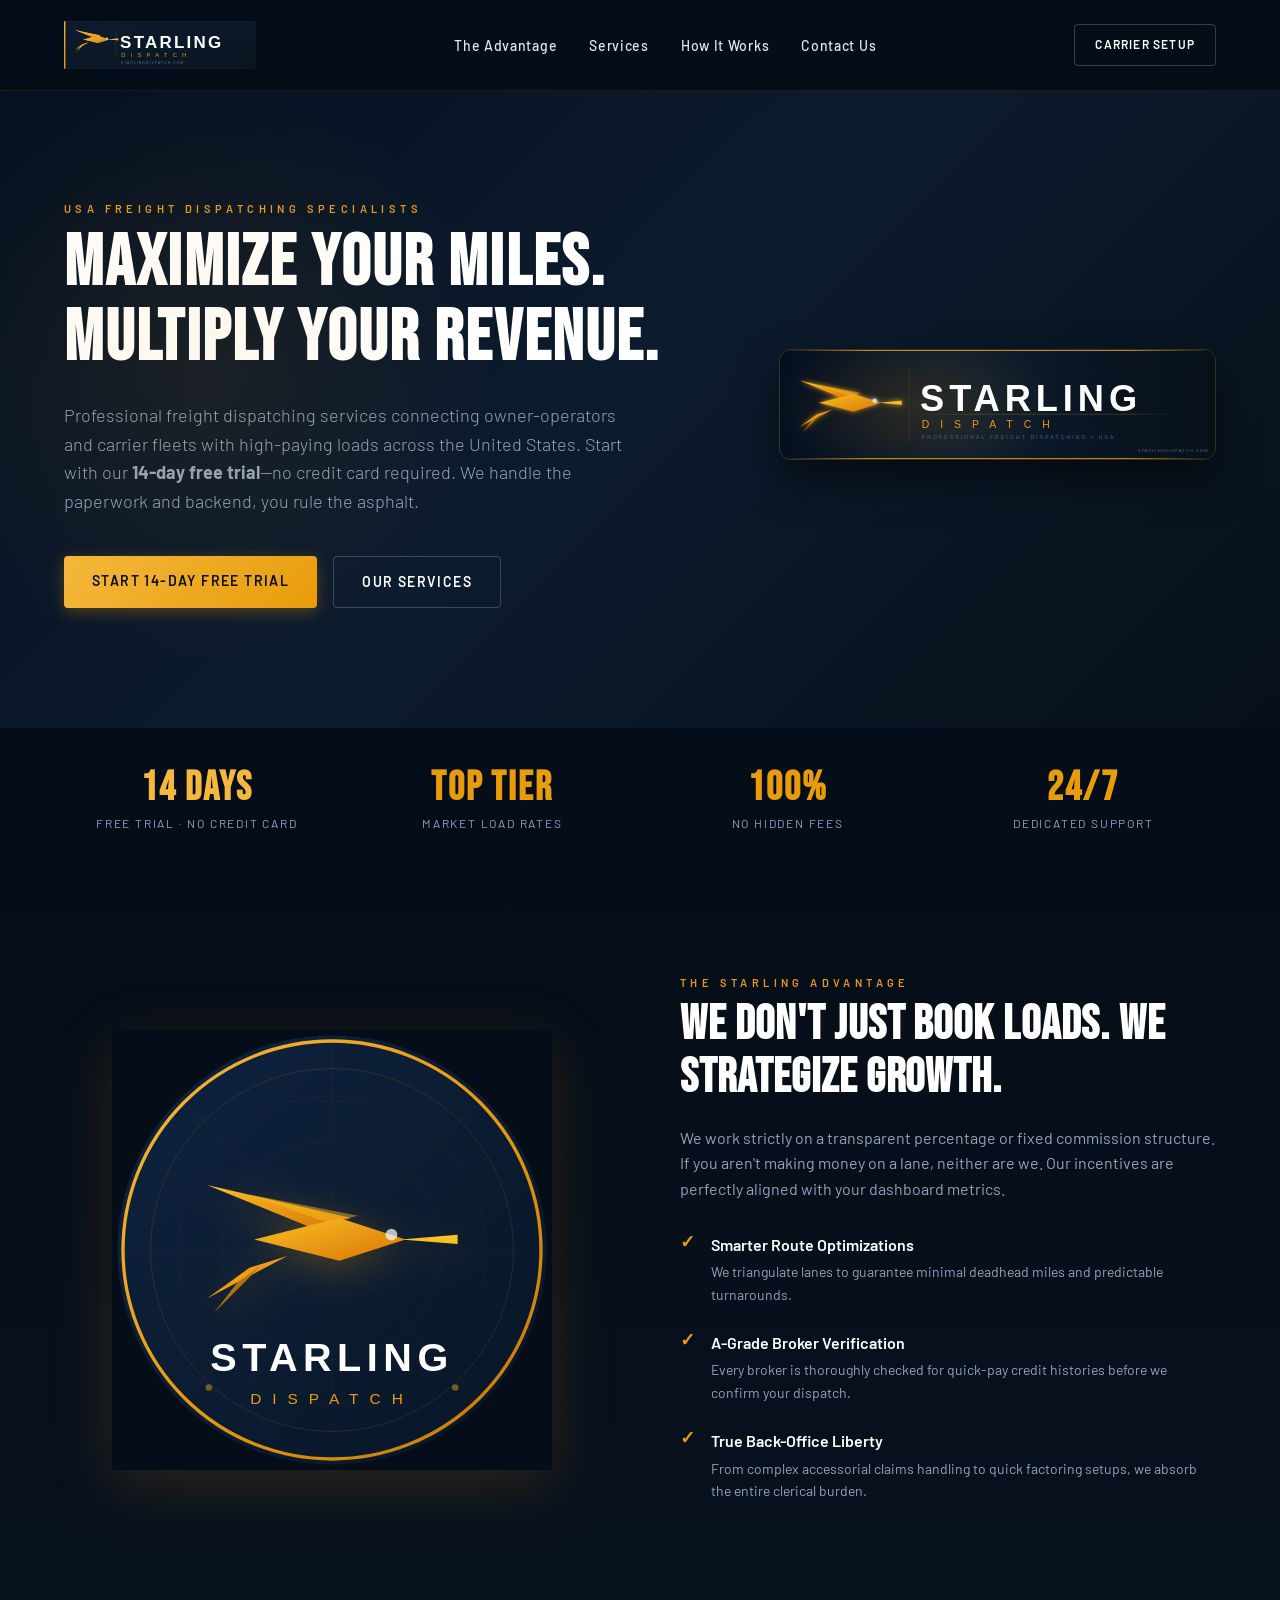
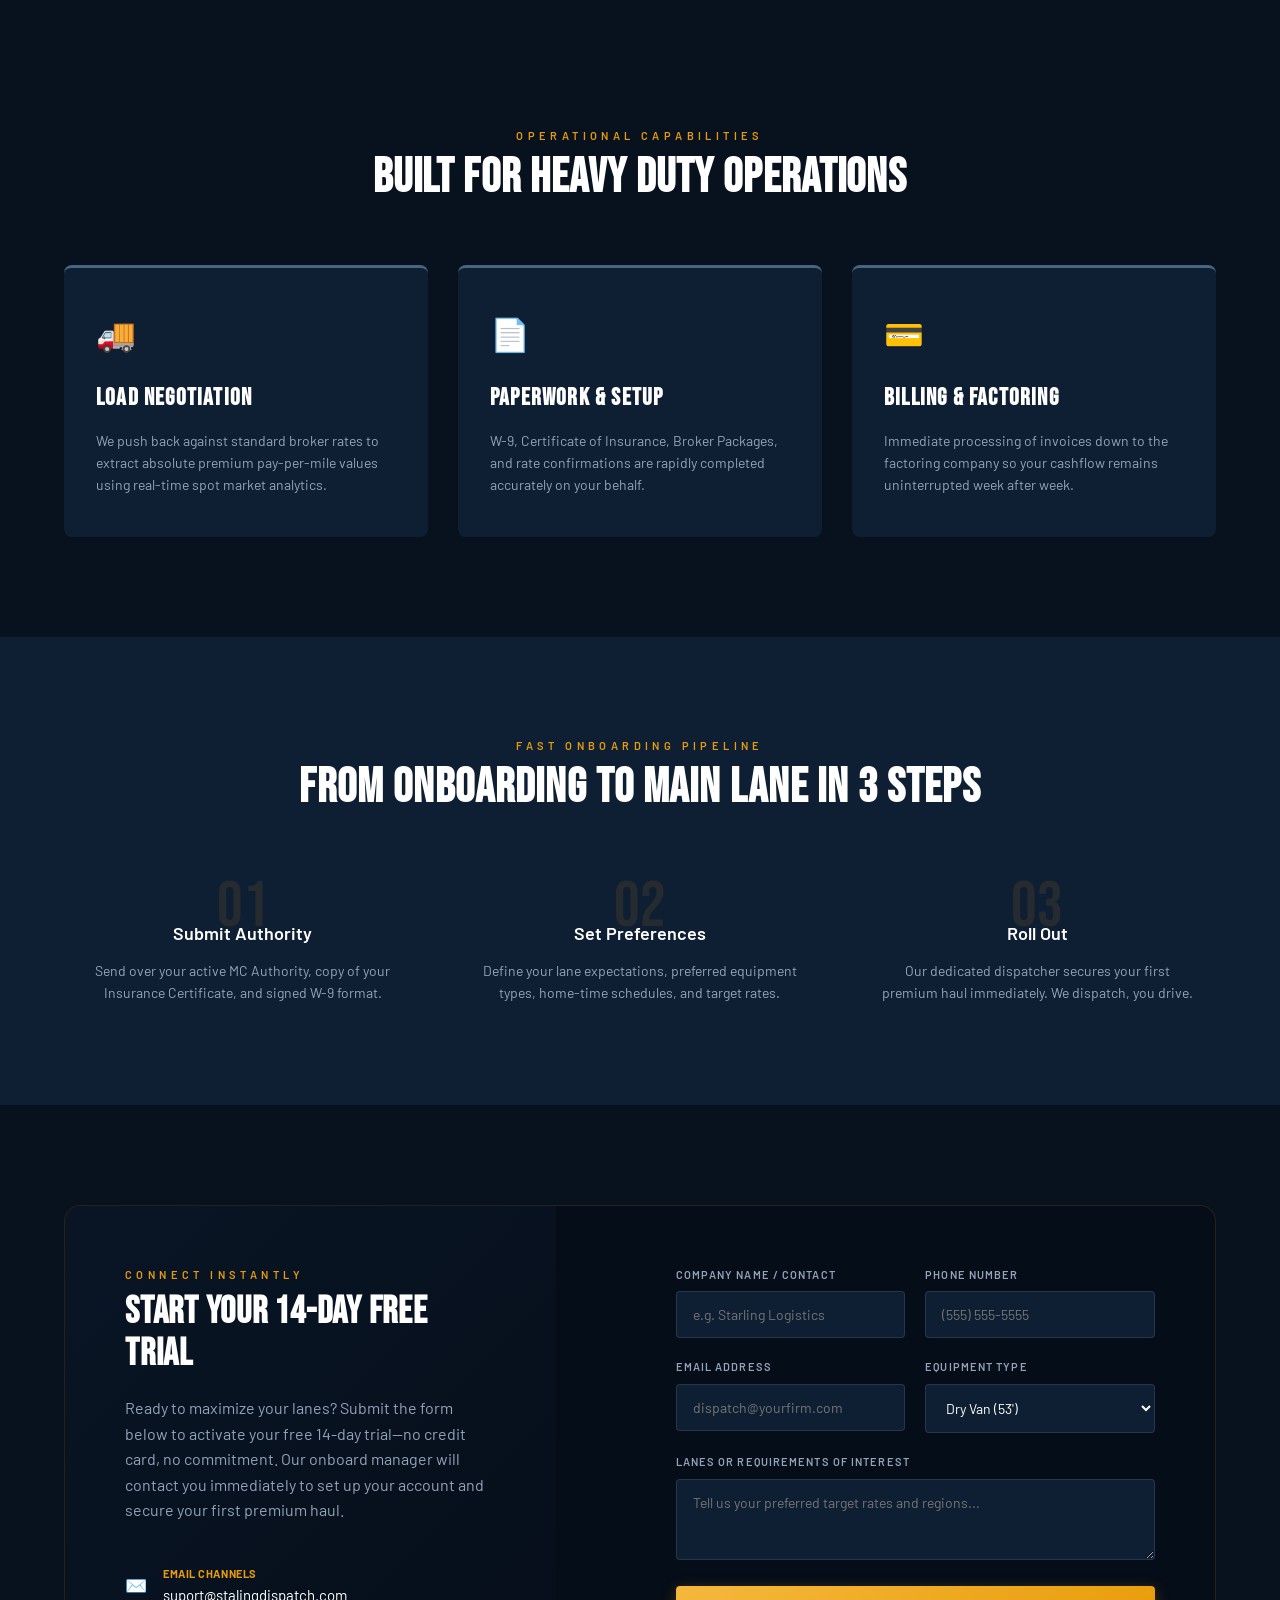
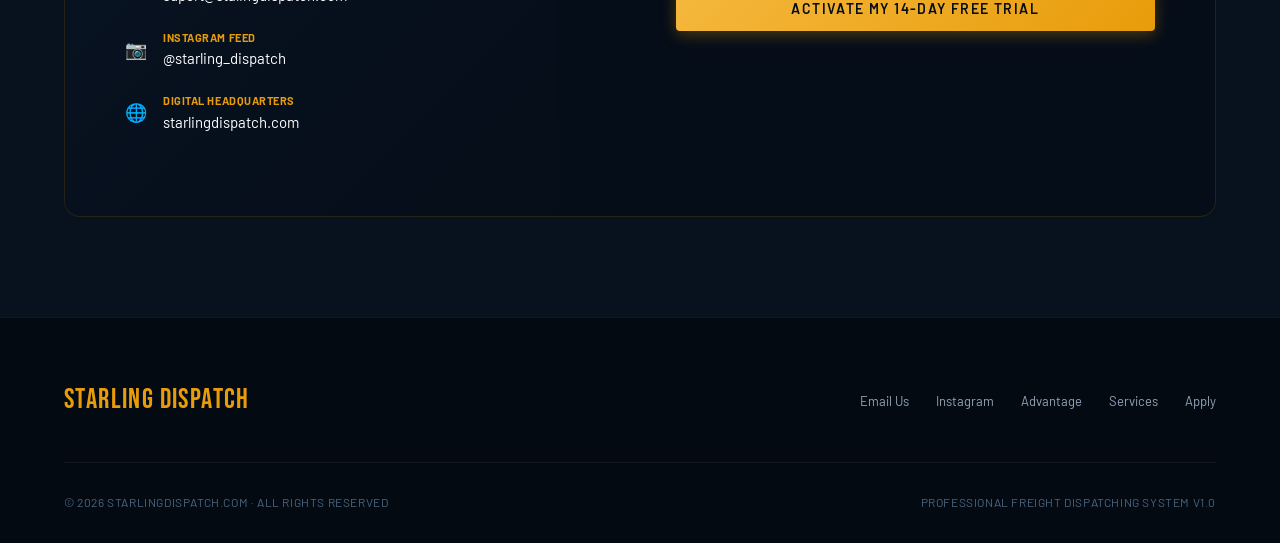
==== index.html @ 273f2523 "Add files via upload" ====
<!DOCTYPE html>
<html lang="en">
<head>
  <meta charset="UTF-8" />
  <meta name="viewport" content="width=device-width, initial-scale=1.0" />
  <title>Starling Dispatch — Premium Freight Dispatching Services</title>
  
  <link href="https://fonts.googleapis.com/css2?family=Bebas+Neue&family=Barlow:wght@300;400;500;600;700&display=swap" rel="stylesheet" />
  
  <style>
    /* ── BRAND TOKENS & RESET ── */
    :root {
      --navy: #0C1B2E;
      --navy-deep: #050D18;
      --navy-bg: #08111E;
      --navy-card: #0F1F33;
      --gold: #E89C0A;
      --gold-light: #F5B83D;
      --gold-dark: #C07808;
      --white: #FFFFFF;
      --slate: #4A6580;
      --gray-mid: #94A3B8;
      --text-on-dark: #E2E8F0;
      
      --font-display: 'Bebas Neue', cursive;
      --font-body: 'Barlow', sans-serif;
      --transition: all 0.3s cubic-bezier(0.4, 0, 0.2, 1);
    }

    * {
      box-sizing: border-box;
      margin: 0;
      padding: 0;
    }

    html {
      scroll-behavior: smooth;
    }

    body {
      font-family: var(--font-body);
      background-color: var(--navy-bg);
      color: var(--white);
      line-height: 1.6;
      overflow-x: hidden;
    }

    /* ── REUSABLE COMPONENTS ── */
    .container {
      width: 100%;
      max-width: 1200px;
      margin: 0 auto;
      padding: 0 24px;
    }

    .btn {
      display: inline-block;
      padding: 14px 28px;
      font-family: var(--font-body);
      font-size: 14px;
      font-weight: 600;
      letter-spacing: 0.1em;
      text-transform: uppercase;
      text-decoration: none;
      border-radius: 4px;
      transition: var(--transition);
      cursor: pointer;
    }

    .btn-primary {
      background: linear-gradient(135deg, var(--gold-light), var(--gold));
      color: var(--navy-deep);
      border: none;
      box-shadow: 0 4px 15px rgba(232, 156, 10, 0.3);
    }

    .btn-primary:hover {
      background: linear-gradient(135deg, var(--gold), var(--gold-dark));
      transform: translateY(-2px);
      box-shadow: 0 6px 20px rgba(232, 156, 10, 0.4);
    }

    .btn-secondary {
      background: transparent;
      color: var(--white);
      border: 1px solid rgba(255, 255, 255, 0.2);
    }

    .btn-secondary:hover {
      border-color: var(--gold);
      color: var(--gold);
      background: rgba(232, 156, 10, 0.05);
      transform: translateY(-2px);
    }

    .section-label {
      font-size: 11px;
      font-weight: 600;
      letter-spacing: 0.4em;
      color: var(--gold);
      text-transform: uppercase;
      margin-bottom: 8px;
      display: block;
    }

    .section-title {
      font-family: var(--font-display);
      font-size: 48px;
      letter-spacing: 0.02em;
      line-height: 1.1;
      margin-bottom: 20px;
    }

    /* ── HEADER / NAVIGATION ── */
    header {
      position: fixed;
      top: 0;
      left: 0;
      width: 100%;
      z-index: 1000;
      background: rgba(5, 13, 24, 0.9);
      backdrop-filter: blur(12px);
      border-bottom: 1px solid rgba(232, 156, 10, 0.1);
    }

    .nav-wrap {
      display: flex;
      align-items: center;
      justify-content: space-between;
      height: 90px;
    }

    .logo img {
      height: 48px;
      width: auto;
      display: block;
    }

    nav ul {
      display: flex;
      list-style: none;
      gap: 32px;
    }

    nav ul a {
      color: var(--text-on-dark);
      text-decoration: none;
      font-size: 14px;
      font-weight: 500;
      letter-spacing: 0.05em;
      transition: var(--transition);
    }

    nav ul a:hover {
      color: var(--gold);
    }

    /* ── HERO SECTION ── */
    .hero {
      position: relative;
      padding: 200px 0 120px;
      background: linear-gradient(135deg, #050F1E 0%, #0C1B2E 50%, #071018 100%);
      overflow: hidden;
    }

    .hero::before {
      content: '';
      position: absolute;
      width: 600px;
      height: 600px;
      background: radial-gradient(circle, rgba(232,156,10,0.08) 0%, rgba(232,156,10,0) 70%);
      top: 10%;
      left: -100px;
      pointer-events: none;
    }

    .hero-grid {
      display: grid;
      grid-template-columns: 1.2fr 0.8fr;
      gap: 60px;
      align-items: center;
    }

    .hero-content h2 {
      font-family: var(--font-display);
      font-size: 72px;
      line-height: 1.05;
      letter-spacing: 0.03em;
      color: var(--white);
      margin-bottom: 24px;
    }

    .hero-content p {
      font-size: 18px;
      font-weight: 300;
      color: var(--gray-mid);
      max-width: 580px;
      margin-bottom: 40px;
    }

    .hero-actions {
      display: flex;
      gap: 16px;
    }

    .hero-banner-wrap {
      position: relative;
      border-radius: 12px;
      overflow: hidden;
      border: 1px solid rgba(232, 156, 10, 0.2);
      box-shadow: 0 20px 40px rgba(0,0,0,0.5);
    }

    .hero-banner-wrap img {
      width: 100%;
      display: block;
    }

    /* ── TRUST METRICS ── */
    .metrics {
      background: var(--navy-deep);
      border-y: 1px solid rgba(255,255,255,0.05);
      padding: 40px 0;
    }

    .metrics-grid {
      display: grid;
      grid-template-columns: repeat(4, 1fr);
      gap: 30px;
      text-align: center;
    }

    .metric-card h3 {
      font-family: var(--font-display);
      font-size: 40px;
      color: var(--gold);
      letter-spacing: 0.05em;
      line-height: 1;
    }

    .metric-card p {
      font-size: 12px;
      color: var(--gray-mid);
      text-transform: uppercase;
      letter-spacing: 0.15em;
      margin-top: 6px;
    }

    /* ── SERVICES SECTION ── */
    .services {
      padding: 100px 0;
      background: var(--navy-bg);
    }

    .services-header {
      text-align: center;
      margin-bottom: 60px;
    }

    .services-grid {
      display: grid;
      grid-template-columns: repeat(3, 1fr);
      gap: 30px;
    }

    .service-card {
      background: var(--navy-card);
      border-top: 3px solid var(--slate);
      border-radius: 8px;
      padding: 40px 32px;
      transition: var(--transition);
    }

    .service-card:hover {
      border-top-color: var(--gold);
      transform: translateY(-5px);
      box-shadow: 0 10px 30px rgba(0,0,0,0.3);
    }

    .service-icon {
      font-size: 32px;
      margin-bottom: 20px;
      color: var(--gold-light);
    }

    .service-card h3 {
      font-family: var(--font-display);
      font-size: 24px;
      letter-spacing: 0.05em;
      margin-bottom: 12px;
    }

    .service-card p {
      font-size: 14px;
      color: var(--gray-mid);
      line-height: 1.6;
    }

    /* ── THE ADVANTAGE ── */
    .advantage {
      padding: 100px 0;
      background: linear-gradient(180deg, var(--navy-deep) 0%, var(--navy-bg) 100%);
    }

    .adv-grid {
      display: grid;
      grid-template-columns: 1fr 1fr;
      gap: 80px;
      align-items: center;
    }

    .adv-image img {
      width: 100%;
      max-width: 440px;
      margin: 0 auto;
      display: block;
      filter: drop-shadow(0 15px 30px rgba(232, 156, 10, 0.15));
    }

    .adv-list {
      list-style: none;
      margin-top: 30px;
    }

    .adv-item {
      display: flex;
      gap: 16px;
      margin-bottom: 24px;
    }

    .adv-item-check {
      color: var(--gold);
      font-weight: bold;
      font-size: 18px;
      line-height: 1;
    }

    .adv-item h4 {
      font-size: 16px;
      font-weight: 600;
      color: var(--white);
      margin-bottom: 4px;
    }

    .adv-item p {
      font-size: 14px;
      color: var(--gray-mid);
    }

    /* ── PIPELINE / WORKFLOW ── */
    .pipeline {
      padding: 100px 0;
      background: var(--navy-card);
      position: relative;
    }

    .pipe-grid {
      display: grid;
      grid-template-columns: repeat(3, 1fr);
      gap: 40px;
      margin-top: 60px;
    }

    .pipe-step {
      position: relative;
      text-align: center;
    }

    .pipe-num {
      font-family: var(--font-display);
      font-size: 64px;
      color: rgba(232, 156, 10, 0.1);
      line-height: 1;
      margin-bottom: -20px;
    }

    .pipe-step h3 {
      font-size: 18px;
      font-weight: 600;
      color: var(--white);
      margin-bottom: 12px;
    }

    .pipe-step p {
      font-size: 14px;
      color: var(--gray-mid);
      padding: 0 20px;
    }

    /* ── ONBOARDING & CONTACT FORM ── */
    .contact {
      padding: 100px 0;
      background: var(--navy-bg);
    }

    .contact-grid {
      display: grid;
      grid-template-columns: 0.9fr 1.1fr;
      gap: 60px;
      background: var(--navy-deep);
      border-radius: 16px;
      border: 1px solid rgba(232, 156, 10, 0.15);
      overflow: hidden;
    }

    .contact-info {
      padding: 60px;
      background: linear-gradient(135deg, rgba(12, 27, 46, 0.6) 0%, rgba(5, 13, 24, 0.9) 100%);
      display: flex;
      flex-direction: column;
      justify-content: center;
    }

    .contact-info p {
      color: var(--gray-mid);
      margin-bottom: 32px;
    }

    .contact-details {
      margin-top: 10px;
    }

    .cd-row {
      display: flex;
      align-items: center;
      gap: 16px;
      margin-bottom: 22px;
      font-size: 15px;
    }

    .cd-row span {
      color: var(--gold);
      font-size: 18px;
    }

    .cd-row a {
      color: var(--white);
      text-decoration: none;
      transition: var(--transition);
    }

    .cd-row a:hover {
      color: var(--gold-light);
    }

    .contact-form-wrap {
      padding: 60px;
    }

    .form-group-row {
      display: grid;
      grid-template-columns: 1fr 1fr;
      gap: 20px;
    }

    .form-group {
      margin-bottom: 20px;
    }

    .form-group label {
      display: block;
      font-size: 11px;
      font-weight: 600;
      text-transform: uppercase;
      letter-spacing: 0.1em;
      color: var(--gray-mid);
      margin-bottom: 8px;
    }

    .form-group input, 
    .form-group select, 
    .form-group textarea {
      width: 100%;
      padding: 14px 16px;
      background: var(--navy-card);
      border: 1px solid rgba(255, 255, 255, 0.1);
      border-radius: 4px;
      color: var(--white);
      font-family: var(--font-body);
      font-size: 14px;
      transition: var(--transition);
    }

    .form-group input:focus, 
    .form-group select:focus, 
    .form-group textarea:focus {
      outline: none;
      border-color: var(--gold);
      box-shadow: 0 0 8px rgba(232, 156, 10, 0.2);
    }

    /* ── FOOTER ── */
    footer {
      background: #040A12;
      padding: 60px 0 30px;
      border-top: 1px solid rgba(255, 255, 255, 0.05);
    }

    .footer-top {
      display: flex;
      justify-content: space-between;
      align-items: center;
      margin-bottom: 40px;
    }

    .footer-brand {
      font-family: var(--font-display);
      font-size: 28px;
      letter-spacing: 0.05em;
      color: var(--gold);
    }

    .footer-links a {
      color: var(--gray-mid);
      text-decoration: none;
      font-size: 13px;
      margin-left: 24px;
      transition: var(--transition);
    }

    .footer-links a:hover {
      color: var(--gold);
    }

    .footer-bottom {
      display: flex;
      justify-content: space-between;
      align-items: center;
      border-top: 1px solid rgba(255,255,255,0.05);
      padding-top: 30px;
      font-size: 12px;
      color: var(--slate);
      letter-spacing: 0.05em;
    }

    /* ── RESPONSIVE DESIGN ── */
    @media (max-width: 992px) {
      .hero-grid, .adv-grid, .contact-grid {
        grid-template-columns: 1fr;
      }
      .services-grid, .pipe-grid {
        grid-template-columns: 1fr;
      }
      .metrics-grid {
        grid-template-columns: repeat(2, 1fr);
        gap: 20px;
      }
      .hero-content h2 {
        font-size: 56px;
      }
      .contact-info, .contact-form-wrap {
        padding: 40px;
      }
      nav, .header-cta {
        display: none;
      }
    }

    @media (max-width: 480px) {
      .hero-content h2 {
        font-size: 42px;
      }
      .metrics-grid {
        grid-template-columns: 1fr;
      }
      .form-group-row {
        grid-template-columns: 1fr;
      }
      .footer-top {
        flex-direction: column;
        gap: 20px;
        text-align: center;
      }
      .footer-links a {
        margin: 0 10px;
      }
    }
  </style>
</head>
<body>

  <header>
    <div class="container nav-wrap">
      <a href="#" class="logo">
        <img src="starling-dispatch-logo-dark.svg" alt="Starling Dispatch Logo" />
      </a>
      <nav>
        <ul>
          <li><a href="#about">The Advantage</a></li>
          <li><a href="#services">Services</a></li>
          <li><a href="#workflow">How It Works</a></li>
          <li><a href="#onboard">Contact Us</a></li>
        </ul>
      </nav>
      <div class="header-cta">
        <a href="#onboard" class="btn btn-secondary" style="padding: 10px 20px; font-size: 12px;">Carrier Setup</a>
      </div>
    </div>
  </header>

  <section class="hero">
    <div class="container hero-grid">
      <div class="hero-content">
        <span class="section-label">USA Freight Dispatching Specialists</span>
        <h2>MAXIMIZE YOUR MILES.<br>MULTIPLY YOUR REVENUE.</h2>
        <p>Professional freight dispatching services connecting owner-operators and carrier fleets with high-paying loads across the United States. Start with our <strong>14-day free trial</strong>—no credit card required. We handle the paperwork and backend, you rule the asphalt.</p>
        <div class="hero-actions">
          <a href="#onboard" class="btn btn-primary">Start 14-Day Free Trial</a>
          <a href="#services" class="btn btn-secondary">Our Services</a>
        </div>
      </div>
      <div class="hero-banner-wrap">
        <img src="starling-dispatch-banner.svg" alt="Starling Dispatch Brand Banner" />
      </div>
    </div>
  </section>

  <section class="metrics">
    <div class="container metrics-grid">
      <div class="metric-card">
        <h3 style="color: var(--gold-light);">14 Days</h3>
        <p>FREE TRIAL · NO CREDIT CARD</p>
      </div>
      <div class="metric-card">
        <h3>Top Tier</h3>
        <p>Market Load Rates</p>
      </div>
      <div class="metric-card">
        <h3>100%</h3>
        <p>No Hidden Fees</p>
      </div>
      <div class="metric-card">
        <h3>24/7</h3>
        <p>Dedicated Support</p>
      </div>
    </div>
  </section>

  <section class="advantage" id="about">
    <div class="container adv-grid">
      <div class="adv-image">
        <img src="starling-dispatch-social-icon.svg" alt="Starling Emblem" />
      </div>
      <div class="adv-content">
        <span class="section-label">The Starling Advantage</span>
        <h2 class="section-title">WE DON'T JUST BOOK LOADS. WE STRATEGIZE GROWTH.</h2>
        <p style="color: var(--gray-mid);">We work strictly on a transparent percentage or fixed commission structure. If you aren't making money on a lane, neither are we. Our incentives are perfectly aligned with your dashboard metrics.</p>
        
        <ul class="adv-list">
          <li class="adv-item">
            <div class="adv-item-check">✓</div>
            <div>
              <h4>Smarter Route Optimizations</h4>
              <p>We triangulate lanes to guarantee minimal deadhead miles and predictable turnarounds.</p>
            </div>
          </li>
          <li class="adv-item">
            <div class="adv-item-check">✓</div>
            <div>
              <h4>A-Grade Broker Verification</h4>
              <p>Every broker is thoroughly checked for quick-pay credit histories before we confirm your dispatch.</p>
            </div>
          </li>
          <li class="adv-item">
            <div class="adv-item-check">✓</div>
            <div>
              <h4>True Back-Office Liberty</h4>
              <p>From complex accessorial claims handling to quick factoring setups, we absorb the entire clerical burden.</p>
            </div>
          </li>
        </ul>
      </div>
    </div>
  </section>

  <section class="services" id="services">
    <div class="container">
      <div class="services-header">
        <span class="section-label">Operational Capabilities</span>
        <h2 class="section-title">Built For Heavy Duty Operations</h2>
      </div>
      <div class="services-grid">
        <div class="service-card">
          <div class="service-icon">🚚</div>
          <h3>Load Negotiation</h3>
          <p>We push back against standard broker rates to extract absolute premium pay-per-mile values using real-time spot market analytics.</p>
        </div>
        <div class="service-card">
          <div class="service-icon">📄</div>
          <h3>Paperwork &amp; Setup</h3>
          <p>W-9, Certificate of Insurance, Broker Packages, and rate confirmations are rapidly completed accurately on your behalf.</p>
        </div>
        <div class="service-card">
          <div class="service-icon">💳</div>
          <h3>Billing &amp; Factoring</h3>
          <p>Immediate processing of invoices down to the factoring company so your cashflow remains uninterrupted week after week.</p>
        </div>
      </div>
    </div>
  </section>

  <section class="pipeline" id="workflow">
    <div class="container">
      <div class="services-header" style="margin-bottom: 20px;">
        <span class="section-label">Fast Onboarding Pipeline</span>
        <h2 class="section-title">From Onboarding To Main Lane In 3 Steps</h2>
      </div>
      <div class="pipe-grid">
        <div class="pipe-step">
          <div class="pipe-num">01</div>
          <h3>Submit Authority</h3>
          <p>Send over your active MC Authority, copy of your Insurance Certificate, and signed W-9 format.</p>
        </div>
        <div class="pipe-step">
          <div class="pipe-num">02</div>
          <h3>Set Preferences</h3>
          <p>Define your lane expectations, preferred equipment types, home-time schedules, and target rates.</p>
        </div>
        <div class="pipe-step">
          <div class="pipe-num">03</div>
          <h3>Roll Out</h3>
          <p>Our dedicated dispatcher secures your first premium haul immediately. We dispatch, you drive.</p>
        </div>
      </div>
    </div>
  </section>

  <section class="contact" id="onboard">
    <div class="container">
      <div class="contact-grid">
        <div class="contact-info">
          <span class="section-label">Connect Instantly</span>
          <h2 class="section-title" style="font-size: 38px;">Start Your 14-Day Free Trial</h2>
          <p>Ready to maximize your lanes? Submit the form below to activate your free 14-day trial—no credit card, no commitment. Our onboard manager will contact you immediately to set up your account and secure your first premium haul.</p>
          
          <div class="contact-details">
            <div class="cd-row">
              <span>✉️</span>
              <div>
                <strong style="display:block; font-size:11px; text-transform:uppercase; color:var(--gold); letter-spacing:0.05em;">Email Channels</strong>
                <a href="mailto:suport@stalingdispatch.com">suport@stalingdispatch.com</a>
              </div>
            </div>
            <div class="cd-row">
              <span>📷</span>
              <div>
                <strong style="display:block; font-size:11px; text-transform:uppercase; color:var(--gold); letter-spacing:0.05em;">Instagram Feed</strong>
                <a href="https://instagram.com/starling_dispatch" target="_blank">@starling_dispatch</a>
              </div>
            </div>
            <div class="cd-row">
              <span>🌐</span>
              <div>
                <strong style="display:block; font-size:11px; text-transform:uppercase; color:var(--gold); letter-spacing:0.05em;">Digital Headquarters</strong>
                <a href="#">starlingdispatch.com</a>
              </div>
            </div>
          </div>
        </div>
        
        <div class="contact-form-wrap">
          <form action="#" method="POST" onsubmit="alert('Thank you for connecting with Starling Dispatch! Our onboard manager will contact you immediately.'); return false;">
            <div class="form-group-row">
              <div class="form-group">
                <label for="name">Company Name / Contact</label>
                <input type="text" id="name" required placeholder="e.g. Starling Logistics" />
              </div>
              <div class="form-group">
                <label for="phone">Phone Number</label>
                <input type="tel" id="phone" required placeholder="(555) 555-5555" />
              </div>
            </div>
            
            <div class="form-group-row">
              <div class="form-group">
                <label for="email">Email Address</label>
                <input type="email" id="email" required placeholder="dispatch@yourfirm.com" />
              </div>
              <div class="form-group">
                <label for="truck">Equipment Type</label>
                <select id="truck">
                  <option value="dryvan">Dry Van (53')</option>
                  <option value="reefer">Reefer</option>
                  <option value="flatbed">Flatbed / Step Deck</option>
                  <option value="poweronly">Power Only</option>
                  <option value="box-truck">Box Truck</option>
                </select>
              </div>
            </div>
            
            <div class="form-group">
              <label for="message">Lanes or Requirements of Interest</label>
              <textarea id="message" rows="3" placeholder="Tell us your preferred target rates and regions..."></textarea>
            </div>
            
            <button type="submit" class="btn btn-primary" style="width: 100%;">Activate My 14-Day Free Trial</button>
          </form>
        </div>
      </div>
    </div>
  </section>

  <footer>
    <div class="container">
      <div class="footer-top">
        <div class="footer-brand">STARLING DISPATCH</div>
        <div class="footer-links">
          <a href="mailto:suport@stalingdispatch.com">Email Us</a>
          <a href="https://instagram.com/starling_dispatch" target="_blank">Instagram</a>
          <a href="#about">Advantage</a>
          <a href="#services">Services</a>
          <a href="#onboard">Apply</a>
        </div>
      </div>
      <div class="footer-bottom">
        <div>© 2026 STARLINGDISPATCH.COM · ALL RIGHTS RESERVED</div>
        <div>PROFESSIONAL FREIGHT DISPATCHING SYSTEM V1.0</div>
      </div>
    </div>
  </footer>

</body>
</html>
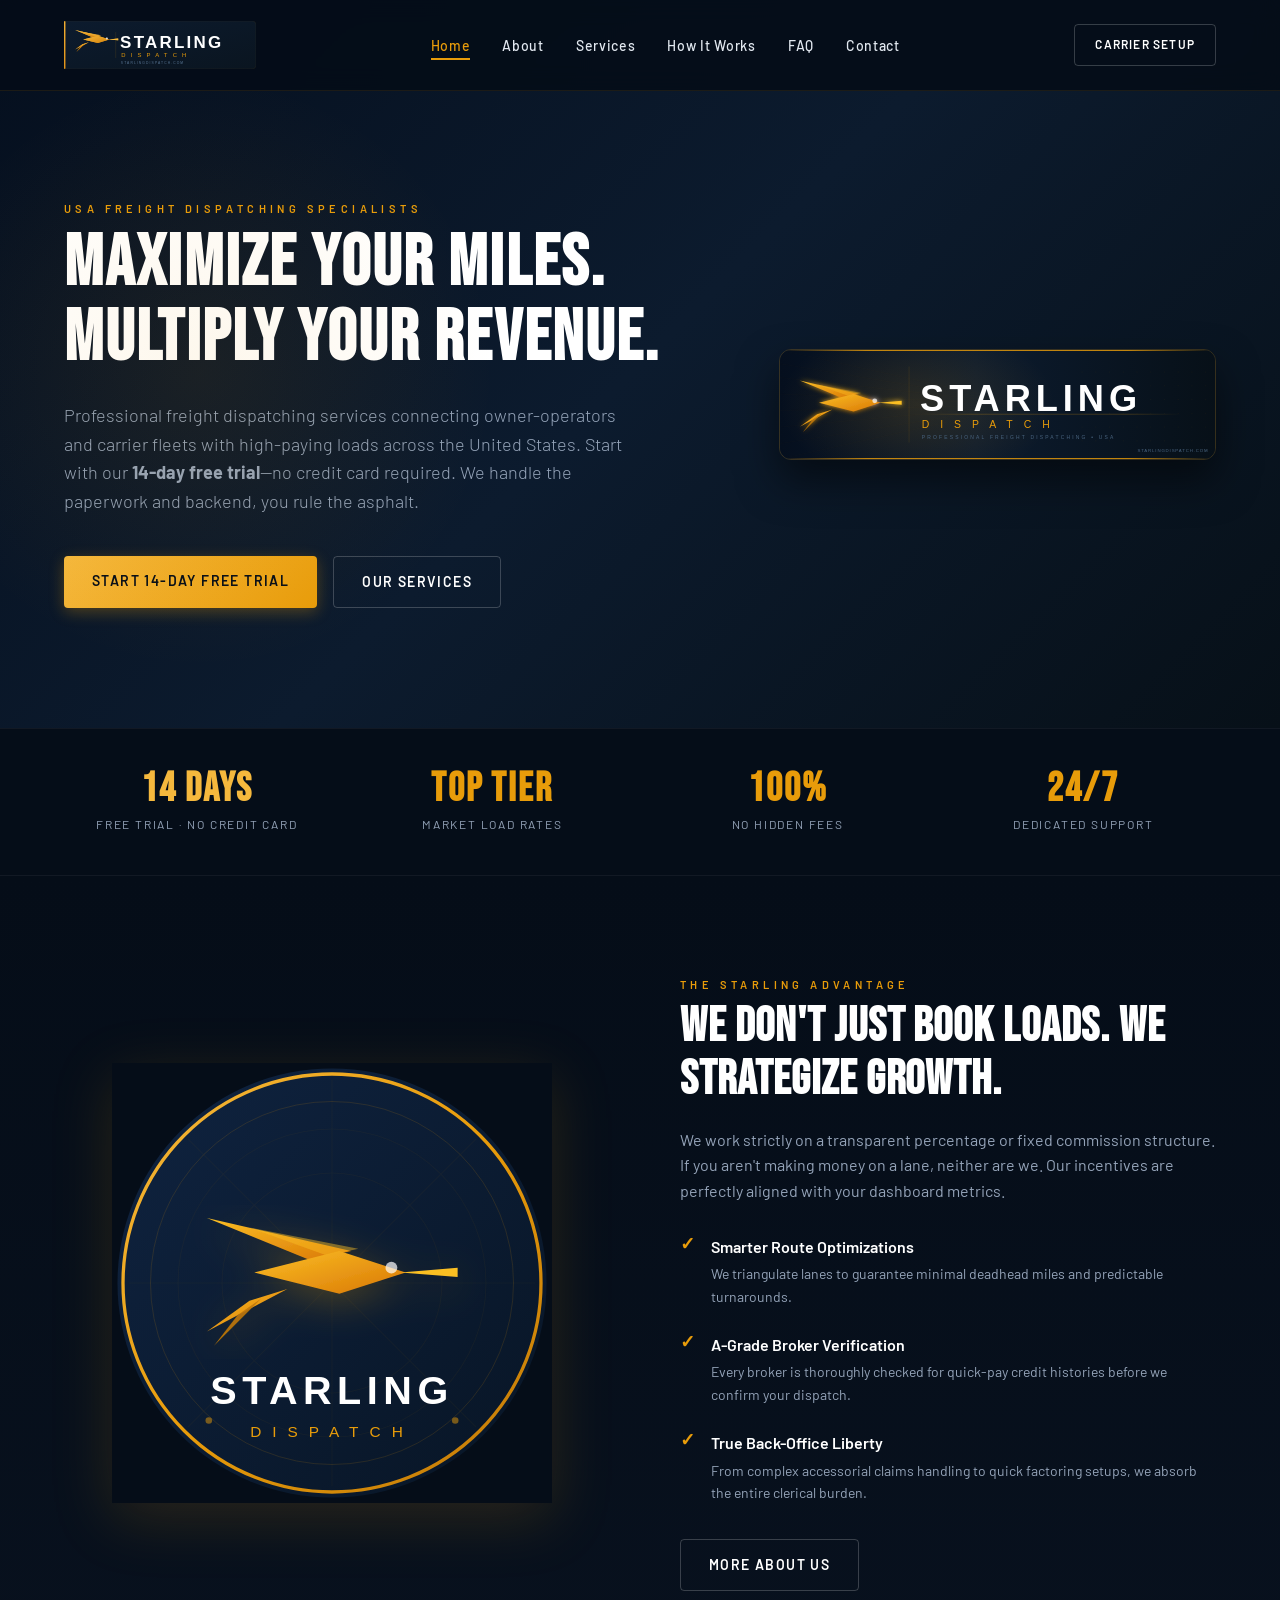
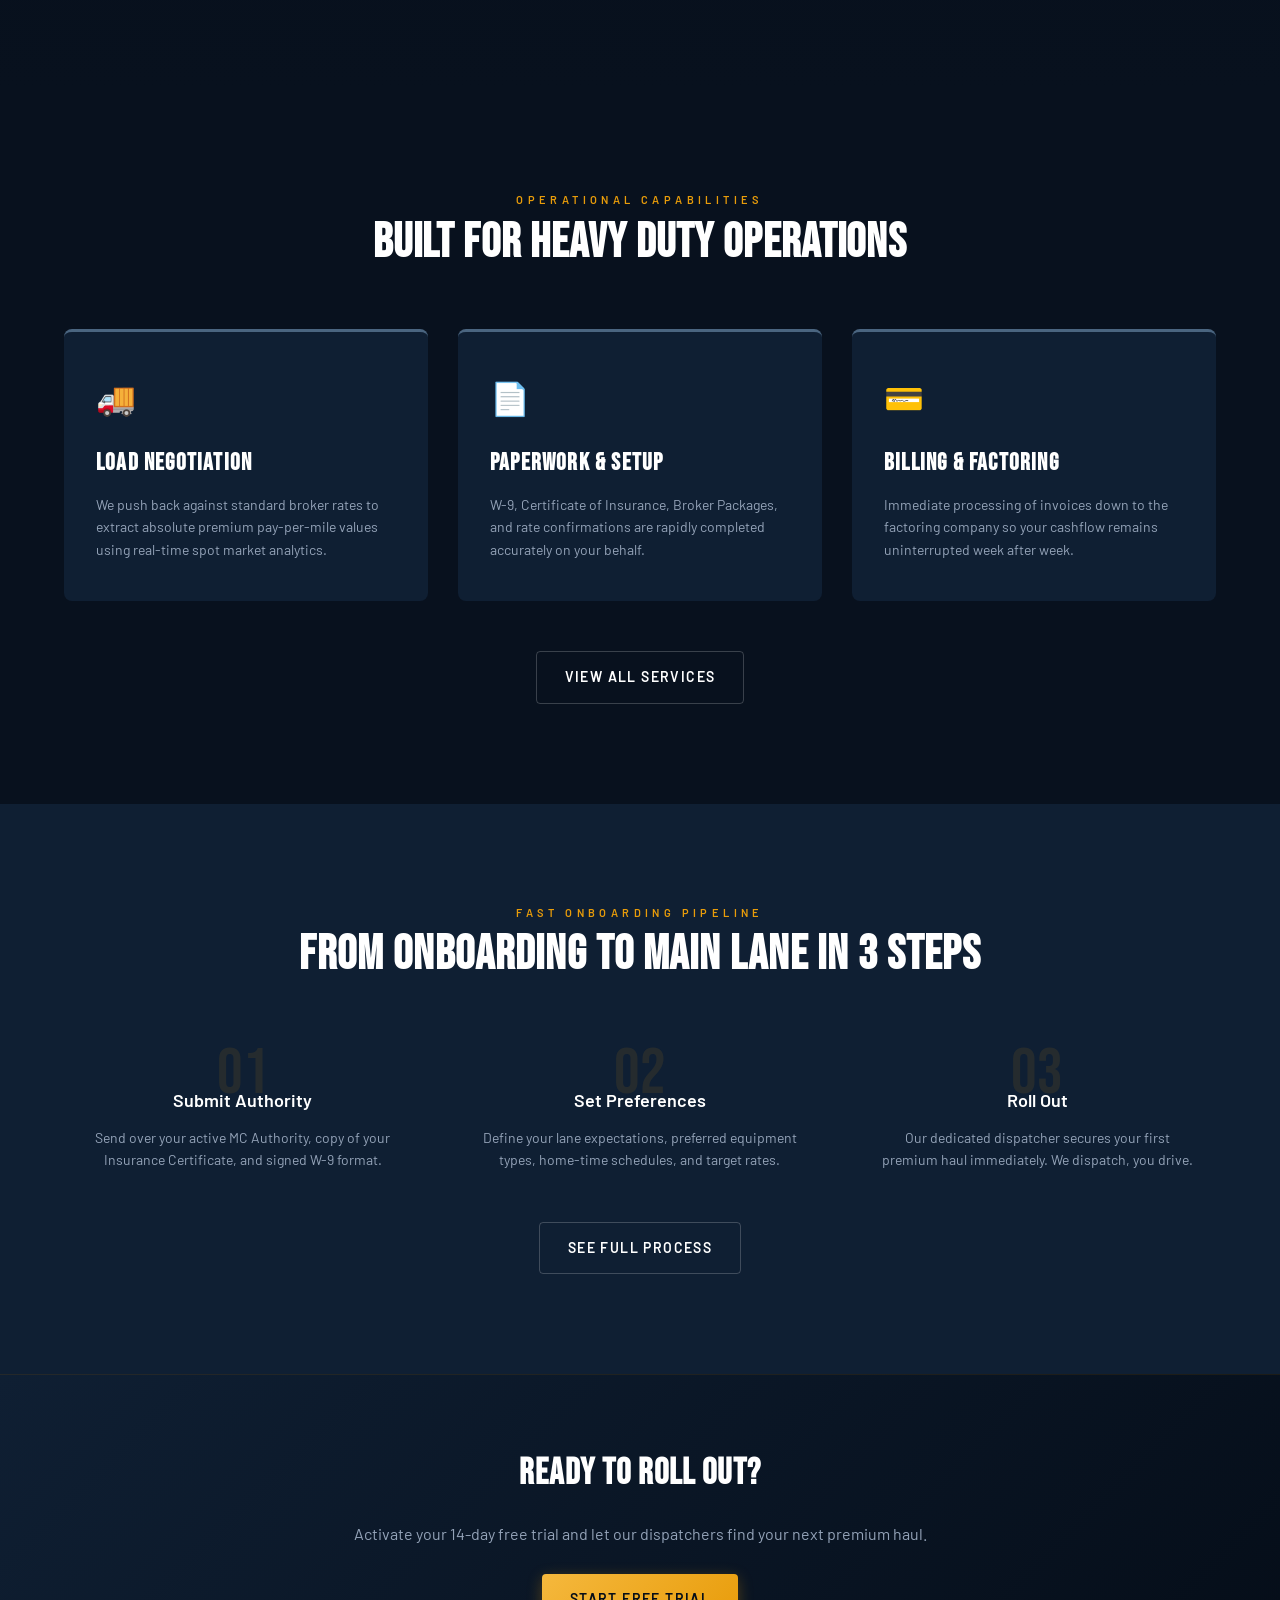
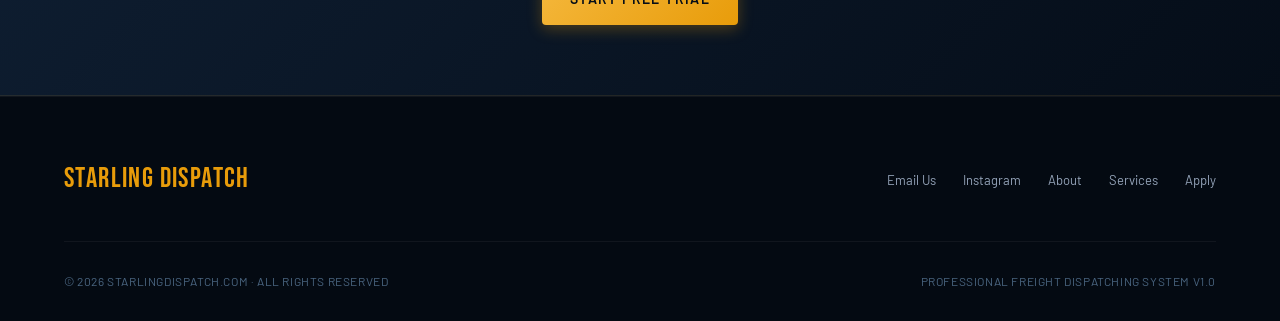
==== commit 3717f72e: "Add new page Add new pages, fix contact info, add Formspree form" ====
--- a/index.html
+++ b/index.html
@@ -1,823 +1,197 @@
-<!DOCTYPE html>
-<html lang="en">
-<head>
-  <meta charset="UTF-8" />
-  <meta name="viewport" content="width=device-width, initial-scale=1.0" />
-  <title>Starling Dispatch — Premium Freight Dispatching Services</title>
-  
-  <link href="https://fonts.googleapis.com/css2?family=Bebas+Neue&family=Barlow:wght@300;400;500;600;700&display=swap" rel="stylesheet" />
-  
-  <style>
-    /* ── BRAND TOKENS & RESET ── */
-    :root {
-      --navy: #0C1B2E;
-      --navy-deep: #050D18;
-      --navy-bg: #08111E;
-      --navy-card: #0F1F33;
-      --gold: #E89C0A;
-      --gold-light: #F5B83D;
-      --gold-dark: #C07808;
-      --white: #FFFFFF;
-      --slate: #4A6580;
-      --gray-mid: #94A3B8;
-      --text-on-dark: #E2E8F0;
-      
-      --font-display: 'Bebas Neue', cursive;
-      --font-body: 'Barlow', sans-serif;
-      --transition: all 0.3s cubic-bezier(0.4, 0, 0.2, 1);
-    }
-
-    * {
-      box-sizing: border-box;
-      margin: 0;
-      padding: 0;
-    }
-
-    html {
-      scroll-behavior: smooth;
-    }
-
-    body {
-      font-family: var(--font-body);
-      background-color: var(--navy-bg);
-      color: var(--white);
-      line-height: 1.6;
-      overflow-x: hidden;
-    }
-
-    /* ── REUSABLE COMPONENTS ── */
-    .container {
-      width: 100%;
-      max-width: 1200px;
-      margin: 0 auto;
-      padding: 0 24px;
-    }
-
-    .btn {
-      display: inline-block;
-      padding: 14px 28px;
-      font-family: var(--font-body);
-      font-size: 14px;
-      font-weight: 600;
-      letter-spacing: 0.1em;
-      text-transform: uppercase;
-      text-decoration: none;
-      border-radius: 4px;
-      transition: var(--transition);
-      cursor: pointer;
-    }
-
-    .btn-primary {
-      background: linear-gradient(135deg, var(--gold-light), var(--gold));
-      color: var(--navy-deep);
-      border: none;
-      box-shadow: 0 4px 15px rgba(232, 156, 10, 0.3);
-    }
-
-    .btn-primary:hover {
-      background: linear-gradient(135deg, var(--gold), var(--gold-dark));
-      transform: translateY(-2px);
-      box-shadow: 0 6px 20px rgba(232, 156, 10, 0.4);
-    }
-
-    .btn-secondary {
-      background: transparent;
-      color: var(--white);
-      border: 1px solid rgba(255, 255, 255, 0.2);
-    }
-
-    .btn-secondary:hover {
-      border-color: var(--gold);
-      color: var(--gold);
-      background: rgba(232, 156, 10, 0.05);
-      transform: translateY(-2px);
-    }
-
-    .section-label {
-      font-size: 11px;
-      font-weight: 600;
-      letter-spacing: 0.4em;
-      color: var(--gold);
-      text-transform: uppercase;
-      margin-bottom: 8px;
-      display: block;
-    }
-
-    .section-title {
-      font-family: var(--font-display);
-      font-size: 48px;
-      letter-spacing: 0.02em;
-      line-height: 1.1;
-      margin-bottom: 20px;
-    }
-
-    /* ── HEADER / NAVIGATION ── */
-    header {
-      position: fixed;
-      top: 0;
-      left: 0;
-      width: 100%;
-      z-index: 1000;
-      background: rgba(5, 13, 24, 0.9);
-      backdrop-filter: blur(12px);
-      border-bottom: 1px solid rgba(232, 156, 10, 0.1);
-    }
-
-    .nav-wrap {
-      display: flex;
-      align-items: center;
-      justify-content: space-between;
-      height: 90px;
-    }
-
-    .logo img {
-      height: 48px;
-      width: auto;
-      display: block;
-    }
-
-    nav ul {
-      display: flex;
-      list-style: none;
-      gap: 32px;
-    }
-
-    nav ul a {
-      color: var(--text-on-dark);
-      text-decoration: none;
-      font-size: 14px;
-      font-weight: 500;
-      letter-spacing: 0.05em;
-      transition: var(--transition);
-    }
-
-    nav ul a:hover {
-      color: var(--gold);
-    }
-
-    /* ── HERO SECTION ── */
-    .hero {
-      position: relative;
-      padding: 200px 0 120px;
-      background: linear-gradient(135deg, #050F1E 0%, #0C1B2E 50%, #071018 100%);
-      overflow: hidden;
-    }
-
-    .hero::before {
-      content: '';
-      position: absolute;
-      width: 600px;
-      height: 600px;
-      background: radial-gradient(circle, rgba(232,156,10,0.08) 0%, rgba(232,156,10,0) 70%);
-      top: 10%;
-      left: -100px;
-      pointer-events: none;
-    }
-
-    .hero-grid {
-      display: grid;
-      grid-template-columns: 1.2fr 0.8fr;
-      gap: 60px;
-      align-items: center;
-    }
-
-    .hero-content h2 {
-      font-family: var(--font-display);
-      font-size: 72px;
-      line-height: 1.05;
-      letter-spacing: 0.03em;
-      color: var(--white);
-      margin-bottom: 24px;
-    }
-
-    .hero-content p {
-      font-size: 18px;
-      font-weight: 300;
-      color: var(--gray-mid);
-      max-width: 580px;
-      margin-bottom: 40px;
-    }
-
-    .hero-actions {
-      display: flex;
-      gap: 16px;
-    }
-
-    .hero-banner-wrap {
-      position: relative;
-      border-radius: 12px;
-      overflow: hidden;
-      border: 1px solid rgba(232, 156, 10, 0.2);
-      box-shadow: 0 20px 40px rgba(0,0,0,0.5);
-    }
-
-    .hero-banner-wrap img {
-      width: 100%;
-      display: block;
-    }
-
-    /* ── TRUST METRICS ── */
-    .metrics {
-      background: var(--navy-deep);
-      border-y: 1px solid rgba(255,255,255,0.05);
-      padding: 40px 0;
-    }
-
-    .metrics-grid {
-      display: grid;
-      grid-template-columns: repeat(4, 1fr);
-      gap: 30px;
-      text-align: center;
-    }
-
-    .metric-card h3 {
-      font-family: var(--font-display);
-      font-size: 40px;
-      color: var(--gold);
-      letter-spacing: 0.05em;
-      line-height: 1;
-    }
-
-    .metric-card p {
-      font-size: 12px;
-      color: var(--gray-mid);
-      text-transform: uppercase;
-      letter-spacing: 0.15em;
-      margin-top: 6px;
-    }
-
-    /* ── SERVICES SECTION ── */
-    .services {
-      padding: 100px 0;
-      background: var(--navy-bg);
-    }
-
-    .services-header {
-      text-align: center;
-      margin-bottom: 60px;
-    }
-
-    .services-grid {
-      display: grid;
-      grid-template-columns: repeat(3, 1fr);
-      gap: 30px;
-    }
-
-    .service-card {
-      background: var(--navy-card);
-      border-top: 3px solid var(--slate);
-      border-radius: 8px;
-      padding: 40px 32px;
-      transition: var(--transition);
-    }
-
-    .service-card:hover {
-      border-top-color: var(--gold);
-      transform: translateY(-5px);
-      box-shadow: 0 10px 30px rgba(0,0,0,0.3);
-    }
-
-    .service-icon {
-      font-size: 32px;
-      margin-bottom: 20px;
-      color: var(--gold-light);
-    }
-
-    .service-card h3 {
-      font-family: var(--font-display);
-      font-size: 24px;
-      letter-spacing: 0.05em;
-      margin-bottom: 12px;
-    }
-
-    .service-card p {
-      font-size: 14px;
-      color: var(--gray-mid);
-      line-height: 1.6;
-    }
-
-    /* ── THE ADVANTAGE ── */
-    .advantage {
-      padding: 100px 0;
-      background: linear-gradient(180deg, var(--navy-deep) 0%, var(--navy-bg) 100%);
-    }
-
-    .adv-grid {
-      display: grid;
-      grid-template-columns: 1fr 1fr;
-      gap: 80px;
-      align-items: center;
-    }
-
-    .adv-image img {
-      width: 100%;
-      max-width: 440px;
-      margin: 0 auto;
-      display: block;
-      filter: drop-shadow(0 15px 30px rgba(232, 156, 10, 0.15));
-    }
-
-    .adv-list {
-      list-style: none;
-      margin-top: 30px;
-    }
-
-    .adv-item {
-      display: flex;
-      gap: 16px;
-      margin-bottom: 24px;
-    }
-
-    .adv-item-check {
-      color: var(--gold);
-      font-weight: bold;
-      font-size: 18px;
-      line-height: 1;
-    }
-
-    .adv-item h4 {
-      font-size: 16px;
-      font-weight: 600;
-      color: var(--white);
-      margin-bottom: 4px;
-    }
-
-    .adv-item p {
-      font-size: 14px;
-      color: var(--gray-mid);
-    }
-
-    /* ── PIPELINE / WORKFLOW ── */
-    .pipeline {
-      padding: 100px 0;
-      background: var(--navy-card);
-      position: relative;
-    }
-
-    .pipe-grid {
-      display: grid;
-      grid-template-columns: repeat(3, 1fr);
-      gap: 40px;
-      margin-top: 60px;
-    }
-
-    .pipe-step {
-      position: relative;
-      text-align: center;
-    }
-
-    .pipe-num {
-      font-family: var(--font-display);
-      font-size: 64px;
-      color: rgba(232, 156, 10, 0.1);
-      line-height: 1;
-      margin-bottom: -20px;
-    }
-
-    .pipe-step h3 {
-      font-size: 18px;
-      font-weight: 600;
-      color: var(--white);
-      margin-bottom: 12px;
-    }
-
-    .pipe-step p {
-      font-size: 14px;
-      color: var(--gray-mid);
-      padding: 0 20px;
-    }
-
-    /* ── ONBOARDING & CONTACT FORM ── */
-    .contact {
-      padding: 100px 0;
-      background: var(--navy-bg);
-    }
-
-    .contact-grid {
-      display: grid;
-      grid-template-columns: 0.9fr 1.1fr;
-      gap: 60px;
-      background: var(--navy-deep);
-      border-radius: 16px;
-      border: 1px solid rgba(232, 156, 10, 0.15);
-      overflow: hidden;
-    }
-
-    .contact-info {
-      padding: 60px;
-      background: linear-gradient(135deg, rgba(12, 27, 46, 0.6) 0%, rgba(5, 13, 24, 0.9) 100%);
-      display: flex;
-      flex-direction: column;
-      justify-content: center;
-    }
-
-    .contact-info p {
-      color: var(--gray-mid);
-      margin-bottom: 32px;
-    }
-
-    .contact-details {
-      margin-top: 10px;
-    }
-
-    .cd-row {
-      display: flex;
-      align-items: center;
-      gap: 16px;
-      margin-bottom: 22px;
-      font-size: 15px;
-    }
-
-    .cd-row span {
-      color: var(--gold);
-      font-size: 18px;
-    }
-
-    .cd-row a {
-      color: var(--white);
-      text-decoration: none;
-      transition: var(--transition);
-    }
-
-    .cd-row a:hover {
-      color: var(--gold-light);
-    }
-
-    .contact-form-wrap {
-      padding: 60px;
-    }
-
-    .form-group-row {
-      display: grid;
-      grid-template-columns: 1fr 1fr;
-      gap: 20px;
-    }
-
-    .form-group {
-      margin-bottom: 20px;
-    }
-
-    .form-group label {
-      display: block;
-      font-size: 11px;
-      font-weight: 600;
-      text-transform: uppercase;
-      letter-spacing: 0.1em;
-      color: var(--gray-mid);
-      margin-bottom: 8px;
-    }
-
-    .form-group input, 
-    .form-group select, 
-    .form-group textarea {
-      width: 100%;
-      padding: 14px 16px;
-      background: var(--navy-card);
-      border: 1px solid rgba(255, 255, 255, 0.1);
-      border-radius: 4px;
-      color: var(--white);
-      font-family: var(--font-body);
-      font-size: 14px;
-      transition: var(--transition);
-    }
-
-    .form-group input:focus, 
-    .form-group select:focus, 
-    .form-group textarea:focus {
-      outline: none;
-      border-color: var(--gold);
-      box-shadow: 0 0 8px rgba(232, 156, 10, 0.2);
-    }
-
-    /* ── FOOTER ── */
-    footer {
-      background: #040A12;
-      padding: 60px 0 30px;
-      border-top: 1px solid rgba(255, 255, 255, 0.05);
-    }
-
-    .footer-top {
-      display: flex;
-      justify-content: space-between;
-      align-items: center;
-      margin-bottom: 40px;
-    }
-
-    .footer-brand {
-      font-family: var(--font-display);
-      font-size: 28px;
-      letter-spacing: 0.05em;
-      color: var(--gold);
-    }
-
-    .footer-links a {
-      color: var(--gray-mid);
-      text-decoration: none;
-      font-size: 13px;
-      margin-left: 24px;
-      transition: var(--transition);
-    }
-
-    .footer-links a:hover {
-      color: var(--gold);
-    }
-
-    .footer-bottom {
-      display: flex;
-      justify-content: space-between;
-      align-items: center;
-      border-top: 1px solid rgba(255,255,255,0.05);
-      padding-top: 30px;
-      font-size: 12px;
-      color: var(--slate);
-      letter-spacing: 0.05em;
-    }
-
-    /* ── RESPONSIVE DESIGN ── */
-    @media (max-width: 992px) {
-      .hero-grid, .adv-grid, .contact-grid {
-        grid-template-columns: 1fr;
-      }
-      .services-grid, .pipe-grid {
-        grid-template-columns: 1fr;
-      }
-      .metrics-grid {
-        grid-template-columns: repeat(2, 1fr);
-        gap: 20px;
-      }
-      .hero-content h2 {
-        font-size: 56px;
-      }
-      .contact-info, .contact-form-wrap {
-        padding: 40px;
-      }
-      nav, .header-cta {
-        display: none;
-      }
-    }
-
-    @media (max-width: 480px) {
-      .hero-content h2 {
-        font-size: 42px;
-      }
-      .metrics-grid {
-        grid-template-columns: 1fr;
-      }
-      .form-group-row {
-        grid-template-columns: 1fr;
-      }
-      .footer-top {
-        flex-direction: column;
-        gap: 20px;
-        text-align: center;
-      }
-      .footer-links a {
-        margin: 0 10px;
-      }
-    }
-  </style>
-</head>
-<body>
-
-  <header>
-    <div class="container nav-wrap">
-      <a href="#" class="logo">
-        <img src="starling-dispatch-logo-dark.svg" alt="Starling Dispatch Logo" />
-      </a>
-      <nav>
-        <ul>
-          <li><a href="#about">The Advantage</a></li>
-          <li><a href="#services">Services</a></li>
-          <li><a href="#workflow">How It Works</a></li>
-          <li><a href="#onboard">Contact Us</a></li>
-        </ul>
-      </nav>
-      <div class="header-cta">
-        <a href="#onboard" class="btn btn-secondary" style="padding: 10px 20px; font-size: 12px;">Carrier Setup</a>
-      </div>
-    </div>
-  </header>
-
-  <section class="hero">
-    <div class="container hero-grid">
-      <div class="hero-content">
-        <span class="section-label">USA Freight Dispatching Specialists</span>
-        <h2>MAXIMIZE YOUR MILES.<br>MULTIPLY YOUR REVENUE.</h2>
-        <p>Professional freight dispatching services connecting owner-operators and carrier fleets with high-paying loads across the United States. Start with our <strong>14-day free trial</strong>—no credit card required. We handle the paperwork and backend, you rule the asphalt.</p>
-        <div class="hero-actions">
-          <a href="#onboard" class="btn btn-primary">Start 14-Day Free Trial</a>
-          <a href="#services" class="btn btn-secondary">Our Services</a>
-        </div>
-      </div>
-      <div class="hero-banner-wrap">
-        <img src="starling-dispatch-banner.svg" alt="Starling Dispatch Brand Banner" />
-      </div>
-    </div>
-  </section>
-
-  <section class="metrics">
-    <div class="container metrics-grid">
-      <div class="metric-card">
-        <h3 style="color: var(--gold-light);">14 Days</h3>
-        <p>FREE TRIAL · NO CREDIT CARD</p>
-      </div>
-      <div class="metric-card">
-        <h3>Top Tier</h3>
-        <p>Market Load Rates</p>
-      </div>
-      <div class="metric-card">
-        <h3>100%</h3>
-        <p>No Hidden Fees</p>
-      </div>
-      <div class="metric-card">
-        <h3>24/7</h3>
-        <p>Dedicated Support</p>
-      </div>
-    </div>
-  </section>
-
-  <section class="advantage" id="about">
-    <div class="container adv-grid">
-      <div class="adv-image">
-        <img src="starling-dispatch-social-icon.svg" alt="Starling Emblem" />
-      </div>
-      <div class="adv-content">
-        <span class="section-label">The Starling Advantage</span>
-        <h2 class="section-title">WE DON'T JUST BOOK LOADS. WE STRATEGIZE GROWTH.</h2>
-        <p style="color: var(--gray-mid);">We work strictly on a transparent percentage or fixed commission structure. If you aren't making money on a lane, neither are we. Our incentives are perfectly aligned with your dashboard metrics.</p>
-        
-        <ul class="adv-list">
-          <li class="adv-item">
-            <div class="adv-item-check">✓</div>
-            <div>
-              <h4>Smarter Route Optimizations</h4>
-              <p>We triangulate lanes to guarantee minimal deadhead miles and predictable turnarounds.</p>
-            </div>
-          </li>
-          <li class="adv-item">
-            <div class="adv-item-check">✓</div>
-            <div>
-              <h4>A-Grade Broker Verification</h4>
-              <p>Every broker is thoroughly checked for quick-pay credit histories before we confirm your dispatch.</p>
-            </div>
-          </li>
-          <li class="adv-item">
-            <div class="adv-item-check">✓</div>
-            <div>
-              <h4>True Back-Office Liberty</h4>
-              <p>From complex accessorial claims handling to quick factoring setups, we absorb the entire clerical burden.</p>
-            </div>
-          </li>
-        </ul>
-      </div>
-    </div>
-  </section>
-
-  <section class="services" id="services">
-    <div class="container">
-      <div class="services-header">
-        <span class="section-label">Operational Capabilities</span>
-        <h2 class="section-title">Built For Heavy Duty Operations</h2>
-      </div>
-      <div class="services-grid">
-        <div class="service-card">
-          <div class="service-icon">🚚</div>
-          <h3>Load Negotiation</h3>
-          <p>We push back against standard broker rates to extract absolute premium pay-per-mile values using real-time spot market analytics.</p>
-        </div>
-        <div class="service-card">
-          <div class="service-icon">📄</div>
-          <h3>Paperwork &amp; Setup</h3>
-          <p>W-9, Certificate of Insurance, Broker Packages, and rate confirmations are rapidly completed accurately on your behalf.</p>
-        </div>
-        <div class="service-card">
-          <div class="service-icon">💳</div>
-          <h3>Billing &amp; Factoring</h3>
-          <p>Immediate processing of invoices down to the factoring company so your cashflow remains uninterrupted week after week.</p>
-        </div>
-      </div>
-    </div>
-  </section>
-
-  <section class="pipeline" id="workflow">
-    <div class="container">
-      <div class="services-header" style="margin-bottom: 20px;">
-        <span class="section-label">Fast Onboarding Pipeline</span>
-        <h2 class="section-title">From Onboarding To Main Lane In 3 Steps</h2>
-      </div>
-      <div class="pipe-grid">
-        <div class="pipe-step">
-          <div class="pipe-num">01</div>
-          <h3>Submit Authority</h3>
-          <p>Send over your active MC Authority, copy of your Insurance Certificate, and signed W-9 format.</p>
-        </div>
-        <div class="pipe-step">
-          <div class="pipe-num">02</div>
-          <h3>Set Preferences</h3>
-          <p>Define your lane expectations, preferred equipment types, home-time schedules, and target rates.</p>
-        </div>
-        <div class="pipe-step">
-          <div class="pipe-num">03</div>
-          <h3>Roll Out</h3>
-          <p>Our dedicated dispatcher secures your first premium haul immediately. We dispatch, you drive.</p>
-        </div>
-      </div>
-    </div>
-  </section>
-
-  <section class="contact" id="onboard">
-    <div class="container">
-      <div class="contact-grid">
-        <div class="contact-info">
-          <span class="section-label">Connect Instantly</span>
-          <h2 class="section-title" style="font-size: 38px;">Start Your 14-Day Free Trial</h2>
-          <p>Ready to maximize your lanes? Submit the form below to activate your free 14-day trial—no credit card, no commitment. Our onboard manager will contact you immediately to set up your account and secure your first premium haul.</p>
-          
-          <div class="contact-details">
-            <div class="cd-row">
-              <span>✉️</span>
-              <div>
-                <strong style="display:block; font-size:11px; text-transform:uppercase; color:var(--gold); letter-spacing:0.05em;">Email Channels</strong>
-                <a href="mailto:suport@stalingdispatch.com">suport@stalingdispatch.com</a>
-              </div>
-            </div>
-            <div class="cd-row">
-              <span>📷</span>
-              <div>
-                <strong style="display:block; font-size:11px; text-transform:uppercase; color:var(--gold); letter-spacing:0.05em;">Instagram Feed</strong>
-                <a href="https://instagram.com/starling_dispatch" target="_blank">@starling_dispatch</a>
-              </div>
-            </div>
-            <div class="cd-row">
-              <span>🌐</span>
-              <div>
-                <strong style="display:block; font-size:11px; text-transform:uppercase; color:var(--gold); letter-spacing:0.05em;">Digital Headquarters</strong>
-                <a href="#">starlingdispatch.com</a>
-              </div>
-            </div>
-          </div>
-        </div>
-        
-        <div class="contact-form-wrap">
-          <form action="#" method="POST" onsubmit="alert('Thank you for connecting with Starling Dispatch! Our onboard manager will contact you immediately.'); return false;">
-            <div class="form-group-row">
-              <div class="form-group">
-                <label for="name">Company Name / Contact</label>
-                <input type="text" id="name" required placeholder="e.g. Starling Logistics" />
-              </div>
-              <div class="form-group">
-                <label for="phone">Phone Number</label>
-                <input type="tel" id="phone" required placeholder="(555) 555-5555" />
-              </div>
-            </div>
-            
-            <div class="form-group-row">
-              <div class="form-group">
-                <label for="email">Email Address</label>
-                <input type="email" id="email" required placeholder="dispatch@yourfirm.com" />
-              </div>
-              <div class="form-group">
-                <label for="truck">Equipment Type</label>
-                <select id="truck">
-                  <option value="dryvan">Dry Van (53')</option>
-                  <option value="reefer">Reefer</option>
-                  <option value="flatbed">Flatbed / Step Deck</option>
-                  <option value="poweronly">Power Only</option>
-                  <option value="box-truck">Box Truck</option>
-                </select>
-              </div>
-            </div>
-            
-            <div class="form-group">
-              <label for="message">Lanes or Requirements of Interest</label>
-              <textarea id="message" rows="3" placeholder="Tell us your preferred target rates and regions..."></textarea>
-            </div>
-            
-            <button type="submit" class="btn btn-primary" style="width: 100%;">Activate My 14-Day Free Trial</button>
-          </form>
-        </div>
-      </div>
-    </div>
-  </section>
-
-  <footer>
-    <div class="container">
-      <div class="footer-top">
-        <div class="footer-brand">STARLING DISPATCH</div>
-        <div class="footer-links">
-          <a href="mailto:suport@stalingdispatch.com">Email Us</a>
-          <a href="https://instagram.com/starling_dispatch" target="_blank">Instagram</a>
-          <a href="#about">Advantage</a>
-          <a href="#services">Services</a>
-          <a href="#onboard">Apply</a>
-        </div>
-      </div>
-      <div class="footer-bottom">
-        <div>© 2026 STARLINGDISPATCH.COM · ALL RIGHTS RESERVED</div>
-        <div>PROFESSIONAL FREIGHT DISPATCHING SYSTEM V1.0</div>
-      </div>
-    </div>
-  </footer>
-
-</body>
-</html>+<!DOCTYPE html>
+<html lang="en">
+<head>
+<meta charset="UTF-8" />
+<meta name="viewport" content="width=device-width, initial-scale=1.0" />
+<title>Starling Dispatch — Premium Freight Dispatching Services</title>
+<meta name="description" content="Professional freight dispatching for owner-operators and carrier fleets across the USA. Higher rates, less paperwork, 24/7 support. Start your 14-day free trial." />
+<link href="https://fonts.googleapis.com/css2?family=Bebas+Neue&family=Barlow:wght@300;400;500;600;700&display=swap" rel="stylesheet" />
+<link rel="stylesheet" href="styles.css" />
+</head>
+<body>
+
+<header>
+<div class="container nav-wrap">
+<a href="index.html" class="logo">
+<img src="starling-dispatch-logo-dark.svg" alt="Starling Dispatch Logo" />
+</a>
+<nav>
+<ul>
+<li><a href="index.html" class="active">Home</a></li>
+<li><a href="about.html">About</a></li>
+<li><a href="services.html">Services</a></li>
+<li><a href="how-it-works.html">How It Works</a></li>
+<li><a href="faq.html">FAQ</a></li>
+<li><a href="contact.html">Contact</a></li>
+</ul>
+</nav>
+<div class="header-cta">
+<a href="contact.html" class="btn btn-secondary" style="padding: 10px 20px; font-size: 12px;">Carrier Setup</a>
+</div>
+<button class="nav-toggle" aria-label="Open menu">☰</button>
+</div>
+</header>
+
+<section class="hero">
+<div class="container hero-grid">
+<div class="hero-content">
+<span class="section-label">USA Freight Dispatching Specialists</span>
+<h2>MAXIMIZE YOUR MILES.<br>MULTIPLY YOUR REVENUE.</h2>
+<p>Professional freight dispatching services connecting owner-operators and carrier fleets with high-paying loads across the United States. Start with our <strong>14-day free trial</strong>—no credit card required. We handle the paperwork and backend, you rule the asphalt.</p>
+<div class="hero-actions">
+<a href="contact.html" class="btn btn-primary">Start 14-Day Free Trial</a>
+<a href="services.html" class="btn btn-secondary">Our Services</a>
+</div>
+</div>
+<div class="hero-banner-wrap">
+<img src="starling-dispatch-banner.svg" alt="Starling Dispatch Brand Banner" />
+</div>
+</div>
+</section>
+
+<section class="metrics">
+<div class="container metrics-grid">
+<div class="metric-card">
+<h3 style="color: var(--gold-light);">14 Days</h3>
+<p>FREE TRIAL · NO CREDIT CARD</p>
+</div>
+<div class="metric-card">
+<h3>Top Tier</h3>
+<p>Market Load Rates</p>
+</div>
+<div class="metric-card">
+<h3>100%</h3>
+<p>No Hidden Fees</p>
+</div>
+<div class="metric-card">
+<h3>24/7</h3>
+<p>Dedicated Support</p>
+</div>
+</div>
+</section>
+
+<section class="advantage" id="about">
+<div class="container adv-grid">
+<div class="adv-image">
+<img src="starling-dispatch-social-icon.svg" alt="Starling Emblem" />
+</div>
+<div class="adv-content">
+<span class="section-label">The Starling Advantage</span>
+<h2 class="section-title">WE DON'T JUST BOOK LOADS. WE STRATEGIZE GROWTH.</h2>
+<p style="color: var(--gray-mid);">We work strictly on a transparent percentage or fixed commission structure. If you aren't making money on a lane, neither are we. Our incentives are perfectly aligned with your dashboard metrics.</p>
+<ul class="adv-list">
+<li class="adv-item">
+<div class="adv-item-check">✓</div>
+<div>
+<h4>Smarter Route Optimizations</h4>
+<p>We triangulate lanes to guarantee minimal deadhead miles and predictable turnarounds.</p>
+</div>
+</li>
+<li class="adv-item">
+<div class="adv-item-check">✓</div>
+<div>
+<h4>A-Grade Broker Verification</h4>
+<p>Every broker is thoroughly checked for quick-pay credit histories before we confirm your dispatch.</p>
+</div>
+</li>
+<li class="adv-item">
+<div class="adv-item-check">✓</div>
+<div>
+<h4>True Back-Office Liberty</h4>
+<p>From complex accessorial claims handling to quick factoring setups, we absorb the entire clerical burden.</p>
+</div>
+</li>
+</ul>
+<a href="about.html" class="btn btn-secondary" style="margin-top: 10px;">More About Us</a>
+</div>
+</div>
+</section>
+
+<section class="services" id="services">
+<div class="container">
+<div class="services-header">
+<span class="section-label">Operational Capabilities</span>
+<h2 class="section-title">Built For Heavy Duty Operations</h2>
+</div>
+<div class="services-grid">
+<div class="service-card">
+<div class="service-icon">🚚</div>
+<h3>Load Negotiation</h3>
+<p>We push back against standard broker rates to extract absolute premium pay-per-mile values using real-time spot market analytics.</p>
+</div>
+<div class="service-card">
+<div class="service-icon">📄</div>
+<h3>Paperwork &amp; Setup</h3>
+<p>W-9, Certificate of Insurance, Broker Packages, and rate confirmations are rapidly completed accurately on your behalf.</p>
+</div>
+<div class="service-card">
+<div class="service-icon">💳</div>
+<h3>Billing &amp; Factoring</h3>
+<p>Immediate processing of invoices down to the factoring company so your cashflow remains uninterrupted week after week.</p>
+</div>
+</div>
+<div style="text-align:center; margin-top: 50px;">
+<a href="services.html" class="btn btn-secondary">View All Services</a>
+</div>
+</div>
+</section>
+
+<section class="pipeline" id="workflow">
+<div class="container">
+<div class="services-header" style="margin-bottom: 20px;">
+<span class="section-label">Fast Onboarding Pipeline</span>
+<h2 class="section-title">From Onboarding To Main Lane In 3 Steps</h2>
+</div>
+<div class="pipe-grid">
+<div class="pipe-step">
+<div class="pipe-num">01</div>
+<h3>Submit Authority</h3>
+<p>Send over your active MC Authority, copy of your Insurance Certificate, and signed W-9 format.</p>
+</div>
+<div class="pipe-step">
+<div class="pipe-num">02</div>
+<h3>Set Preferences</h3>
+<p>Define your lane expectations, preferred equipment types, home-time schedules, and target rates.</p>
+</div>
+<div class="pipe-step">
+<div class="pipe-num">03</div>
+<h3>Roll Out</h3>
+<p>Our dedicated dispatcher secures your first premium haul immediately. We dispatch, you drive.</p>
+</div>
+</div>
+<div style="text-align:center; margin-top: 50px;">
+<a href="how-it-works.html" class="btn btn-secondary">See Full Process</a>
+</div>
+</div>
+</section>
+
+<section class="cta-band">
+<div class="container">
+<h2>Ready To Roll Out?</h2>
+<p>Activate your 14-day free trial and let our dispatchers find your next premium haul.</p>
+<a href="contact.html" class="btn btn-primary">Start Free Trial</a>
+</div>
+</section>
+
+<footer>
+<div class="container">
+<div class="footer-top">
+<div class="footer-brand">STARLING DISPATCH</div>
+<div class="footer-links">
+<a href="mailto:Support@starlingdispatch.com">Email Us</a>
+<a href="https://instagram.com/starling_dispatch" target="_blank">Instagram</a>
+<a href="about.html">About</a>
+<a href="services.html">Services</a>
+<a href="contact.html">Apply</a>
+</div>
+</div>
+<div class="footer-bottom">
+<div>© 2026 STARLINGDISPATCH.COM · ALL RIGHTS RESERVED</div>
+<div>PROFESSIONAL FREIGHT DISPATCHING SYSTEM V1.0</div>
+</div>
+</div>
+</footer>
+
+<script src="nav.js"></script>
+</body>
+</html>
--- a/styles.css
+++ b/styles.css
@@ -0,0 +1,891 @@
+/* ── BRAND TOKENS & RESET ── */
+:root {
+  --navy: #0C1B2E;
+  --navy-deep: #050D18;
+  --navy-bg: #08111E;
+  --navy-card: #0F1F33;
+  --gold: #E89C0A;
+  --gold-light: #F5B83D;
+  --gold-dark: #C07808;
+  --white: #FFFFFF;
+  --slate: #4A6580;
+  --gray-mid: #94A3B8;
+  --text-on-dark: #E2E8F0;
+  --font-display: 'Bebas Neue', cursive;
+  --font-body: 'Barlow', sans-serif;
+  --transition: all 0.3s cubic-bezier(0.4, 0, 0.2, 1);
+}
+
+* {
+  box-sizing: border-box;
+  margin: 0;
+  padding: 0;
+}
+
+html {
+  scroll-behavior: smooth;
+}
+
+body {
+  font-family: var(--font-body);
+  background-color: var(--navy-bg);
+  color: var(--white);
+  line-height: 1.6;
+  overflow-x: hidden;
+}
+
+/* ── REUSABLE COMPONENTS ── */
+.container {
+  width: 100%;
+  max-width: 1200px;
+  margin: 0 auto;
+  padding: 0 24px;
+}
+
+.btn {
+  display: inline-block;
+  padding: 14px 28px;
+  font-family: var(--font-body);
+  font-size: 14px;
+  font-weight: 600;
+  letter-spacing: 0.1em;
+  text-transform: uppercase;
+  text-decoration: none;
+  border-radius: 4px;
+  transition: var(--transition);
+  cursor: pointer;
+  border: none;
+}
+
+.btn-primary {
+  background: linear-gradient(135deg, var(--gold-light), var(--gold));
+  color: var(--navy-deep);
+  border: none;
+  box-shadow: 0 4px 15px rgba(232, 156, 10, 0.3);
+}
+
+.btn-primary:hover {
+  background: linear-gradient(135deg, var(--gold), var(--gold-dark));
+  transform: translateY(-2px);
+  box-shadow: 0 6px 20px rgba(232, 156, 10, 0.4);
+}
+
+.btn-secondary {
+  background: transparent;
+  color: var(--white);
+  border: 1px solid rgba(255, 255, 255, 0.2);
+}
+
+.btn-secondary:hover {
+  border-color: var(--gold);
+  color: var(--gold);
+  background: rgba(232, 156, 10, 0.05);
+  transform: translateY(-2px);
+}
+
+.section-label {
+  font-size: 11px;
+  font-weight: 600;
+  letter-spacing: 0.4em;
+  color: var(--gold);
+  text-transform: uppercase;
+  margin-bottom: 8px;
+  display: block;
+}
+
+.section-title {
+  font-family: var(--font-display);
+  font-size: 48px;
+  letter-spacing: 0.02em;
+  line-height: 1.1;
+  margin-bottom: 20px;
+}
+
+a:focus-visible,
+button:focus-visible,
+input:focus-visible,
+select:focus-visible,
+textarea:focus-visible,
+summary:focus-visible {
+  outline: 2px solid var(--gold);
+  outline-offset: 3px;
+}
+
+/* ── HEADER / NAVIGATION ── */
+header {
+  position: fixed;
+  top: 0;
+  left: 0;
+  width: 100%;
+  z-index: 1000;
+  background: rgba(5, 13, 24, 0.9);
+  backdrop-filter: blur(12px);
+  border-bottom: 1px solid rgba(232, 156, 10, 0.1);
+}
+
+.nav-wrap {
+  display: flex;
+  align-items: center;
+  justify-content: space-between;
+  height: 90px;
+}
+
+.logo img {
+  height: 48px;
+  width: auto;
+  display: block;
+}
+
+nav ul {
+  display: flex;
+  list-style: none;
+  gap: 32px;
+}
+
+nav ul a {
+  color: var(--text-on-dark);
+  text-decoration: none;
+  font-size: 14px;
+  font-weight: 500;
+  letter-spacing: 0.05em;
+  transition: var(--transition);
+  padding-bottom: 4px;
+  border-bottom: 2px solid transparent;
+}
+
+nav ul a:hover {
+  color: var(--gold);
+}
+
+nav ul a.active {
+  color: var(--gold);
+  border-bottom-color: var(--gold);
+}
+
+.nav-toggle {
+  display: none;
+  background: transparent;
+  border: 1px solid rgba(255,255,255,0.2);
+  border-radius: 4px;
+  color: var(--white);
+  width: 42px;
+  height: 42px;
+  font-size: 18px;
+  cursor: pointer;
+}
+
+/* ── PAGE HERO (sub-pages) ── */
+.page-hero {
+  position: relative;
+  padding: 160px 0 80px;
+  background: linear-gradient(135deg, #050F1E 0%, #0C1B2E 50%, #071018 100%);
+  overflow: hidden;
+}
+
+.page-hero::before {
+  content: '';
+  position: absolute;
+  width: 500px;
+  height: 500px;
+  background: radial-gradient(circle, rgba(232,156,10,0.08) 0%, rgba(232,156,10,0) 70%);
+  top: -10%;
+  right: -150px;
+  pointer-events: none;
+}
+
+.page-hero-content {
+  position: relative;
+  z-index: 1;
+  max-width: 720px;
+}
+
+.page-hero h1 {
+  font-family: var(--font-display);
+  font-size: 60px;
+  line-height: 1.05;
+  letter-spacing: 0.03em;
+  color: var(--white);
+  margin-bottom: 18px;
+}
+
+.page-hero p.lead {
+  font-size: 18px;
+  font-weight: 300;
+  color: var(--gray-mid);
+  max-width: 580px;
+}
+
+.breadcrumb {
+  font-size: 12px;
+  letter-spacing: 0.1em;
+  text-transform: uppercase;
+  color: var(--slate);
+  margin-bottom: 18px;
+}
+
+.breadcrumb a {
+  color: var(--slate);
+  text-decoration: none;
+}
+
+.breadcrumb a:hover {
+  color: var(--gold);
+}
+
+/* ── HERO SECTION (home) ── */
+.hero {
+  position: relative;
+  padding: 200px 0 120px;
+  background: linear-gradient(135deg, #050F1E 0%, #0C1B2E 50%, #071018 100%);
+  overflow: hidden;
+}
+
+.hero::before {
+  content: '';
+  position: absolute;
+  width: 600px;
+  height: 600px;
+  background: radial-gradient(circle, rgba(232,156,10,0.08) 0%, rgba(232,156,10,0) 70%);
+  top: 10%;
+  left: -100px;
+  pointer-events: none;
+}
+
+.hero-grid {
+  display: grid;
+  grid-template-columns: 1.2fr 0.8fr;
+  gap: 60px;
+  align-items: center;
+}
+
+.hero-content h2 {
+  font-family: var(--font-display);
+  font-size: 72px;
+  line-height: 1.05;
+  letter-spacing: 0.03em;
+  color: var(--white);
+  margin-bottom: 24px;
+}
+
+.hero-content p {
+  font-size: 18px;
+  font-weight: 300;
+  color: var(--gray-mid);
+  max-width: 580px;
+  margin-bottom: 40px;
+}
+
+.hero-actions {
+  display: flex;
+  gap: 16px;
+}
+
+.hero-banner-wrap {
+  position: relative;
+  border-radius: 12px;
+  overflow: hidden;
+  border: 1px solid rgba(232, 156, 10, 0.2);
+  box-shadow: 0 20px 40px rgba(0,0,0,0.5);
+}
+
+.hero-banner-wrap img {
+  width: 100%;
+  display: block;
+}
+
+/* ── TRUST METRICS ── */
+.metrics {
+  background: var(--navy-deep);
+  border-top: 1px solid rgba(255,255,255,0.05);
+  border-bottom: 1px solid rgba(255,255,255,0.05);
+  padding: 40px 0;
+}
+
+.metrics-grid {
+  display: grid;
+  grid-template-columns: repeat(4, 1fr);
+  gap: 30px;
+  text-align: center;
+}
+
+.metric-card h3 {
+  font-family: var(--font-display);
+  font-size: 40px;
+  color: var(--gold);
+  letter-spacing: 0.05em;
+  line-height: 1;
+}
+
+.metric-card p {
+  font-size: 12px;
+  color: var(--gray-mid);
+  text-transform: uppercase;
+  letter-spacing: 0.15em;
+  margin-top: 6px;
+}
+
+/* ── SERVICES SECTION ── */
+.services {
+  padding: 100px 0;
+  background: var(--navy-bg);
+}
+
+.services-header {
+  text-align: center;
+  margin-bottom: 60px;
+}
+
+.services-grid {
+  display: grid;
+  grid-template-columns: repeat(3, 1fr);
+  gap: 30px;
+}
+
+.service-card {
+  background: var(--navy-card);
+  border-top: 3px solid var(--slate);
+  border-radius: 8px;
+  padding: 40px 32px;
+  transition: var(--transition);
+}
+
+.service-card:hover {
+  border-top-color: var(--gold);
+  transform: translateY(-5px);
+  box-shadow: 0 10px 30px rgba(0,0,0,0.3);
+}
+
+.service-icon {
+  font-size: 32px;
+  margin-bottom: 20px;
+  color: var(--gold-light);
+}
+
+.service-card h3 {
+  font-family: var(--font-display);
+  font-size: 24px;
+  letter-spacing: 0.05em;
+  margin-bottom: 12px;
+}
+
+.service-card p {
+  font-size: 14px;
+  color: var(--gray-mid);
+  line-height: 1.6;
+}
+
+.service-card .service-detail {
+  margin-top: 16px;
+  padding-top: 16px;
+  border-top: 1px solid rgba(255,255,255,0.06);
+}
+
+.service-card .service-detail li {
+  font-size: 13px;
+  color: var(--text-on-dark);
+  margin-bottom: 8px;
+  list-style: none;
+  padding-left: 18px;
+  position: relative;
+}
+
+.service-card .service-detail li::before {
+  content: '—';
+  color: var(--gold);
+  position: absolute;
+  left: 0;
+}
+
+/* ── THE ADVANTAGE ── */
+.advantage {
+  padding: 100px 0;
+  background: linear-gradient(180deg, var(--navy-deep) 0%, var(--navy-bg) 100%);
+}
+
+.adv-grid {
+  display: grid;
+  grid-template-columns: 1fr 1fr;
+  gap: 80px;
+  align-items: center;
+}
+
+.adv-image img {
+  width: 100%;
+  max-width: 440px;
+  margin: 0 auto;
+  display: block;
+  filter: drop-shadow(0 15px 30px rgba(232, 156, 10, 0.15));
+}
+
+.adv-list {
+  list-style: none;
+  margin-top: 30px;
+}
+
+.adv-item {
+  display: flex;
+  gap: 16px;
+  margin-bottom: 24px;
+}
+
+.adv-item-check {
+  color: var(--gold);
+  font-weight: bold;
+  font-size: 18px;
+  line-height: 1;
+}
+
+.adv-item h4 {
+  font-size: 16px;
+  font-weight: 600;
+  color: var(--white);
+  margin-bottom: 4px;
+}
+
+.adv-item p {
+  font-size: 14px;
+  color: var(--gray-mid);
+}
+
+/* ── PIPELINE / WORKFLOW ── */
+.pipeline {
+  padding: 100px 0;
+  background: var(--navy-card);
+  position: relative;
+}
+
+.pipe-grid {
+  display: grid;
+  grid-template-columns: repeat(3, 1fr);
+  gap: 40px;
+  margin-top: 60px;
+}
+
+.pipe-step {
+  position: relative;
+  text-align: center;
+}
+
+.pipe-num {
+  font-family: var(--font-display);
+  font-size: 64px;
+  color: rgba(232, 156, 10, 0.1);
+  line-height: 1;
+  margin-bottom: -20px;
+}
+
+.pipe-step h3 {
+  font-size: 18px;
+  font-weight: 600;
+  color: var(--white);
+  margin-bottom: 12px;
+}
+
+.pipe-step p {
+  font-size: 14px;
+  color: var(--gray-mid);
+  padding: 0 20px;
+}
+
+/* ── EXTENDED WORKFLOW (how-it-works page) ── */
+.pipe-grid.pipe-grid-6 {
+  grid-template-columns: repeat(3, 1fr);
+}
+
+.pipe-detail {
+  margin-top: 14px;
+  font-size: 13px;
+  color: var(--slate);
+  padding: 0 20px;
+}
+
+/* ── FAQ ── */
+.faq-section {
+  padding: 100px 0;
+  background: var(--navy-bg);
+}
+
+.faq-list {
+  max-width: 820px;
+  margin: 0 auto;
+}
+
+.faq-item {
+  background: var(--navy-card);
+  border: 1px solid rgba(255,255,255,0.06);
+  border-radius: 8px;
+  margin-bottom: 16px;
+  overflow: hidden;
+}
+
+.faq-item summary {
+  list-style: none;
+  cursor: pointer;
+  padding: 22px 28px;
+  font-size: 16px;
+  font-weight: 600;
+  color: var(--white);
+  display: flex;
+  justify-content: space-between;
+  align-items: center;
+  gap: 16px;
+  transition: var(--transition);
+}
+
+.faq-item summary::-webkit-details-marker {
+  display: none;
+}
+
+.faq-item summary:hover {
+  color: var(--gold-light);
+}
+
+.faq-item summary::after {
+  content: '+';
+  font-family: var(--font-display);
+  font-size: 24px;
+  color: var(--gold);
+  flex-shrink: 0;
+  transition: var(--transition);
+}
+
+.faq-item[open] summary::after {
+  content: '–';
+}
+
+.faq-item .faq-answer {
+  padding: 0 28px 24px;
+  color: var(--gray-mid);
+  font-size: 14px;
+  line-height: 1.7;
+}
+
+.faq-cta {
+  text-align: center;
+  margin-top: 50px;
+}
+
+/* ── ABOUT PAGE EXTRAS ── */
+.story-section {
+  padding: 100px 0;
+  background: var(--navy-bg);
+}
+
+.story-grid {
+  display: grid;
+  grid-template-columns: 1.1fr 0.9fr;
+  gap: 60px;
+  align-items: start;
+}
+
+.story-grid p {
+  color: var(--gray-mid);
+  margin-bottom: 18px;
+  font-size: 16px;
+}
+
+.value-card {
+  background: var(--navy-card);
+  border-left: 3px solid var(--gold);
+  border-radius: 6px;
+  padding: 24px;
+  margin-bottom: 16px;
+}
+
+.value-card h4 {
+  font-family: var(--font-display);
+  font-size: 20px;
+  letter-spacing: 0.03em;
+  margin-bottom: 6px;
+  color: var(--gold-light);
+}
+
+.value-card p {
+  font-size: 13px;
+  color: var(--gray-mid);
+  margin-bottom: 0;
+}
+
+/* ── ONBOARDING & CONTACT FORM ── */
+.contact {
+  padding: 100px 0;
+  background: var(--navy-bg);
+}
+
+.contact-grid {
+  display: grid;
+  grid-template-columns: 0.9fr 1.1fr;
+  gap: 60px;
+  background: var(--navy-deep);
+  border-radius: 16px;
+  border: 1px solid rgba(232, 156, 10, 0.15);
+  overflow: hidden;
+}
+
+.contact-info {
+  padding: 60px;
+  background: linear-gradient(135deg, rgba(12, 27, 46, 0.6) 0%, rgba(5, 13, 24, 0.9) 100%);
+  display: flex;
+  flex-direction: column;
+  justify-content: center;
+}
+
+.contact-info p {
+  color: var(--gray-mid);
+  margin-bottom: 32px;
+}
+
+.contact-details {
+  margin-top: 10px;
+}
+
+.cd-row {
+  display: flex;
+  align-items: center;
+  gap: 16px;
+  margin-bottom: 22px;
+  font-size: 15px;
+}
+
+.cd-row span {
+  color: var(--gold);
+  font-size: 18px;
+}
+
+.cd-row a {
+  color: var(--white);
+  text-decoration: none;
+  transition: var(--transition);
+}
+
+.cd-row a:hover {
+  color: var(--gold-light);
+}
+
+.cd-label {
+  display: block;
+  font-size: 11px;
+  text-transform: uppercase;
+  color: var(--gold);
+  letter-spacing: 0.05em;
+}
+
+.contact-form-wrap {
+  padding: 60px;
+}
+
+.form-group-row {
+  display: grid;
+  grid-template-columns: 1fr 1fr;
+  gap: 20px;
+}
+
+.form-group {
+  margin-bottom: 20px;
+}
+
+.form-group label {
+  display: block;
+  font-size: 11px;
+  font-weight: 600;
+  text-transform: uppercase;
+  letter-spacing: 0.1em;
+  color: var(--gray-mid);
+  margin-bottom: 8px;
+}
+
+.form-group input,
+.form-group select,
+.form-group textarea {
+  width: 100%;
+  padding: 14px 16px;
+  background: var(--navy-card);
+  border: 1px solid rgba(255, 255, 255, 0.1);
+  border-radius: 4px;
+  color: var(--white);
+  font-family: var(--font-body);
+  font-size: 14px;
+  transition: var(--transition);
+}
+
+.form-group input:focus,
+.form-group select:focus,
+.form-group textarea:focus {
+  outline: none;
+  border-color: var(--gold);
+  box-shadow: 0 0 8px rgba(232, 156, 10, 0.2);
+}
+
+.form-status {
+  margin-top: 16px;
+  font-size: 13px;
+  display: none;
+}
+
+.form-status.success {
+  display: block;
+  color: var(--gold-light);
+}
+
+.form-status.error {
+  display: block;
+  color: #E8645C;
+}
+
+/* ── MINI CTA BAND ── */
+.cta-band {
+  padding: 70px 0;
+  background: linear-gradient(135deg, var(--navy-card) 0%, var(--navy-deep) 100%);
+  text-align: center;
+  border-top: 1px solid rgba(232,156,10,0.1);
+  border-bottom: 1px solid rgba(232,156,10,0.1);
+}
+
+.cta-band h2 {
+  font-family: var(--font-display);
+  font-size: 36px;
+  letter-spacing: 0.03em;
+  margin-bottom: 18px;
+}
+
+.cta-band p {
+  color: var(--gray-mid);
+  margin-bottom: 28px;
+}
+
+/* ── FOOTER ── */
+footer {
+  background: #040A12;
+  padding: 60px 0 30px;
+  border-top: 1px solid rgba(255, 255, 255, 0.05);
+}
+
+.footer-top {
+  display: flex;
+  justify-content: space-between;
+  align-items: center;
+  margin-bottom: 40px;
+  flex-wrap: wrap;
+  gap: 20px;
+}
+
+.footer-brand {
+  font-family: var(--font-display);
+  font-size: 28px;
+  letter-spacing: 0.05em;
+  color: var(--gold);
+}
+
+.footer-links a {
+  color: var(--gray-mid);
+  text-decoration: none;
+  font-size: 13px;
+  margin-left: 24px;
+  transition: var(--transition);
+}
+
+.footer-links a:hover {
+  color: var(--gold);
+}
+
+.footer-bottom {
+  display: flex;
+  justify-content: space-between;
+  align-items: center;
+  border-top: 1px solid rgba(255,255,255,0.05);
+  padding-top: 30px;
+  font-size: 12px;
+  color: var(--slate);
+  letter-spacing: 0.05em;
+  flex-wrap: wrap;
+  gap: 10px;
+}
+
+/* ── RESPONSIVE DESIGN ── */
+@media (max-width: 992px) {
+  .hero-grid, .adv-grid, .contact-grid, .story-grid {
+    grid-template-columns: 1fr;
+  }
+
+  .services-grid, .pipe-grid {
+    grid-template-columns: 1fr;
+  }
+
+  .metrics-grid {
+    grid-template-columns: repeat(2, 1fr);
+    gap: 20px;
+  }
+
+  .hero-content h2 {
+    font-size: 56px;
+  }
+
+  .page-hero h1 {
+    font-size: 44px;
+  }
+
+  .contact-info, .contact-form-wrap {
+    padding: 40px;
+  }
+
+  nav, .header-cta {
+    display: none;
+  }
+
+  .nav-toggle {
+    display: block;
+  }
+
+  nav.nav-open {
+    display: block;
+    position: absolute;
+    top: 90px;
+    left: 0;
+    width: 100%;
+    background: var(--navy-deep);
+    border-bottom: 1px solid rgba(232, 156, 10, 0.15);
+  }
+
+  nav.nav-open ul {
+    flex-direction: column;
+    gap: 0;
+    padding: 10px 24px 20px;
+  }
+
+  nav.nav-open ul li {
+    border-bottom: 1px solid rgba(255,255,255,0.05);
+  }
+
+  nav.nav-open ul a {
+    display: block;
+    padding: 16px 0;
+  }
+
+  .header-cta.nav-open {
+    display: none;
+  }
+}
+
+@media (max-width: 480px) {
+  .hero-content h2 {
+    font-size: 42px;
+  }
+
+  .metrics-grid {
+    grid-template-columns: 1fr;
+  }
+
+  .form-group-row {
+    grid-template-columns: 1fr;
+  }
+
+  .footer-top {
+    flex-direction: column;
+    gap: 20px;
+    text-align: center;
+  }
+
+  .footer-links a {
+    margin: 0 10px;
+  }
+}
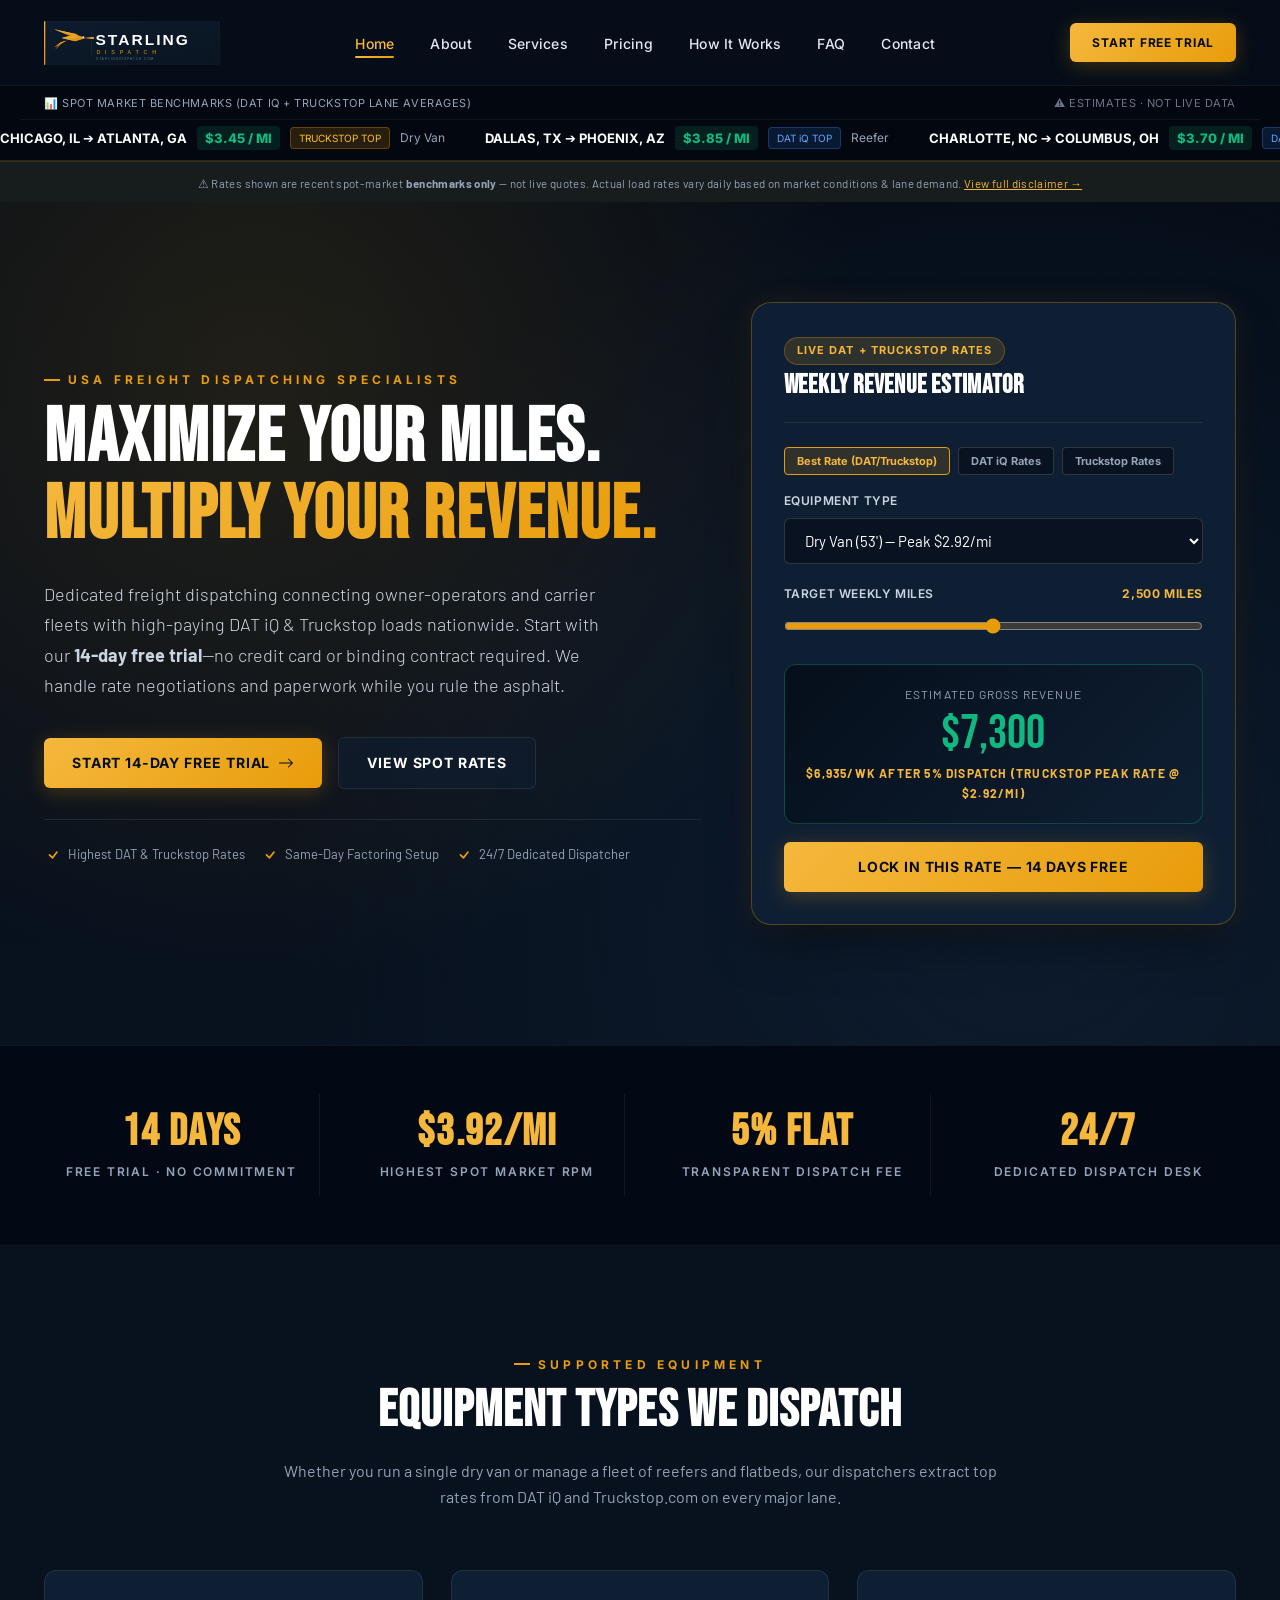
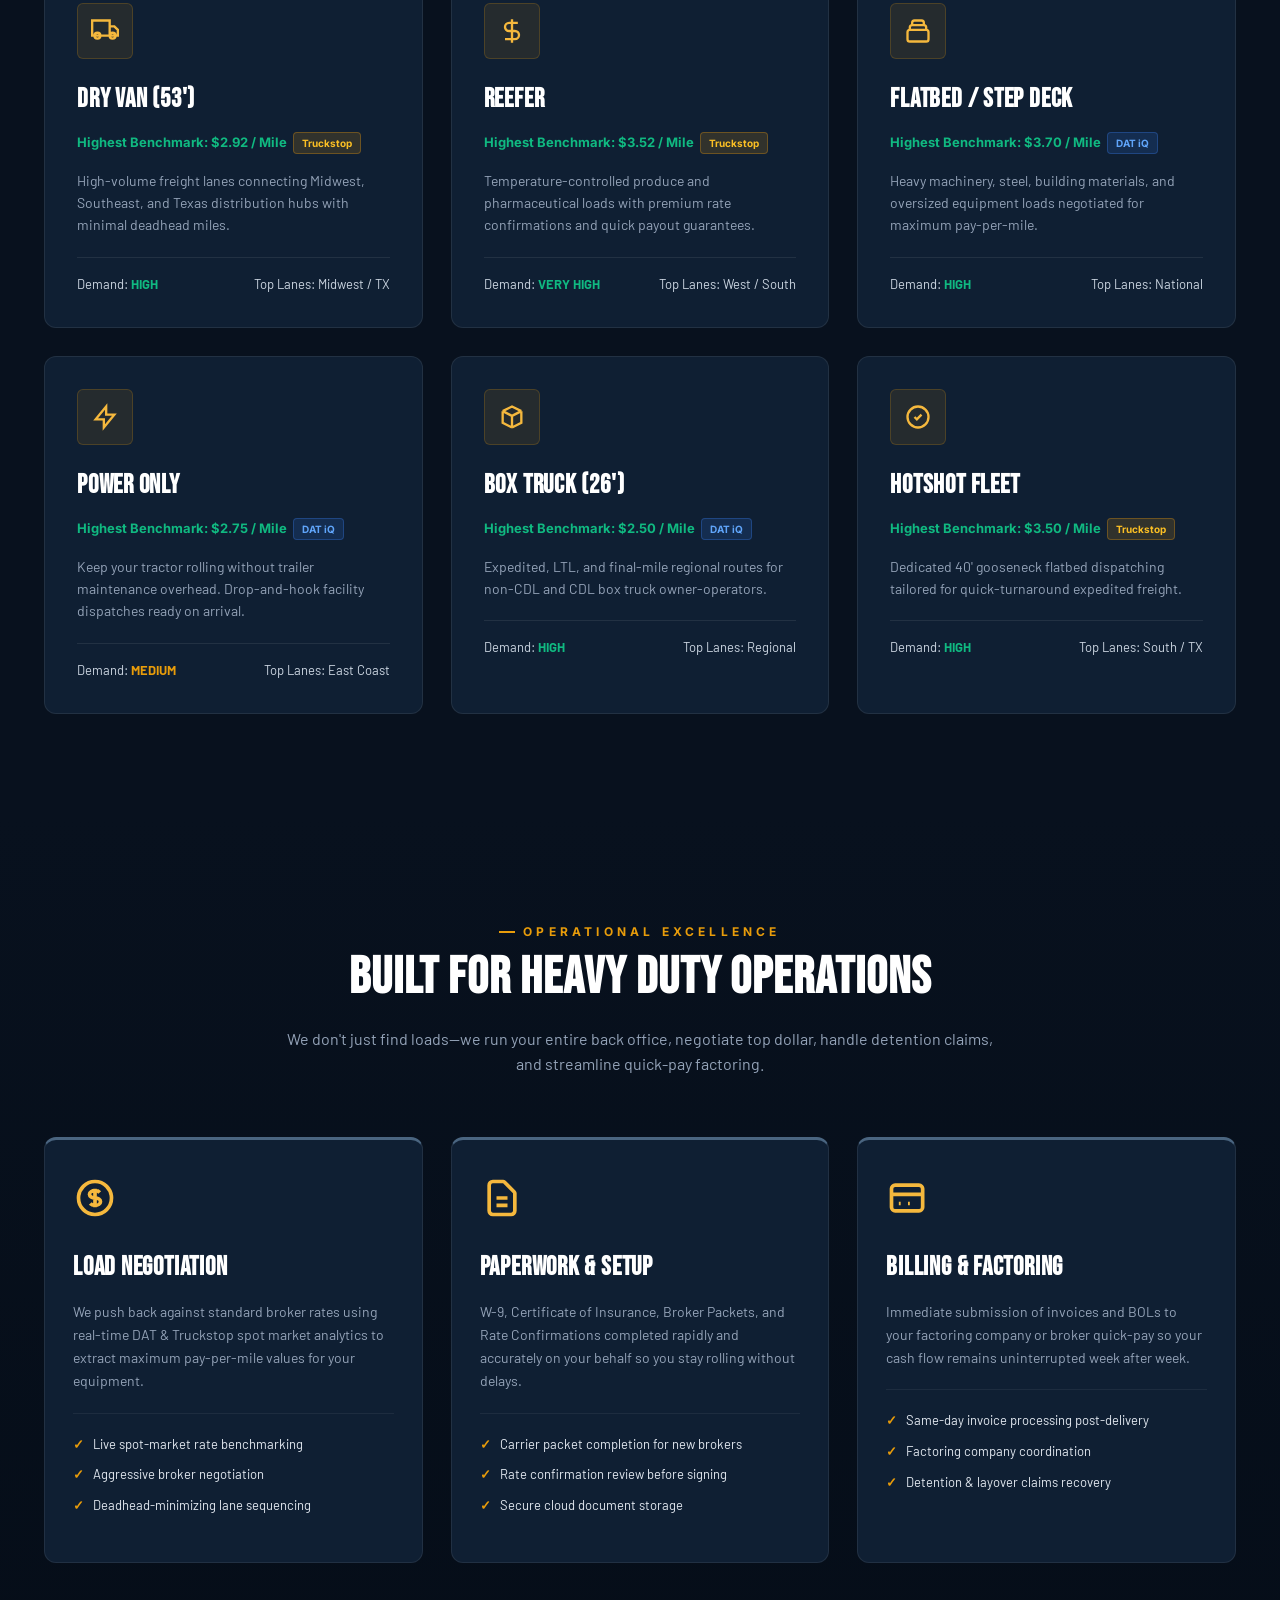
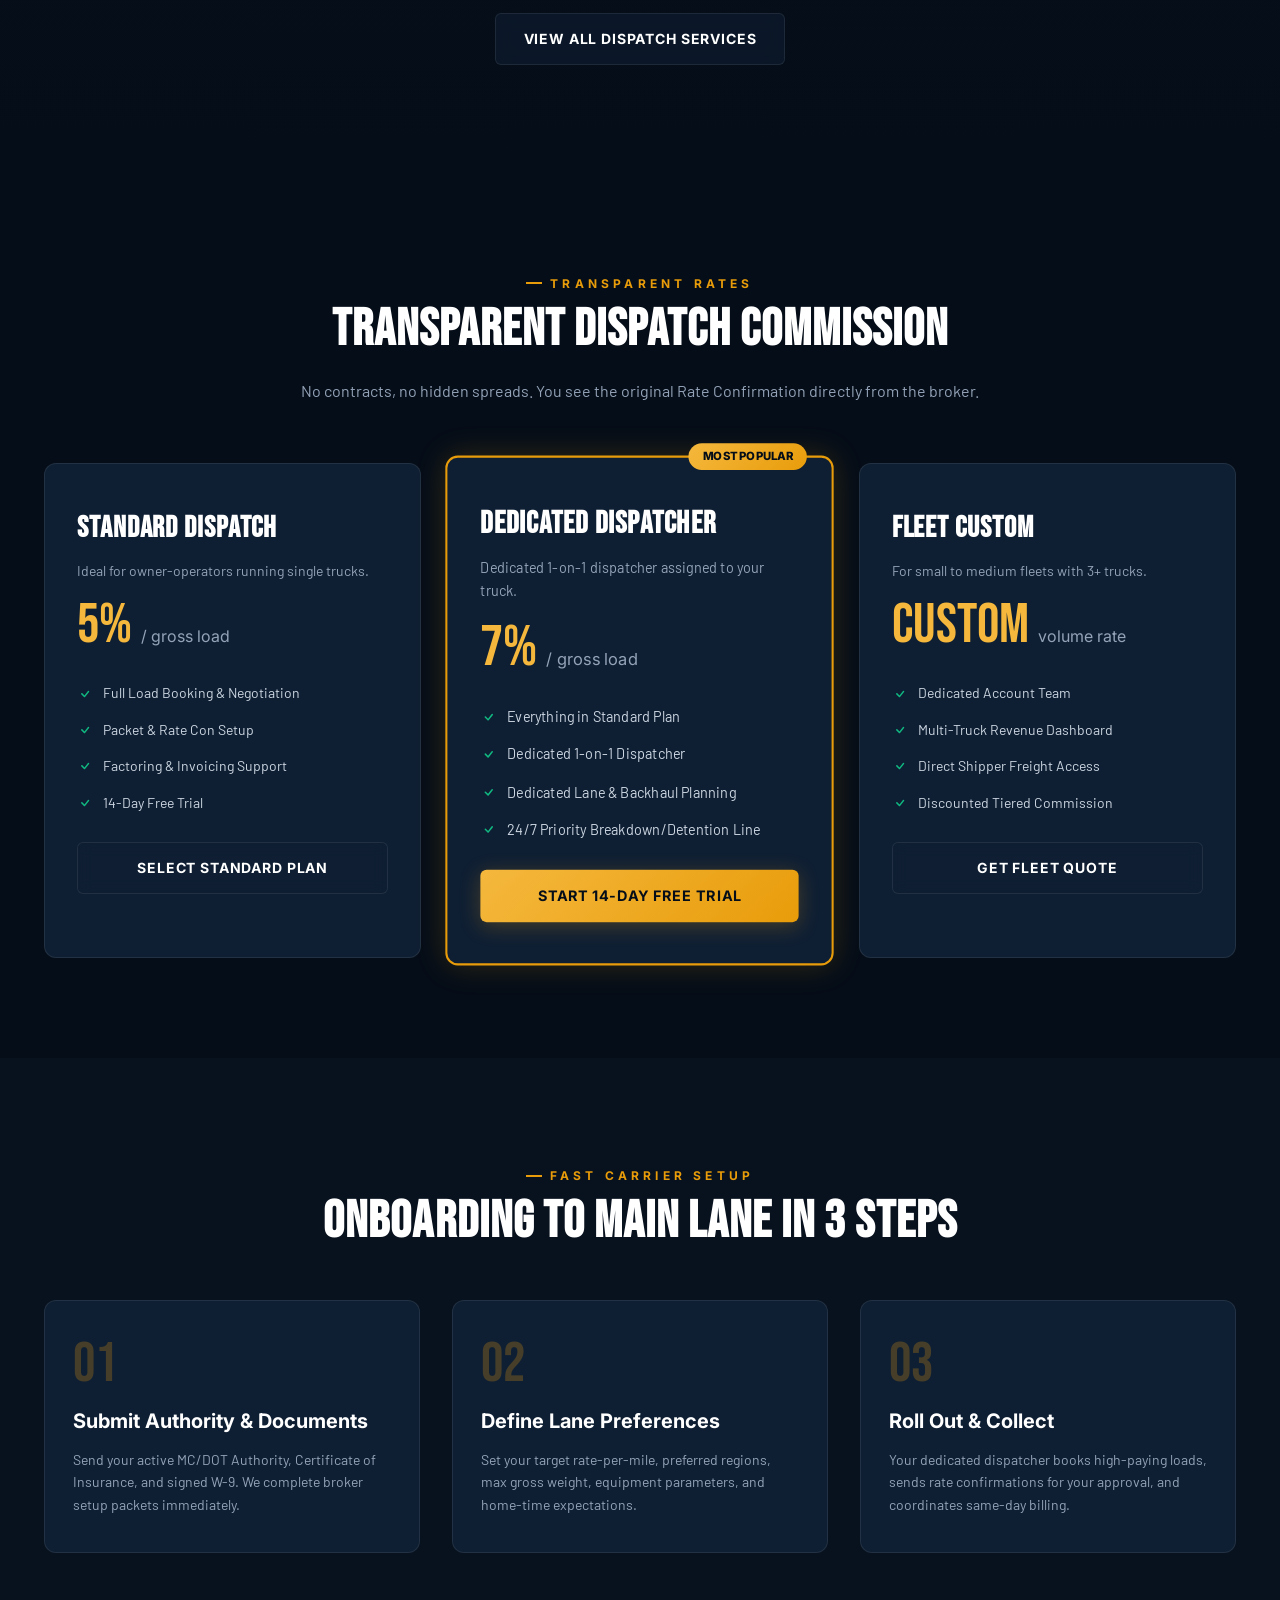
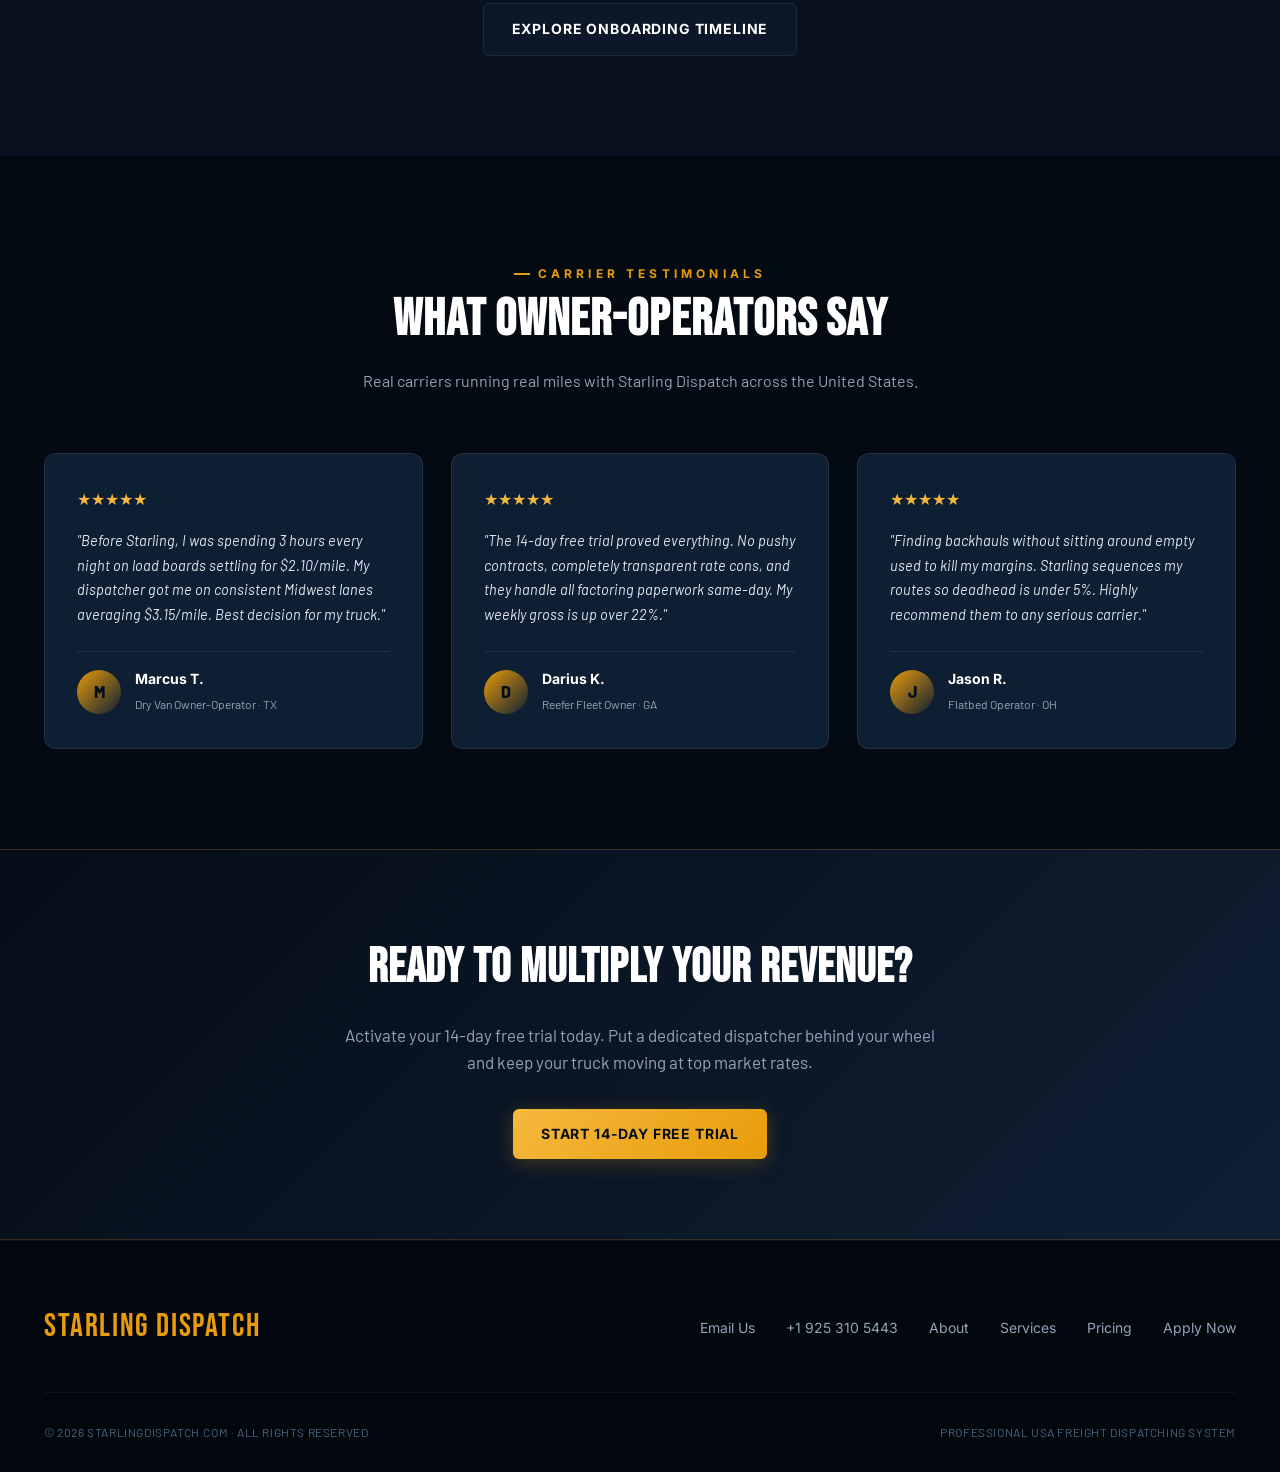
==== commit 4c6b0b75: "Add files via upload" ====
--- a/index.html
+++ b/index.html
@@ -3,9 +3,11 @@
 <head>
 <meta charset="UTF-8" />
 <meta name="viewport" content="width=device-width, initial-scale=1.0" />
-<title>Starling Dispatch — Premium Freight Dispatching Services</title>
-<meta name="description" content="Professional freight dispatching for owner-operators and carrier fleets across the USA. Higher rates, less paperwork, 24/7 support. Start your 14-day free trial." />
-<link href="https://fonts.googleapis.com/css2?family=Bebas+Neue&family=Barlow:wght@300;400;500;600;700&display=swap" rel="stylesheet" />
+<title>Starling Dispatch — Premium USA Freight & Truck Dispatching Services</title>
+<meta name="description" content="Professional truck dispatching for owner-operators and carrier fleets across the USA. High-paying loads, DAT & Truckstop top spot rates, 5% transparent commission." />
+<link rel="preconnect" href="https://fonts.googleapis.com" />
+<link rel="preconnect" href="https://fonts.gstatic.com" crossorigin />
+<link href="https://fonts.googleapis.com/css2?family=Barlow:wght@300;400;500;600;700&family=Bebas+Neue&family=Inter:wght@300;400;500;600;700;800&display=swap" rel="stylesheet" />
 <link rel="stylesheet" href="styles.css" />
 </head>
 <body>
@@ -20,156 +22,450 @@
 <li><a href="index.html" class="active">Home</a></li>
 <li><a href="about.html">About</a></li>
 <li><a href="services.html">Services</a></li>
+<li><a href="pricing.html">Pricing</a></li>
 <li><a href="how-it-works.html">How It Works</a></li>
 <li><a href="faq.html">FAQ</a></li>
 <li><a href="contact.html">Contact</a></li>
 </ul>
 </nav>
 <div class="header-cta">
-<a href="contact.html" class="btn btn-secondary" style="padding: 10px 20px; font-size: 12px;">Carrier Setup</a>
+<a href="contact.html" class="btn btn-primary" style="padding: 10px 22px; font-size: 12px;">Start Free Trial</a>
 </div>
 <button class="nav-toggle" aria-label="Open menu">☰</button>
 </div>
 </header>
 
+<!-- LIVE FREIGHT MARKET TICKER -->
+<div class="ticker-wrap">
+  <div class="ticker-header-bar container">
+    <span>📊 SPOT MARKET BENCHMARKS (DAT iQ + TRUCKSTOP LANE AVERAGES)</span>
+    <span style="font-size:11px; opacity:.7;">⚠ ESTIMATES · NOT LIVE DATA</span>
+  </div>
+  <div class="ticker-content">
+    <div class="ticker-item">
+      <span class="ticker-lane">CHICAGO, IL ➔ ATLANTA, GA</span>
+      <span class="ticker-rate">$3.45 / MI</span>
+      <span class="badge-truckstop">TRUCKSTOP TOP</span>
+      <span class="ticker-equip">Dry Van</span>
+    </div>
+    <div class="ticker-item">
+      <span class="ticker-lane">DALLAS, TX ➔ PHOENIX, AZ</span>
+      <span class="ticker-rate">$3.85 / MI</span>
+      <span class="badge-dat">DAT iQ TOP</span>
+      <span class="ticker-equip">Reefer</span>
+    </div>
+    <div class="ticker-item">
+      <span class="ticker-lane">CHARLOTTE, NC ➔ COLUMBUS, OH</span>
+      <span class="ticker-rate">$3.70 / MI</span>
+      <span class="badge-dat">DAT iQ TOP</span>
+      <span class="ticker-equip">Flatbed</span>
+    </div>
+    <div class="ticker-item">
+      <span class="ticker-lane">HARRISBURG, PA ➔ CHICAGO, IL</span>
+      <span class="ticker-rate">$3.92 / MI</span>
+      <span class="badge-truckstop">TRUCKSTOP TOP</span>
+      <span class="ticker-equip">Step Deck</span>
+    </div>
+    <div class="ticker-item">
+      <span class="ticker-lane">LOS ANGELES, CA ➔ DENVER, CO</span>
+      <span class="ticker-rate">$3.35 / MI</span>
+      <span class="badge-dat">DAT iQ TOP</span>
+      <span class="ticker-equip">Power Only</span>
+    </div>
+    <div class="ticker-item">
+      <span class="ticker-lane">KANSAS CITY, MO ➔ MEMPHIS, TN</span>
+      <span class="ticker-rate">$2.80 / MI</span>
+      <span class="badge-truckstop">TRUCKSTOP TOP</span>
+      <span class="ticker-equip">Box Truck</span>
+    </div>
+  </div>
+</div>
+<div style="background:rgba(255,193,7,0.06); border-top:1px solid rgba(255,193,7,0.15); padding:7px 0; text-align:center;">
+  <span style="color:var(--gray-mid); font-size:11.5px; letter-spacing:.03em;">⚠ Rates shown are recent spot-market <strong style="color:var(--off-white);">benchmarks only</strong> — not live quotes. Actual load rates vary daily based on market conditions &amp; lane demand. <a href="pricing.html" style="color:var(--gold-light);">View full disclaimer →</a></span>
+</div>
+
+<!-- HERO SECTION -->
 <section class="hero">
 <div class="container hero-grid">
 <div class="hero-content">
 <span class="section-label">USA Freight Dispatching Specialists</span>
-<h2>MAXIMIZE YOUR MILES.<br>MULTIPLY YOUR REVENUE.</h2>
-<p>Professional freight dispatching services connecting owner-operators and carrier fleets with high-paying loads across the United States. Start with our <strong>14-day free trial</strong>—no credit card required. We handle the paperwork and backend, you rule the asphalt.</p>
+<h1>MAXIMIZE YOUR MILES.<br><span>MULTIPLY YOUR REVENUE.</span></h1>
+<p class="lead">Dedicated freight dispatching connecting owner-operators and carrier fleets with high-paying DAT iQ & Truckstop loads nationwide. Start with our <strong>14-day free trial</strong>—no credit card or binding contract required. We handle rate negotiations and paperwork while you rule the asphalt.</p>
 <div class="hero-actions">
-<a href="contact.html" class="btn btn-primary">Start 14-Day Free Trial</a>
-<a href="services.html" class="btn btn-secondary">Our Services</a>
-</div>
-</div>
-<div class="hero-banner-wrap">
-<img src="starling-dispatch-banner.svg" alt="Starling Dispatch Brand Banner" />
-</div>
-</div>
-</section>
-
+<a href="contact.html" class="btn btn-primary">
+  Start 14-Day Free Trial
+  <svg width="16" height="16" fill="currentColor" viewBox="0 0 16 16"><path fill-rule="evenodd" d="M1 8a.5.5 0 0 1 .5-.5h11.793l-3.147-3.146a.5.5 0 0 1 .708-.708l4 4a.5.5 0 0 1 0 .708l-4 4a.5.5 0 0 1-.708-.708L13.293 8.5H1.5A.5.5 0 0 1 1 8z"/></svg>
+</a>
+<a href="pricing.html" class="btn btn-secondary">View Spot Rates</a>
+</div>
+
+<div class="hero-guarantee">
+  <div class="hero-guarantee-item">
+    <svg width="18" height="18" fill="currentColor" viewBox="0 0 16 16"><path d="M10.97 4.97a.75.75 0 0 1 1.07 1.05l-3.99 4.99a.75.75 0 0 1-1.08.02L4.324 8.384a.75.75 0 1 1 1.06-1.06l2.094 2.093 3.473-4.425a.267.267 0 0 1 .02-.022z"/></svg>
+    <span>Highest DAT & Truckstop Rates</span>
+  </div>
+  <div class="hero-guarantee-item">
+    <svg width="18" height="18" fill="currentColor" viewBox="0 0 16 16"><path d="M10.97 4.97a.75.75 0 0 1 1.07 1.05l-3.99 4.99a.75.75 0 0 1-1.08.02L4.324 8.384a.75.75 0 1 1 1.06-1.06l2.094 2.093 3.473-4.425a.267.267 0 0 1 .02-.022z"/></svg>
+    <span>Same-Day Factoring Setup</span>
+  </div>
+  <div class="hero-guarantee-item">
+    <svg width="18" height="18" fill="currentColor" viewBox="0 0 16 16"><path d="M10.97 4.97a.75.75 0 0 1 1.07 1.05l-3.99 4.99a.75.75 0 0 1-1.08.02L4.324 8.384a.75.75 0 1 1 1.06-1.06l2.094 2.093 3.473-4.425a.267.267 0 0 1 .02-.022z"/></svg>
+    <span>24/7 Dedicated Dispatcher</span>
+  </div>
+</div>
+</div>
+
+<!-- INTERACTIVE ESTIMATOR CALCULATOR -->
+<div class="hero-calculator">
+  <div class="calc-card">
+    <div class="calc-card-header">
+      <div>
+        <span class="badge">Live DAT + Truckstop Rates</span>
+        <h3>Weekly Revenue Estimator</h3>
+      </div>
+    </div>
+
+    <!-- DAT VS TRUCKSTOP COMPARISON TOGGLE -->
+    <div class="calc-source-toggle">
+      <button class="calc-source-btn active" data-source="highest">Best Rate (DAT/Truckstop)</button>
+      <button class="calc-source-btn" data-source="dat">DAT iQ Rates</button>
+      <button class="calc-source-btn" data-source="truckstop">Truckstop Rates</button>
+    </div>
+    
+    <div class="calc-field">
+      <label for="calc-truck">Equipment Type</label>
+      <select id="calc-truck">
+        <option value="dry-van">Dry Van (53') — Peak $2.92/mi</option>
+        <option value="reefer">Reefer — Peak $3.52/mi</option>
+        <option value="flatbed">Flatbed / Step Deck — Peak $3.70/mi</option>
+        <option value="power-only">Power Only — Peak $2.75/mi</option>
+        <option value="box-truck">Box Truck — Peak $2.50/mi</option>
+      </select>
+    </div>
+
+    <div class="calc-field">
+      <label for="calc-miles">
+        <span>Target Weekly Miles</span>
+        <span id="calc-miles-val" style="color: var(--gold-light); font-weight:700;">2,500 miles</span>
+      </label>
+      <input type="range" id="calc-miles" class="calc-range" min="1000" max="4000" step="100" value="2500" />
+    </div>
+
+    <div class="calc-output-box">
+      <div class="calc-output-sub">Estimated Gross Revenue</div>
+      <div class="calc-output-val" id="calc-gross">$7,300</div>
+      <div class="calc-output-sub" id="calc-net" style="color: var(--gold-light); font-weight:700;">$6,935/wk after 5% dispatch (Truckstop Peak Rate @ $2.92/mi)</div>
+    </div>
+
+    <div style="margin-top: 18px; text-align: center;">
+      <a href="contact.html" class="btn btn-primary" style="width: 100%;">Lock In This Rate — 14 Days Free</a>
+    </div>
+  </div>
+</div>
+</div>
+</section>
+
+<!-- TRUST METRICS -->
 <section class="metrics">
 <div class="container metrics-grid">
 <div class="metric-card">
-<h3 style="color: var(--gold-light);">14 Days</h3>
-<p>FREE TRIAL · NO CREDIT CARD</p>
+<h3>14 DAYS</h3>
+<p>FREE TRIAL · NO COMMITMENT</p>
 </div>
 <div class="metric-card">
-<h3>Top Tier</h3>
-<p>Market Load Rates</p>
+<h3>$3.92/MI</h3>
+<p>HIGHEST SPOT MARKET RPM</p>
 </div>
 <div class="metric-card">
-<h3>100%</h3>
-<p>No Hidden Fees</p>
+<h3>5% FLAT</h3>
+<p>TRANSPARENT DISPATCH FEE</p>
 </div>
 <div class="metric-card">
 <h3>24/7</h3>
-<p>Dedicated Support</p>
-</div>
-</div>
-</section>
-
-<section class="advantage" id="about">
-<div class="container adv-grid">
-<div class="adv-image">
-<img src="starling-dispatch-social-icon.svg" alt="Starling Emblem" />
-</div>
-<div class="adv-content">
-<span class="section-label">The Starling Advantage</span>
-<h2 class="section-title">WE DON'T JUST BOOK LOADS. WE STRATEGIZE GROWTH.</h2>
-<p style="color: var(--gray-mid);">We work strictly on a transparent percentage or fixed commission structure. If you aren't making money on a lane, neither are we. Our incentives are perfectly aligned with your dashboard metrics.</p>
-<ul class="adv-list">
-<li class="adv-item">
-<div class="adv-item-check">✓</div>
-<div>
-<h4>Smarter Route Optimizations</h4>
-<p>We triangulate lanes to guarantee minimal deadhead miles and predictable turnarounds.</p>
-</div>
-</li>
-<li class="adv-item">
-<div class="adv-item-check">✓</div>
-<div>
-<h4>A-Grade Broker Verification</h4>
-<p>Every broker is thoroughly checked for quick-pay credit histories before we confirm your dispatch.</p>
-</div>
-</li>
-<li class="adv-item">
-<div class="adv-item-check">✓</div>
-<div>
-<h4>True Back-Office Liberty</h4>
-<p>From complex accessorial claims handling to quick factoring setups, we absorb the entire clerical burden.</p>
-</div>
-</li>
-</ul>
-<a href="about.html" class="btn btn-secondary" style="margin-top: 10px;">More About Us</a>
-</div>
-</div>
-</section>
-
+<p>DEDICATED DISPATCH DESK</p>
+</div>
+</div>
+</section>
+
+<!-- EQUIPMENT FLEET COVERAGE SHOWCASE -->
+<section class="fleet-section">
+<div class="container">
+<div class="services-header">
+<span class="section-label">Supported Equipment</span>
+<h2 class="section-title">EQUIPMENT TYPES WE DISPATCH</h2>
+<p style="color: var(--gray-mid);">Whether you run a single dry van or manage a fleet of reefers and flatbeds, our dispatchers extract top rates from DAT iQ and Truckstop.com on every major lane.</p>
+</div>
+
+<div class="fleet-grid">
+  <div class="fleet-card">
+    <div class="fleet-icon-wrap">
+      <svg width="28" height="28" fill="none" stroke="currentColor" stroke-width="2" viewBox="0 0 24 24"><path d="M1 3h15v13H1zM16 8h4l3 3v5h-7V8zM5.5 18.5a2.5 2.5 0 100-5 2.5 2.5 0 000 5zM18.5 18.5a2.5 2.5 0 100-5 2.5 2.5 0 000 5z"/></svg>
+    </div>
+    <h3>Dry Van (53')</h3>
+    <div class="fleet-rpm-badge">Highest Benchmark: $2.92 / Mile <span class="badge-truckstop">Truckstop</span></div>
+    <p>High-volume freight lanes connecting Midwest, Southeast, and Texas distribution hubs with minimal deadhead miles.</p>
+    <div class="fleet-meta">
+      <span>Demand: <strong style="color:var(--emerald);">HIGH</strong></span>
+      <span>Top Lanes: Midwest / TX</span>
+    </div>
+  </div>
+
+  <div class="fleet-card">
+    <div class="fleet-icon-wrap">
+      <svg width="28" height="28" fill="none" stroke="currentColor" stroke-width="2" viewBox="0 0 24 24"><path d="M12 2v20M17 5H9.5a3.5 3.5 0 000 7h5a3.5 3.5 0 010 7H6"/></svg>
+    </div>
+    <h3>Reefer</h3>
+    <div class="fleet-rpm-badge">Highest Benchmark: $3.52 / Mile <span class="badge-truckstop">Truckstop</span></div>
+    <p>Temperature-controlled produce and pharmaceutical loads with premium rate confirmations and quick payout guarantees.</p>
+    <div class="fleet-meta">
+      <span>Demand: <strong style="color:var(--emerald);">VERY HIGH</strong></span>
+      <span>Top Lanes: West / South</span>
+    </div>
+  </div>
+
+  <div class="fleet-card">
+    <div class="fleet-icon-wrap">
+      <svg width="28" height="28" fill="none" stroke="currentColor" stroke-width="2" viewBox="0 0 24 24"><path d="M19 11H5m14 0a2 2 0 012 2v6a2 2 0 01-2 2H5a2 2 0 01-2-2v-6a2 2 0 012-2m14 0V9a2 2 0 00-2-2M5 11V9a2 2 0 012-2m0 0V5a2 2 0 012-2h6a2 2 0 012 2v2M7 7h10"/></svg>
+    </div>
+    <h3>Flatbed / Step Deck</h3>
+    <div class="fleet-rpm-badge">Highest Benchmark: $3.70 / Mile <span class="badge-dat">DAT iQ</span></div>
+    <p>Heavy machinery, steel, building materials, and oversized equipment loads negotiated for maximum pay-per-mile.</p>
+    <div class="fleet-meta">
+      <span>Demand: <strong style="color:var(--emerald);">HIGH</strong></span>
+      <span>Top Lanes: National</span>
+    </div>
+  </div>
+
+  <div class="fleet-card">
+    <div class="fleet-icon-wrap">
+      <svg width="28" height="28" fill="none" stroke="currentColor" stroke-width="2" viewBox="0 0 24 24"><path d="M13 10V3L4 14h7v7l9-11h-7z"/></svg>
+    </div>
+    <h3>Power Only</h3>
+    <div class="fleet-rpm-badge">Highest Benchmark: $2.75 / Mile <span class="badge-dat">DAT iQ</span></div>
+    <p>Keep your tractor rolling without trailer maintenance overhead. Drop-and-hook facility dispatches ready on arrival.</p>
+    <div class="fleet-meta">
+      <span>Demand: <strong style="color:var(--gold);">MEDIUM</strong></span>
+      <span>Top Lanes: East Coast</span>
+    </div>
+  </div>
+
+  <div class="fleet-card">
+    <div class="fleet-icon-wrap">
+      <svg width="28" height="28" fill="none" stroke="currentColor" stroke-width="2" viewBox="0 0 24 24"><path d="M20 7l-8-4-8 4m16 0l-8 4m8-4v10l-8 4m0-10L4 7m8 4v10M4 7v10l8 4"/></svg>
+    </div>
+    <h3>Box Truck (26')</h3>
+    <div class="fleet-rpm-badge">Highest Benchmark: $2.50 / Mile <span class="badge-dat">DAT iQ</span></div>
+    <p>Expedited, LTL, and final-mile regional routes for non-CDL and CDL box truck owner-operators.</p>
+    <div class="fleet-meta">
+      <span>Demand: <strong style="color:var(--emerald);">HIGH</strong></span>
+      <span>Top Lanes: Regional</span>
+    </div>
+  </div>
+
+  <div class="fleet-card">
+    <div class="fleet-icon-wrap">
+      <svg width="28" height="28" fill="none" stroke="currentColor" stroke-width="2" viewBox="0 0 24 24"><path d="M9 12l2 2 4-4m6 2a9 9 0 11-18 0 9 9 0 0118 0z"/></svg>
+    </div>
+    <h3>Hotshot Fleet</h3>
+    <div class="fleet-rpm-badge">Highest Benchmark: $3.50 / Mile <span class="badge-truckstop">Truckstop</span></div>
+    <p>Dedicated 40' gooseneck flatbed dispatching tailored for quick-turnaround expedited freight.</p>
+    <div class="fleet-meta">
+      <span>Demand: <strong style="color:var(--emerald);">HIGH</strong></span>
+      <span>Top Lanes: South / TX</span>
+    </div>
+  </div>
+</div>
+</div>
+</section>
+
+<!-- SERVICES HIGHLIGHT -->
 <section class="services" id="services">
 <div class="container">
 <div class="services-header">
-<span class="section-label">Operational Capabilities</span>
-<h2 class="section-title">Built For Heavy Duty Operations</h2>
-</div>
+<span class="section-label">Operational Excellence</span>
+<h2 class="section-title">BUILT FOR HEAVY DUTY OPERATIONS</h2>
+<p style="color: var(--gray-mid);">We don't just find loads—we run your entire back office, negotiate top dollar, handle detention claims, and streamline quick-pay factoring.</p>
+</div>
+
 <div class="services-grid">
 <div class="service-card">
-<div class="service-icon">🚚</div>
+<svg class="service-icon-svg" fill="none" stroke="currentColor" stroke-width="2" viewBox="0 0 24 24"><path d="M12 8c-1.657 0-3 .895-3 2s1.343 2 3 2 3 .895 3 2-1.343 2-3 2m0-8c1.11 0 2.08.402 2.599 1M12 8V7m0 1v8m0 0v1m0-1c-1.11 0-2.08-.402-2.599-1M21 12a9 9 0 11-18 0 9 9 0 0118 0z"/></svg>
 <h3>Load Negotiation</h3>
-<p>We push back against standard broker rates to extract absolute premium pay-per-mile values using real-time spot market analytics.</p>
-</div>
+<p>We push back against standard broker rates using real-time DAT & Truckstop spot market analytics to extract maximum pay-per-mile values for your equipment.</p>
+<ul class="service-detail">
+<li>Live spot-market rate benchmarking</li>
+<li>Aggressive broker negotiation</li>
+<li>Deadhead-minimizing lane sequencing</li>
+</ul>
+</div>
+
 <div class="service-card">
-<div class="service-icon">📄</div>
+<svg class="service-icon-svg" fill="none" stroke="currentColor" stroke-width="2" viewBox="0 0 24 24"><path d="M9 12h6m-6 4h6m2 5H7a2 2 0 01-2-2V5a2 2 0 012-2h5.586a1 1 0 01.707.293l5.414 5.414a1 1 0 01.293.707V19a2 2 0 01-2 2z"/></svg>
 <h3>Paperwork &amp; Setup</h3>
-<p>W-9, Certificate of Insurance, Broker Packages, and rate confirmations are rapidly completed accurately on your behalf.</p>
-</div>
+<p>W-9, Certificate of Insurance, Broker Packets, and Rate Confirmations completed rapidly and accurately on your behalf so you stay rolling without delays.</p>
+<ul class="service-detail">
+<li>Carrier packet completion for new brokers</li>
+<li>Rate confirmation review before signing</li>
+<li>Secure cloud document storage</li>
+</ul>
+</div>
+
 <div class="service-card">
-<div class="service-icon">💳</div>
+<svg class="service-icon-svg" fill="none" stroke="currentColor" stroke-width="2" viewBox="0 0 24 24"><path d="M3 10h18M7 15h1m4 0h1m-7 4h12a2 2 0 002-2V7a2 2 0 00-2-2H5a2 2 0 00-2 2v10a2 2 0 002 2z"/></svg>
 <h3>Billing &amp; Factoring</h3>
-<p>Immediate processing of invoices down to the factoring company so your cashflow remains uninterrupted week after week.</p>
-</div>
-</div>
+<p>Immediate submission of invoices and BOLs to your factoring company or broker quick-pay so your cash flow remains uninterrupted week after week.</p>
+<ul class="service-detail">
+<li>Same-day invoice processing post-delivery</li>
+<li>Factoring company coordination</li>
+<li>Detention & layover claims recovery</li>
+</ul>
+</div>
+</div>
+
 <div style="text-align:center; margin-top: 50px;">
-<a href="services.html" class="btn btn-secondary">View All Services</a>
-</div>
-</div>
-</section>
-
+<a href="services.html" class="btn btn-secondary">View All Dispatch Services</a>
+</div>
+</div>
+</section>
+
+<!-- PRICING & COMMISSION COMPARISON -->
+<section class="pricing-section">
+<div class="container">
+<div class="services-header">
+<span class="section-label">Transparent Rates</span>
+<h2 class="section-title">TRANSPARENT DISPATCH COMMISSION</h2>
+<p style="color: var(--gray-mid);">No contracts, no hidden spreads. You see the original Rate Confirmation directly from the broker.</p>
+</div>
+
+<div class="pricing-grid">
+  <div class="pricing-card">
+    <h3>Standard Dispatch</h3>
+    <p style="color: var(--gray-mid); font-size:14px;">Ideal for owner-operators running single trucks.</p>
+    <div class="pricing-rate">5% <span>/ gross load</span></div>
+    <ul class="pricing-features">
+      <li><svg width="16" height="16" fill="currentColor" viewBox="0 0 16 16"><path d="M10.97 4.97a.75.75 0 0 1 1.07 1.05l-3.99 4.99a.75.75 0 0 1-1.08.02L4.324 8.384a.75.75 0 1 1 1.06-1.06l2.094 2.093 3.473-4.425a.267.267 0 0 1 .02-.022z"/></svg> Full Load Booking &amp; Negotiation</li>
+      <li><svg width="16" height="16" fill="currentColor" viewBox="0 0 16 16"><path d="M10.97 4.97a.75.75 0 0 1 1.07 1.05l-3.99 4.99a.75.75 0 0 1-1.08.02L4.324 8.384a.75.75 0 1 1 1.06-1.06l2.094 2.093 3.473-4.425a.267.267 0 0 1 .02-.022z"/></svg> Packet &amp; Rate Con Setup</li>
+      <li><svg width="16" height="16" fill="currentColor" viewBox="0 0 16 16"><path d="M10.97 4.97a.75.75 0 0 1 1.07 1.05l-3.99 4.99a.75.75 0 0 1-1.08.02L4.324 8.384a.75.75 0 1 1 1.06-1.06l2.094 2.093 3.473-4.425a.267.267 0 0 1 .02-.022z"/></svg> Factoring &amp; Invoicing Support</li>
+      <li><svg width="16" height="16" fill="currentColor" viewBox="0 0 16 16"><path d="M10.97 4.97a.75.75 0 0 1 1.07 1.05l-3.99 4.99a.75.75 0 0 1-1.08.02L4.324 8.384a.75.75 0 1 1 1.06-1.06l2.094 2.093 3.473-4.425a.267.267 0 0 1 .02-.022z"/></svg> 14-Day Free Trial</li>
+    </ul>
+    <a href="contact.html" class="btn btn-secondary" style="width:100%;">Select Standard Plan</a>
+  </div>
+
+  <div class="pricing-card popular">
+    <div class="pricing-popular-tag">MOST POPULAR</div>
+    <h3>Dedicated Dispatcher</h3>
+    <p style="color: var(--gray-mid); font-size:14px;">Dedicated 1-on-1 dispatcher assigned to your truck.</p>
+    <div class="pricing-rate">7% <span>/ gross load</span></div>
+    <ul class="pricing-features">
+      <li><svg width="16" height="16" fill="currentColor" viewBox="0 0 16 16"><path d="M10.97 4.97a.75.75 0 0 1 1.07 1.05l-3.99 4.99a.75.75 0 0 1-1.08.02L4.324 8.384a.75.75 0 1 1 1.06-1.06l2.094 2.093 3.473-4.425a.267.267 0 0 1 .02-.022z"/></svg> Everything in Standard Plan</li>
+      <li><svg width="16" height="16" fill="currentColor" viewBox="0 0 16 16"><path d="M10.97 4.97a.75.75 0 0 1 1.07 1.05l-3.99 4.99a.75.75 0 0 1-1.08.02L4.324 8.384a.75.75 0 1 1 1.06-1.06l2.094 2.093 3.473-4.425a.267.267 0 0 1 .02-.022z"/></svg> Dedicated 1-on-1 Dispatcher</li>
+      <li><svg width="16" height="16" fill="currentColor" viewBox="0 0 16 16"><path d="M10.97 4.97a.75.75 0 0 1 1.07 1.05l-3.99 4.99a.75.75 0 0 1-1.08.02L4.324 8.384a.75.75 0 1 1 1.06-1.06l2.094 2.093 3.473-4.425a.267.267 0 0 1 .02-.022z"/></svg> Dedicated Lane &amp; Backhaul Planning</li>
+      <li><svg width="16" height="16" fill="currentColor" viewBox="0 0 16 16"><path d="M10.97 4.97a.75.75 0 0 1 1.07 1.05l-3.99 4.99a.75.75 0 0 1-1.08.02L4.324 8.384a.75.75 0 1 1 1.06-1.06l2.094 2.093 3.473-4.425a.267.267 0 0 1 .02-.022z"/></svg> 24/7 Priority Breakdown/Detention Line</li>
+    </ul>
+    <a href="contact.html" class="btn btn-primary" style="width:100%;">Start 14-Day Free Trial</a>
+  </div>
+
+  <div class="pricing-card">
+    <h3>Fleet Custom</h3>
+    <p style="color: var(--gray-mid); font-size:14px;">For small to medium fleets with 3+ trucks.</p>
+    <div class="pricing-rate">Custom <span>volume rate</span></div>
+    <ul class="pricing-features">
+      <li><svg width="16" height="16" fill="currentColor" viewBox="0 0 16 16"><path d="M10.97 4.97a.75.75 0 0 1 1.07 1.05l-3.99 4.99a.75.75 0 0 1-1.08.02L4.324 8.384a.75.75 0 1 1 1.06-1.06l2.094 2.093 3.473-4.425a.267.267 0 0 1 .02-.022z"/></svg> Dedicated Account Team</li>
+      <li><svg width="16" height="16" fill="currentColor" viewBox="0 0 16 16"><path d="M10.97 4.97a.75.75 0 0 1 1.07 1.05l-3.99 4.99a.75.75 0 0 1-1.08.02L4.324 8.384a.75.75 0 1 1 1.06-1.06l2.094 2.093 3.473-4.425a.267.267 0 0 1 .02-.022z"/></svg> Multi-Truck Revenue Dashboard</li>
+      <li><svg width="16" height="16" fill="currentColor" viewBox="0 0 16 16"><path d="M10.97 4.97a.75.75 0 0 1 1.07 1.05l-3.99 4.99a.75.75 0 0 1-1.08.02L4.324 8.384a.75.75 0 1 1 1.06-1.06l2.094 2.093 3.473-4.425a.267.267 0 0 1 .02-.022z"/></svg> Direct Shipper Freight Access</li>
+      <li><svg width="16" height="16" fill="currentColor" viewBox="0 0 16 16"><path d="M10.97 4.97a.75.75 0 0 1 1.07 1.05l-3.99 4.99a.75.75 0 0 1-1.08.02L4.324 8.384a.75.75 0 1 1 1.06-1.06l2.094 2.093 3.473-4.425a.267.267 0 0 1 .02-.022z"/></svg> Discounted Tiered Commission</li>
+    </ul>
+    <a href="contact.html" class="btn btn-secondary" style="width:100%;">Get Fleet Quote</a>
+  </div>
+</div>
+</div>
+</section>
+
+<!-- PIPELINE / WORKFLOW -->
 <section class="pipeline" id="workflow">
 <div class="container">
 <div class="services-header" style="margin-bottom: 20px;">
-<span class="section-label">Fast Onboarding Pipeline</span>
-<h2 class="section-title">From Onboarding To Main Lane In 3 Steps</h2>
+<span class="section-label">Fast Carrier Setup</span>
+<h2 class="section-title">ONBOARDING TO MAIN LANE IN 3 STEPS</h2>
 </div>
 <div class="pipe-grid">
 <div class="pipe-step">
 <div class="pipe-num">01</div>
-<h3>Submit Authority</h3>
-<p>Send over your active MC Authority, copy of your Insurance Certificate, and signed W-9 format.</p>
+<h3>Submit Authority & Documents</h3>
+<p>Send your active MC/DOT Authority, Certificate of Insurance, and signed W-9. We complete broker setup packets immediately.</p>
 </div>
 <div class="pipe-step">
 <div class="pipe-num">02</div>
-<h3>Set Preferences</h3>
-<p>Define your lane expectations, preferred equipment types, home-time schedules, and target rates.</p>
+<h3>Define Lane Preferences</h3>
+<p>Set your target rate-per-mile, preferred regions, max gross weight, equipment parameters, and home-time expectations.</p>
 </div>
 <div class="pipe-step">
 <div class="pipe-num">03</div>
-<h3>Roll Out</h3>
-<p>Our dedicated dispatcher secures your first premium haul immediately. We dispatch, you drive.</p>
+<h3>Roll Out & Collect</h3>
+<p>Your dedicated dispatcher books high-paying loads, sends rate confirmations for your approval, and coordinates same-day billing.</p>
 </div>
 </div>
 <div style="text-align:center; margin-top: 50px;">
-<a href="how-it-works.html" class="btn btn-secondary">See Full Process</a>
-</div>
-</div>
-</section>
-
+<a href="how-it-works.html" class="btn btn-secondary">Explore Onboarding Timeline</a>
+</div>
+</div>
+</section>
+
+<!-- REVIEWS & TESTIMONIALS -->
+<section class="reviews-section">
+<div class="container">
+<div class="services-header">
+<span class="section-label">Carrier Testimonials</span>
+<h2 class="section-title">WHAT OWNER-OPERATORS SAY</h2>
+<p style="color: var(--gray-mid);">Real carriers running real miles with Starling Dispatch across the United States.</p>
+</div>
+
+<div class="reviews-grid">
+  <div class="review-card">
+    <div class="review-stars">★★★★★</div>
+    <p>"Before Starling, I was spending 3 hours every night on load boards settling for $2.10/mile. My dispatcher got me on consistent Midwest lanes averaging $3.15/mile. Best decision for my truck."</p>
+    <div class="review-author">
+      <div class="review-avatar">M</div>
+      <div>
+        <h4>Marcus T.</h4>
+        <span>Dry Van Owner-Operator · TX</span>
+      </div>
+    </div>
+  </div>
+
+  <div class="review-card">
+    <div class="review-stars">★★★★★</div>
+    <p>"The 14-day free trial proved everything. No pushy contracts, completely transparent rate cons, and they handle all factoring paperwork same-day. My weekly gross is up over 22%."</p>
+    <div class="review-author">
+      <div class="review-avatar">D</div>
+      <div>
+        <h4>Darius K.</h4>
+        <span>Reefer Fleet Owner · GA</span>
+      </div>
+    </div>
+  </div>
+
+  <div class="review-card">
+    <div class="review-stars">★★★★★</div>
+    <p>"Finding backhauls without sitting around empty used to kill my margins. Starling sequences my routes so deadhead is under 5%. Highly recommend them to any serious carrier."</p>
+    <div class="review-author">
+      <div class="review-avatar">J</div>
+      <div>
+        <h4>Jason R.</h4>
+        <span>Flatbed Operator · OH</span>
+      </div>
+    </div>
+  </div>
+</div>
+</div>
+</section>
+
+<!-- CTA BAND -->
 <section class="cta-band">
 <div class="container">
-<h2>Ready To Roll Out?</h2>
-<p>Activate your 14-day free trial and let our dispatchers find your next premium haul.</p>
-<a href="contact.html" class="btn btn-primary">Start Free Trial</a>
+<h2>READY TO MULTIPLY YOUR REVENUE?</h2>
+<p>Activate your 14-day free trial today. Put a dedicated dispatcher behind your wheel and keep your truck moving at top market rates.</p>
+<a href="contact.html" class="btn btn-primary">Start 14-Day Free Trial</a>
 </div>
 </section>
 
@@ -179,15 +475,16 @@
 <div class="footer-brand">STARLING DISPATCH</div>
 <div class="footer-links">
 <a href="mailto:Support@starlingdispatch.com">Email Us</a>
-<a href="https://instagram.com/starling_dispatch" target="_blank">Instagram</a>
+<a href="tel:+19253105443">+1 925 310 5443</a>
 <a href="about.html">About</a>
 <a href="services.html">Services</a>
-<a href="contact.html">Apply</a>
+<a href="pricing.html">Pricing</a>
+<a href="contact.html">Apply Now</a>
 </div>
 </div>
 <div class="footer-bottom">
 <div>© 2026 STARLINGDISPATCH.COM · ALL RIGHTS RESERVED</div>
-<div>PROFESSIONAL FREIGHT DISPATCHING SYSTEM V1.0</div>
+<div>PROFESSIONAL USA FREIGHT DISPATCHING SYSTEM</div>
 </div>
 </div>
 </footer>
--- a/styles.css
+++ b/styles.css
@@ -1,19 +1,29 @@
-/* ── BRAND TOKENS & RESET ── */
+/* ── STARLING DISPATCH DESIGN SYSTEM & STYLES ── */
 :root {
-  --navy: #0C1B2E;
   --navy-deep: #050D18;
   --navy-bg: #08111E;
   --navy-card: #0F1F33;
+  --navy-hover: #152942;
   --gold: #E89C0A;
   --gold-light: #F5B83D;
   --gold-dark: #C07808;
+  --gold-glow: rgba(232, 156, 10, 0.25);
+  --emerald: #10B981;
+  --emerald-glow: rgba(16, 185, 129, 0.2);
   --white: #FFFFFF;
   --slate: #4A6580;
+  --gray-light: #CBD5E1;
   --gray-mid: #94A3B8;
   --text-on-dark: #E2E8F0;
-  --font-display: 'Bebas Neue', cursive;
-  --font-body: 'Barlow', sans-serif;
+  --font-display: 'Bebas Neue', 'Impact', 'Arial Black', sans-serif;
+  --font-heading: 'Inter', system-ui, -apple-system, BlinkMacSystemFont, 'Segoe UI', Roboto, sans-serif;
+  --font-body: 'Barlow', 'Segoe UI', Roboto, Helvetica, Arial, sans-serif;
   --transition: all 0.3s cubic-bezier(0.4, 0, 0.2, 1);
+  --radius-sm: 6px;
+  --radius-md: 12px;
+  --radius-lg: 20px;
+  --border-glass: 1px solid rgba(255, 255, 255, 0.08);
+  --border-gold: 1px solid rgba(232, 156, 10, 0.3);
 }
 
 * {
@@ -34,24 +44,27 @@
   overflow-x: hidden;
 }
 
-/* ── REUSABLE COMPONENTS ── */
+/* ── REUSABLE UTILITIES & LAYOUT ── */
 .container {
   width: 100%;
-  max-width: 1200px;
+  max-width: 1240px;
   margin: 0 auto;
   padding: 0 24px;
 }
 
 .btn {
-  display: inline-block;
+  display: inline-flex;
+  align-items: center;
+  justify-content: center;
+  gap: 8px;
   padding: 14px 28px;
-  font-family: var(--font-body);
+  font-family: var(--font-heading);
   font-size: 14px;
-  font-weight: 600;
-  letter-spacing: 0.1em;
+  font-weight: 700;
+  letter-spacing: 0.06em;
   text-transform: uppercase;
   text-decoration: none;
-  border-radius: 4px;
+  border-radius: var(--radius-sm);
   transition: var(--transition);
   cursor: pointer;
   border: none;
@@ -60,78 +73,118 @@
 .btn-primary {
   background: linear-gradient(135deg, var(--gold-light), var(--gold));
   color: var(--navy-deep);
-  border: none;
-  box-shadow: 0 4px 15px rgba(232, 156, 10, 0.3);
+  box-shadow: 0 4px 20px var(--gold-glow);
 }
 
 .btn-primary:hover {
   background: linear-gradient(135deg, var(--gold), var(--gold-dark));
   transform: translateY(-2px);
-  box-shadow: 0 6px 20px rgba(232, 156, 10, 0.4);
+  box-shadow: 0 8px 25px rgba(232, 156, 10, 0.45);
 }
 
 .btn-secondary {
-  background: transparent;
+  background: rgba(15, 31, 51, 0.6);
   color: var(--white);
-  border: 1px solid rgba(255, 255, 255, 0.2);
+  border: var(--border-glass);
+  backdrop-filter: blur(8px);
 }
 
 .btn-secondary:hover {
   border-color: var(--gold);
-  color: var(--gold);
-  background: rgba(232, 156, 10, 0.05);
+  color: var(--gold-light);
+  background: rgba(232, 156, 10, 0.1);
   transform: translateY(-2px);
 }
 
 .section-label {
-  font-size: 11px;
-  font-weight: 600;
-  letter-spacing: 0.4em;
+  font-family: var(--font-heading);
+  font-size: 12px;
+  font-weight: 700;
+  letter-spacing: 0.35em;
   color: var(--gold);
   text-transform: uppercase;
-  margin-bottom: 8px;
-  display: block;
+  margin-bottom: 10px;
+  display: inline-flex;
+  align-items: center;
+  gap: 8px;
+}
+
+.section-label::before {
+  content: '';
+  display: inline-block;
+  width: 16px;
+  height: 2px;
+  background: var(--gold);
 }
 
 .section-title {
   font-family: var(--font-display);
-  font-size: 48px;
+  font-size: 52px;
   letter-spacing: 0.02em;
-  line-height: 1.1;
+  line-height: 1.05;
   margin-bottom: 20px;
 }
 
-a:focus-visible,
-button:focus-visible,
-input:focus-visible,
-select:focus-visible,
-textarea:focus-visible,
-summary:focus-visible {
-  outline: 2px solid var(--gold);
-  outline-offset: 3px;
-}
-
-/* ── HEADER / NAVIGATION ── */
+.badge {
+  display: inline-block;
+  padding: 4px 12px;
+  font-family: var(--font-heading);
+  font-size: 11px;
+  font-weight: 700;
+  text-transform: uppercase;
+  letter-spacing: 0.1em;
+  border-radius: 50px;
+  background: rgba(232, 156, 10, 0.15);
+  color: var(--gold-light);
+  border: 1px solid rgba(232, 156, 10, 0.3);
+}
+
+.badge-emerald {
+  background: rgba(16, 185, 129, 0.15);
+  color: var(--emerald);
+  border-color: rgba(16, 185, 129, 0.3);
+}
+
+.badge-dat {
+  background: rgba(59, 130, 246, 0.15);
+  color: #60A5FA;
+  border: 1px solid rgba(59, 130, 246, 0.3);
+  font-size: 10px;
+  padding: 2px 8px;
+  border-radius: 4px;
+}
+
+.badge-truckstop {
+  background: rgba(245, 158, 11, 0.15);
+  color: #FBBF24;
+  border: 1px solid rgba(245, 158, 11, 0.3);
+  font-size: 10px;
+  padding: 2px 8px;
+  border-radius: 4px;
+}
+
+/* ── HEADER & NAV ── */
 header {
   position: fixed;
   top: 0;
   left: 0;
   width: 100%;
   z-index: 1000;
-  background: rgba(5, 13, 24, 0.9);
-  backdrop-filter: blur(12px);
-  border-bottom: 1px solid rgba(232, 156, 10, 0.1);
+  background: rgba(5, 13, 24, 0.85);
+  backdrop-filter: blur(16px);
+  -webkit-backdrop-filter: blur(16px);
+  border-bottom: 1px solid rgba(255, 255, 255, 0.06);
 }
 
 .nav-wrap {
   display: flex;
   align-items: center;
   justify-content: space-between;
-  height: 90px;
+  height: 85px;
 }
 
 .logo img {
-  height: 48px;
+  height: 44px;
   width: auto;
   display: block;
 }
@@ -139,166 +192,301 @@
 nav ul {
   display: flex;
   list-style: none;
-  gap: 32px;
+  gap: 36px;
 }
 
 nav ul a {
   color: var(--text-on-dark);
   text-decoration: none;
+  font-family: var(--font-heading);
   font-size: 14px;
   font-weight: 500;
-  letter-spacing: 0.05em;
-  transition: var(--transition);
-  padding-bottom: 4px;
-  border-bottom: 2px solid transparent;
-}
-
-nav ul a:hover {
-  color: var(--gold);
-}
-
-nav ul a.active {
-  color: var(--gold);
-  border-bottom-color: var(--gold);
+  letter-spacing: 0.02em;
+  transition: var(--transition);
+  padding: 6px 0;
+  position: relative;
+}
+
+nav ul a:hover, nav ul a.active {
+  color: var(--gold-light);
+}
+
+nav ul a.active::after {
+  content: '';
+  position: absolute;
+  bottom: 0;
+  left: 0;
+  width: 100%;
+  height: 2px;
+  background: linear-gradient(90deg, var(--gold-light), var(--gold));
+  border-radius: 2px;
 }
 
 .nav-toggle {
   display: none;
   background: transparent;
-  border: 1px solid rgba(255,255,255,0.2);
-  border-radius: 4px;
+  border: var(--border-glass);
+  border-radius: var(--radius-sm);
   color: var(--white);
   width: 42px;
   height: 42px;
-  font-size: 18px;
+  font-size: 20px;
   cursor: pointer;
 }
 
-/* ── PAGE HERO (sub-pages) ── */
-.page-hero {
+/* ── LIVE FREIGHT MARKET TICKER ── */
+.ticker-wrap {
+  width: 100%;
+  background: #030810;
+  border-bottom: 1px solid rgba(232, 156, 10, 0.2);
+  overflow: hidden;
   position: relative;
-  padding: 160px 0 80px;
-  background: linear-gradient(135deg, #050F1E 0%, #0C1B2E 50%, #071018 100%);
+  z-index: 999;
+  margin-top: 85px;
+  padding: 10px 0;
+}
+
+.ticker-header-bar {
+  display: flex;
+  justify-content: space-between;
+  align-items: center;
+  padding: 0 24px 6px;
+  border-bottom: 1px solid rgba(255, 255, 255, 0.05);
+  font-size: 11px;
+  color: var(--gray-mid);
+  font-family: var(--font-heading);
+  letter-spacing: 0.05em;
+  text-transform: uppercase;
+}
+
+.ticker-content {
+  display: flex;
+  gap: 40px;
+  white-space: nowrap;
+  animation: ticker 38s linear infinite;
+  padding-top: 6px;
+}
+
+.ticker-content:hover {
+  animation-play-state: paused;
+}
+
+@keyframes ticker {
+  0% { transform: translateX(0); }
+  100% { transform: translateX(-50%); }
+}
+
+.ticker-item {
+  display: inline-flex;
+  align-items: center;
+  gap: 10px;
+  font-size: 13px;
+  font-family: var(--font-heading);
+}
+
+.ticker-lane {
+  font-weight: 700;
+  color: var(--white);
+}
+
+.ticker-rate {
+  color: var(--emerald);
+  font-weight: 800;
+  background: rgba(16, 185, 129, 0.12);
+  padding: 2px 8px;
+  border-radius: 4px;
+}
+
+.ticker-equip {
+  color: var(--gray-mid);
+  font-size: 12px;
+}
+
+/* ── HERO SECTION ── */
+.hero {
+  position: relative;
+  padding: 100px 0 120px;
+  background: radial-gradient(circle at 20% 20%, rgba(232, 156, 10, 0.12) 0%, transparent 50%),
+              radial-gradient(circle at 80% 80%, rgba(15, 31, 51, 0.8) 0%, transparent 60%),
+              linear-gradient(180deg, var(--navy-deep) 0%, var(--navy-bg) 100%);
   overflow: hidden;
 }
 
-.page-hero::before {
-  content: '';
-  position: absolute;
-  width: 500px;
-  height: 500px;
-  background: radial-gradient(circle, rgba(232,156,10,0.08) 0%, rgba(232,156,10,0) 70%);
-  top: -10%;
-  right: -150px;
-  pointer-events: none;
-}
-
-.page-hero-content {
-  position: relative;
-  z-index: 1;
-  max-width: 720px;
-}
-
-.page-hero h1 {
-  font-family: var(--font-display);
-  font-size: 60px;
-  line-height: 1.05;
-  letter-spacing: 0.03em;
+.hero-grid {
+  display: grid;
+  grid-template-columns: 1.15fr 0.85fr;
+  gap: 50px;
+  align-items: center;
+}
+
+.hero-content h1 {
+  font-family: var(--font-display);
+  font-size: 76px;
+  line-height: 1.02;
+  letter-spacing: 0.02em;
   color: var(--white);
-  margin-bottom: 18px;
-}
-
-.page-hero p.lead {
+  margin-bottom: 24px;
+}
+
+.hero-content h1 span {
+  background: linear-gradient(135deg, var(--gold-light), var(--gold));
+  -webkit-background-clip: text;
+  -webkit-text-fill-color: transparent;
+}
+
+.hero-content p.lead {
   font-size: 18px;
   font-weight: 300;
-  color: var(--gray-mid);
+  color: var(--gray-light);
   max-width: 580px;
-}
-
-.breadcrumb {
+  margin-bottom: 36px;
+  line-height: 1.7;
+}
+
+.hero-actions {
+  display: flex;
+  gap: 16px;
+  align-items: center;
+  flex-wrap: wrap;
+}
+
+.hero-guarantee {
+  display: flex;
+  align-items: center;
+  gap: 16px;
+  margin-top: 30px;
+  padding-top: 24px;
+  border-top: 1px solid rgba(255, 255, 255, 0.08);
+  font-size: 13px;
+  color: var(--gray-mid);
+}
+
+.hero-guarantee-item {
+  display: flex;
+  align-items: center;
+  gap: 6px;
+}
+
+.hero-guarantee-item svg {
+  color: var(--gold);
+}
+
+/* ── HERO CALCULATOR WIDGET ── */
+.calc-card {
+  background: var(--navy-card);
+  border: var(--border-gold);
+  border-radius: var(--radius-lg);
+  padding: 32px;
+  box-shadow: 0 25px 50px -12px rgba(0, 0, 0, 0.5), 0 0 30px rgba(232, 156, 10, 0.1);
+  position: relative;
+  backdrop-filter: blur(12px);
+}
+
+.calc-card-header {
+  display: flex;
+  justify-content: space-between;
+  align-items: center;
+  margin-bottom: 24px;
+  padding-bottom: 16px;
+  border-bottom: 1px solid rgba(255, 255, 255, 0.08);
+}
+
+.calc-card-header h3 {
+  font-family: var(--font-display);
+  font-size: 26px;
+  letter-spacing: 0.03em;
+}
+
+.calc-source-toggle {
+  display: flex;
+  gap: 8px;
+  margin-bottom: 16px;
+}
+
+.calc-source-btn {
+  padding: 6px 12px;
+  font-family: var(--font-heading);
+  font-size: 11px;
+  font-weight: 700;
+  border-radius: 4px;
+  border: 1px solid rgba(255, 255, 255, 0.15);
+  background: #081220;
+  color: var(--gray-mid);
+  cursor: pointer;
+  transition: var(--transition);
+}
+
+.calc-source-btn.active {
+  background: rgba(232, 156, 10, 0.15);
+  border-color: var(--gold);
+  color: var(--gold-light);
+}
+
+.calc-field {
+  margin-bottom: 20px;
+}
+
+.calc-field label {
+  display: flex;
+  justify-content: space-between;
+  font-family: var(--font-heading);
   font-size: 12px;
+  font-weight: 600;
+  color: var(--gray-light);
+  margin-bottom: 8px;
+  text-transform: uppercase;
+  letter-spacing: 0.05em;
+}
+
+.calc-field select {
+  width: 100%;
+  padding: 12px 16px;
+  background: #081220;
+  border: 1px solid rgba(255, 255, 255, 0.15);
+  border-radius: var(--radius-sm);
+  color: var(--white);
+  font-family: var(--font-body);
+  font-size: 15px;
+  outline: none;
+}
+
+.calc-range {
+  width: 100%;
+  accent-color: var(--gold);
+  cursor: pointer;
+  margin-top: 6px;
+}
+
+.calc-output-box {
+  background: linear-gradient(135deg, rgba(5, 13, 24, 0.9), rgba(15, 31, 51, 0.9));
+  border: 1px solid rgba(16, 185, 129, 0.3);
+  border-radius: var(--radius-md);
+  padding: 20px;
+  text-align: center;
+  margin-top: 24px;
+}
+
+.calc-output-val {
+  font-family: var(--font-display);
+  font-size: 48px;
+  color: var(--emerald);
+  line-height: 1;
+  margin: 6px 0;
+}
+
+.calc-output-sub {
+  font-size: 12px;
+  color: var(--gray-mid);
+  text-transform: uppercase;
   letter-spacing: 0.1em;
-  text-transform: uppercase;
-  color: var(--slate);
-  margin-bottom: 18px;
-}
-
-.breadcrumb a {
-  color: var(--slate);
-  text-decoration: none;
-}
-
-.breadcrumb a:hover {
-  color: var(--gold);
-}
-
-/* ── HERO SECTION (home) ── */
-.hero {
-  position: relative;
-  padding: 200px 0 120px;
-  background: linear-gradient(135deg, #050F1E 0%, #0C1B2E 50%, #071018 100%);
-  overflow: hidden;
-}
-
-.hero::before {
-  content: '';
-  position: absolute;
-  width: 600px;
-  height: 600px;
-  background: radial-gradient(circle, rgba(232,156,10,0.08) 0%, rgba(232,156,10,0) 70%);
-  top: 10%;
-  left: -100px;
-  pointer-events: none;
-}
-
-.hero-grid {
-  display: grid;
-  grid-template-columns: 1.2fr 0.8fr;
-  gap: 60px;
-  align-items: center;
-}
-
-.hero-content h2 {
-  font-family: var(--font-display);
-  font-size: 72px;
-  line-height: 1.05;
-  letter-spacing: 0.03em;
-  color: var(--white);
-  margin-bottom: 24px;
-}
-
-.hero-content p {
-  font-size: 18px;
-  font-weight: 300;
-  color: var(--gray-mid);
-  max-width: 580px;
-  margin-bottom: 40px;
-}
-
-.hero-actions {
-  display: flex;
-  gap: 16px;
-}
-
-.hero-banner-wrap {
-  position: relative;
-  border-radius: 12px;
-  overflow: hidden;
-  border: 1px solid rgba(232, 156, 10, 0.2);
-  box-shadow: 0 20px 40px rgba(0,0,0,0.5);
-}
-
-.hero-banner-wrap img {
-  width: 100%;
-  display: block;
 }
 
 /* ── TRUST METRICS ── */
 .metrics {
-  background: var(--navy-deep);
-  border-top: 1px solid rgba(255,255,255,0.05);
-  border-bottom: 1px solid rgba(255,255,255,0.05);
-  padding: 40px 0;
+  background: #030914;
+  border-top: 1px solid rgba(255, 255, 255, 0.05);
+  border-bottom: 1px solid rgba(255, 255, 255, 0.05);
+  padding: 48px 0;
 }
 
 .metrics-grid {
@@ -308,175 +496,308 @@
   text-align: center;
 }
 
+.metric-card {
+  padding: 16px;
+  border-right: 1px solid rgba(255, 255, 255, 0.06);
+}
+
+.metric-card:last-child {
+  border-right: none;
+}
+
 .metric-card h3 {
   font-family: var(--font-display);
-  font-size: 40px;
-  color: var(--gold);
-  letter-spacing: 0.05em;
+  font-size: 44px;
+  color: var(--gold-light);
+  letter-spacing: 0.03em;
   line-height: 1;
 }
 
 .metric-card p {
+  font-family: var(--font-heading);
   font-size: 12px;
+  font-weight: 600;
   color: var(--gray-mid);
   text-transform: uppercase;
   letter-spacing: 0.15em;
-  margin-top: 6px;
+  margin-top: 8px;
+}
+
+/* ── EQUIPMENT FLEET SHOWCASE ── */
+.fleet-section {
+  padding: 100px 0;
+  background: var(--navy-bg);
+}
+
+.fleet-grid {
+  display: grid;
+  grid-template-columns: repeat(3, 1fr);
+  gap: 28px;
+  margin-top: 48px;
+}
+
+.fleet-card {
+  background: var(--navy-card);
+  border: var(--border-glass);
+  border-radius: var(--radius-md);
+  padding: 32px;
+  transition: var(--transition);
+  position: relative;
+  overflow: hidden;
+}
+
+.fleet-card:hover {
+  transform: translateY(-6px);
+  border-color: rgba(232, 156, 10, 0.4);
+  box-shadow: 0 15px 35px rgba(0, 0, 0, 0.4), 0 0 20px rgba(232, 156, 10, 0.1);
+}
+
+.fleet-icon-wrap {
+  width: 56px;
+  height: 56px;
+  border-radius: var(--radius-sm);
+  background: rgba(232, 156, 10, 0.1);
+  border: 1px solid rgba(232, 156, 10, 0.2);
+  display: flex;
+  align-items: center;
+  justify-content: center;
+  margin-bottom: 20px;
+  color: var(--gold-light);
+}
+
+.fleet-card h3 {
+  font-family: var(--font-display);
+  font-size: 26px;
+  letter-spacing: 0.03em;
+  margin-bottom: 8px;
+}
+
+.fleet-rpm-badge {
+  display: inline-flex;
+  align-items: center;
+  gap: 6px;
+  font-family: var(--font-heading);
+  font-size: 13px;
+  font-weight: 700;
+  color: var(--emerald);
+  margin-bottom: 16px;
+}
+
+.fleet-card p {
+  font-size: 14px;
+  color: var(--gray-mid);
+  line-height: 1.6;
+  margin-bottom: 20px;
+}
+
+.fleet-meta {
+  border-top: 1px solid rgba(255, 255, 255, 0.08);
+  padding-top: 16px;
+  display: flex;
+  justify-content: space-between;
+  font-size: 13px;
+  color: var(--gray-light);
 }
 
 /* ── SERVICES SECTION ── */
 .services {
   padding: 100px 0;
-  background: var(--navy-bg);
+  background: linear-gradient(180deg, var(--navy-bg) 0%, var(--navy-deep) 100%);
 }
 
 .services-header {
   text-align: center;
-  margin-bottom: 60px;
+  max-width: 720px;
+  margin: 0 auto 60px;
 }
 
 .services-grid {
   display: grid;
   grid-template-columns: repeat(3, 1fr);
-  gap: 30px;
+  gap: 28px;
 }
 
 .service-card {
   background: var(--navy-card);
+  border: var(--border-glass);
   border-top: 3px solid var(--slate);
-  border-radius: 8px;
-  padding: 40px 32px;
+  border-radius: var(--radius-md);
+  padding: 36px 28px;
   transition: var(--transition);
 }
 
 .service-card:hover {
   border-top-color: var(--gold);
   transform: translateY(-5px);
-  box-shadow: 0 10px 30px rgba(0,0,0,0.3);
-}
-
-.service-icon {
-  font-size: 32px;
+  box-shadow: 0 15px 35px rgba(0, 0, 0, 0.4);
+}
+
+.service-icon-svg {
+  width: 44px;
+  height: 44px;
+  color: var(--gold-light);
   margin-bottom: 20px;
-  color: var(--gold-light);
 }
 
 .service-card h3 {
   font-family: var(--font-display);
-  font-size: 24px;
-  letter-spacing: 0.05em;
+  font-size: 26px;
+  letter-spacing: 0.03em;
   margin-bottom: 12px;
 }
 
 .service-card p {
   font-size: 14px;
   color: var(--gray-mid);
-  line-height: 1.6;
-}
-
-.service-card .service-detail {
-  margin-top: 16px;
-  padding-top: 16px;
-  border-top: 1px solid rgba(255,255,255,0.06);
-}
-
-.service-card .service-detail li {
+  line-height: 1.65;
+}
+
+.service-detail {
+  margin-top: 20px;
+  padding-top: 20px;
+  border-top: 1px solid rgba(255, 255, 255, 0.06);
+  list-style: none;
+}
+
+.service-detail li {
   font-size: 13px;
   color: var(--text-on-dark);
-  margin-bottom: 8px;
-  list-style: none;
-  padding-left: 18px;
+  margin-bottom: 10px;
+  padding-left: 20px;
   position: relative;
 }
 
-.service-card .service-detail li::before {
-  content: '—';
+.service-detail li::before {
+  content: '✓';
   color: var(--gold);
+  font-weight: 700;
   position: absolute;
   left: 0;
 }
 
-/* ── THE ADVANTAGE ── */
-.advantage {
+/* ── PRICING & COMMISSION COMPARISON ── */
+.pricing-section {
   padding: 100px 0;
-  background: linear-gradient(180deg, var(--navy-deep) 0%, var(--navy-bg) 100%);
-}
-
-.adv-grid {
+  background: var(--navy-deep);
+}
+
+.pricing-grid {
   display: grid;
-  grid-template-columns: 1fr 1fr;
-  gap: 80px;
-  align-items: center;
-}
-
-.adv-image img {
-  width: 100%;
-  max-width: 440px;
-  margin: 0 auto;
-  display: block;
-  filter: drop-shadow(0 15px 30px rgba(232, 156, 10, 0.15));
-}
-
-.adv-list {
+  grid-template-columns: repeat(3, 1fr);
+  gap: 30px;
+  margin-top: 50px;
+}
+
+.pricing-card {
+  background: var(--navy-card);
+  border: var(--border-glass);
+  border-radius: var(--radius-md);
+  padding: 40px 32px;
+  position: relative;
+  transition: var(--transition);
+}
+
+.pricing-card.popular {
+  border: 2px solid var(--gold);
+  box-shadow: 0 0 30px rgba(232, 156, 10, 0.2);
+  transform: scale(1.03);
+}
+
+.pricing-popular-tag {
+  position: absolute;
+  top: -14px;
+  right: 24px;
+  background: linear-gradient(135deg, var(--gold-light), var(--gold));
+  color: var(--navy-deep);
+  font-family: var(--font-heading);
+  font-size: 11px;
+  font-weight: 800;
+  text-transform: uppercase;
+  padding: 4px 14px;
+  border-radius: 50px;
+}
+
+.pricing-card h3 {
+  font-family: var(--font-display);
+  font-size: 30px;
+  letter-spacing: 0.03em;
+  margin-bottom: 8px;
+}
+
+.pricing-rate {
+  font-family: var(--font-display);
+  font-size: 56px;
+  color: var(--gold-light);
+  line-height: 1;
+  margin: 16px 0;
+}
+
+.pricing-rate span {
+  font-family: var(--font-heading);
+  font-size: 16px;
+  color: var(--gray-mid);
+  font-weight: 400;
+}
+
+.pricing-features {
   list-style: none;
-  margin-top: 30px;
-}
-
-.adv-item {
-  display: flex;
-  gap: 16px;
-  margin-bottom: 24px;
-}
-
-.adv-item-check {
-  color: var(--gold);
-  font-weight: bold;
-  font-size: 18px;
-  line-height: 1;
-}
-
-.adv-item h4 {
-  font-size: 16px;
-  font-weight: 600;
-  color: var(--white);
-  margin-bottom: 4px;
-}
-
-.adv-item p {
+  margin: 28px 0;
+}
+
+.pricing-features li {
   font-size: 14px;
-  color: var(--gray-mid);
+  color: var(--gray-light);
+  margin-bottom: 14px;
+  display: flex;
+  align-items: center;
+  gap: 10px;
+}
+
+.pricing-features li svg {
+  color: var(--emerald);
+  flex-shrink: 0;
 }
 
 /* ── PIPELINE / WORKFLOW ── */
 .pipeline {
   padding: 100px 0;
-  background: var(--navy-card);
-  position: relative;
+  background: var(--navy-bg);
 }
 
 .pipe-grid {
   display: grid;
   grid-template-columns: repeat(3, 1fr);
-  gap: 40px;
-  margin-top: 60px;
+  gap: 32px;
+  margin-top: 50px;
 }
 
 .pipe-step {
+  background: var(--navy-card);
+  border: var(--border-glass);
+  border-radius: var(--radius-md);
+  padding: 36px 28px;
   position: relative;
-  text-align: center;
+  transition: var(--transition);
+}
+
+.pipe-step:hover {
+  border-color: rgba(232, 156, 10, 0.3);
+  transform: translateY(-4px);
 }
 
 .pipe-num {
   font-family: var(--font-display);
-  font-size: 64px;
-  color: rgba(232, 156, 10, 0.1);
+  font-size: 56px;
+  color: var(--gold);
+  opacity: 0.25;
   line-height: 1;
-  margin-bottom: -20px;
+  margin-bottom: 12px;
 }
 
 .pipe-step h3 {
-  font-size: 18px;
-  font-weight: 600;
+  font-family: var(--font-heading);
+  font-size: 20px;
+  font-weight: 700;
   color: var(--white);
   margin-bottom: 12px;
 }
@@ -484,19 +805,73 @@
 .pipe-step p {
   font-size: 14px;
   color: var(--gray-mid);
-  padding: 0 20px;
-}
-
-/* ── EXTENDED WORKFLOW (how-it-works page) ── */
-.pipe-grid.pipe-grid-6 {
+  line-height: 1.6;
+}
+
+/* ── CARRIER REVIEWS / TESTIMONIALS ── */
+.reviews-section {
+  padding: 100px 0;
+  background: #040A12;
+}
+
+.reviews-grid {
+  display: grid;
   grid-template-columns: repeat(3, 1fr);
-}
-
-.pipe-detail {
-  margin-top: 14px;
-  font-size: 13px;
-  color: var(--slate);
-  padding: 0 20px;
+  gap: 28px;
+  margin-top: 48px;
+}
+
+.review-card {
+  background: var(--navy-card);
+  border: var(--border-glass);
+  border-radius: var(--radius-md);
+  padding: 32px;
+  position: relative;
+}
+
+.review-stars {
+  color: var(--gold-light);
+  font-size: 16px;
+  margin-bottom: 16px;
+}
+
+.review-card p {
+  font-size: 14.5px;
+  color: var(--text-on-dark);
+  line-height: 1.7;
+  font-style: italic;
+  margin-bottom: 24px;
+}
+
+.review-author {
+  display: flex;
+  align-items: center;
+  gap: 14px;
+  border-top: 1px solid rgba(255, 255, 255, 0.08);
+  padding-top: 16px;
+}
+
+.review-avatar {
+  width: 44px;
+  height: 44px;
+  border-radius: 50%;
+  background: linear-gradient(135deg, var(--gold), var(--navy-card));
+  display: flex;
+  align-items: center;
+  justify-content: center;
+  font-weight: 800;
+  color: var(--navy-deep);
+}
+
+.review-author h4 {
+  font-family: var(--font-heading);
+  font-size: 14px;
+  font-weight: 700;
+}
+
+.review-author span {
+  font-size: 12px;
+  color: var(--gray-mid);
 }
 
 /* ── FAQ ── */
@@ -505,24 +880,50 @@
   background: var(--navy-bg);
 }
 
+.faq-search-box {
+  max-width: 580px;
+  margin: 0 auto 40px;
+  position: relative;
+}
+
+.faq-search-box input {
+  width: 100%;
+  padding: 16px 20px;
+  background: var(--navy-card);
+  border: var(--border-glass);
+  border-radius: 50px;
+  color: var(--white);
+  font-family: var(--font-body);
+  font-size: 15px;
+  outline: none;
+  transition: var(--transition);
+}
+
+.faq-search-box input:focus {
+  border-color: var(--gold);
+  box-shadow: 0 0 15px var(--gold-glow);
+}
+
 .faq-list {
-  max-width: 820px;
+  max-width: 860px;
   margin: 0 auto;
 }
 
 .faq-item {
   background: var(--navy-card);
-  border: 1px solid rgba(255,255,255,0.06);
-  border-radius: 8px;
+  border: var(--border-glass);
+  border-radius: var(--radius-md);
   margin-bottom: 16px;
   overflow: hidden;
+  transition: var(--transition);
 }
 
 .faq-item summary {
   list-style: none;
   cursor: pointer;
-  padding: 22px 28px;
-  font-size: 16px;
+  padding: 24px 30px;
+  font-family: var(--font-heading);
+  font-size: 17px;
   font-weight: 600;
   color: var(--white);
   display: flex;
@@ -543,7 +944,7 @@
 .faq-item summary::after {
   content: '+';
   font-family: var(--font-display);
-  font-size: 24px;
+  font-size: 26px;
   color: var(--gold);
   flex-shrink: 0;
   transition: var(--transition);
@@ -554,59 +955,58 @@
 }
 
 .faq-item .faq-answer {
-  padding: 0 28px 24px;
-  color: var(--gray-mid);
-  font-size: 14px;
+  padding: 0 30px 24px;
+  color: var(--gray-mid);
+  font-size: 15px;
   line-height: 1.7;
 }
 
-.faq-cta {
-  text-align: center;
-  margin-top: 50px;
-}
-
-/* ── ABOUT PAGE EXTRAS ── */
-.story-section {
-  padding: 100px 0;
-  background: var(--navy-bg);
-}
-
-.story-grid {
-  display: grid;
-  grid-template-columns: 1.1fr 0.9fr;
-  gap: 60px;
-  align-items: start;
-}
-
-.story-grid p {
-  color: var(--gray-mid);
-  margin-bottom: 18px;
-  font-size: 16px;
-}
-
-.value-card {
-  background: var(--navy-card);
-  border-left: 3px solid var(--gold);
-  border-radius: 6px;
-  padding: 24px;
+/* ── PAGE HERO (Sub-pages) ── */
+.page-hero {
+  position: relative;
+  padding: 150px 0 70px;
+  background: linear-gradient(180deg, #030810 0%, var(--navy-bg) 100%);
+  border-bottom: 1px solid rgba(255, 255, 255, 0.05);
+}
+
+.page-hero-content {
+  max-width: 760px;
+}
+
+.page-hero h1 {
+  font-family: var(--font-display);
+  font-size: 64px;
+  line-height: 1.05;
+  letter-spacing: 0.02em;
+  color: var(--white);
   margin-bottom: 16px;
 }
 
-.value-card h4 {
-  font-family: var(--font-display);
-  font-size: 20px;
-  letter-spacing: 0.03em;
-  margin-bottom: 6px;
-  color: var(--gold-light);
-}
-
-.value-card p {
-  font-size: 13px;
-  color: var(--gray-mid);
-  margin-bottom: 0;
-}
-
-/* ── ONBOARDING & CONTACT FORM ── */
+.page-hero p.lead {
+  font-size: 18px;
+  font-weight: 300;
+  color: var(--gray-mid);
+}
+
+.breadcrumb {
+  font-size: 12px;
+  font-family: var(--font-heading);
+  letter-spacing: 0.1em;
+  text-transform: uppercase;
+  color: var(--slate);
+  margin-bottom: 16px;
+}
+
+.breadcrumb a {
+  color: var(--slate);
+  text-decoration: none;
+}
+
+.breadcrumb a:hover {
+  color: var(--gold);
+}
+
+/* ── CONTACT & ONBOARDING FORM ── */
 .contact {
   padding: 100px 0;
   background: var(--navy-bg);
@@ -614,17 +1014,18 @@
 
 .contact-grid {
   display: grid;
-  grid-template-columns: 0.9fr 1.1fr;
-  gap: 60px;
-  background: var(--navy-deep);
-  border-radius: 16px;
-  border: 1px solid rgba(232, 156, 10, 0.15);
+  grid-template-columns: 0.85fr 1.15fr;
+  gap: 50px;
+  background: var(--navy-card);
+  border-radius: var(--radius-lg);
+  border: var(--border-gold);
   overflow: hidden;
+  box-shadow: 0 25px 50px rgba(0, 0, 0, 0.5);
 }
 
 .contact-info {
-  padding: 60px;
-  background: linear-gradient(135deg, rgba(12, 27, 46, 0.6) 0%, rgba(5, 13, 24, 0.9) 100%);
+  padding: 60px 48px;
+  background: linear-gradient(135deg, rgba(5, 13, 24, 0.95), rgba(15, 31, 51, 0.95));
   display: flex;
   flex-direction: column;
   justify-content: center;
@@ -633,28 +1034,32 @@
 .contact-info p {
   color: var(--gray-mid);
   margin-bottom: 32px;
-}
-
-.contact-details {
-  margin-top: 10px;
+  font-size: 15px;
 }
 
 .cd-row {
   display: flex;
   align-items: center;
   gap: 16px;
-  margin-bottom: 22px;
+  margin-bottom: 24px;
   font-size: 15px;
 }
 
-.cd-row span {
+.cd-icon {
+  width: 42px;
+  height: 42px;
+  border-radius: var(--radius-sm);
+  background: rgba(232, 156, 10, 0.12);
+  display: flex;
+  align-items: center;
+  justify-content: center;
   color: var(--gold);
-  font-size: 18px;
 }
 
 .cd-row a {
   color: var(--white);
   text-decoration: none;
+  font-weight: 600;
   transition: var(--transition);
 }
 
@@ -664,14 +1069,15 @@
 
 .cd-label {
   display: block;
+  font-family: var(--font-heading);
   font-size: 11px;
   text-transform: uppercase;
   color: var(--gold);
-  letter-spacing: 0.05em;
+  letter-spacing: 0.08em;
 }
 
 .contact-form-wrap {
-  padding: 60px;
+  padding: 60px 48px;
 }
 
 .form-group-row {
@@ -681,16 +1087,17 @@
 }
 
 .form-group {
-  margin-bottom: 20px;
+  margin-bottom: 22px;
 }
 
 .form-group label {
   display: block;
-  font-size: 11px;
+  font-family: var(--font-heading);
+  font-size: 12px;
   font-weight: 600;
   text-transform: uppercase;
-  letter-spacing: 0.1em;
-  color: var(--gray-mid);
+  letter-spacing: 0.08em;
+  color: var(--gray-light);
   margin-bottom: 8px;
 }
 
@@ -698,13 +1105,13 @@
 .form-group select,
 .form-group textarea {
   width: 100%;
-  padding: 14px 16px;
-  background: var(--navy-card);
-  border: 1px solid rgba(255, 255, 255, 0.1);
-  border-radius: 4px;
+  padding: 14px 18px;
+  background: #081220;
+  border: 1px solid rgba(255, 255, 255, 0.12);
+  border-radius: var(--radius-sm);
   color: var(--white);
   font-family: var(--font-body);
-  font-size: 14px;
+  font-size: 15px;
   transition: var(--transition);
 }
 
@@ -713,49 +1120,52 @@
 .form-group textarea:focus {
   outline: none;
   border-color: var(--gold);
-  box-shadow: 0 0 8px rgba(232, 156, 10, 0.2);
+  box-shadow: 0 0 12px var(--gold-glow);
 }
 
 .form-status {
-  margin-top: 16px;
-  font-size: 13px;
+  margin-top: 18px;
+  padding: 14px;
+  border-radius: var(--radius-sm);
+  font-size: 14px;
   display: none;
 }
 
 .form-status.success {
   display: block;
-  color: var(--gold-light);
-}
-
-.form-status.error {
-  display: block;
-  color: #E8645C;
-}
-
-/* ── MINI CTA BAND ── */
+  background: rgba(16, 185, 129, 0.15);
+  color: var(--emerald);
+  border: 1px solid rgba(16, 185, 129, 0.3);
+}
+
+/* ── CTA BAND ── */
 .cta-band {
-  padding: 70px 0;
-  background: linear-gradient(135deg, var(--navy-card) 0%, var(--navy-deep) 100%);
+  padding: 80px 0;
+  background: linear-gradient(135deg, #050D18 0%, #0F1F33 100%);
   text-align: center;
-  border-top: 1px solid rgba(232,156,10,0.1);
-  border-bottom: 1px solid rgba(232,156,10,0.1);
+  border-top: 1px solid rgba(232, 156, 10, 0.2);
+  border-bottom: 1px solid rgba(232, 156, 10, 0.2);
 }
 
 .cta-band h2 {
   font-family: var(--font-display);
-  font-size: 36px;
-  letter-spacing: 0.03em;
-  margin-bottom: 18px;
+  font-size: 48px;
+  letter-spacing: 0.02em;
+  margin-bottom: 16px;
 }
 
 .cta-band p {
   color: var(--gray-mid);
-  margin-bottom: 28px;
+  font-size: 17px;
+  margin-bottom: 32px;
+  max-width: 600px;
+  margin-left: auto;
+  margin-right: auto;
 }
 
 /* ── FOOTER ── */
 footer {
-  background: #040A12;
+  background: #02060D;
   padding: 60px 0 30px;
   border-top: 1px solid rgba(255, 255, 255, 0.05);
 }
@@ -771,7 +1181,7 @@
 
 .footer-brand {
   font-family: var(--font-display);
-  font-size: 28px;
+  font-size: 32px;
   letter-spacing: 0.05em;
   color: var(--gold);
 }
@@ -779,113 +1189,74 @@
 .footer-links a {
   color: var(--gray-mid);
   text-decoration: none;
-  font-size: 13px;
-  margin-left: 24px;
+  font-family: var(--font-heading);
+  font-size: 14px;
+  margin-left: 28px;
   transition: var(--transition);
 }
 
 .footer-links a:hover {
-  color: var(--gold);
+  color: var(--gold-light);
 }
 
 .footer-bottom {
   display: flex;
   justify-content: space-between;
   align-items: center;
-  border-top: 1px solid rgba(255,255,255,0.05);
+  border-top: 1px solid rgba(255, 255, 255, 0.05);
   padding-top: 30px;
   font-size: 12px;
   color: var(--slate);
   letter-spacing: 0.05em;
   flex-wrap: wrap;
-  gap: 10px;
-}
-
-/* ── RESPONSIVE DESIGN ── */
-@media (max-width: 992px) {
-  .hero-grid, .adv-grid, .contact-grid, .story-grid {
+  gap: 16px;
+}
+
+/* ── RESPONSIVE STYLES ── */
+@media (max-width: 1024px) {
+  .hero-grid, .adv-grid, .story-grid, .contact-grid {
     grid-template-columns: 1fr;
+    gap: 40px;
   }
-
-  .services-grid, .pipe-grid {
-    grid-template-columns: 1fr;
+  .services-grid, .fleet-grid, .pricing-grid, .pipe-grid, .reviews-grid {
+    grid-template-columns: repeat(2, 1fr);
   }
-
-  .metrics-grid {
-    grid-template-columns: repeat(2, 1fr);
-    gap: 20px;
-  }
-
-  .hero-content h2 {
+  .hero-content h1 {
     font-size: 56px;
   }
-
-  .page-hero h1 {
-    font-size: 44px;
-  }
-
-  .contact-info, .contact-form-wrap {
-    padding: 40px;
-  }
-
-  nav, .header-cta {
-    display: none;
-  }
-
+}
+
+@media (max-width: 768px) {
   .nav-toggle {
     display: block;
   }
-
+  nav {
+    display: none;
+    position: absolute;
+    top: 85px;
+    left: 0;
+    width: 100%;
+    background: #050D18;
+    padding: 24px;
+    border-bottom: 1px solid rgba(232, 156, 10, 0.2);
+  }
   nav.nav-open {
     display: block;
-    position: absolute;
-    top: 90px;
-    left: 0;
-    width: 100%;
-    background: var(--navy-deep);
-    border-bottom: 1px solid rgba(232, 156, 10, 0.15);
   }
-
-  nav.nav-open ul {
+  nav ul {
     flex-direction: column;
-    gap: 0;
-    padding: 10px 24px 20px;
+    gap: 18px;
   }
-
-  nav.nav-open ul li {
-    border-bottom: 1px solid rgba(255,255,255,0.05);
-  }
-
-  nav.nav-open ul a {
-    display: block;
-    padding: 16px 0;
-  }
-
-  .header-cta.nav-open {
+  .header-cta {
     display: none;
   }
-}
-
-@media (max-width: 480px) {
-  .hero-content h2 {
-    font-size: 42px;
+  .metrics-grid {
+    grid-template-columns: repeat(2, 1fr);
   }
-
-  .metrics-grid {
+  .services-grid, .fleet-grid, .pricing-grid, .pipe-grid, .reviews-grid, .form-group-row {
     grid-template-columns: 1fr;
   }
-
-  .form-group-row {
-    grid-template-columns: 1fr;
+  .pricing-card.popular {
+    transform: none;
   }
-
-  .footer-top {
-    flex-direction: column;
-    gap: 20px;
-    text-align: center;
-  }
-
-  .footer-links a {
-    margin: 0 10px;
-  }
-}
+}
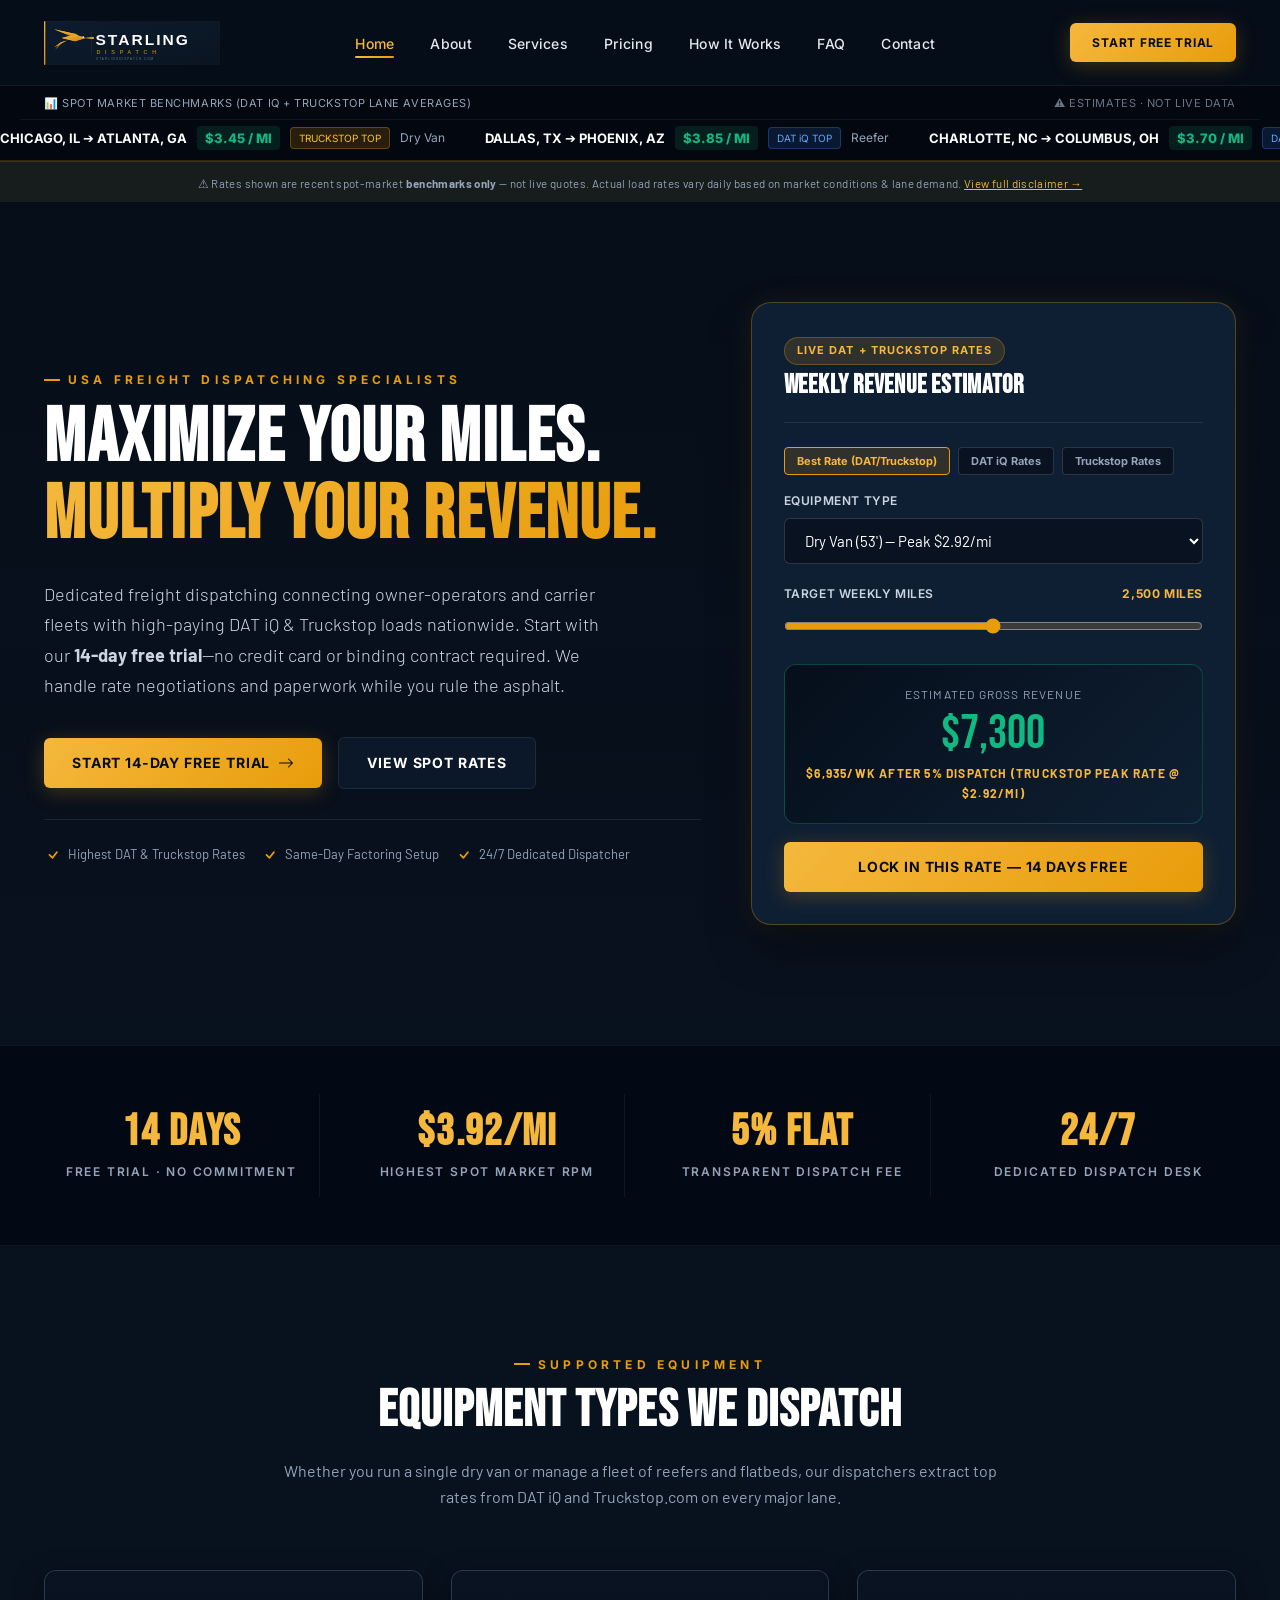
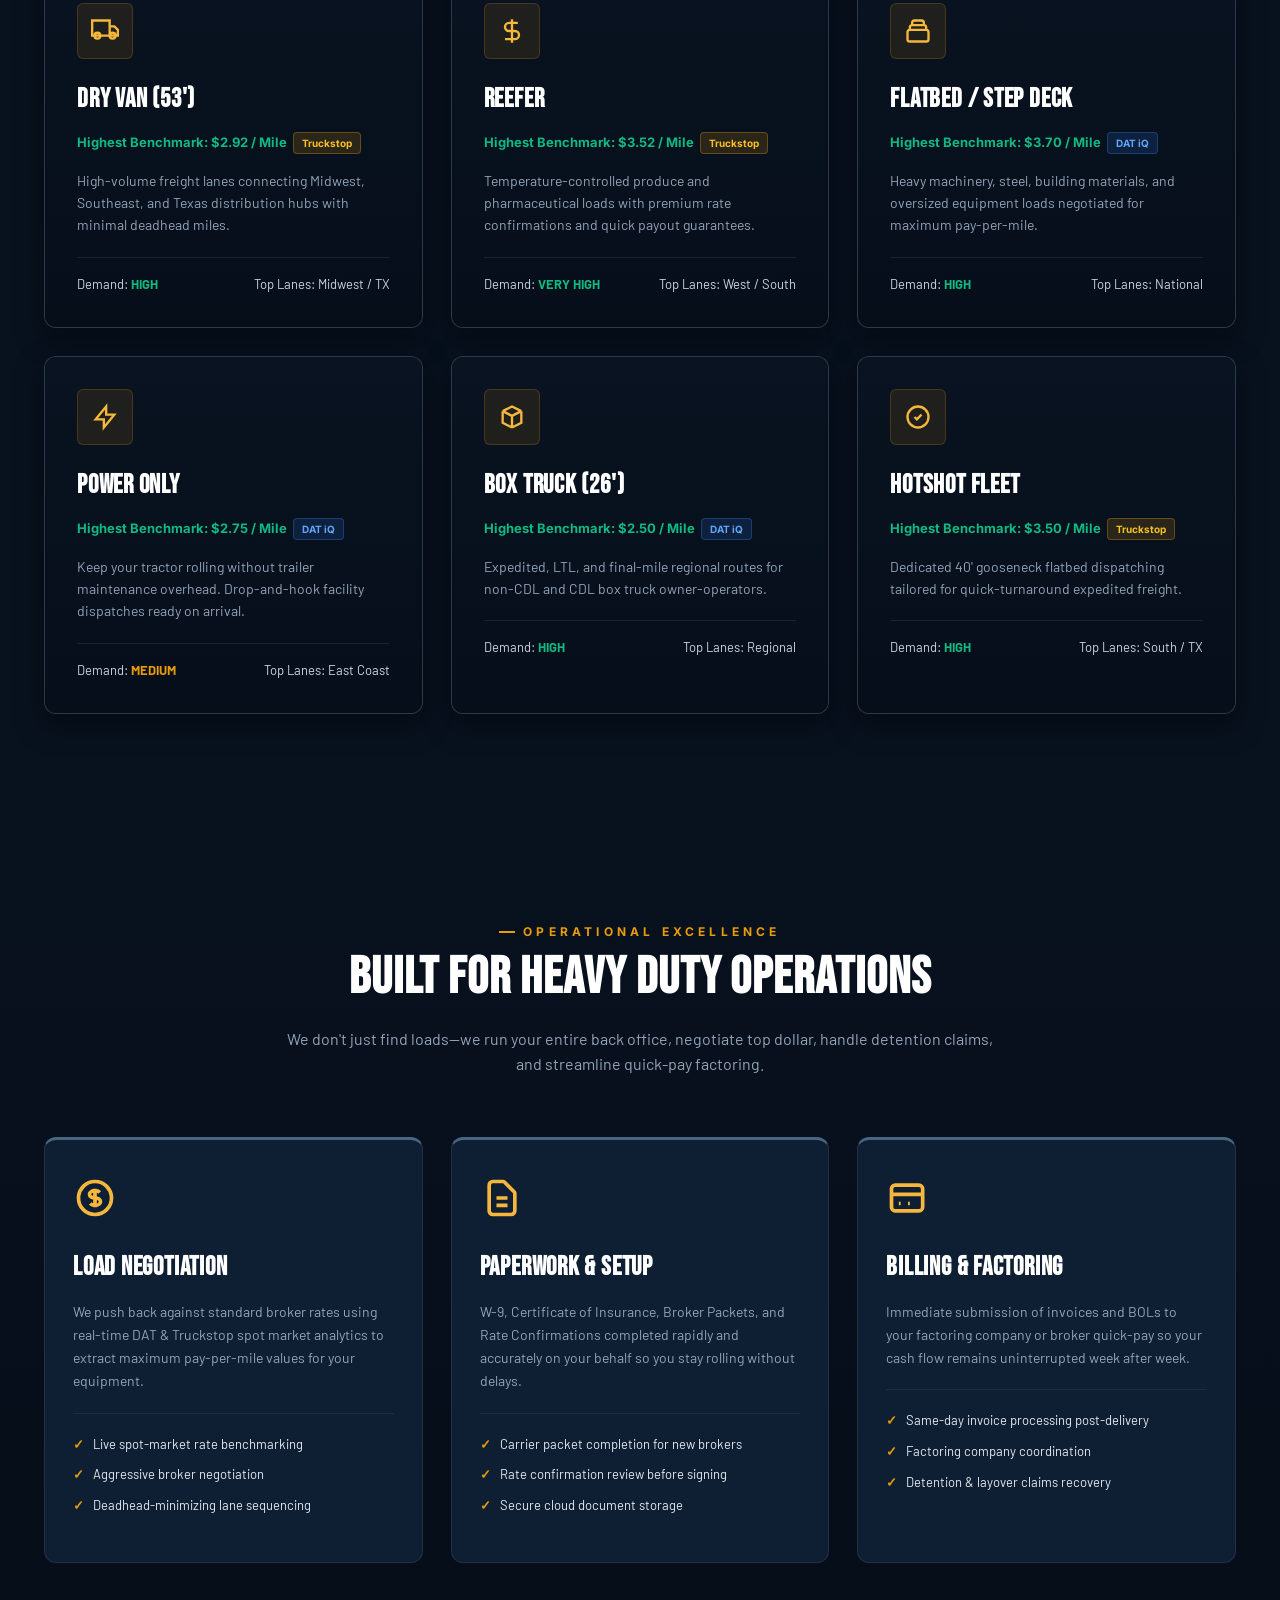
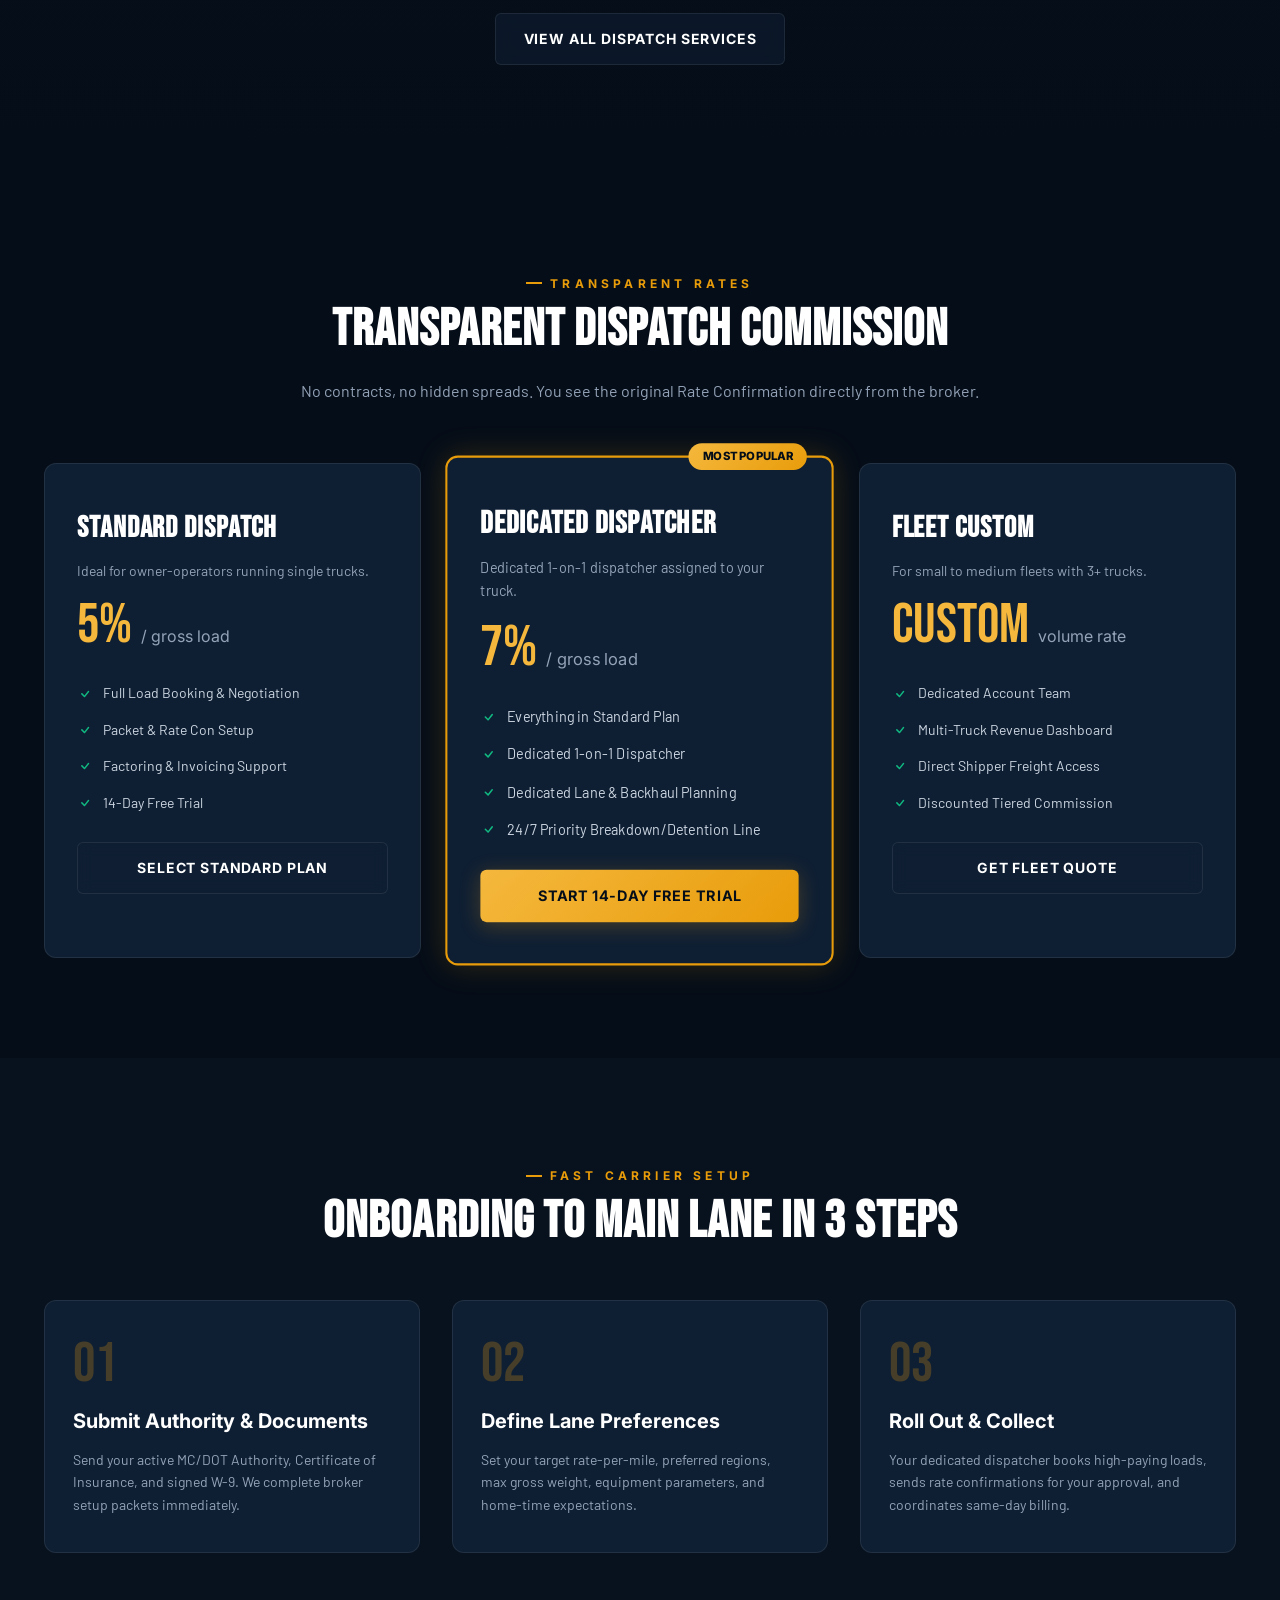
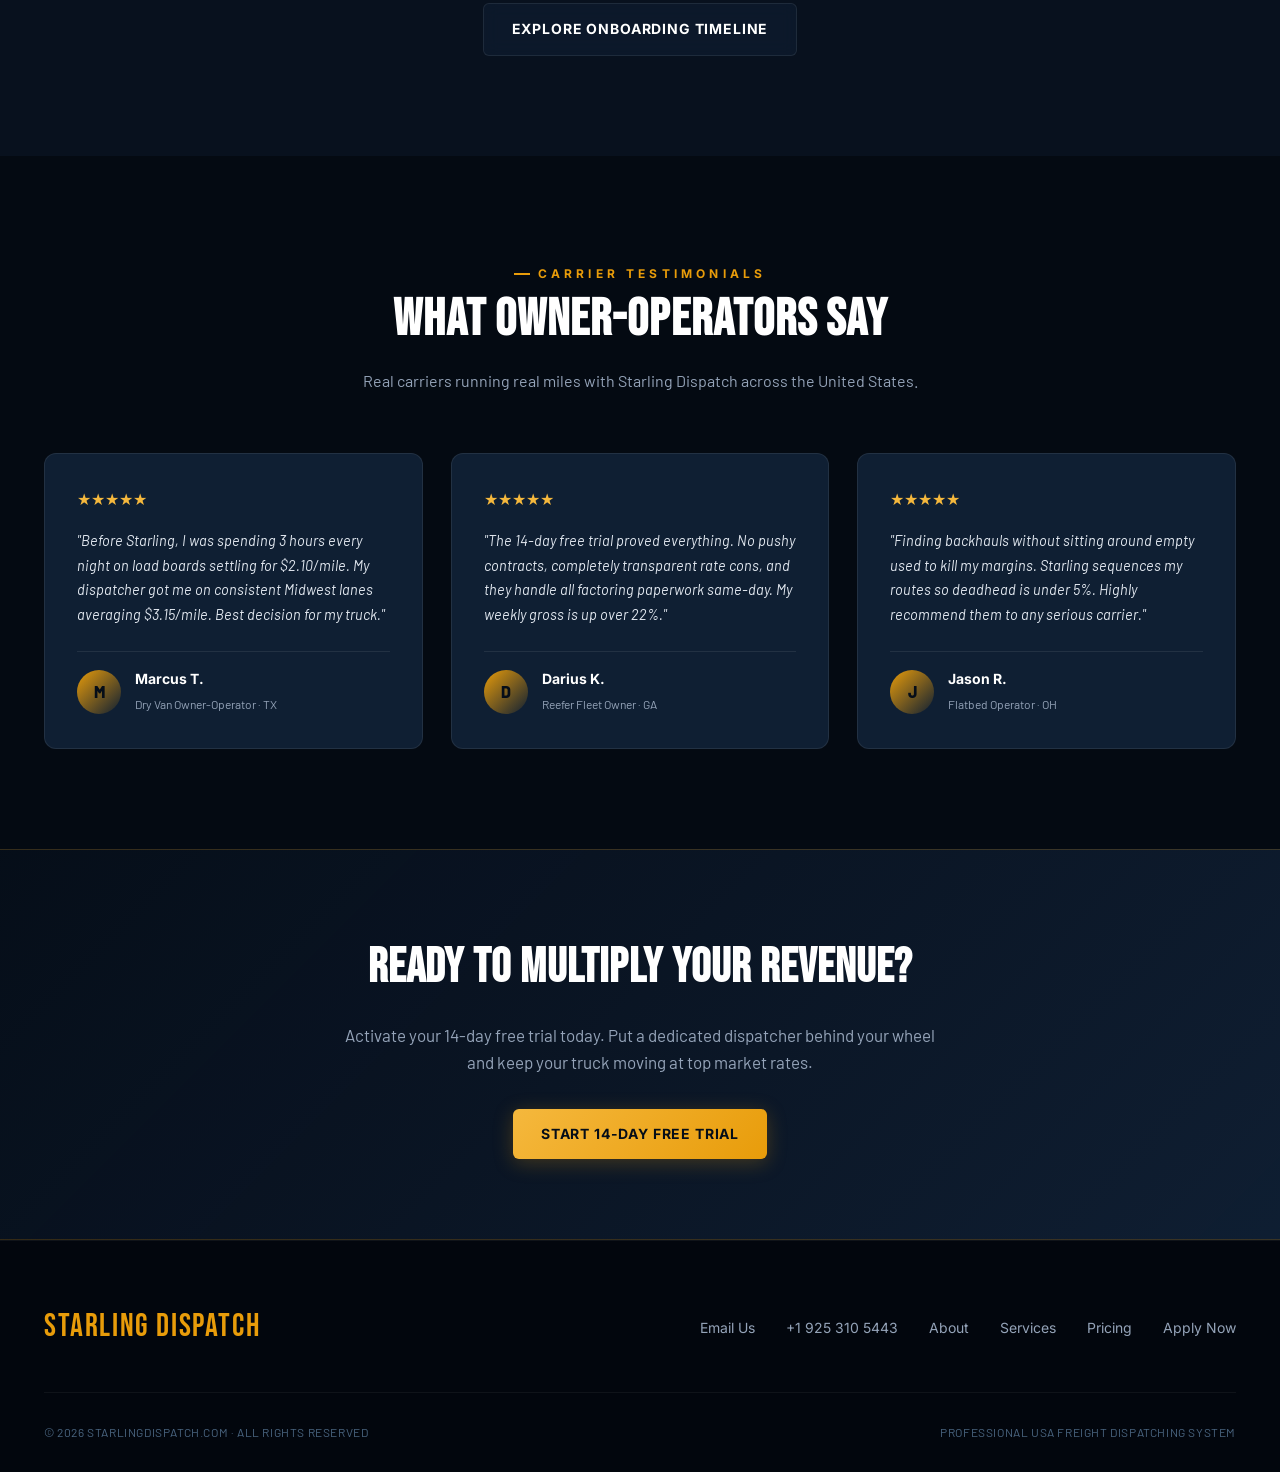
==== commit 5be62f37: "upadted on3rd aug" ====
--- a/index.html
+++ b/index.html
@@ -197,7 +197,7 @@
 </div>
 
 <div class="fleet-grid">
-  <div class="fleet-card">
+  <div class="fleet-card fleet-dry-van">
     <div class="fleet-icon-wrap">
       <svg width="28" height="28" fill="none" stroke="currentColor" stroke-width="2" viewBox="0 0 24 24"><path d="M1 3h15v13H1zM16 8h4l3 3v5h-7V8zM5.5 18.5a2.5 2.5 0 100-5 2.5 2.5 0 000 5zM18.5 18.5a2.5 2.5 0 100-5 2.5 2.5 0 000 5z"/></svg>
     </div>
@@ -210,7 +210,7 @@
     </div>
   </div>
 
-  <div class="fleet-card">
+  <div class="fleet-card fleet-reefer">
     <div class="fleet-icon-wrap">
       <svg width="28" height="28" fill="none" stroke="currentColor" stroke-width="2" viewBox="0 0 24 24"><path d="M12 2v20M17 5H9.5a3.5 3.5 0 000 7h5a3.5 3.5 0 010 7H6"/></svg>
     </div>
@@ -223,7 +223,7 @@
     </div>
   </div>
 
-  <div class="fleet-card">
+  <div class="fleet-card fleet-flatbed">
     <div class="fleet-icon-wrap">
       <svg width="28" height="28" fill="none" stroke="currentColor" stroke-width="2" viewBox="0 0 24 24"><path d="M19 11H5m14 0a2 2 0 012 2v6a2 2 0 01-2 2H5a2 2 0 01-2-2v-6a2 2 0 012-2m14 0V9a2 2 0 00-2-2M5 11V9a2 2 0 012-2m0 0V5a2 2 0 012-2h6a2 2 0 012 2v2M7 7h10"/></svg>
     </div>
@@ -236,7 +236,7 @@
     </div>
   </div>
 
-  <div class="fleet-card">
+  <div class="fleet-card fleet-power-only">
     <div class="fleet-icon-wrap">
       <svg width="28" height="28" fill="none" stroke="currentColor" stroke-width="2" viewBox="0 0 24 24"><path d="M13 10V3L4 14h7v7l9-11h-7z"/></svg>
     </div>
@@ -249,7 +249,7 @@
     </div>
   </div>
 
-  <div class="fleet-card">
+  <div class="fleet-card fleet-box-truck">
     <div class="fleet-icon-wrap">
       <svg width="28" height="28" fill="none" stroke="currentColor" stroke-width="2" viewBox="0 0 24 24"><path d="M20 7l-8-4-8 4m16 0l-8 4m8-4v10l-8 4m0-10L4 7m8 4v10M4 7v10l8 4"/></svg>
     </div>
@@ -262,7 +262,7 @@
     </div>
   </div>
 
-  <div class="fleet-card">
+  <div class="fleet-card fleet-hotshot">
     <div class="fleet-icon-wrap">
       <svg width="28" height="28" fill="none" stroke="currentColor" stroke-width="2" viewBox="0 0 24 24"><path d="M9 12l2 2 4-4m6 2a9 9 0 11-18 0 9 9 0 0118 0z"/></svg>
     </div>
--- a/styles.css
+++ b/styles.css
@@ -306,9 +306,8 @@
 .hero {
   position: relative;
   padding: 100px 0 120px;
-  background: radial-gradient(circle at 20% 20%, rgba(232, 156, 10, 0.12) 0%, transparent 50%),
-              radial-gradient(circle at 80% 80%, rgba(15, 31, 51, 0.8) 0%, transparent 60%),
-              linear-gradient(180deg, var(--navy-deep) 0%, var(--navy-bg) 100%);
+  background: linear-gradient(180deg, rgba(5, 13, 24, 0.88) 0%, rgba(8, 17, 30, 0.94) 100%),
+              url('images/hero-bg.png') center/cover no-repeat;
   overflow: hidden;
 }
 
@@ -537,19 +536,64 @@
 }
 
 .fleet-card {
-  background: var(--navy-card);
-  border: var(--border-glass);
+  background-color: var(--navy-card);
+  background-size: cover;
+  background-position: center;
+  background-repeat: no-repeat;
+  border: 1px solid rgba(255, 255, 255, 0.12);
   border-radius: var(--radius-md);
   padding: 32px;
   transition: var(--transition);
   position: relative;
   overflow: hidden;
+  box-shadow: 0 10px 30px rgba(0, 0, 0, 0.4);
+  z-index: 1;
+}
+
+.fleet-card::before {
+  content: '';
+  position: absolute;
+  top: 0;
+  left: 0;
+  right: 0;
+  bottom: 0;
+  background: linear-gradient(180deg, rgba(8, 17, 30, 0.86) 0%, rgba(5, 13, 24, 0.95) 100%);
+  transition: var(--transition);
+  z-index: -1;
+}
+
+.fleet-card:hover::before {
+  background: linear-gradient(180deg, rgba(8, 17, 30, 0.72) 0%, rgba(5, 13, 24, 0.90) 100%);
 }
 
 .fleet-card:hover {
-  transform: translateY(-6px);
-  border-color: rgba(232, 156, 10, 0.4);
-  box-shadow: 0 15px 35px rgba(0, 0, 0, 0.4), 0 0 20px rgba(232, 156, 10, 0.1);
+  transform: translateY(-8px);
+  border-color: rgba(232, 156, 10, 0.6);
+  box-shadow: 0 20px 45px rgba(0, 0, 0, 0.6), 0 0 25px rgba(232, 156, 10, 0.25);
+}
+
+.fleet-dry-van {
+  background-image: url('images/dry-van.png');
+}
+
+.fleet-reefer {
+  background-image: url('images/reefer.png');
+}
+
+.fleet-flatbed {
+  background-image: url('images/flatbed.png');
+}
+
+.fleet-power-only {
+  background-image: url('images/power-only.png');
+}
+
+.fleet-box-truck {
+  background-image: url('images/box-truck.png');
+}
+
+.fleet-hotshot {
+  background-image: url('images/hotshot.png');
 }
 
 .fleet-icon-wrap {
@@ -965,7 +1009,8 @@
 .page-hero {
   position: relative;
   padding: 150px 0 70px;
-  background: linear-gradient(180deg, #030810 0%, var(--navy-bg) 100%);
+  background: linear-gradient(180deg, rgba(3, 8, 16, 0.88) 0%, rgba(8, 17, 30, 0.95) 100%),
+              url('images/hero-bg.png') center/cover no-repeat;
   border-bottom: 1px solid rgba(255, 255, 255, 0.05);
 }
 
@@ -1141,7 +1186,8 @@
 /* ── CTA BAND ── */
 .cta-band {
   padding: 80px 0;
-  background: linear-gradient(135deg, #050D18 0%, #0F1F33 100%);
+  background: linear-gradient(135deg, rgba(5, 13, 24, 0.90) 0%, rgba(15, 31, 51, 0.94) 100%),
+              url('images/hero-bg.png') center/cover no-repeat;
   text-align: center;
   border-top: 1px solid rgba(232, 156, 10, 0.2);
   border-bottom: 1px solid rgba(232, 156, 10, 0.2);
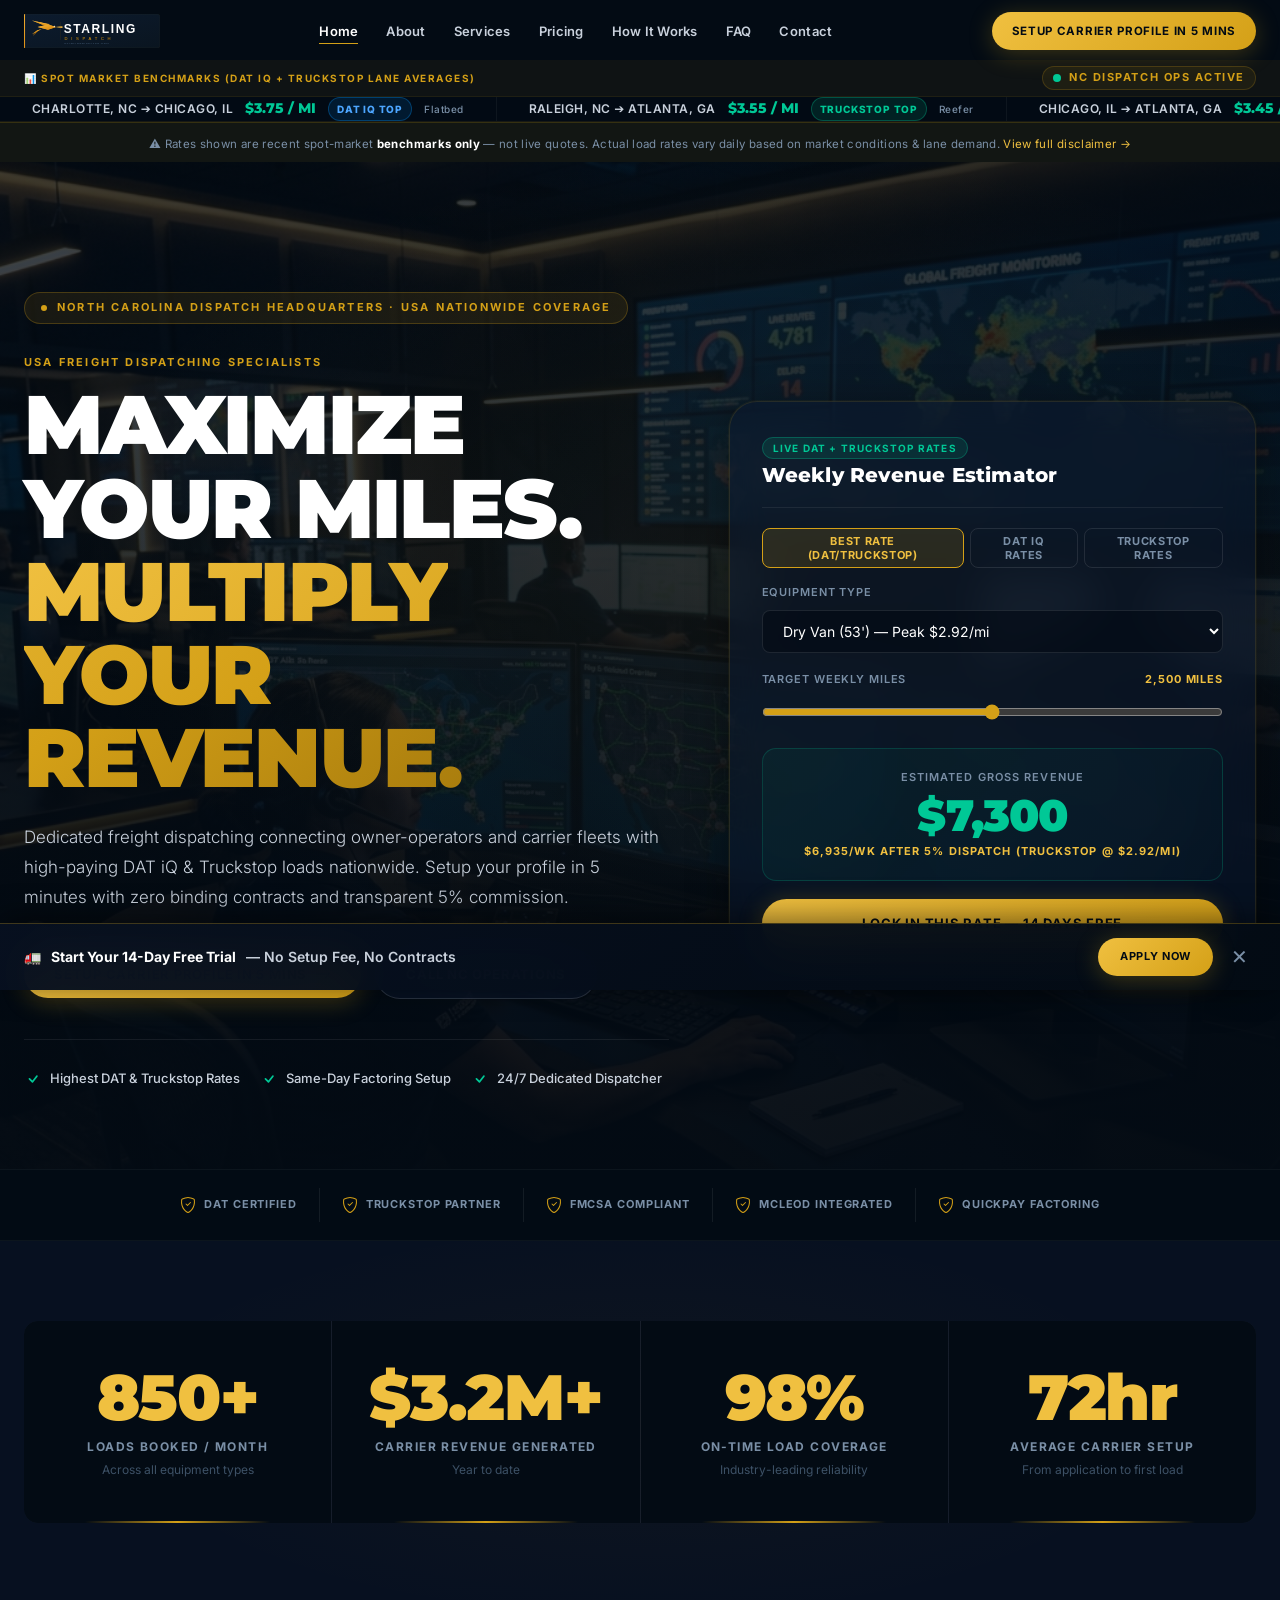
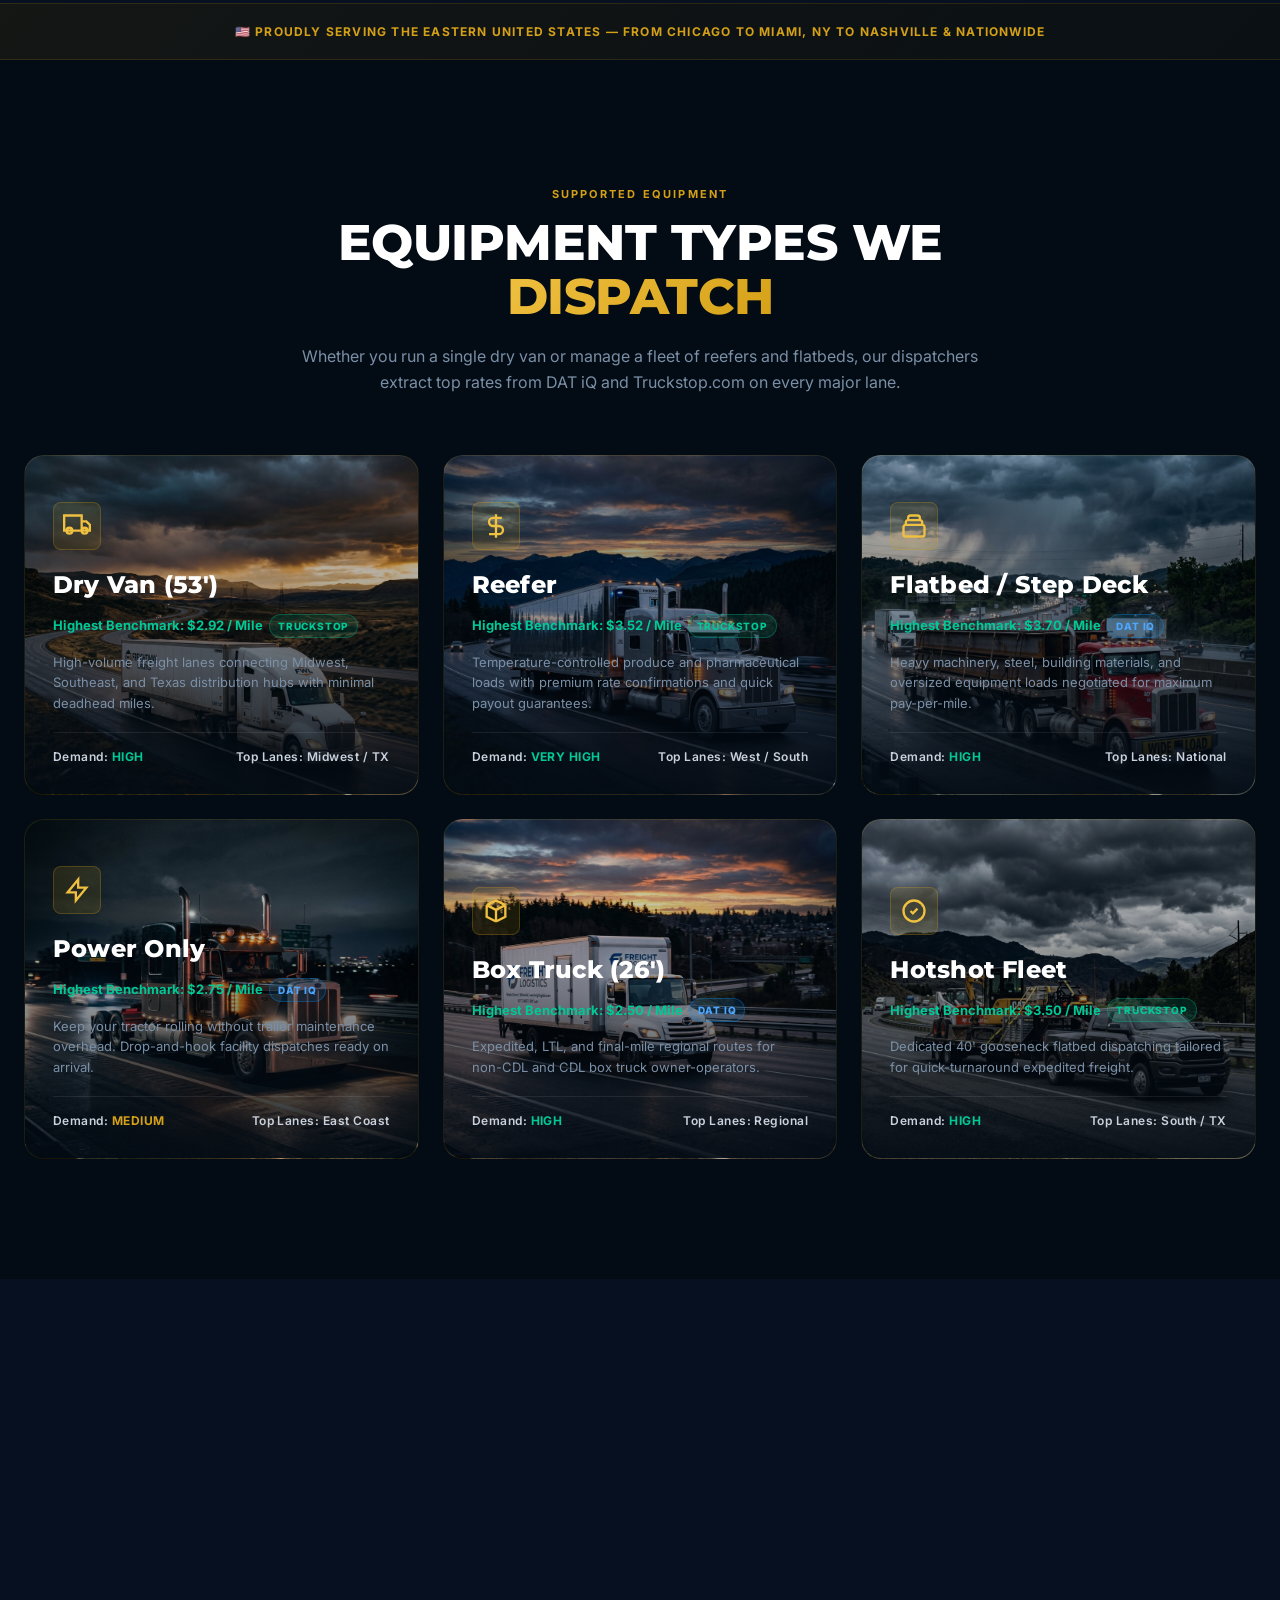
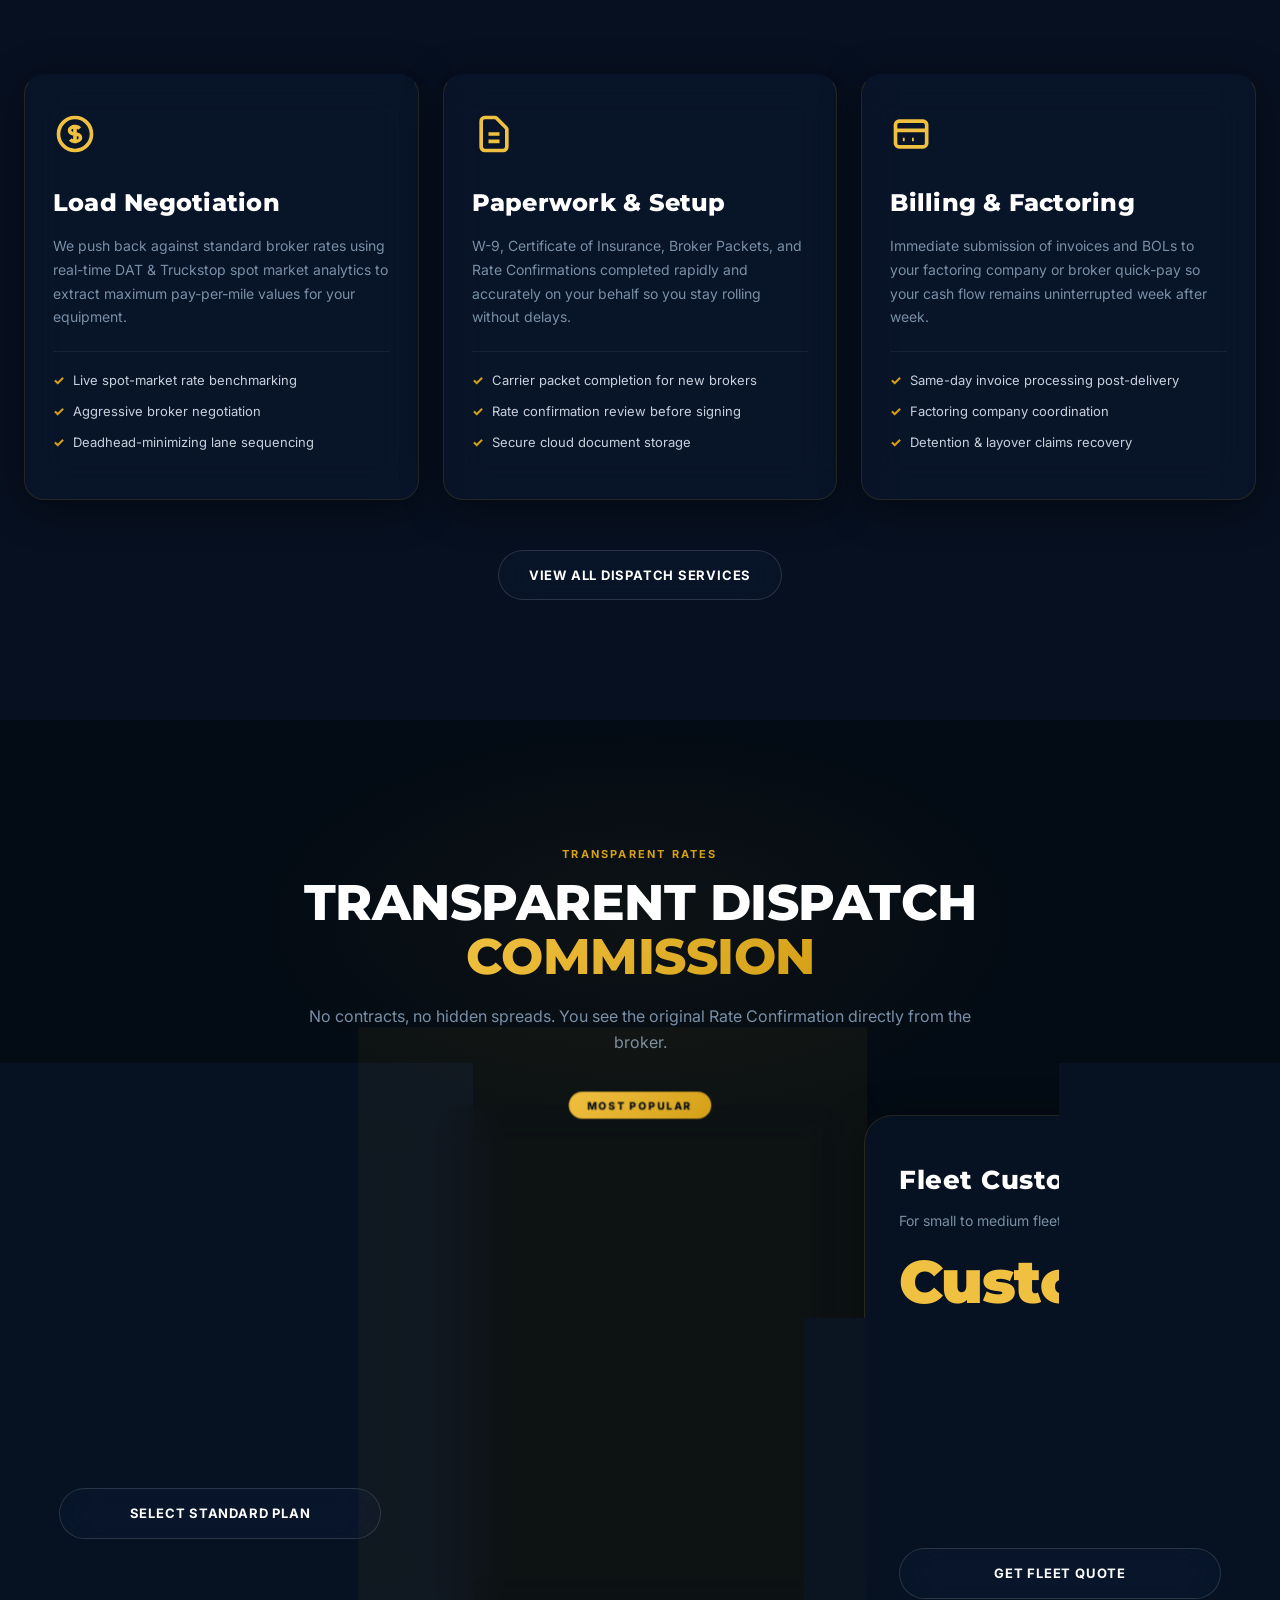
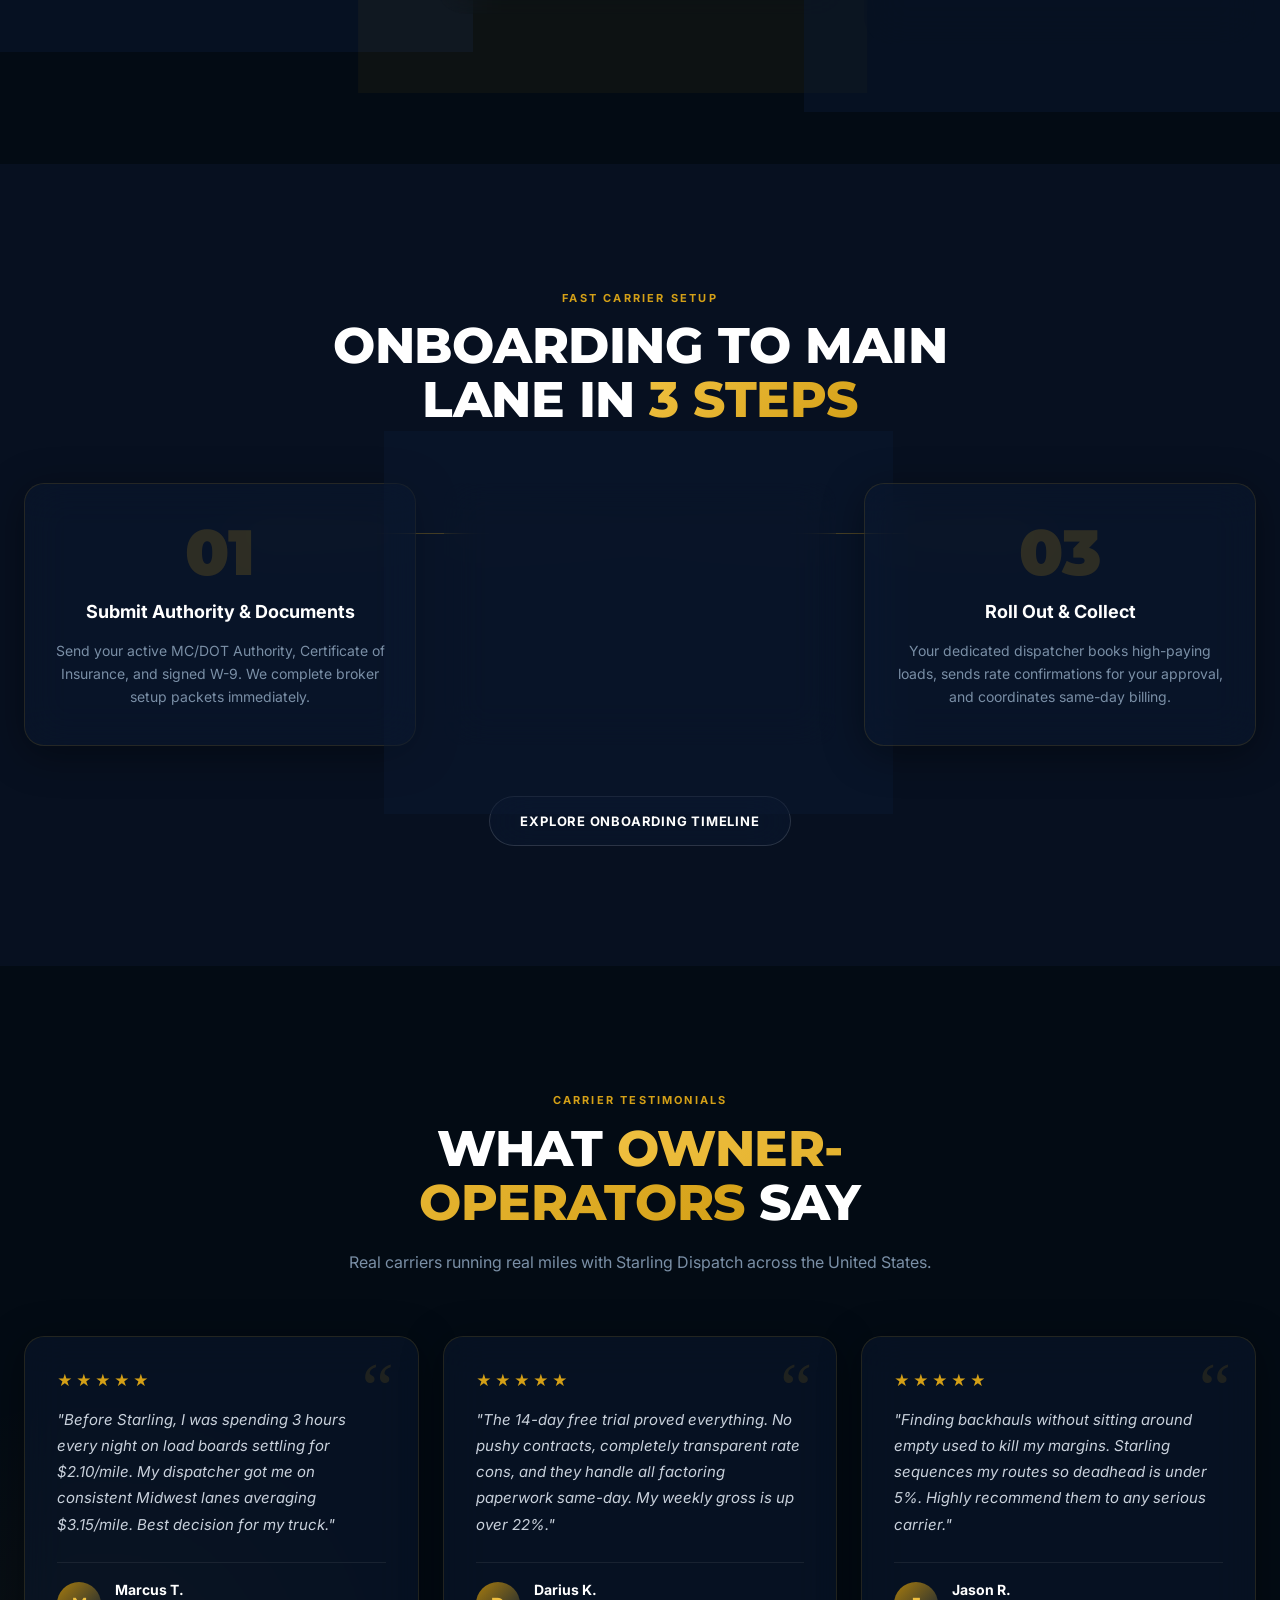
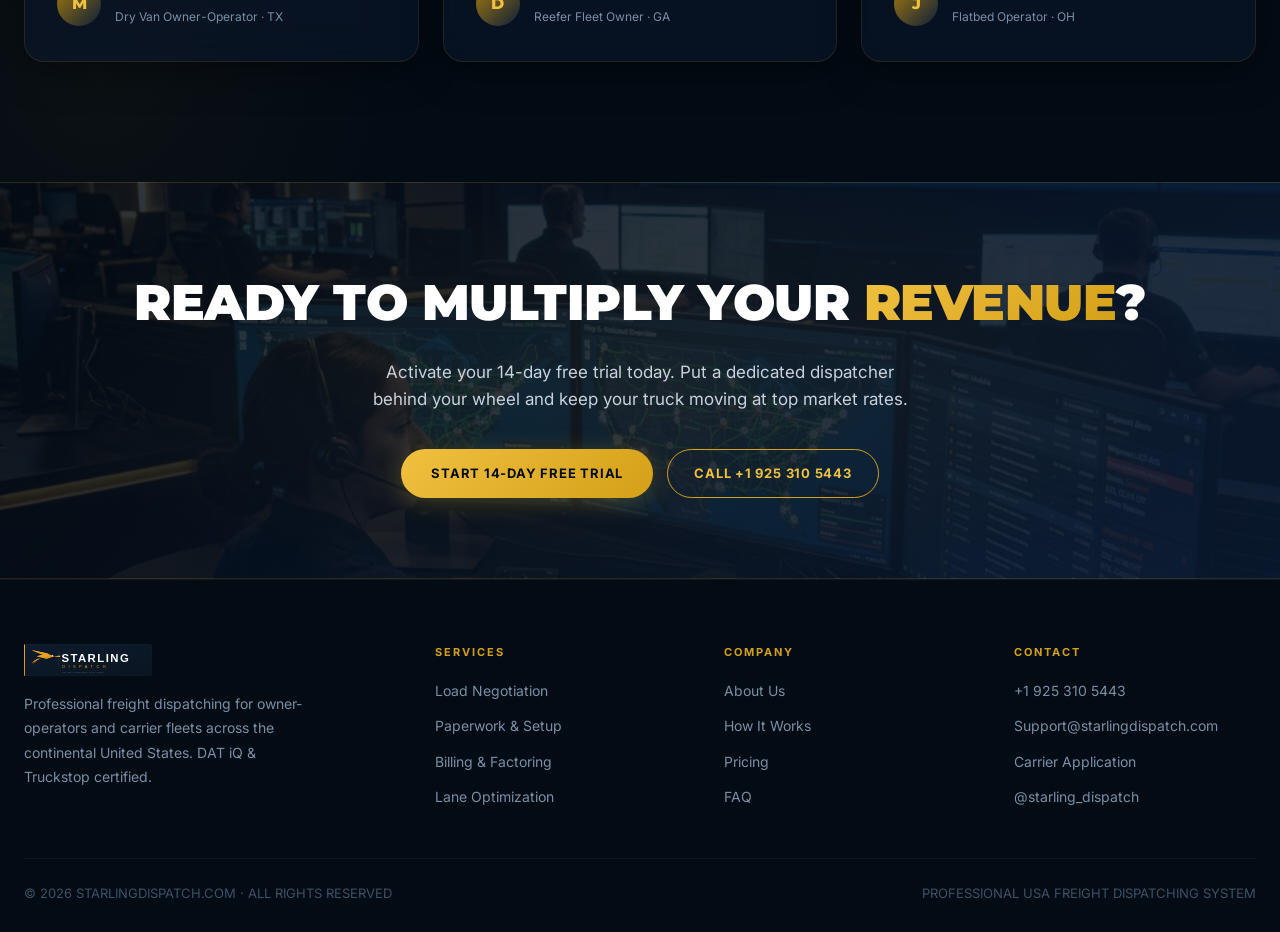
==== commit 14f49794: "final update" ====
--- a/index.html
+++ b/index.html
@@ -7,7 +7,7 @@
 <meta name="description" content="Professional truck dispatching for owner-operators and carrier fleets across the USA. High-paying loads, DAT & Truckstop top spot rates, 5% transparent commission." />
 <link rel="preconnect" href="https://fonts.googleapis.com" />
 <link rel="preconnect" href="https://fonts.gstatic.com" crossorigin />
-<link href="https://fonts.googleapis.com/css2?family=Barlow:wght@300;400;500;600;700&family=Bebas+Neue&family=Inter:wght@300;400;500;600;700;800&display=swap" rel="stylesheet" />
+<link href="https://fonts.googleapis.com/css2?family=Montserrat:wght@300;400;500;600;700;800;900&family=Inter:wght@300;400;500;600;700;800&display=swap" rel="stylesheet" />
 <link rel="stylesheet" href="styles.css" />
 </head>
 <body>
@@ -29,7 +29,7 @@
 </ul>
 </nav>
 <div class="header-cta">
-<a href="contact.html" class="btn btn-primary" style="padding: 10px 22px; font-size: 12px;">Start Free Trial</a>
+<a href="contact.html" class="btn btn-primary" style="padding: 10px 20px; font-size: 11.5px; text-transform: uppercase;">Setup Carrier Profile in 5 Mins</a>
 </div>
 <button class="nav-toggle" aria-label="Open menu">☰</button>
 </div>
@@ -39,9 +39,21 @@
 <div class="ticker-wrap">
   <div class="ticker-header-bar container">
     <span>📊 SPOT MARKET BENCHMARKS (DAT iQ + TRUCKSTOP LANE AVERAGES)</span>
-    <span style="font-size:11px; opacity:.7;">⚠ ESTIMATES · NOT LIVE DATA</span>
+    <span class="pulse-pill" style="padding:2px 10px; font-size:11px;"><span class="pulse-dot"></span> NC DISPATCH OPS ACTIVE</span>
   </div>
   <div class="ticker-content">
+    <div class="ticker-item">
+      <span class="ticker-lane">CHARLOTTE, NC ➔ CHICAGO, IL</span>
+      <span class="ticker-rate">$3.75 / MI</span>
+      <span class="badge-dat">DAT iQ TOP</span>
+      <span class="ticker-equip">Flatbed</span>
+    </div>
+    <div class="ticker-item">
+      <span class="ticker-lane">RALEIGH, NC ➔ ATLANTA, GA</span>
+      <span class="ticker-rate">$3.55 / MI</span>
+      <span class="badge-truckstop">TRUCKSTOP TOP</span>
+      <span class="ticker-equip">Reefer</span>
+    </div>
     <div class="ticker-item">
       <span class="ticker-lane">CHICAGO, IL ➔ ATLANTA, GA</span>
       <span class="ticker-rate">$3.45 / MI</span>
@@ -55,60 +67,50 @@
       <span class="ticker-equip">Reefer</span>
     </div>
     <div class="ticker-item">
-      <span class="ticker-lane">CHARLOTTE, NC ➔ COLUMBUS, OH</span>
-      <span class="ticker-rate">$3.70 / MI</span>
-      <span class="badge-dat">DAT iQ TOP</span>
-      <span class="ticker-equip">Flatbed</span>
-    </div>
-    <div class="ticker-item">
       <span class="ticker-lane">HARRISBURG, PA ➔ CHICAGO, IL</span>
       <span class="ticker-rate">$3.92 / MI</span>
       <span class="badge-truckstop">TRUCKSTOP TOP</span>
       <span class="ticker-equip">Step Deck</span>
     </div>
     <div class="ticker-item">
-      <span class="ticker-lane">LOS ANGELES, CA ➔ DENVER, CO</span>
-      <span class="ticker-rate">$3.35 / MI</span>
+      <span class="ticker-lane">GREENSBORO, NC ➔ MEMPHIS, TN</span>
+      <span class="ticker-rate">$3.10 / MI</span>
       <span class="badge-dat">DAT iQ TOP</span>
-      <span class="ticker-equip">Power Only</span>
-    </div>
-    <div class="ticker-item">
-      <span class="ticker-lane">KANSAS CITY, MO ➔ MEMPHIS, TN</span>
-      <span class="ticker-rate">$2.80 / MI</span>
-      <span class="badge-truckstop">TRUCKSTOP TOP</span>
       <span class="ticker-equip">Box Truck</span>
     </div>
   </div>
 </div>
 <div style="background:rgba(255,193,7,0.06); border-top:1px solid rgba(255,193,7,0.15); padding:7px 0; text-align:center;">
-  <span style="color:var(--gray-mid); font-size:11.5px; letter-spacing:.03em;">⚠ Rates shown are recent spot-market <strong style="color:var(--off-white);">benchmarks only</strong> — not live quotes. Actual load rates vary daily based on market conditions &amp; lane demand. <a href="pricing.html" style="color:var(--gold-light);">View full disclaimer →</a></span>
+  <span style="color:var(--gray-mid); font-size:11.5px; letter-spacing:.03em;">⚠ Rates shown are recent spot-market <strong style="color:var(--white);">benchmarks only</strong> — not live quotes. Actual load rates vary daily based on market conditions &amp; lane demand. <a href="pricing.html" style="color:var(--gold-light);">View full disclaimer →</a></span>
 </div>
 
 <!-- HERO SECTION -->
 <section class="hero">
+<div class="hero-bg"></div>
 <div class="container hero-grid">
-<div class="hero-content">
+<div class="hero-content reveal">
+<div class="hero-eyebrow">NORTH CAROLINA DISPATCH HEADQUARTERS · USA NATIONWIDE COVERAGE</div>
 <span class="section-label">USA Freight Dispatching Specialists</span>
-<h1>MAXIMIZE YOUR MILES.<br><span>MULTIPLY YOUR REVENUE.</span></h1>
-<p class="lead">Dedicated freight dispatching connecting owner-operators and carrier fleets with high-paying DAT iQ & Truckstop loads nationwide. Start with our <strong>14-day free trial</strong>—no credit card or binding contract required. We handle rate negotiations and paperwork while you rule the asphalt.</p>
+<h1>MAXIMIZE YOUR MILES.<br><span class="gold">MULTIPLY YOUR REVENUE.</span></h1>
+<p class="lead">Dedicated freight dispatching connecting owner-operators and carrier fleets with high-paying DAT iQ & Truckstop loads nationwide. Setup your profile in 5 minutes with zero binding contracts and transparent 5% commission.</p>
 <div class="hero-actions">
 <a href="contact.html" class="btn btn-primary">
-  Start 14-Day Free Trial
+  Setup Carrier Profile in 5 Mins
   <svg width="16" height="16" fill="currentColor" viewBox="0 0 16 16"><path fill-rule="evenodd" d="M1 8a.5.5 0 0 1 .5-.5h11.793l-3.147-3.146a.5.5 0 0 1 .708-.708l4 4a.5.5 0 0 1 0 .708l-4 4a.5.5 0 0 1-.708-.708L13.293 8.5H1.5A.5.5 0 0 1 1 8z"/></svg>
 </a>
-<a href="pricing.html" class="btn btn-secondary">View Spot Rates</a>
+<a href="tel:+19253105443" class="btn btn-secondary">Call NC Operations</a>
 </div>
 
 <div class="hero-guarantee">
-  <div class="hero-guarantee-item">
+  <div class="guarantee-item">
     <svg width="18" height="18" fill="currentColor" viewBox="0 0 16 16"><path d="M10.97 4.97a.75.75 0 0 1 1.07 1.05l-3.99 4.99a.75.75 0 0 1-1.08.02L4.324 8.384a.75.75 0 1 1 1.06-1.06l2.094 2.093 3.473-4.425a.267.267 0 0 1 .02-.022z"/></svg>
     <span>Highest DAT & Truckstop Rates</span>
   </div>
-  <div class="hero-guarantee-item">
+  <div class="guarantee-item">
     <svg width="18" height="18" fill="currentColor" viewBox="0 0 16 16"><path d="M10.97 4.97a.75.75 0 0 1 1.07 1.05l-3.99 4.99a.75.75 0 0 1-1.08.02L4.324 8.384a.75.75 0 1 1 1.06-1.06l2.094 2.093 3.473-4.425a.267.267 0 0 1 .02-.022z"/></svg>
     <span>Same-Day Factoring Setup</span>
   </div>
-  <div class="hero-guarantee-item">
+  <div class="guarantee-item">
     <svg width="18" height="18" fill="currentColor" viewBox="0 0 16 16"><path d="M10.97 4.97a.75.75 0 0 1 1.07 1.05l-3.99 4.99a.75.75 0 0 1-1.08.02L4.324 8.384a.75.75 0 1 1 1.06-1.06l2.094 2.093 3.473-4.425a.267.267 0 0 1 .02-.022z"/></svg>
     <span>24/7 Dedicated Dispatcher</span>
   </div>
@@ -117,10 +119,10 @@
 
 <!-- INTERACTIVE ESTIMATOR CALCULATOR -->
 <div class="hero-calculator">
-  <div class="calc-card">
+  <div class="calc-card reveal-scale">
     <div class="calc-card-header">
       <div>
-        <span class="badge">Live DAT + Truckstop Rates</span>
+        <span class="calc-badge">Live DAT + Truckstop Rates</span>
         <h3>Weekly Revenue Estimator</h3>
       </div>
     </div>
@@ -165,39 +167,79 @@
 </div>
 </section>
 
-<!-- TRUST METRICS -->
-<section class="metrics">
-<div class="container metrics-grid">
-<div class="metric-card">
-<h3>14 DAYS</h3>
-<p>FREE TRIAL · NO COMMITMENT</p>
-</div>
-<div class="metric-card">
-<h3>$3.92/MI</h3>
-<p>HIGHEST SPOT MARKET RPM</p>
-</div>
-<div class="metric-card">
-<h3>5% FLAT</h3>
-<p>TRANSPARENT DISPATCH FEE</p>
-</div>
-<div class="metric-card">
-<h3>24/7</h3>
-<p>DEDICATED DISPATCH DESK</p>
-</div>
-</div>
-</section>
+<!-- TRUST SIGNALS STRIP -->
+<div class="trust-strip reveal">
+  <div class="container trust-strip-inner">
+    <div class="trust-item">
+      <svg width="16" height="16" fill="currentColor" viewBox="0 0 16 16"><path d="M5.338 1.59a61.44 61.44 0 0 0-2.837.856.481.481 0 0 0-.328.39c-.554 4.157.726 7.19 2.253 9.188a10.725 10.725 0 0 0 2.287 2.233c.346.244.652.42.893.533.12.057.218.095.293.118a.55.55 0 0 0 .101.025.615.615 0 0 0 .1-.025c.076-.023.174-.061.294-.118.24-.113.547-.29.893-.533a10.726 10.726 0 0 0 2.287-2.233c1.527-1.997 2.807-5.031 2.253-9.188a.48.48 0 0 0-.328-.39c-.651-.213-1.75-.56-2.837-.855C9.552 1.29 8.531 1.067 8 1.067c-.53 0-1.552.223-2.662.524zM5.072.56C6.157.265 7.31 0 8 0s1.843.265 2.928.56c1.11.3 2.229.655 2.887.87a1.54 1.54 0 0 1 1.044 1.262c.596 4.477-.787 7.795-2.465 9.99a11.775 11.775 0 0 1-2.517 2.453 7.159 7.159 0 0 1-1.048.625c-.28.132-.581.24-.829.24s-.548-.108-.829-.24a7.158 7.158 0 0 1-1.048-.625 11.777 11.777 0 0 1-2.517-2.453C1.928 10.487.545 7.169 1.141 2.692A1.54 1.54 0 0 1 2.185 1.43 62.456 62.456 0 0 1 5.072.56z"/><path d="M10.854 5.146a.5.5 0 0 1 0 .708l-3 3a.5.5 0 0 1-.708 0l-1.5-1.5a.5.5 0 1 1 .708-.708L7.5 7.793l2.646-2.647a.5.5 0 0 1 .708 0z"/></svg>
+      DAT Certified
+    </div>
+    <div class="trust-item">
+      <svg width="16" height="16" fill="currentColor" viewBox="0 0 16 16"><path d="M5.338 1.59a61.44 61.44 0 0 0-2.837.856.481.481 0 0 0-.328.39c-.554 4.157.726 7.19 2.253 9.188a10.725 10.725 0 0 0 2.287 2.233c.346.244.652.42.893.533.12.057.218.095.293.118a.55.55 0 0 0 .101.025.615.615 0 0 0 .1-.025c.076-.023.174-.061.294-.118.24-.113.547-.29.893-.533a10.726 10.726 0 0 0 2.287-2.233c1.527-1.997 2.807-5.031 2.253-9.188a.48.48 0 0 0-.328-.39c-.651-.213-1.75-.56-2.837-.855C9.552 1.29 8.531 1.067 8 1.067c-.53 0-1.552.223-2.662.524zM5.072.56C6.157.265 7.31 0 8 0s1.843.265 2.928.56c1.11.3 2.229.655 2.887.87a1.54 1.54 0 0 1 1.044 1.262c.596 4.477-.787 7.795-2.465 9.99a11.775 11.775 0 0 1-2.517 2.453 7.159 7.159 0 0 1-1.048.625c-.28.132-.581.24-.829.24s-.548-.108-.829-.24a7.158 7.158 0 0 1-1.048-.625 11.777 11.777 0 0 1-2.517-2.453C1.928 10.487.545 7.169 1.141 2.692A1.54 1.54 0 0 1 2.185 1.43 62.456 62.456 0 0 1 5.072.56z"/><path d="M10.854 5.146a.5.5 0 0 1 0 .708l-3 3a.5.5 0 0 1-.708 0l-1.5-1.5a.5.5 0 1 1 .708-.708L7.5 7.793l2.646-2.647a.5.5 0 0 1 .708 0z"/></svg>
+      Truckstop Partner
+    </div>
+    <div class="trust-item">
+      <svg width="16" height="16" fill="currentColor" viewBox="0 0 16 16"><path d="M5.338 1.59a61.44 61.44 0 0 0-2.837.856.481.481 0 0 0-.328.39c-.554 4.157.726 7.19 2.253 9.188a10.725 10.725 0 0 0 2.287 2.233c.346.244.652.42.893.533.12.057.218.095.293.118a.55.55 0 0 0 .101.025.615.615 0 0 0 .1-.025c.076-.023.174-.061.294-.118.24-.113.547-.29.893-.533a10.726 10.726 0 0 0 2.287-2.233c1.527-1.997 2.807-5.031 2.253-9.188a.48.48 0 0 0-.328-.39c-.651-.213-1.75-.56-2.837-.855C9.552 1.29 8.531 1.067 8 1.067c-.53 0-1.552.223-2.662.524zM5.072.56C6.157.265 7.31 0 8 0s1.843.265 2.928.56c1.11.3 2.229.655 2.887.87a1.54 1.54 0 0 1 1.044 1.262c.596 4.477-.787 7.795-2.465 9.99a11.775 11.775 0 0 1-2.517 2.453 7.159 7.159 0 0 1-1.048.625c-.28.132-.581.24-.829.24s-.548-.108-.829-.24a7.158 7.158 0 0 1-1.048-.625 11.777 11.777 0 0 1-2.517-2.453C1.928 10.487.545 7.169 1.141 2.692A1.54 1.54 0 0 1 2.185 1.43 62.456 62.456 0 0 1 5.072.56z"/><path d="M10.854 5.146a.5.5 0 0 1 0 .708l-3 3a.5.5 0 0 1-.708 0l-1.5-1.5a.5.5 0 1 1 .708-.708L7.5 7.793l2.646-2.647a.5.5 0 0 1 .708 0z"/></svg>
+      FMCSA Compliant
+    </div>
+    <div class="trust-item">
+      <svg width="16" height="16" fill="currentColor" viewBox="0 0 16 16"><path d="M5.338 1.59a61.44 61.44 0 0 0-2.837.856.481.481 0 0 0-.328.39c-.554 4.157.726 7.19 2.253 9.188a10.725 10.725 0 0 0 2.287 2.233c.346.244.652.42.893.533.12.057.218.095.293.118a.55.55 0 0 0 .101.025.615.615 0 0 0 .1-.025c.076-.023.174-.061.294-.118.24-.113.547-.29.893-.533a10.726 10.726 0 0 0 2.287-2.233c1.527-1.997 2.807-5.031 2.253-9.188a.48.48 0 0 0-.328-.39c-.651-.213-1.75-.56-2.837-.855C9.552 1.29 8.531 1.067 8 1.067c-.53 0-1.552.223-2.662.524zM5.072.56C6.157.265 7.31 0 8 0s1.843.265 2.928.56c1.11.3 2.229.655 2.887.87a1.54 1.54 0 0 1 1.044 1.262c.596 4.477-.787 7.795-2.465 9.99a11.775 11.775 0 0 1-2.517 2.453 7.159 7.159 0 0 1-1.048.625c-.28.132-.581.24-.829.24s-.548-.108-.829-.24a7.158 7.158 0 0 1-1.048-.625 11.777 11.777 0 0 1-2.517-2.453C1.928 10.487.545 7.169 1.141 2.692A1.54 1.54 0 0 1 2.185 1.43 62.456 62.456 0 0 1 5.072.56z"/><path d="M10.854 5.146a.5.5 0 0 1 0 .708l-3 3a.5.5 0 0 1-.708 0l-1.5-1.5a.5.5 0 1 1 .708-.708L7.5 7.793l2.646-2.647a.5.5 0 0 1 .708 0z"/></svg>
+      McLeod Integrated
+    </div>
+    <div class="trust-item">
+      <svg width="16" height="16" fill="currentColor" viewBox="0 0 16 16"><path d="M5.338 1.59a61.44 61.44 0 0 0-2.837.856.481.481 0 0 0-.328.39c-.554 4.157.726 7.19 2.253 9.188a10.725 10.725 0 0 0 2.287 2.233c.346.244.652.42.893.533.12.057.218.095.293.118a.55.55 0 0 0 .101.025.615.615 0 0 0 .1-.025c.076-.023.174-.061.294-.118.24-.113.547-.29.893-.533a10.726 10.726 0 0 0 2.287-2.233c1.527-1.997 2.807-5.031 2.253-9.188a.48.48 0 0 0-.328-.39c-.651-.213-1.75-.56-2.837-.855C9.552 1.29 8.531 1.067 8 1.067c-.53 0-1.552.223-2.662.524zM5.072.56C6.157.265 7.31 0 8 0s1.843.265 2.928.56c1.11.3 2.229.655 2.887.87a1.54 1.54 0 0 1 1.044 1.262c.596 4.477-.787 7.795-2.465 9.99a11.775 11.775 0 0 1-2.517 2.453 7.159 7.159 0 0 1-1.048.625c-.28.132-.581.24-.829.24s-.548-.108-.829-.24a7.158 7.158 0 0 1-1.048-.625 11.777 11.777 0 0 1-2.517-2.453C1.928 10.487.545 7.169 1.141 2.692A1.54 1.54 0 0 1 2.185 1.43 62.456 62.456 0 0 1 5.072.56z"/><path d="M10.854 5.146a.5.5 0 0 1 0 .708l-3 3a.5.5 0 0 1-.708 0l-1.5-1.5a.5.5 0 1 1 .708-.708L7.5 7.793l2.646-2.647a.5.5 0 0 1 .708 0z"/></svg>
+      QuickPay Factoring
+    </div>
+  </div>
+</div>
+
+<!-- ANIMATED STATS COUNTER SECTION -->
+<section class="stats-section">
+  <div class="container">
+    <div class="stats-grid stagger">
+      <div class="stat-card reveal">
+        <div class="stat-number" data-target="850" data-suffix="+">0</div>
+        <div class="stat-label">Loads Booked / Month</div>
+        <div class="stat-sub">Across all equipment types</div>
+      </div>
+      <div class="stat-card reveal">
+        <div class="stat-number" data-target="3.2" data-prefix="$" data-suffix="M+" data-decimals="1">0</div>
+        <div class="stat-label">Carrier Revenue Generated</div>
+        <div class="stat-sub">Year to date</div>
+      </div>
+      <div class="stat-card reveal">
+        <div class="stat-number" data-target="98" data-suffix="%">0</div>
+        <div class="stat-label">On-Time Load Coverage</div>
+        <div class="stat-sub">Industry-leading reliability</div>
+      </div>
+      <div class="stat-card reveal">
+        <div class="stat-number" data-target="72" data-suffix="hr">0</div>
+        <div class="stat-label">Average Carrier Setup</div>
+        <div class="stat-sub">From application to first load</div>
+      </div>
+    </div>
+  </div>
+</section>
+
+<!-- EASTERN USA REGION BANNER -->
+<div class="region-banner reveal">
+  <div class="container">
+    <p>🇺🇸 Proudly Serving the Eastern United States — From Chicago to Miami, NY to Nashville & Nationwide</p>
+  </div>
+</div>
 
 <!-- EQUIPMENT FLEET COVERAGE SHOWCASE -->
 <section class="fleet-section">
 <div class="container">
-<div class="services-header">
+<div class="services-header reveal">
 <span class="section-label">Supported Equipment</span>
-<h2 class="section-title">EQUIPMENT TYPES WE DISPATCH</h2>
-<p style="color: var(--gray-mid);">Whether you run a single dry van or manage a fleet of reefers and flatbeds, our dispatchers extract top rates from DAT iQ and Truckstop.com on every major lane.</p>
-</div>
-
-<div class="fleet-grid">
-  <div class="fleet-card fleet-dry-van">
+<h2 class="section-title">EQUIPMENT TYPES WE <span>DISPATCH</span></h2>
+<p>Whether you run a single dry van or manage a fleet of reefers and flatbeds, our dispatchers extract top rates from DAT iQ and Truckstop.com on every major lane.</p>
+</div>
+
+<div class="fleet-grid stagger">
+  <div class="fleet-card fleet-dry-van reveal">
+    <div class="fleet-card-body">
     <div class="fleet-icon-wrap">
       <svg width="28" height="28" fill="none" stroke="currentColor" stroke-width="2" viewBox="0 0 24 24"><path d="M1 3h15v13H1zM16 8h4l3 3v5h-7V8zM5.5 18.5a2.5 2.5 0 100-5 2.5 2.5 0 000 5zM18.5 18.5a2.5 2.5 0 100-5 2.5 2.5 0 000 5z"/></svg>
     </div>
@@ -208,9 +250,11 @@
       <span>Demand: <strong style="color:var(--emerald);">HIGH</strong></span>
       <span>Top Lanes: Midwest / TX</span>
     </div>
-  </div>
-
-  <div class="fleet-card fleet-reefer">
+    </div>
+  </div>
+
+  <div class="fleet-card fleet-reefer reveal">
+    <div class="fleet-card-body">
     <div class="fleet-icon-wrap">
       <svg width="28" height="28" fill="none" stroke="currentColor" stroke-width="2" viewBox="0 0 24 24"><path d="M12 2v20M17 5H9.5a3.5 3.5 0 000 7h5a3.5 3.5 0 010 7H6"/></svg>
     </div>
@@ -221,9 +265,11 @@
       <span>Demand: <strong style="color:var(--emerald);">VERY HIGH</strong></span>
       <span>Top Lanes: West / South</span>
     </div>
-  </div>
-
-  <div class="fleet-card fleet-flatbed">
+    </div>
+  </div>
+
+  <div class="fleet-card fleet-flatbed reveal">
+    <div class="fleet-card-body">
     <div class="fleet-icon-wrap">
       <svg width="28" height="28" fill="none" stroke="currentColor" stroke-width="2" viewBox="0 0 24 24"><path d="M19 11H5m14 0a2 2 0 012 2v6a2 2 0 01-2 2H5a2 2 0 01-2-2v-6a2 2 0 012-2m14 0V9a2 2 0 00-2-2M5 11V9a2 2 0 012-2m0 0V5a2 2 0 012-2h6a2 2 0 012 2v2M7 7h10"/></svg>
     </div>
@@ -234,9 +280,11 @@
       <span>Demand: <strong style="color:var(--emerald);">HIGH</strong></span>
       <span>Top Lanes: National</span>
     </div>
-  </div>
-
-  <div class="fleet-card fleet-power-only">
+    </div>
+  </div>
+
+  <div class="fleet-card fleet-power-only reveal">
+    <div class="fleet-card-body">
     <div class="fleet-icon-wrap">
       <svg width="28" height="28" fill="none" stroke="currentColor" stroke-width="2" viewBox="0 0 24 24"><path d="M13 10V3L4 14h7v7l9-11h-7z"/></svg>
     </div>
@@ -247,9 +295,11 @@
       <span>Demand: <strong style="color:var(--gold);">MEDIUM</strong></span>
       <span>Top Lanes: East Coast</span>
     </div>
-  </div>
-
-  <div class="fleet-card fleet-box-truck">
+    </div>
+  </div>
+
+  <div class="fleet-card fleet-box-truck reveal">
+    <div class="fleet-card-body">
     <div class="fleet-icon-wrap">
       <svg width="28" height="28" fill="none" stroke="currentColor" stroke-width="2" viewBox="0 0 24 24"><path d="M20 7l-8-4-8 4m16 0l-8 4m8-4v10l-8 4m0-10L4 7m8 4v10M4 7v10l8 4"/></svg>
     </div>
@@ -260,9 +310,11 @@
       <span>Demand: <strong style="color:var(--emerald);">HIGH</strong></span>
       <span>Top Lanes: Regional</span>
     </div>
-  </div>
-
-  <div class="fleet-card fleet-hotshot">
+    </div>
+  </div>
+
+  <div class="fleet-card fleet-hotshot reveal">
+    <div class="fleet-card-body">
     <div class="fleet-icon-wrap">
       <svg width="28" height="28" fill="none" stroke="currentColor" stroke-width="2" viewBox="0 0 24 24"><path d="M9 12l2 2 4-4m6 2a9 9 0 11-18 0 9 9 0 0118 0z"/></svg>
     </div>
@@ -273,6 +325,7 @@
       <span>Demand: <strong style="color:var(--emerald);">HIGH</strong></span>
       <span>Top Lanes: South / TX</span>
     </div>
+    </div>
   </div>
 </div>
 </div>
@@ -281,14 +334,14 @@
 <!-- SERVICES HIGHLIGHT -->
 <section class="services" id="services">
 <div class="container">
-<div class="services-header">
+<div class="services-header reveal">
 <span class="section-label">Operational Excellence</span>
-<h2 class="section-title">BUILT FOR HEAVY DUTY OPERATIONS</h2>
-<p style="color: var(--gray-mid);">We don't just find loads—we run your entire back office, negotiate top dollar, handle detention claims, and streamline quick-pay factoring.</p>
-</div>
-
-<div class="services-grid">
-<div class="service-card">
+<h2 class="section-title">BUILT FOR <span>HEAVY DUTY</span> OPERATIONS</h2>
+<p>We don't just find loads—we run your entire back office, negotiate top dollar, handle detention claims, and streamline quick-pay factoring.</p>
+</div>
+
+<div class="services-grid stagger">
+<div class="service-card reveal">
 <svg class="service-icon-svg" fill="none" stroke="currentColor" stroke-width="2" viewBox="0 0 24 24"><path d="M12 8c-1.657 0-3 .895-3 2s1.343 2 3 2 3 .895 3 2-1.343 2-3 2m0-8c1.11 0 2.08.402 2.599 1M12 8V7m0 1v8m0 0v1m0-1c-1.11 0-2.08-.402-2.599-1M21 12a9 9 0 11-18 0 9 9 0 0118 0z"/></svg>
 <h3>Load Negotiation</h3>
 <p>We push back against standard broker rates using real-time DAT & Truckstop spot market analytics to extract maximum pay-per-mile values for your equipment.</p>
@@ -299,7 +352,7 @@
 </ul>
 </div>
 
-<div class="service-card">
+<div class="service-card reveal">
 <svg class="service-icon-svg" fill="none" stroke="currentColor" stroke-width="2" viewBox="0 0 24 24"><path d="M9 12h6m-6 4h6m2 5H7a2 2 0 01-2-2V5a2 2 0 012-2h5.586a1 1 0 01.707.293l5.414 5.414a1 1 0 01.293.707V19a2 2 0 01-2 2z"/></svg>
 <h3>Paperwork &amp; Setup</h3>
 <p>W-9, Certificate of Insurance, Broker Packets, and Rate Confirmations completed rapidly and accurately on your behalf so you stay rolling without delays.</p>
@@ -310,7 +363,7 @@
 </ul>
 </div>
 
-<div class="service-card">
+<div class="service-card reveal">
 <svg class="service-icon-svg" fill="none" stroke="currentColor" stroke-width="2" viewBox="0 0 24 24"><path d="M3 10h18M7 15h1m4 0h1m-7 4h12a2 2 0 002-2V7a2 2 0 00-2-2H5a2 2 0 00-2 2v10a2 2 0 002 2z"/></svg>
 <h3>Billing &amp; Factoring</h3>
 <p>Immediate submission of invoices and BOLs to your factoring company or broker quick-pay so your cash flow remains uninterrupted week after week.</p>
@@ -322,7 +375,7 @@
 </div>
 </div>
 
-<div style="text-align:center; margin-top: 50px;">
+<div style="text-align:center; margin-top: 50px;" class="reveal">
 <a href="services.html" class="btn btn-secondary">View All Dispatch Services</a>
 </div>
 </div>
@@ -331,14 +384,14 @@
 <!-- PRICING & COMMISSION COMPARISON -->
 <section class="pricing-section">
 <div class="container">
-<div class="services-header">
+<div class="services-header reveal">
 <span class="section-label">Transparent Rates</span>
-<h2 class="section-title">TRANSPARENT DISPATCH COMMISSION</h2>
-<p style="color: var(--gray-mid);">No contracts, no hidden spreads. You see the original Rate Confirmation directly from the broker.</p>
-</div>
-
-<div class="pricing-grid">
-  <div class="pricing-card">
+<h2 class="section-title">TRANSPARENT DISPATCH <span>COMMISSION</span></h2>
+<p>No contracts, no hidden spreads. You see the original Rate Confirmation directly from the broker.</p>
+</div>
+
+<div class="pricing-grid stagger">
+  <div class="pricing-card reveal">
     <h3>Standard Dispatch</h3>
     <p style="color: var(--gray-mid); font-size:14px;">Ideal for owner-operators running single trucks.</p>
     <div class="pricing-rate">5% <span>/ gross load</span></div>
@@ -351,11 +404,11 @@
     <a href="contact.html" class="btn btn-secondary" style="width:100%;">Select Standard Plan</a>
   </div>
 
-  <div class="pricing-card popular">
+  <div class="pricing-card popular reveal">
     <div class="pricing-popular-tag">MOST POPULAR</div>
     <h3>Dedicated Dispatcher</h3>
     <p style="color: var(--gray-mid); font-size:14px;">Dedicated 1-on-1 dispatcher assigned to your truck.</p>
-    <div class="pricing-rate">7% <span>/ gross load</span></div>
+    <div class="pricing-rate">8% <span>/ gross load</span></div>
     <ul class="pricing-features">
       <li><svg width="16" height="16" fill="currentColor" viewBox="0 0 16 16"><path d="M10.97 4.97a.75.75 0 0 1 1.07 1.05l-3.99 4.99a.75.75 0 0 1-1.08.02L4.324 8.384a.75.75 0 1 1 1.06-1.06l2.094 2.093 3.473-4.425a.267.267 0 0 1 .02-.022z"/></svg> Everything in Standard Plan</li>
       <li><svg width="16" height="16" fill="currentColor" viewBox="0 0 16 16"><path d="M10.97 4.97a.75.75 0 0 1 1.07 1.05l-3.99 4.99a.75.75 0 0 1-1.08.02L4.324 8.384a.75.75 0 1 1 1.06-1.06l2.094 2.093 3.473-4.425a.267.267 0 0 1 .02-.022z"/></svg> Dedicated 1-on-1 Dispatcher</li>
@@ -365,7 +418,7 @@
     <a href="contact.html" class="btn btn-primary" style="width:100%;">Start 14-Day Free Trial</a>
   </div>
 
-  <div class="pricing-card">
+  <div class="pricing-card reveal">
     <h3>Fleet Custom</h3>
     <p style="color: var(--gray-mid); font-size:14px;">For small to medium fleets with 3+ trucks.</p>
     <div class="pricing-rate">Custom <span>volume rate</span></div>
@@ -384,28 +437,28 @@
 <!-- PIPELINE / WORKFLOW -->
 <section class="pipeline" id="workflow">
 <div class="container">
-<div class="services-header" style="margin-bottom: 20px;">
+<div class="services-header reveal" style="margin-bottom: 20px;">
 <span class="section-label">Fast Carrier Setup</span>
-<h2 class="section-title">ONBOARDING TO MAIN LANE IN 3 STEPS</h2>
-</div>
-<div class="pipe-grid">
-<div class="pipe-step">
+<h2 class="section-title">ONBOARDING TO MAIN LANE IN <span>3 STEPS</span></h2>
+</div>
+<div class="pipe-grid stagger">
+<div class="pipe-step reveal">
 <div class="pipe-num">01</div>
 <h3>Submit Authority & Documents</h3>
 <p>Send your active MC/DOT Authority, Certificate of Insurance, and signed W-9. We complete broker setup packets immediately.</p>
 </div>
-<div class="pipe-step">
+<div class="pipe-step reveal">
 <div class="pipe-num">02</div>
 <h3>Define Lane Preferences</h3>
 <p>Set your target rate-per-mile, preferred regions, max gross weight, equipment parameters, and home-time expectations.</p>
 </div>
-<div class="pipe-step">
+<div class="pipe-step reveal">
 <div class="pipe-num">03</div>
 <h3>Roll Out & Collect</h3>
 <p>Your dedicated dispatcher books high-paying loads, sends rate confirmations for your approval, and coordinates same-day billing.</p>
 </div>
 </div>
-<div style="text-align:center; margin-top: 50px;">
+<div style="text-align:center; margin-top: 50px;" class="reveal">
 <a href="how-it-works.html" class="btn btn-secondary">Explore Onboarding Timeline</a>
 </div>
 </div>
@@ -414,15 +467,15 @@
 <!-- REVIEWS & TESTIMONIALS -->
 <section class="reviews-section">
 <div class="container">
-<div class="services-header">
+<div class="services-header reveal">
 <span class="section-label">Carrier Testimonials</span>
-<h2 class="section-title">WHAT OWNER-OPERATORS SAY</h2>
-<p style="color: var(--gray-mid);">Real carriers running real miles with Starling Dispatch across the United States.</p>
-</div>
-
-<div class="reviews-grid">
-  <div class="review-card">
-    <div class="review-stars">★★★★★</div>
+<h2 class="section-title">WHAT <span>OWNER-OPERATORS</span> SAY</h2>
+<p>Real carriers running real miles with Starling Dispatch across the United States.</p>
+</div>
+
+<div class="reviews-grid stagger">
+  <div class="review-card reveal">
+    <div class="review-stars"><span>★</span><span>★</span><span>★</span><span>★</span><span>★</span></div>
     <p>"Before Starling, I was spending 3 hours every night on load boards settling for $2.10/mile. My dispatcher got me on consistent Midwest lanes averaging $3.15/mile. Best decision for my truck."</p>
     <div class="review-author">
       <div class="review-avatar">M</div>
@@ -433,8 +486,8 @@
     </div>
   </div>
 
-  <div class="review-card">
-    <div class="review-stars">★★★★★</div>
+  <div class="review-card reveal">
+    <div class="review-stars"><span>★</span><span>★</span><span>★</span><span>★</span><span>★</span></div>
     <p>"The 14-day free trial proved everything. No pushy contracts, completely transparent rate cons, and they handle all factoring paperwork same-day. My weekly gross is up over 22%."</p>
     <div class="review-author">
       <div class="review-avatar">D</div>
@@ -445,8 +498,8 @@
     </div>
   </div>
 
-  <div class="review-card">
-    <div class="review-stars">★★★★★</div>
+  <div class="review-card reveal">
+    <div class="review-stars"><span>★</span><span>★</span><span>★</span><span>★</span><span>★</span></div>
     <p>"Finding backhauls without sitting around empty used to kill my margins. Starling sequences my routes so deadhead is under 5%. Highly recommend them to any serious carrier."</p>
     <div class="review-author">
       <div class="review-avatar">J</div>
@@ -462,32 +515,69 @@
 
 <!-- CTA BAND -->
 <section class="cta-band">
-<div class="container">
-<h2>READY TO MULTIPLY YOUR REVENUE?</h2>
+<div class="cta-band-inner container">
+<h2>READY TO MULTIPLY YOUR <span style="background:linear-gradient(135deg,var(--gold-light),var(--gold));-webkit-background-clip:text;-webkit-text-fill-color:transparent;background-clip:text;">REVENUE</span>?</h2>
 <p>Activate your 14-day free trial today. Put a dedicated dispatcher behind your wheel and keep your truck moving at top market rates.</p>
+<div class="cta-band-actions">
 <a href="contact.html" class="btn btn-primary">Start 14-Day Free Trial</a>
-</div>
-</section>
-
+<a href="tel:+19253105443" class="btn btn-ghost">Call +1 925 310 5443</a>
+</div>
+</div>
+</section>
+
+<!-- PREMIUM FOOTER -->
 <footer>
 <div class="container">
-<div class="footer-top">
-<div class="footer-brand">STARLING DISPATCH</div>
-<div class="footer-links">
-<a href="mailto:Support@starlingdispatch.com">Email Us</a>
-<a href="tel:+19253105443">+1 925 310 5443</a>
-<a href="about.html">About</a>
-<a href="services.html">Services</a>
-<a href="pricing.html">Pricing</a>
-<a href="contact.html">Apply Now</a>
+<div class="footer-grid">
+<div>
+  <div class="footer-logo"><img src="starling-dispatch-logo-dark.svg" alt="Starling Dispatch" /></div>
+  <p class="footer-brand-desc">Professional freight dispatching for owner-operators and carrier fleets across the continental United States. DAT iQ & Truckstop certified.</p>
+</div>
+<div class="footer-col">
+  <h4>Services</h4>
+  <ul>
+    <li><a href="services.html">Load Negotiation</a></li>
+    <li><a href="services.html">Paperwork & Setup</a></li>
+    <li><a href="services.html">Billing & Factoring</a></li>
+    <li><a href="services.html">Lane Optimization</a></li>
+  </ul>
+</div>
+<div class="footer-col">
+  <h4>Company</h4>
+  <ul>
+    <li><a href="about.html">About Us</a></li>
+    <li><a href="how-it-works.html">How It Works</a></li>
+    <li><a href="pricing.html">Pricing</a></li>
+    <li><a href="faq.html">FAQ</a></li>
+  </ul>
+</div>
+<div class="footer-col">
+  <h4>Contact</h4>
+  <ul>
+    <li><a href="tel:+19253105443">+1 925 310 5443</a></li>
+    <li><a href="mailto:Support@starlingdispatch.com">Support@starlingdispatch.com</a></li>
+    <li><a href="contact.html">Carrier Application</a></li>
+    <li><a href="https://instagram.com/starling_dispatch" target="_blank">@starling_dispatch</a></li>
+  </ul>
 </div>
 </div>
 <div class="footer-bottom">
-<div>© 2026 STARLINGDISPATCH.COM · ALL RIGHTS RESERVED</div>
-<div>PROFESSIONAL USA FREIGHT DISPATCHING SYSTEM</div>
+<p>© 2026 STARLINGDISPATCH.COM · ALL RIGHTS RESERVED</p>
+<p>PROFESSIONAL USA FREIGHT DISPATCHING SYSTEM</p>
 </div>
 </div>
 </footer>
+
+<!-- STICKY CTA BAR -->
+<div class="sticky-cta">
+  <div class="sticky-cta-text">
+    🚛 <strong>Start Your 14-Day Free Trial</strong> <span class="hide-mobile">— No Setup Fee, No Contracts</span>
+  </div>
+  <div class="sticky-cta-actions">
+    <a href="contact.html" class="btn btn-primary" style="padding:10px 22px; font-size:11px;">Apply Now</a>
+    <button class="sticky-cta-close" aria-label="Dismiss">✕</button>
+  </div>
+</div>
 
 <script src="nav.js"></script>
 </body>
--- a/styles.css
+++ b/styles.css
@@ -1,1308 +1,428 @@
-/* ── STARLING DISPATCH DESIGN SYSTEM & STYLES ── */
-:root {
-  --navy-deep: #050D18;
-  --navy-bg: #08111E;
-  --navy-card: #0F1F33;
-  --navy-hover: #152942;
-  --gold: #E89C0A;
-  --gold-light: #F5B83D;
-  --gold-dark: #C07808;
-  --gold-glow: rgba(232, 156, 10, 0.25);
-  --emerald: #10B981;
-  --emerald-glow: rgba(16, 185, 129, 0.2);
-  --white: #FFFFFF;
-  --slate: #4A6580;
-  --gray-light: #CBD5E1;
-  --gray-mid: #94A3B8;
-  --text-on-dark: #E2E8F0;
-  --font-display: 'Bebas Neue', 'Impact', 'Arial Black', sans-serif;
-  --font-heading: 'Inter', system-ui, -apple-system, BlinkMacSystemFont, 'Segoe UI', Roboto, sans-serif;
-  --font-body: 'Barlow', 'Segoe UI', Roboto, Helvetica, Arial, sans-serif;
-  --transition: all 0.3s cubic-bezier(0.4, 0, 0.2, 1);
-  --radius-sm: 6px;
-  --radius-md: 12px;
-  --radius-lg: 20px;
-  --border-glass: 1px solid rgba(255, 255, 255, 0.08);
-  --border-gold: 1px solid rgba(232, 156, 10, 0.3);
-}
-
-* {
-  box-sizing: border-box;
-  margin: 0;
-  padding: 0;
-}
-
-html {
-  scroll-behavior: smooth;
-}
-
-body {
-  font-family: var(--font-body);
-  background-color: var(--navy-bg);
-  color: var(--white);
-  line-height: 1.6;
-  overflow-x: hidden;
-}
-
-/* ── REUSABLE UTILITIES & LAYOUT ── */
-.container {
-  width: 100%;
-  max-width: 1240px;
-  margin: 0 auto;
-  padding: 0 24px;
-}
-
-.btn {
-  display: inline-flex;
-  align-items: center;
-  justify-content: center;
-  gap: 8px;
-  padding: 14px 28px;
-  font-family: var(--font-heading);
-  font-size: 14px;
-  font-weight: 700;
-  letter-spacing: 0.06em;
-  text-transform: uppercase;
-  text-decoration: none;
-  border-radius: var(--radius-sm);
-  transition: var(--transition);
-  cursor: pointer;
-  border: none;
-}
-
-.btn-primary {
-  background: linear-gradient(135deg, var(--gold-light), var(--gold));
-  color: var(--navy-deep);
-  box-shadow: 0 4px 20px var(--gold-glow);
-}
-
-.btn-primary:hover {
-  background: linear-gradient(135deg, var(--gold), var(--gold-dark));
-  transform: translateY(-2px);
-  box-shadow: 0 8px 25px rgba(232, 156, 10, 0.45);
-}
-
-.btn-secondary {
-  background: rgba(15, 31, 51, 0.6);
-  color: var(--white);
-  border: var(--border-glass);
-  backdrop-filter: blur(8px);
-}
-
-.btn-secondary:hover {
-  border-color: var(--gold);
-  color: var(--gold-light);
-  background: rgba(232, 156, 10, 0.1);
-  transform: translateY(-2px);
-}
-
-.section-label {
-  font-family: var(--font-heading);
-  font-size: 12px;
-  font-weight: 700;
-  letter-spacing: 0.35em;
-  color: var(--gold);
-  text-transform: uppercase;
-  margin-bottom: 10px;
-  display: inline-flex;
-  align-items: center;
-  gap: 8px;
-}
-
-.section-label::before {
-  content: '';
-  display: inline-block;
-  width: 16px;
-  height: 2px;
-  background: var(--gold);
-}
-
-.section-title {
-  font-family: var(--font-display);
-  font-size: 52px;
-  letter-spacing: 0.02em;
-  line-height: 1.05;
-  margin-bottom: 20px;
-}
-
-.badge {
-  display: inline-block;
-  padding: 4px 12px;
-  font-family: var(--font-heading);
-  font-size: 11px;
-  font-weight: 700;
-  text-transform: uppercase;
-  letter-spacing: 0.1em;
-  border-radius: 50px;
-  background: rgba(232, 156, 10, 0.15);
-  color: var(--gold-light);
-  border: 1px solid rgba(232, 156, 10, 0.3);
-}
-
-.badge-emerald {
-  background: rgba(16, 185, 129, 0.15);
-  color: var(--emerald);
-  border-color: rgba(16, 185, 129, 0.3);
-}
-
-.badge-dat {
-  background: rgba(59, 130, 246, 0.15);
-  color: #60A5FA;
-  border: 1px solid rgba(59, 130, 246, 0.3);
-  font-size: 10px;
-  padding: 2px 8px;
-  border-radius: 4px;
-}
-
-.badge-truckstop {
-  background: rgba(245, 158, 11, 0.15);
-  color: #FBBF24;
-  border: 1px solid rgba(245, 158, 11, 0.3);
-  font-size: 10px;
-  padding: 2px 8px;
-  border-radius: 4px;
-}
-
-/* ── HEADER & NAV ── */
-header {
-  position: fixed;
-  top: 0;
-  left: 0;
-  width: 100%;
-  z-index: 1000;
-  background: rgba(5, 13, 24, 0.85);
-  backdrop-filter: blur(16px);
-  -webkit-backdrop-filter: blur(16px);
-  border-bottom: 1px solid rgba(255, 255, 255, 0.06);
-}
-
-.nav-wrap {
-  display: flex;
-  align-items: center;
-  justify-content: space-between;
-  height: 85px;
-}
-
-.logo img {
-  height: 44px;
-  width: auto;
-  display: block;
-}
-
-nav ul {
-  display: flex;
-  list-style: none;
-  gap: 36px;
-}
-
-nav ul a {
-  color: var(--text-on-dark);
-  text-decoration: none;
-  font-family: var(--font-heading);
-  font-size: 14px;
-  font-weight: 500;
-  letter-spacing: 0.02em;
-  transition: var(--transition);
-  padding: 6px 0;
-  position: relative;
-}
-
-nav ul a:hover, nav ul a.active {
-  color: var(--gold-light);
-}
-
-nav ul a.active::after {
-  content: '';
-  position: absolute;
-  bottom: 0;
-  left: 0;
-  width: 100%;
-  height: 2px;
-  background: linear-gradient(90deg, var(--gold-light), var(--gold));
-  border-radius: 2px;
-}
-
-.nav-toggle {
-  display: none;
-  background: transparent;
-  border: var(--border-glass);
-  border-radius: var(--radius-sm);
-  color: var(--white);
-  width: 42px;
-  height: 42px;
-  font-size: 20px;
-  cursor: pointer;
-}
-
-/* ── LIVE FREIGHT MARKET TICKER ── */
-.ticker-wrap {
-  width: 100%;
-  background: #030810;
-  border-bottom: 1px solid rgba(232, 156, 10, 0.2);
-  overflow: hidden;
-  position: relative;
-  z-index: 999;
-  margin-top: 85px;
-  padding: 10px 0;
-}
-
-.ticker-header-bar {
-  display: flex;
-  justify-content: space-between;
-  align-items: center;
-  padding: 0 24px 6px;
-  border-bottom: 1px solid rgba(255, 255, 255, 0.05);
-  font-size: 11px;
-  color: var(--gray-mid);
-  font-family: var(--font-heading);
-  letter-spacing: 0.05em;
-  text-transform: uppercase;
-}
-
-.ticker-content {
-  display: flex;
-  gap: 40px;
-  white-space: nowrap;
-  animation: ticker 38s linear infinite;
-  padding-top: 6px;
-}
-
-.ticker-content:hover {
-  animation-play-state: paused;
-}
-
-@keyframes ticker {
-  0% { transform: translateX(0); }
-  100% { transform: translateX(-50%); }
-}
-
-.ticker-item {
-  display: inline-flex;
-  align-items: center;
-  gap: 10px;
-  font-size: 13px;
-  font-family: var(--font-heading);
-}
-
-.ticker-lane {
-  font-weight: 700;
-  color: var(--white);
-}
-
-.ticker-rate {
-  color: var(--emerald);
-  font-weight: 800;
-  background: rgba(16, 185, 129, 0.12);
-  padding: 2px 8px;
-  border-radius: 4px;
-}
-
-.ticker-equip {
-  color: var(--gray-mid);
-  font-size: 12px;
-}
-
-/* ── HERO SECTION ── */
-.hero {
-  position: relative;
-  padding: 100px 0 120px;
-  background: linear-gradient(180deg, rgba(5, 13, 24, 0.88) 0%, rgba(8, 17, 30, 0.94) 100%),
-              url('images/hero-bg.png') center/cover no-repeat;
-  overflow: hidden;
-}
-
-.hero-grid {
-  display: grid;
-  grid-template-columns: 1.15fr 0.85fr;
-  gap: 50px;
-  align-items: center;
-}
-
-.hero-content h1 {
-  font-family: var(--font-display);
-  font-size: 76px;
-  line-height: 1.02;
-  letter-spacing: 0.02em;
-  color: var(--white);
-  margin-bottom: 24px;
-}
-
-.hero-content h1 span {
-  background: linear-gradient(135deg, var(--gold-light), var(--gold));
-  -webkit-background-clip: text;
-  -webkit-text-fill-color: transparent;
-}
-
-.hero-content p.lead {
-  font-size: 18px;
-  font-weight: 300;
-  color: var(--gray-light);
-  max-width: 580px;
-  margin-bottom: 36px;
-  line-height: 1.7;
-}
-
-.hero-actions {
-  display: flex;
-  gap: 16px;
-  align-items: center;
-  flex-wrap: wrap;
-}
-
-.hero-guarantee {
-  display: flex;
-  align-items: center;
-  gap: 16px;
-  margin-top: 30px;
-  padding-top: 24px;
-  border-top: 1px solid rgba(255, 255, 255, 0.08);
-  font-size: 13px;
-  color: var(--gray-mid);
-}
-
-.hero-guarantee-item {
-  display: flex;
-  align-items: center;
-  gap: 6px;
-}
-
-.hero-guarantee-item svg {
-  color: var(--gold);
-}
-
-/* ── HERO CALCULATOR WIDGET ── */
-.calc-card {
-  background: var(--navy-card);
-  border: var(--border-gold);
-  border-radius: var(--radius-lg);
-  padding: 32px;
-  box-shadow: 0 25px 50px -12px rgba(0, 0, 0, 0.5), 0 0 30px rgba(232, 156, 10, 0.1);
-  position: relative;
-  backdrop-filter: blur(12px);
-}
-
-.calc-card-header {
-  display: flex;
-  justify-content: space-between;
-  align-items: center;
-  margin-bottom: 24px;
-  padding-bottom: 16px;
-  border-bottom: 1px solid rgba(255, 255, 255, 0.08);
-}
-
-.calc-card-header h3 {
-  font-family: var(--font-display);
-  font-size: 26px;
-  letter-spacing: 0.03em;
-}
-
-.calc-source-toggle {
-  display: flex;
-  gap: 8px;
-  margin-bottom: 16px;
-}
-
-.calc-source-btn {
-  padding: 6px 12px;
-  font-family: var(--font-heading);
-  font-size: 11px;
-  font-weight: 700;
-  border-radius: 4px;
-  border: 1px solid rgba(255, 255, 255, 0.15);
-  background: #081220;
-  color: var(--gray-mid);
-  cursor: pointer;
-  transition: var(--transition);
-}
-
-.calc-source-btn.active {
-  background: rgba(232, 156, 10, 0.15);
-  border-color: var(--gold);
-  color: var(--gold-light);
-}
-
-.calc-field {
-  margin-bottom: 20px;
-}
-
-.calc-field label {
-  display: flex;
-  justify-content: space-between;
-  font-family: var(--font-heading);
-  font-size: 12px;
-  font-weight: 600;
-  color: var(--gray-light);
-  margin-bottom: 8px;
-  text-transform: uppercase;
-  letter-spacing: 0.05em;
-}
-
-.calc-field select {
-  width: 100%;
-  padding: 12px 16px;
-  background: #081220;
-  border: 1px solid rgba(255, 255, 255, 0.15);
-  border-radius: var(--radius-sm);
-  color: var(--white);
-  font-family: var(--font-body);
-  font-size: 15px;
-  outline: none;
-}
-
-.calc-range {
-  width: 100%;
-  accent-color: var(--gold);
-  cursor: pointer;
-  margin-top: 6px;
-}
-
-.calc-output-box {
-  background: linear-gradient(135deg, rgba(5, 13, 24, 0.9), rgba(15, 31, 51, 0.9));
-  border: 1px solid rgba(16, 185, 129, 0.3);
-  border-radius: var(--radius-md);
-  padding: 20px;
-  text-align: center;
-  margin-top: 24px;
-}
-
-.calc-output-val {
-  font-family: var(--font-display);
-  font-size: 48px;
-  color: var(--emerald);
-  line-height: 1;
-  margin: 6px 0;
-}
-
-.calc-output-sub {
-  font-size: 12px;
-  color: var(--gray-mid);
-  text-transform: uppercase;
-  letter-spacing: 0.1em;
-}
-
-/* ── TRUST METRICS ── */
-.metrics {
-  background: #030914;
-  border-top: 1px solid rgba(255, 255, 255, 0.05);
-  border-bottom: 1px solid rgba(255, 255, 255, 0.05);
-  padding: 48px 0;
-}
-
-.metrics-grid {
-  display: grid;
-  grid-template-columns: repeat(4, 1fr);
-  gap: 30px;
-  text-align: center;
-}
-
-.metric-card {
-  padding: 16px;
-  border-right: 1px solid rgba(255, 255, 255, 0.06);
-}
-
-.metric-card:last-child {
-  border-right: none;
-}
-
-.metric-card h3 {
-  font-family: var(--font-display);
-  font-size: 44px;
-  color: var(--gold-light);
-  letter-spacing: 0.03em;
-  line-height: 1;
-}
-
-.metric-card p {
-  font-family: var(--font-heading);
-  font-size: 12px;
-  font-weight: 600;
-  color: var(--gray-mid);
-  text-transform: uppercase;
-  letter-spacing: 0.15em;
-  margin-top: 8px;
-}
-
-/* ── EQUIPMENT FLEET SHOWCASE ── */
-.fleet-section {
-  padding: 100px 0;
-  background: var(--navy-bg);
-}
-
-.fleet-grid {
-  display: grid;
-  grid-template-columns: repeat(3, 1fr);
-  gap: 28px;
-  margin-top: 48px;
-}
-
-.fleet-card {
-  background-color: var(--navy-card);
-  background-size: cover;
-  background-position: center;
-  background-repeat: no-repeat;
-  border: 1px solid rgba(255, 255, 255, 0.12);
-  border-radius: var(--radius-md);
-  padding: 32px;
-  transition: var(--transition);
-  position: relative;
-  overflow: hidden;
-  box-shadow: 0 10px 30px rgba(0, 0, 0, 0.4);
-  z-index: 1;
-}
-
-.fleet-card::before {
-  content: '';
-  position: absolute;
-  top: 0;
-  left: 0;
-  right: 0;
-  bottom: 0;
-  background: linear-gradient(180deg, rgba(8, 17, 30, 0.86) 0%, rgba(5, 13, 24, 0.95) 100%);
-  transition: var(--transition);
-  z-index: -1;
-}
-
-.fleet-card:hover::before {
-  background: linear-gradient(180deg, rgba(8, 17, 30, 0.72) 0%, rgba(5, 13, 24, 0.90) 100%);
-}
-
-.fleet-card:hover {
-  transform: translateY(-8px);
-  border-color: rgba(232, 156, 10, 0.6);
-  box-shadow: 0 20px 45px rgba(0, 0, 0, 0.6), 0 0 25px rgba(232, 156, 10, 0.25);
-}
-
-.fleet-dry-van {
-  background-image: url('images/dry-van.png');
-}
-
-.fleet-reefer {
-  background-image: url('images/reefer.png');
-}
-
-.fleet-flatbed {
-  background-image: url('images/flatbed.png');
-}
-
-.fleet-power-only {
-  background-image: url('images/power-only.png');
-}
-
-.fleet-box-truck {
-  background-image: url('images/box-truck.png');
-}
-
-.fleet-hotshot {
-  background-image: url('images/hotshot.png');
-}
-
-.fleet-icon-wrap {
-  width: 56px;
-  height: 56px;
-  border-radius: var(--radius-sm);
-  background: rgba(232, 156, 10, 0.1);
-  border: 1px solid rgba(232, 156, 10, 0.2);
-  display: flex;
-  align-items: center;
-  justify-content: center;
-  margin-bottom: 20px;
-  color: var(--gold-light);
-}
-
-.fleet-card h3 {
-  font-family: var(--font-display);
-  font-size: 26px;
-  letter-spacing: 0.03em;
-  margin-bottom: 8px;
-}
-
-.fleet-rpm-badge {
-  display: inline-flex;
-  align-items: center;
-  gap: 6px;
-  font-family: var(--font-heading);
-  font-size: 13px;
-  font-weight: 700;
-  color: var(--emerald);
-  margin-bottom: 16px;
-}
-
-.fleet-card p {
-  font-size: 14px;
-  color: var(--gray-mid);
-  line-height: 1.6;
-  margin-bottom: 20px;
-}
-
-.fleet-meta {
-  border-top: 1px solid rgba(255, 255, 255, 0.08);
-  padding-top: 16px;
-  display: flex;
-  justify-content: space-between;
-  font-size: 13px;
-  color: var(--gray-light);
-}
-
-/* ── SERVICES SECTION ── */
-.services {
-  padding: 100px 0;
-  background: linear-gradient(180deg, var(--navy-bg) 0%, var(--navy-deep) 100%);
-}
-
-.services-header {
-  text-align: center;
-  max-width: 720px;
-  margin: 0 auto 60px;
-}
-
-.services-grid {
-  display: grid;
-  grid-template-columns: repeat(3, 1fr);
-  gap: 28px;
-}
-
-.service-card {
-  background: var(--navy-card);
-  border: var(--border-glass);
-  border-top: 3px solid var(--slate);
-  border-radius: var(--radius-md);
-  padding: 36px 28px;
-  transition: var(--transition);
-}
-
-.service-card:hover {
-  border-top-color: var(--gold);
-  transform: translateY(-5px);
-  box-shadow: 0 15px 35px rgba(0, 0, 0, 0.4);
-}
-
-.service-icon-svg {
-  width: 44px;
-  height: 44px;
-  color: var(--gold-light);
-  margin-bottom: 20px;
-}
-
-.service-card h3 {
-  font-family: var(--font-display);
-  font-size: 26px;
-  letter-spacing: 0.03em;
-  margin-bottom: 12px;
-}
-
-.service-card p {
-  font-size: 14px;
-  color: var(--gray-mid);
-  line-height: 1.65;
-}
-
-.service-detail {
-  margin-top: 20px;
-  padding-top: 20px;
-  border-top: 1px solid rgba(255, 255, 255, 0.06);
-  list-style: none;
-}
-
-.service-detail li {
-  font-size: 13px;
-  color: var(--text-on-dark);
-  margin-bottom: 10px;
-  padding-left: 20px;
-  position: relative;
-}
-
-.service-detail li::before {
-  content: '✓';
-  color: var(--gold);
-  font-weight: 700;
-  position: absolute;
-  left: 0;
-}
-
-/* ── PRICING & COMMISSION COMPARISON ── */
-.pricing-section {
-  padding: 100px 0;
-  background: var(--navy-deep);
-}
-
-.pricing-grid {
-  display: grid;
-  grid-template-columns: repeat(3, 1fr);
-  gap: 30px;
-  margin-top: 50px;
-}
-
-.pricing-card {
-  background: var(--navy-card);
-  border: var(--border-glass);
-  border-radius: var(--radius-md);
-  padding: 40px 32px;
-  position: relative;
-  transition: var(--transition);
-}
-
-.pricing-card.popular {
-  border: 2px solid var(--gold);
-  box-shadow: 0 0 30px rgba(232, 156, 10, 0.2);
-  transform: scale(1.03);
-}
-
-.pricing-popular-tag {
-  position: absolute;
-  top: -14px;
-  right: 24px;
-  background: linear-gradient(135deg, var(--gold-light), var(--gold));
-  color: var(--navy-deep);
-  font-family: var(--font-heading);
-  font-size: 11px;
-  font-weight: 800;
-  text-transform: uppercase;
-  padding: 4px 14px;
-  border-radius: 50px;
-}
-
-.pricing-card h3 {
-  font-family: var(--font-display);
-  font-size: 30px;
-  letter-spacing: 0.03em;
-  margin-bottom: 8px;
-}
-
-.pricing-rate {
-  font-family: var(--font-display);
-  font-size: 56px;
-  color: var(--gold-light);
-  line-height: 1;
-  margin: 16px 0;
-}
-
-.pricing-rate span {
-  font-family: var(--font-heading);
-  font-size: 16px;
-  color: var(--gray-mid);
-  font-weight: 400;
-}
-
-.pricing-features {
-  list-style: none;
-  margin: 28px 0;
-}
-
-.pricing-features li {
-  font-size: 14px;
-  color: var(--gray-light);
-  margin-bottom: 14px;
-  display: flex;
-  align-items: center;
-  gap: 10px;
-}
-
-.pricing-features li svg {
-  color: var(--emerald);
-  flex-shrink: 0;
-}
-
-/* ── PIPELINE / WORKFLOW ── */
-.pipeline {
-  padding: 100px 0;
-  background: var(--navy-bg);
-}
-
-.pipe-grid {
-  display: grid;
-  grid-template-columns: repeat(3, 1fr);
-  gap: 32px;
-  margin-top: 50px;
-}
-
-.pipe-step {
-  background: var(--navy-card);
-  border: var(--border-glass);
-  border-radius: var(--radius-md);
-  padding: 36px 28px;
-  position: relative;
-  transition: var(--transition);
-}
-
-.pipe-step:hover {
-  border-color: rgba(232, 156, 10, 0.3);
-  transform: translateY(-4px);
-}
-
-.pipe-num {
-  font-family: var(--font-display);
-  font-size: 56px;
-  color: var(--gold);
-  opacity: 0.25;
-  line-height: 1;
-  margin-bottom: 12px;
-}
-
-.pipe-step h3 {
-  font-family: var(--font-heading);
-  font-size: 20px;
-  font-weight: 700;
-  color: var(--white);
-  margin-bottom: 12px;
-}
-
-.pipe-step p {
-  font-size: 14px;
-  color: var(--gray-mid);
-  line-height: 1.6;
-}
-
-/* ── CARRIER REVIEWS / TESTIMONIALS ── */
-.reviews-section {
-  padding: 100px 0;
-  background: #040A12;
-}
-
-.reviews-grid {
-  display: grid;
-  grid-template-columns: repeat(3, 1fr);
-  gap: 28px;
-  margin-top: 48px;
-}
-
-.review-card {
-  background: var(--navy-card);
-  border: var(--border-glass);
-  border-radius: var(--radius-md);
-  padding: 32px;
-  position: relative;
-}
-
-.review-stars {
-  color: var(--gold-light);
-  font-size: 16px;
-  margin-bottom: 16px;
-}
-
-.review-card p {
-  font-size: 14.5px;
-  color: var(--text-on-dark);
-  line-height: 1.7;
-  font-style: italic;
-  margin-bottom: 24px;
-}
-
-.review-author {
-  display: flex;
-  align-items: center;
-  gap: 14px;
-  border-top: 1px solid rgba(255, 255, 255, 0.08);
-  padding-top: 16px;
-}
-
-.review-avatar {
-  width: 44px;
-  height: 44px;
-  border-radius: 50%;
-  background: linear-gradient(135deg, var(--gold), var(--navy-card));
-  display: flex;
-  align-items: center;
-  justify-content: center;
-  font-weight: 800;
-  color: var(--navy-deep);
-}
-
-.review-author h4 {
-  font-family: var(--font-heading);
-  font-size: 14px;
-  font-weight: 700;
-}
-
-.review-author span {
-  font-size: 12px;
-  color: var(--gray-mid);
-}
-
-/* ── FAQ ── */
-.faq-section {
-  padding: 100px 0;
-  background: var(--navy-bg);
-}
-
-.faq-search-box {
-  max-width: 580px;
-  margin: 0 auto 40px;
-  position: relative;
-}
-
-.faq-search-box input {
-  width: 100%;
-  padding: 16px 20px;
-  background: var(--navy-card);
-  border: var(--border-glass);
-  border-radius: 50px;
-  color: var(--white);
-  font-family: var(--font-body);
-  font-size: 15px;
-  outline: none;
-  transition: var(--transition);
-}
-
-.faq-search-box input:focus {
-  border-color: var(--gold);
-  box-shadow: 0 0 15px var(--gold-glow);
-}
-
-.faq-list {
-  max-width: 860px;
-  margin: 0 auto;
-}
-
-.faq-item {
-  background: var(--navy-card);
-  border: var(--border-glass);
-  border-radius: var(--radius-md);
-  margin-bottom: 16px;
-  overflow: hidden;
-  transition: var(--transition);
-}
-
-.faq-item summary {
-  list-style: none;
-  cursor: pointer;
-  padding: 24px 30px;
-  font-family: var(--font-heading);
-  font-size: 17px;
-  font-weight: 600;
-  color: var(--white);
-  display: flex;
-  justify-content: space-between;
-  align-items: center;
-  gap: 16px;
-  transition: var(--transition);
-}
-
-.faq-item summary::-webkit-details-marker {
-  display: none;
-}
-
-.faq-item summary:hover {
-  color: var(--gold-light);
-}
-
-.faq-item summary::after {
-  content: '+';
-  font-family: var(--font-display);
-  font-size: 26px;
-  color: var(--gold);
-  flex-shrink: 0;
-  transition: var(--transition);
-}
-
-.faq-item[open] summary::after {
-  content: '–';
-}
-
-.faq-item .faq-answer {
-  padding: 0 30px 24px;
-  color: var(--gray-mid);
-  font-size: 15px;
-  line-height: 1.7;
-}
-
-/* ── PAGE HERO (Sub-pages) ── */
-.page-hero {
-  position: relative;
-  padding: 150px 0 70px;
-  background: linear-gradient(180deg, rgba(3, 8, 16, 0.88) 0%, rgba(8, 17, 30, 0.95) 100%),
-              url('images/hero-bg.png') center/cover no-repeat;
-  border-bottom: 1px solid rgba(255, 255, 255, 0.05);
-}
-
-.page-hero-content {
-  max-width: 760px;
-}
-
-.page-hero h1 {
-  font-family: var(--font-display);
-  font-size: 64px;
-  line-height: 1.05;
-  letter-spacing: 0.02em;
-  color: var(--white);
-  margin-bottom: 16px;
-}
-
-.page-hero p.lead {
-  font-size: 18px;
-  font-weight: 300;
-  color: var(--gray-mid);
-}
-
-.breadcrumb {
-  font-size: 12px;
-  font-family: var(--font-heading);
-  letter-spacing: 0.1em;
-  text-transform: uppercase;
-  color: var(--slate);
-  margin-bottom: 16px;
-}
-
-.breadcrumb a {
-  color: var(--slate);
-  text-decoration: none;
-}
-
-.breadcrumb a:hover {
-  color: var(--gold);
-}
-
-/* ── CONTACT & ONBOARDING FORM ── */
-.contact {
-  padding: 100px 0;
-  background: var(--navy-bg);
-}
-
-.contact-grid {
-  display: grid;
-  grid-template-columns: 0.85fr 1.15fr;
-  gap: 50px;
-  background: var(--navy-card);
-  border-radius: var(--radius-lg);
-  border: var(--border-gold);
-  overflow: hidden;
-  box-shadow: 0 25px 50px rgba(0, 0, 0, 0.5);
-}
-
-.contact-info {
-  padding: 60px 48px;
-  background: linear-gradient(135deg, rgba(5, 13, 24, 0.95), rgba(15, 31, 51, 0.95));
-  display: flex;
-  flex-direction: column;
-  justify-content: center;
-}
-
-.contact-info p {
-  color: var(--gray-mid);
-  margin-bottom: 32px;
-  font-size: 15px;
-}
-
-.cd-row {
-  display: flex;
-  align-items: center;
-  gap: 16px;
-  margin-bottom: 24px;
-  font-size: 15px;
-}
-
-.cd-icon {
-  width: 42px;
-  height: 42px;
-  border-radius: var(--radius-sm);
-  background: rgba(232, 156, 10, 0.12);
-  display: flex;
-  align-items: center;
-  justify-content: center;
-  color: var(--gold);
-}
-
-.cd-row a {
-  color: var(--white);
-  text-decoration: none;
-  font-weight: 600;
-  transition: var(--transition);
-}
-
-.cd-row a:hover {
-  color: var(--gold-light);
-}
-
-.cd-label {
-  display: block;
-  font-family: var(--font-heading);
-  font-size: 11px;
-  text-transform: uppercase;
-  color: var(--gold);
-  letter-spacing: 0.08em;
-}
-
-.contact-form-wrap {
-  padding: 60px 48px;
-}
-
-.form-group-row {
-  display: grid;
-  grid-template-columns: 1fr 1fr;
-  gap: 20px;
-}
-
-.form-group {
-  margin-bottom: 22px;
-}
-
-.form-group label {
-  display: block;
-  font-family: var(--font-heading);
-  font-size: 12px;
-  font-weight: 600;
-  text-transform: uppercase;
-  letter-spacing: 0.08em;
-  color: var(--gray-light);
-  margin-bottom: 8px;
-}
-
-.form-group input,
-.form-group select,
-.form-group textarea {
-  width: 100%;
-  padding: 14px 18px;
-  background: #081220;
-  border: 1px solid rgba(255, 255, 255, 0.12);
-  border-radius: var(--radius-sm);
-  color: var(--white);
-  font-family: var(--font-body);
-  font-size: 15px;
-  transition: var(--transition);
-}
-
-.form-group input:focus,
-.form-group select:focus,
-.form-group textarea:focus {
-  outline: none;
-  border-color: var(--gold);
-  box-shadow: 0 0 12px var(--gold-glow);
-}
-
-.form-status {
-  margin-top: 18px;
-  padding: 14px;
-  border-radius: var(--radius-sm);
-  font-size: 14px;
-  display: none;
-}
-
-.form-status.success {
-  display: block;
-  background: rgba(16, 185, 129, 0.15);
-  color: var(--emerald);
-  border: 1px solid rgba(16, 185, 129, 0.3);
-}
-
-/* ── CTA BAND ── */
-.cta-band {
-  padding: 80px 0;
-  background: linear-gradient(135deg, rgba(5, 13, 24, 0.90) 0%, rgba(15, 31, 51, 0.94) 100%),
-              url('images/hero-bg.png') center/cover no-repeat;
-  text-align: center;
-  border-top: 1px solid rgba(232, 156, 10, 0.2);
-  border-bottom: 1px solid rgba(232, 156, 10, 0.2);
-}
-
-.cta-band h2 {
-  font-family: var(--font-display);
-  font-size: 48px;
-  letter-spacing: 0.02em;
-  margin-bottom: 16px;
-}
-
-.cta-band p {
-  color: var(--gray-mid);
-  font-size: 17px;
-  margin-bottom: 32px;
-  max-width: 600px;
-  margin-left: auto;
-  margin-right: auto;
-}
-
-/* ── FOOTER ── */
-footer {
-  background: #02060D;
-  padding: 60px 0 30px;
-  border-top: 1px solid rgba(255, 255, 255, 0.05);
-}
-
-.footer-top {
-  display: flex;
-  justify-content: space-between;
-  align-items: center;
-  margin-bottom: 40px;
-  flex-wrap: wrap;
-  gap: 20px;
-}
-
-.footer-brand {
-  font-family: var(--font-display);
-  font-size: 32px;
-  letter-spacing: 0.05em;
-  color: var(--gold);
-}
-
-.footer-links a {
-  color: var(--gray-mid);
-  text-decoration: none;
-  font-family: var(--font-heading);
-  font-size: 14px;
-  margin-left: 28px;
-  transition: var(--transition);
-}
-
-.footer-links a:hover {
-  color: var(--gold-light);
-}
-
-.footer-bottom {
-  display: flex;
-  justify-content: space-between;
-  align-items: center;
-  border-top: 1px solid rgba(255, 255, 255, 0.05);
-  padding-top: 30px;
-  font-size: 12px;
-  color: var(--slate);
-  letter-spacing: 0.05em;
-  flex-wrap: wrap;
-  gap: 16px;
-}
-
-/* ── RESPONSIVE STYLES ── */
-@media (max-width: 1024px) {
-  .hero-grid, .adv-grid, .story-grid, .contact-grid {
-    grid-template-columns: 1fr;
-    gap: 40px;
-  }
-  .services-grid, .fleet-grid, .pricing-grid, .pipe-grid, .reviews-grid {
-    grid-template-columns: repeat(2, 1fr);
-  }
-  .hero-content h1 {
-    font-size: 56px;
-  }
-}
-
-@media (max-width: 768px) {
-  .nav-toggle {
-    display: block;
-  }
-  nav {
-    display: none;
-    position: absolute;
-    top: 85px;
-    left: 0;
-    width: 100%;
-    background: #050D18;
-    padding: 24px;
-    border-bottom: 1px solid rgba(232, 156, 10, 0.2);
-  }
-  nav.nav-open {
-    display: block;
-  }
-  nav ul {
-    flex-direction: column;
-    gap: 18px;
-  }
-  .header-cta {
-    display: none;
-  }
-  .metrics-grid {
-    grid-template-columns: repeat(2, 1fr);
-  }
-  .services-grid, .fleet-grid, .pricing-grid, .pipe-grid, .reviews-grid, .form-group-row {
-    grid-template-columns: 1fr;
-  }
-  .pricing-card.popular {
-    transform: none;
-  }
-}
+/* ══════════════════════════════════════════════════════
+   STARLING DISPATCH — PREMIUM DESIGN SYSTEM v2.0
+   Montserrat (Display) + Inter (Body) | Navy × Gold
+══════════════════════════════════════════════════════ */
+@import url('https://fonts.googleapis.com/css2?family=Montserrat:wght@300;400;500;600;700;800;900&family=Inter:wght@300;400;500;600;700;800&display=swap');
+
+:root {
+  --navy-deep:   #030B14;
+  --navy-bg:     #071020;
+  --navy-mid:    #0A1829;
+  --navy-solid:  #0D1F38;
+  --navy-card:   rgba(10,25,48,0.55);
+  --gold:        #D4A017;
+  --gold-light:  #F0C040;
+  --gold-dark:   #A87C0D;
+  --gold-glow:   rgba(212,160,23,0.28);
+  --gold-subtle: rgba(212,160,23,0.08);
+  --emerald:     #00C896;
+  --white:       #FFFFFF;
+  --gray-light:  #C9D1DC;
+  --gray-mid:    #7A8FA6;
+  --gray-dark:   #3D5166;
+  --font-display:'Montserrat','Arial Black',sans-serif;
+  --font-body:   'Inter',system-ui,-apple-system,sans-serif;
+  --radius-sm:   8px;
+  --radius-md:   14px;
+  --radius-lg:   20px;
+  --radius-xl:   28px;
+  --radius-full: 9999px;
+  --glass-bg:    rgba(10,25,48,0.50);
+  --glass-blur:  blur(20px);
+  --glass-border:1px solid rgba(212,160,23,0.14);
+  --glass-shadow:0 8px 40px rgba(0,0,0,0.40);
+  --ease:        cubic-bezier(0.4,0,0.2,1);
+  --ease-out:    cubic-bezier(0,0,0.2,1);
+  --t-fast:      0.18s;
+  --t-base:      0.30s;
+  --t-slow:      0.55s;
+}
+
+*,*::before,*::after{box-sizing:border-box;margin:0;padding:0;}
+html{scroll-behavior:smooth;font-size:16px;}
+body{font-family:var(--font-body);background:var(--navy-deep);color:var(--white);line-height:1.6;overflow-x:hidden;-webkit-font-smoothing:antialiased;}
+img{max-width:100%;display:block;}
+a{color:inherit;text-decoration:none;}
+ul{list-style:none;}
+
+.container{width:100%;max-width:1280px;margin:0 auto;padding:0 24px;}
+
+/* TYPOGRAPHY */
+.section-label{font-family:var(--font-body);font-size:11px;font-weight:700;letter-spacing:.20em;text-transform:uppercase;color:var(--gold);display:inline-block;margin-bottom:12px;}
+.section-title{font-family:var(--font-display);font-size:clamp(30px,4vw,50px);font-weight:800;letter-spacing:-.01em;line-height:1.08;color:var(--white);margin-bottom:20px;}
+.section-title span{background:linear-gradient(135deg,var(--gold-light),var(--gold));-webkit-background-clip:text;-webkit-text-fill-color:transparent;background-clip:text;}
+.lead{font-size:17px;font-weight:300;color:var(--gray-light);line-height:1.75;max-width:640px;}
+
+/* BUTTONS */
+.btn{display:inline-flex;align-items:center;justify-content:center;gap:8px;padding:14px 30px;font-family:var(--font-body);font-size:13px;font-weight:700;letter-spacing:.06em;text-transform:uppercase;border-radius:var(--radius-full);border:none;cursor:pointer;transition:all var(--t-base) var(--ease);position:relative;overflow:hidden;white-space:nowrap;}
+.btn-primary{background:linear-gradient(135deg,var(--gold-light),var(--gold));color:var(--navy-deep);box-shadow:0 4px 24px var(--gold-glow);}
+.btn-primary:hover{transform:translateY(-2px);box-shadow:0 8px 32px rgba(212,160,23,.50);}
+.btn-secondary{background:var(--glass-bg);color:var(--white);border:1px solid rgba(255,255,255,.14);backdrop-filter:var(--glass-blur);}
+.btn-secondary:hover{border-color:var(--gold);color:var(--gold-light);transform:translateY(-2px);}
+.btn-ghost{background:transparent;color:var(--gold-light);border:1px solid var(--gold);padding:12px 26px;}
+.btn-ghost:hover{background:var(--gold-subtle);transform:translateY(-1px);}
+
+/* SCROLL ANIMATIONS */
+.reveal{opacity:0;transform:translateY(42px);transition:opacity .65s var(--ease-out),transform .65s var(--ease-out);}
+.reveal.visible{opacity:1;transform:translateY(0);}
+.reveal-left{opacity:0;transform:translateX(-42px);transition:opacity .65s var(--ease-out),transform .65s var(--ease-out);}
+.reveal-left.visible{opacity:1;transform:translateX(0);}
+.reveal-right{opacity:0;transform:translateX(42px);transition:opacity .65s var(--ease-out),transform .65s var(--ease-out);}
+.reveal-right.visible{opacity:1;transform:translateX(0);}
+.reveal-scale{opacity:0;transform:scale(.94);transition:opacity .60s var(--ease-out),transform .60s var(--ease-out);}
+.reveal-scale.visible{opacity:1;transform:scale(1);}
+.stagger>*:nth-child(1){transition-delay:.05s;}
+.stagger>*:nth-child(2){transition-delay:.12s;}
+.stagger>*:nth-child(3){transition-delay:.19s;}
+.stagger>*:nth-child(4){transition-delay:.26s;}
+.stagger>*:nth-child(5){transition-delay:.33s;}
+.stagger>*:nth-child(6){transition-delay:.40s;}
+@media(prefers-reduced-motion:reduce){.reveal,.reveal-left,.reveal-right,.reveal-scale{opacity:1;transform:none;transition:none;}}
+
+/* STICKY CTA BAR */
+.sticky-cta{position:fixed;bottom:-90px;left:0;right:0;z-index:9000;display:flex;align-items:center;justify-content:space-between;gap:16px;padding:14px 24px;background:linear-gradient(135deg,rgba(7,16,32,.97),rgba(3,11,20,.97));backdrop-filter:blur(20px);border-top:1px solid rgba(212,160,23,.28);box-shadow:0 -4px 30px rgba(0,0,0,.50);transition:bottom .40s var(--ease-out);}
+.sticky-cta.visible{bottom:0;}
+.sticky-cta-text{font-size:14px;font-weight:600;color:var(--gray-light);display:flex;align-items:center;gap:10px;flex:1;}
+.sticky-cta-text strong{color:var(--white);}
+.sticky-cta-actions{display:flex;gap:10px;align-items:center;flex-shrink:0;}
+.sticky-cta-close{background:transparent;border:none;color:var(--gray-mid);font-size:20px;cursor:pointer;padding:4px 8px;line-height:1;transition:color var(--t-fast);}
+.sticky-cta-close:hover{color:var(--white);}
+
+/* NAVIGATION */
+header{position:fixed;top:0;left:0;right:0;z-index:8000;transition:background var(--t-base),box-shadow var(--t-base);padding:4px 0;}
+header.scrolled{background:rgba(3,11,20,.95);backdrop-filter:blur(20px);box-shadow:0 1px 0 rgba(212,160,23,.10),0 4px 24px rgba(0,0,0,.40);}
+.nav-wrap{display:flex;align-items:center;justify-content:space-between;gap:20px;padding-top:8px;padding-bottom:8px;}
+.logo img{height:34px;width:auto;}
+nav ul{display:flex;align-items:center;gap:2px;}
+nav ul li a{font-family:var(--font-body);font-size:13px;font-weight:600;letter-spacing:.02em;color:var(--gray-light);padding:8px 13px;border-radius:var(--radius-sm);transition:color var(--t-fast),background var(--t-fast);position:relative;}
+nav ul li a::after{content:'';position:absolute;bottom:3px;left:13px;right:13px;height:1.5px;background:var(--gold);transform:scaleX(0);transform-origin:left;transition:transform var(--t-base) var(--ease);}
+nav ul li a:hover,nav ul li a.active{color:var(--white);}
+nav ul li a:hover::after,nav ul li a.active::after{transform:scaleX(1);}
+.header-cta{display:flex;gap:10px;align-items:center;flex-shrink:0;}
+.nav-toggle{display:none;background:transparent;border:1px solid rgba(255,255,255,.15);color:var(--white);font-size:20px;width:40px;height:40px;border-radius:var(--radius-sm);cursor:pointer;transition:border-color var(--t-fast);}
+.nav-toggle:hover{border-color:var(--gold);}
+
+/* TICKER */
+.ticker-band{position:relative;overflow:hidden;background:rgba(3,11,20,.90);border-bottom:1px solid rgba(212,160,23,.10);}
+.ticker-header-bar{display:flex;align-items:center;justify-content:space-between;padding:6px 24px;background:rgba(212,160,23,.06);border-bottom:1px solid rgba(212,160,23,.08);font-size:10px;font-weight:700;letter-spacing:.15em;text-transform:uppercase;color:var(--gold);}
+.ticker-scroll{display:flex;overflow:hidden;padding:10px 0;}
+.ticker-content{display:flex;gap:0;animation:ticker-move 50s linear infinite;white-space:nowrap;}
+@keyframes ticker-move{from{transform:translateX(0);}to{transform:translateX(-50%);}}
+.ticker-item{display:inline-flex;align-items:center;gap:12px;padding:0 32px;border-right:1px solid rgba(255,255,255,.05);flex-shrink:0;}
+.ticker-lane{font-size:12px;font-weight:600;color:var(--gray-light);letter-spacing:.04em;}
+.ticker-rate{font-family:var(--font-display);font-size:14px;font-weight:800;color:var(--emerald);}
+.ticker-equip{font-size:10px;color:var(--gray-mid);font-weight:500;letter-spacing:.05em;}
+
+/* HERO */
+.hero{position:relative;min-height:100vh;display:flex;align-items:center;padding:130px 0 80px;overflow:hidden;}
+.hero-bg{position:absolute;inset:0;background-image:url('hero-bg.png');background-size:cover;background-position:center 30%;background-repeat:no-repeat;}
+.hero-bg::after{content:'';position:absolute;inset:0;background:radial-gradient(ellipse 80% 60% at 60% 40%,rgba(212,160,23,.06) 0%,transparent 70%),linear-gradient(160deg,rgba(3,11,20,.75) 0%,rgba(3,11,20,.90) 50%,rgba(3,11,20,.98) 100%);}
+.hero-grid{position:relative;z-index:1;display:grid;grid-template-columns:1.1fr .9fr;gap:60px;align-items:center;}
+.hero-eyebrow{display:inline-flex;align-items:center;gap:10px;font-size:11px;font-weight:700;letter-spacing:.20em;text-transform:uppercase;color:var(--gold);background:rgba(212,160,23,.10);border:1px solid rgba(212,160,23,.25);border-radius:var(--radius-full);padding:6px 16px;margin-bottom:24px;width:fit-content;}
+.hero-eyebrow::before{content:'';width:6px;height:6px;border-radius:50%;background:var(--gold);animation:pulse-dot 2s ease-in-out infinite;}
+@keyframes pulse-dot{0%,100%{opacity:1;transform:scale(1);}50%{opacity:.5;transform:scale(.6);}}
+.hero-content h1{font-family:var(--font-display);font-size:clamp(48px,6.5vw,86px);font-weight:900;letter-spacing:-.02em;line-height:1.0;color:var(--white);margin-bottom:24px;}
+.hero-content h1 .gold{background:linear-gradient(135deg,var(--gold-light) 0%,var(--gold) 60%,#A87C0D 100%);-webkit-background-clip:text;-webkit-text-fill-color:transparent;background-clip:text;}
+.hero-content .lead{margin-bottom:36px;}
+.hero-actions{display:flex;gap:14px;flex-wrap:wrap;align-items:center;margin-bottom:40px;}
+.hero-guarantee{display:flex;flex-wrap:wrap;gap:20px;padding-top:28px;border-top:1px solid rgba(255,255,255,.07);}
+.guarantee-item{display:flex;align-items:center;gap:8px;font-size:13px;font-weight:500;color:var(--gray-light);}
+.guarantee-item svg{flex-shrink:0;color:var(--emerald);}
+
+/* CALC CARD */
+.calc-card{background:var(--glass-bg);border:var(--glass-border);border-radius:var(--radius-xl);padding:32px;backdrop-filter:var(--glass-blur);-webkit-backdrop-filter:var(--glass-blur);box-shadow:var(--glass-shadow),0 0 0 1px rgba(212,160,23,.06);position:relative;overflow:hidden;}
+.calc-card::before{content:'';position:absolute;top:-40%;right:-20%;width:280px;height:280px;background:radial-gradient(circle,rgba(212,160,23,.10) 0%,transparent 70%);pointer-events:none;}
+.calc-card-header{display:flex;justify-content:space-between;align-items:center;margin-bottom:20px;padding-bottom:16px;border-bottom:1px solid rgba(255,255,255,.07);}
+.calc-card-header h3{font-family:var(--font-display);font-size:20px;font-weight:800;letter-spacing:.01em;}
+.calc-badge{font-size:10px;font-weight:700;letter-spacing:.12em;text-transform:uppercase;padding:4px 10px;border-radius:var(--radius-full);background:rgba(0,200,150,.12);border:1px solid rgba(0,200,150,.3);color:var(--emerald);}
+.calc-source-toggle{display:flex;gap:6px;margin-bottom:16px;}
+.calc-source-btn{padding:5px 12px;font-family:var(--font-body);font-size:11px;font-weight:700;letter-spacing:.06em;text-transform:uppercase;border-radius:var(--radius-sm);border:1px solid rgba(255,255,255,.10);background:transparent;color:var(--gray-mid);cursor:pointer;transition:all var(--t-fast);}
+.calc-source-btn.active{background:rgba(212,160,23,.15);border-color:var(--gold);color:var(--gold-light);}
+.calc-field{margin-bottom:18px;}
+.calc-field label{display:flex;justify-content:space-between;font-size:11px;font-weight:600;letter-spacing:.08em;text-transform:uppercase;color:var(--gray-mid);margin-bottom:8px;}
+.calc-field select{width:100%;padding:11px 16px;background:rgba(3,11,20,.6);border:1px solid rgba(255,255,255,.10);border-radius:var(--radius-sm);color:var(--white);font-family:var(--font-body);font-size:14px;outline:none;cursor:pointer;transition:border-color var(--t-fast);}
+.calc-field select:focus{border-color:var(--gold);}
+.calc-range{width:100%;accent-color:var(--gold);cursor:pointer;margin-top:8px;}
+.calc-output-box{background:linear-gradient(135deg,rgba(0,200,150,.06),rgba(0,200,150,.02));border:1px solid rgba(0,200,150,.20);border-radius:var(--radius-md);padding:20px;text-align:center;margin-top:20px;}
+.calc-output-val{font-family:var(--font-display);font-size:44px;font-weight:900;color:var(--emerald);line-height:1;letter-spacing:-.02em;margin:6px 0;}
+.calc-output-sub{font-size:11px;font-weight:600;color:var(--gray-mid);text-transform:uppercase;letter-spacing:.10em;}
+
+/* TRUST STRIP */
+.trust-strip{padding:18px 0;background:rgba(3,11,20,.85);border-top:1px solid rgba(255,255,255,.04);border-bottom:1px solid rgba(255,255,255,.04);}
+.trust-strip-inner{display:flex;align-items:center;justify-content:center;flex-wrap:wrap;}
+.trust-item{display:flex;align-items:center;gap:8px;padding:8px 22px;border-right:1px solid rgba(255,255,255,.07);font-size:11px;font-weight:700;letter-spacing:.08em;text-transform:uppercase;color:var(--gray-mid);transition:color var(--t-fast);}
+.trust-item:last-child{border-right:none;}
+.trust-item svg{color:var(--gold);flex-shrink:0;}
+.trust-item:hover{color:var(--gray-light);}
+
+/* STATS */
+.stats-section{padding:80px 0;background:var(--navy-bg);position:relative;overflow:hidden;}
+.stats-section::before{content:'';position:absolute;inset:0;background:radial-gradient(ellipse 60% 80% at 50% 50%,rgba(212,160,23,.04) 0%,transparent 70%);pointer-events:none;}
+.stats-grid{display:grid;grid-template-columns:repeat(4,1fr);gap:1px;background:rgba(255,255,255,.05);border-radius:var(--radius-md);overflow:hidden;}
+.stat-card{background:var(--navy-deep);padding:44px 24px;text-align:center;position:relative;transition:background var(--t-base);}
+.stat-card:hover{background:rgba(10,25,48,.80);}
+.stat-card::after{content:'';position:absolute;bottom:0;left:20%;right:20%;height:2px;background:linear-gradient(90deg,transparent,var(--gold),transparent);transform:scaleX(0);transition:transform .5s var(--ease-out);}
+.stat-card.visible::after{transform:scaleX(1);}
+.stat-number{font-family:var(--font-display);font-size:clamp(44px,5vw,68px);font-weight:900;color:var(--gold-light);line-height:1;letter-spacing:-.02em;margin-bottom:8px;}
+.stat-label{font-size:12px;font-weight:700;letter-spacing:.12em;text-transform:uppercase;color:var(--gray-mid);margin-bottom:4px;}
+.stat-sub{font-size:12px;color:var(--gray-dark);}
+
+/* REGION BANNER */
+.region-banner{background:linear-gradient(135deg,rgba(212,160,23,.08),rgba(212,160,23,.03));border-top:1px solid rgba(212,160,23,.15);border-bottom:1px solid rgba(212,160,23,.15);padding:18px 0;text-align:center;}
+.region-banner p{font-size:12px;font-weight:700;letter-spacing:.10em;text-transform:uppercase;color:var(--gold);display:flex;align-items:center;justify-content:center;gap:10px;flex-wrap:wrap;}
+
+/* FLEET */
+.fleet-section{padding:120px 0;background:var(--navy-deep);}
+.services-header{text-align:center;max-width:700px;margin:0 auto 60px;}
+.services-header p{color:var(--gray-mid);}
+.fleet-grid{display:grid;grid-template-columns:repeat(3,1fr);gap:24px;margin-top:48px;}
+.fleet-card{position:relative;border-radius:var(--radius-lg);overflow:hidden;border:1px solid rgba(212,160,23,.12);background-size:cover;background-position:center;background-repeat:no-repeat;min-height:340px;display:flex;flex-direction:column;justify-content:flex-end;cursor:pointer;transition:transform var(--t-base) var(--ease),border-color var(--t-base),box-shadow var(--t-base);}
+.fleet-card::before{content:'';position:absolute;inset:0;background:linear-gradient(0deg,rgba(3,11,20,.92) 0%,rgba(3,11,20,.35) 55%,rgba(3,11,20,.08) 100%);transition:background var(--t-base);z-index:0;}
+.fleet-card:hover{transform:translateY(-8px);border-color:rgba(212,160,23,.40);box-shadow:0 24px 60px rgba(0,0,0,.60),0 0 0 1px rgba(212,160,23,.10);}
+.fleet-card:hover::before{background:linear-gradient(0deg,rgba(3,11,20,.88) 0%,rgba(3,11,20,.22) 55%,rgba(3,11,20,.04) 100%);}
+.fleet-card-body{position:relative;z-index:1;padding:28px;}
+.fleet-icon-wrap{width:48px;height:48px;border-radius:var(--radius-sm);background:rgba(212,160,23,.12);border:1px solid rgba(212,160,23,.25);display:flex;align-items:center;justify-content:center;margin-bottom:16px;color:var(--gold-light);transition:background var(--t-fast),transform var(--t-base);}
+.fleet-card:hover .fleet-icon-wrap{background:rgba(212,160,23,.22);transform:scale(1.08);}
+.fleet-card h3{font-family:var(--font-display);font-size:24px;font-weight:800;letter-spacing:.01em;margin-bottom:8px;}
+.fleet-rpm-badge{display:inline-flex;align-items:center;gap:6px;font-size:13px;font-weight:700;color:var(--emerald);margin-bottom:14px;}
+.fleet-card p{font-size:13px;color:var(--gray-mid);line-height:1.6;margin-bottom:18px;}
+.fleet-meta{border-top:1px solid rgba(255,255,255,.08);padding-top:14px;display:flex;justify-content:space-between;font-size:12px;font-weight:600;color:var(--gray-light);letter-spacing:.04em;}
+.fleet-dry-van{background-image:url('dry-van.png');}
+.fleet-reefer{background-image:url('reefer.png');}
+.fleet-flatbed{background-image:url('flatbed.png');}
+.fleet-power-only{background-image:url('power-only.png');}
+.fleet-box-truck{background-image:url('box-truck.png');}
+.fleet-hotshot{background-image:url('hotshot.png');}
+
+/* SERVICES */
+.services{padding:120px 0;background:var(--navy-bg);}
+.services-grid{display:grid;grid-template-columns:repeat(3,1fr);gap:24px;}
+.service-card{background:var(--glass-bg);border:var(--glass-border);border-top:2px solid transparent;border-radius:var(--radius-lg);padding:36px 28px;backdrop-filter:var(--glass-blur);-webkit-backdrop-filter:var(--glass-blur);box-shadow:var(--glass-shadow);transition:all var(--t-base) var(--ease);position:relative;overflow:hidden;}
+.service-card::before{content:'';position:absolute;top:0;left:0;right:0;height:2px;background:linear-gradient(90deg,var(--gold),var(--gold-light));transform:scaleX(0);transform-origin:left;transition:transform var(--t-base) var(--ease);}
+.service-card:hover::before{transform:scaleX(1);}
+.service-card:hover{transform:translateY(-6px);box-shadow:0 20px 50px rgba(0,0,0,.50),0 0 0 1px rgba(212,160,23,.12);background:rgba(10,25,48,.70);}
+.service-icon-svg{width:44px;height:44px;color:var(--gold-light);margin-bottom:20px;}
+.service-card h3{font-family:var(--font-display);font-size:24px;font-weight:800;letter-spacing:.01em;margin-bottom:12px;}
+.service-card>p{font-size:14px;color:var(--gray-mid);line-height:1.70;}
+.service-detail{margin-top:22px;padding-top:18px;border-top:1px solid rgba(255,255,255,.06);list-style:none;}
+.service-detail li{font-size:13px;color:var(--gray-light);margin-bottom:10px;padding-left:20px;position:relative;}
+.service-detail li::before{content:'✓';color:var(--gold);font-weight:800;position:absolute;left:0;}
+
+/* PRICING */
+.pricing-section{padding:120px 0;background:var(--navy-deep);position:relative;overflow:hidden;}
+.pricing-section::before{content:'';position:absolute;top:0;left:50%;transform:translateX(-50%);width:800px;height:400px;background:radial-gradient(ellipse,rgba(212,160,23,.05) 0%,transparent 70%);pointer-events:none;}
+.pricing-grid{display:grid;grid-template-columns:repeat(3,1fr);gap:28px;margin-top:56px;align-items:start;}
+.pricing-card{background:var(--glass-bg);border:var(--glass-border);border-radius:var(--radius-xl);padding:44px 34px;position:relative;backdrop-filter:var(--glass-blur);-webkit-backdrop-filter:var(--glass-blur);box-shadow:var(--glass-shadow);transition:all var(--t-base) var(--ease);}
+.pricing-card:hover{transform:translateY(-6px);box-shadow:0 24px 60px rgba(0,0,0,.50);}
+.pricing-card.popular{border:1px solid rgba(212,160,23,.40);background:rgba(212,160,23,.05);box-shadow:0 0 50px rgba(212,160,23,.12),var(--glass-shadow);transform:scale(1.04);}
+.pricing-card.popular:hover{transform:scale(1.04) translateY(-6px);box-shadow:0 28px 70px rgba(0,0,0,.55),0 0 50px rgba(212,160,23,.18);}
+.pricing-popular-tag{position:absolute;top:-14px;left:50%;transform:translateX(-50%);background:linear-gradient(135deg,var(--gold-light),var(--gold));color:var(--navy-deep);font-size:10px;font-weight:800;letter-spacing:.15em;text-transform:uppercase;padding:5px 18px;border-radius:var(--radius-full);white-space:nowrap;}
+.pricing-card h3{font-family:var(--font-display);font-size:26px;font-weight:800;letter-spacing:.02em;margin-bottom:8px;}
+.pricing-card>p{font-size:13px;color:var(--gray-mid);margin-bottom:20px;}
+.pricing-rate{font-family:var(--font-display);font-size:60px;font-weight:900;color:var(--gold-light);line-height:1;letter-spacing:-.02em;margin:16px 0;}
+.pricing-rate span{font-family:var(--font-body);font-size:15px;font-weight:400;color:var(--gray-mid);}
+.pricing-features{list-style:none;margin:28px 0;display:flex;flex-direction:column;gap:12px;}
+.pricing-features li{font-size:14px;color:var(--gray-light);display:flex;align-items:flex-start;gap:10px;line-height:1.5;}
+.pricing-features li svg{color:var(--emerald);flex-shrink:0;margin-top:2px;}
+
+/* PIPELINE */
+.pipeline{padding:120px 0;background:var(--navy-bg);}
+.pipe-grid{display:grid;grid-template-columns:repeat(3,1fr);gap:28px;margin-top:56px;position:relative;}
+.pipe-grid::before{content:'';position:absolute;top:50px;left:calc(16.66% + 14px);right:calc(16.66% + 14px);height:1px;background:linear-gradient(90deg,var(--gold),rgba(212,160,23,.2),var(--gold));pointer-events:none;z-index:0;}
+.pipe-step{background:var(--glass-bg);border:var(--glass-border);border-radius:var(--radius-lg);padding:36px 28px;position:relative;z-index:1;backdrop-filter:var(--glass-blur);-webkit-backdrop-filter:var(--glass-blur);box-shadow:var(--glass-shadow);transition:all var(--t-base) var(--ease);text-align:center;}
+.pipe-step:hover{transform:translateY(-5px);border-color:rgba(212,160,23,.30);box-shadow:0 20px 50px rgba(0,0,0,.50),0 0 0 1px rgba(212,160,23,.10);}
+.pipe-num{font-family:var(--font-display);font-size:64px;font-weight:900;color:var(--gold);opacity:.18;line-height:1;margin-bottom:14px;}
+.pipe-icon{width:60px;height:60px;border-radius:50%;background:rgba(212,160,23,.10);border:1px solid rgba(212,160,23,.25);display:flex;align-items:center;justify-content:center;margin:0 auto 20px;color:var(--gold-light);transition:background var(--t-base),transform var(--t-base);}
+.pipe-step:hover .pipe-icon{background:rgba(212,160,23,.22);transform:scale(1.10);}
+.pipe-step h3{font-size:18px;font-weight:700;color:var(--white);margin-bottom:12px;}
+.pipe-step p{font-size:14px;color:var(--gray-mid);line-height:1.65;}
+
+/* REVIEWS */
+.reviews-section{padding:120px 0;background:var(--navy-deep);position:relative;overflow:hidden;}
+.reviews-section::before{content:'';position:absolute;bottom:-200px;left:-200px;width:600px;height:600px;background:radial-gradient(circle,rgba(212,160,23,.04) 0%,transparent 70%);pointer-events:none;}
+.reviews-grid{display:grid;grid-template-columns:repeat(3,1fr);gap:24px;margin-top:52px;}
+.review-card{background:var(--glass-bg);border:var(--glass-border);border-radius:var(--radius-lg);padding:32px;backdrop-filter:var(--glass-blur);-webkit-backdrop-filter:var(--glass-blur);box-shadow:var(--glass-shadow);transition:all var(--t-base) var(--ease);position:relative;}
+.review-card::before{content:'\201C';position:absolute;top:16px;right:24px;font-family:Georgia,serif;font-size:72px;color:var(--gold);opacity:.12;line-height:1;}
+.review-card:hover{transform:translateY(-4px);border-color:rgba(212,160,23,.24);box-shadow:0 16px 44px rgba(0,0,0,.44);}
+.review-stars{display:flex;gap:3px;margin-bottom:14px;}
+.review-stars span{color:var(--gold);font-size:15px;}
+.review-card>p{font-size:15px;color:var(--gray-light);line-height:1.75;font-style:italic;margin-bottom:24px;}
+.review-author{display:flex;align-items:center;gap:14px;border-top:1px solid rgba(255,255,255,.07);padding-top:16px;}
+.review-avatar{width:44px;height:44px;border-radius:50%;background:linear-gradient(135deg,var(--gold-dark),var(--navy-solid));display:flex;align-items:center;justify-content:center;font-family:var(--font-display);font-size:16px;font-weight:800;color:var(--gold-light);flex-shrink:0;}
+.review-author h4{font-size:14px;font-weight:700;color:var(--white);margin-bottom:2px;}
+.review-author span{font-size:12px;color:var(--gray-mid);}
+
+/* CTA BAND */
+.cta-band{padding:80px 0;background:linear-gradient(135deg,rgba(3,11,20,.82),rgba(10,25,48,.92)),url('hero-bg.png') center/cover no-repeat;text-align:center;border-top:1px solid rgba(212,160,23,.18);border-bottom:1px solid rgba(212,160,23,.18);position:relative;overflow:hidden;}
+.cta-band::before{content:'';position:absolute;inset:0;background:radial-gradient(ellipse 70% 80% at 50% 50%,rgba(212,160,23,.06) 0%,transparent 70%);}
+.cta-band-inner{position:relative;z-index:1;}
+.cta-band h2{font-family:var(--font-display);font-size:clamp(30px,4vw,50px);font-weight:900;letter-spacing:-.01em;margin-bottom:16px;}
+.cta-band p{font-size:17px;color:var(--gray-light);margin-bottom:36px;max-width:560px;margin-left:auto;margin-right:auto;}
+.cta-band-actions{display:flex;gap:14px;justify-content:center;flex-wrap:wrap;}
+
+/* FAQ */
+.faq-section{padding:120px 0;background:var(--navy-bg);}
+.faq-search-box{max-width:560px;margin:0 auto 40px;position:relative;}
+.faq-search-box input{width:100%;padding:14px 20px 14px 48px;background:var(--glass-bg);border:var(--glass-border);border-radius:var(--radius-full);color:var(--white);font-family:var(--font-body);font-size:15px;outline:none;transition:border-color var(--t-fast),box-shadow var(--t-fast);backdrop-filter:var(--glass-blur);}
+.faq-search-box input:focus{border-color:rgba(212,160,23,.40);box-shadow:0 0 0 3px rgba(212,160,23,.08);}
+.faq-search-box input::placeholder{color:var(--gray-dark);}
+.faq-search-icon{position:absolute;left:16px;top:50%;transform:translateY(-50%);color:var(--gray-mid);pointer-events:none;}
+.faq-grid{max-width:820px;margin:0 auto;display:flex;flex-direction:column;gap:12px;}
+.faq-item{background:var(--glass-bg);border:var(--glass-border);border-radius:var(--radius-md);backdrop-filter:var(--glass-blur);overflow:hidden;transition:border-color var(--t-base);}
+.faq-item:hover,.faq-item[open]{border-color:rgba(212,160,23,.24);}
+.faq-item summary{display:flex;justify-content:space-between;align-items:center;gap:16px;padding:20px 24px;font-size:16px;font-weight:600;color:var(--white);cursor:pointer;list-style:none;user-select:none;transition:color var(--t-fast);}
+.faq-item summary::-webkit-details-marker{display:none;}
+.faq-item summary:hover{color:var(--gold-light);}
+.faq-item summary::after{content:'+';font-family:var(--font-display);font-size:24px;font-weight:700;color:var(--gold);flex-shrink:0;transition:transform var(--t-base) var(--ease);}
+.faq-item[open] summary::after{content:'–';}
+.faq-answer{padding:0 24px 22px;color:var(--gray-mid);font-size:15px;line-height:1.75;}
+
+/* PAGE HERO */
+.page-hero{position:relative;padding:160px 0 80px;background:linear-gradient(165deg,rgba(3,11,20,.65),rgba(7,16,32,.90)),url('hero-bg.png') center/cover no-repeat;border-bottom:1px solid rgba(255,255,255,.05);overflow:hidden;}
+.page-hero::after{content:'';position:absolute;bottom:-1px;left:0;right:0;height:80px;background:linear-gradient(0deg,var(--navy-bg),transparent);}
+.page-hero-content{position:relative;z-index:1;max-width:760px;}
+.breadcrumb{font-size:12px;font-weight:500;color:var(--gray-mid);margin-bottom:16px;letter-spacing:.05em;}
+.breadcrumb a{color:var(--gold);transition:color var(--t-fast);}
+.breadcrumb a:hover{color:var(--gold-light);}
+.page-hero h1{font-family:var(--font-display);font-size:clamp(38px,5.5vw,70px);font-weight:900;letter-spacing:-.02em;line-height:1.05;color:var(--white);margin-bottom:16px;}
+
+/* ABOUT STORY */
+.story-section{padding:120px 0;background:var(--navy-bg);}
+.story-grid{display:grid;grid-template-columns:1fr 1fr;gap:80px;align-items:center;}
+.value-card{background:var(--glass-bg);border:var(--glass-border);border-radius:var(--radius-md);padding:24px;margin-bottom:16px;backdrop-filter:var(--glass-blur);transition:all var(--t-base);}
+.value-card:last-child{margin-bottom:0;}
+.value-card:hover{border-color:rgba(212,160,23,.24);transform:translateX(4px);}
+.value-card h4{font-size:15px;font-weight:700;color:var(--white);margin-bottom:8px;display:flex;align-items:center;gap:10px;}
+.value-card h4::before{content:'';display:block;width:8px;height:8px;border-radius:50%;background:var(--gold);flex-shrink:0;}
+.value-card p{font-size:14px;color:var(--gray-mid);line-height:1.65;}
+
+/* CONTACT */
+.contact-section{padding:120px 0;background:var(--navy-bg);}
+.contact-grid{display:grid;grid-template-columns:.9fr 1.1fr;gap:64px;align-items:start;}
+.contact-info h2{font-family:var(--font-display);font-size:36px;font-weight:800;margin-bottom:16px;}
+.contact-info p{font-size:15px;color:var(--gray-mid);line-height:1.75;margin-bottom:36px;}
+.contact-detail{display:flex;align-items:flex-start;gap:16px;margin-bottom:24px;}
+.contact-detail-icon{width:44px;height:44px;border-radius:var(--radius-sm);background:rgba(212,160,23,.10);border:1px solid rgba(212,160,23,.20);display:flex;align-items:center;justify-content:center;color:var(--gold-light);flex-shrink:0;}
+.contact-detail-text h4{font-size:12px;font-weight:700;letter-spacing:.07em;text-transform:uppercase;color:var(--gray-mid);margin-bottom:4px;}
+.contact-detail-text p{font-size:15px;color:var(--white);font-weight:500;margin-bottom:0;}
+.contact-form-card{background:var(--glass-bg);border:var(--glass-border);border-radius:var(--radius-xl);padding:44px;backdrop-filter:var(--glass-blur);-webkit-backdrop-filter:var(--glass-blur);box-shadow:var(--glass-shadow);}
+.contact-form-card h3{font-family:var(--font-display);font-size:24px;font-weight:800;margin-bottom:8px;}
+.contact-form-card>p{font-size:14px;color:var(--gray-mid);margin-bottom:30px;}
+.form-row{display:grid;grid-template-columns:1fr 1fr;gap:16px;}
+.form-group{margin-bottom:18px;}
+.form-group label{display:block;font-size:12px;font-weight:600;letter-spacing:.08em;text-transform:uppercase;color:var(--gray-mid);margin-bottom:8px;}
+.form-group input,.form-group select,.form-group textarea{width:100%;padding:12px 16px;background:rgba(3,11,20,.60);border:1px solid rgba(255,255,255,.10);border-radius:var(--radius-sm);color:var(--white);font-family:var(--font-body);font-size:14px;outline:none;transition:border-color var(--t-fast),box-shadow var(--t-fast);-webkit-appearance:none;}
+.form-group textarea{min-height:110px;resize:vertical;}
+.form-group input:focus,.form-group select:focus,.form-group textarea:focus{border-color:rgba(212,160,23,.50);box-shadow:0 0 0 3px rgba(212,160,23,.08);}
+.form-group input::placeholder,.form-group textarea::placeholder{color:var(--gray-dark);}
+.form-status{margin-top:16px;padding:14px 18px;border-radius:var(--radius-sm);font-size:14px;display:none;}
+.form-status.success{display:block;background:rgba(0,200,150,.10);border:1px solid rgba(0,200,150,.25);color:var(--emerald);}
+
+/* METRICS */
+.metrics{background:var(--navy-mid);border-top:1px solid rgba(255,255,255,.04);border-bottom:1px solid rgba(255,255,255,.04);padding:48px 0;}
+.metrics-grid{display:grid;grid-template-columns:repeat(4,1fr);gap:1px;background:rgba(255,255,255,.04);}
+.metric-card{background:var(--navy-mid);padding:32px 24px;text-align:center;transition:background var(--t-base);}
+.metric-card:hover{background:rgba(10,25,48,.70);}
+.metric-card h3{font-family:var(--font-display);font-size:42px;font-weight:900;color:var(--gold-light);letter-spacing:-.01em;line-height:1;margin-bottom:8px;}
+.metric-card p{font-size:11px;font-weight:700;letter-spacing:.15em;text-transform:uppercase;color:var(--gray-mid);}
+
+/* HOW IT WORKS */
+.how-section{padding:120px 0;background:var(--navy-deep);}
+.how-steps{display:flex;flex-direction:column;gap:0;margin-top:56px;max-width:860px;margin-left:auto;margin-right:auto;}
+.how-step{display:grid;grid-template-columns:80px 1fr;gap:24px;padding-bottom:40px;position:relative;}
+.how-step:not(:last-child)::before{content:'';position:absolute;left:40px;top:72px;bottom:0;width:1px;background:linear-gradient(180deg,var(--gold),rgba(212,160,23,.10));}
+.how-step-num{width:80px;height:80px;border-radius:50%;background:rgba(212,160,23,.10);border:1px solid rgba(212,160,23,.30);display:flex;align-items:center;justify-content:center;font-family:var(--font-display);font-size:28px;font-weight:900;color:var(--gold);flex-shrink:0;position:relative;z-index:1;transition:background var(--t-base),transform var(--t-base);}
+.how-step:hover .how-step-num{background:rgba(212,160,23,.20);transform:scale(1.06);}
+.how-step-content{padding-top:16px;}
+.how-step-content h3{font-size:20px;font-weight:700;color:var(--white);margin-bottom:10px;}
+.how-step-content p{font-size:15px;color:var(--gray-mid);line-height:1.70;}
+.how-step-content ul{margin-top:14px;display:flex;flex-direction:column;gap:8px;}
+.how-step-content ul li{font-size:13px;color:var(--gray-light);padding-left:20px;position:relative;}
+.how-step-content ul li::before{content:'→';position:absolute;left:0;color:var(--gold);font-weight:700;}
+
+/* RATE DISCLAIMER */
+.rate-disclaimer{margin:24px auto 0;max-width:960px;background:rgba(255,193,7,.05);border:1px solid rgba(255,193,7,.18);border-radius:var(--radius-md);padding:16px 20px;display:flex;align-items:flex-start;gap:12px;font-size:12px;color:var(--gray-mid);line-height:1.6;}
+.rate-disclaimer strong{color:var(--gold);}
+
+/* FOOTER */
+footer{background:var(--navy-deep);border-top:1px solid rgba(255,255,255,.05);padding:64px 0 28px;}
+.footer-grid{display:grid;grid-template-columns:1.5fr repeat(3,1fr);gap:48px;margin-bottom:48px;}
+.footer-logo img{height:32px;width:auto;}
+.footer-brand-desc{font-size:14px;color:var(--gray-mid);line-height:1.75;margin-top:16px;max-width:280px;}
+.footer-col h4{font-size:11px;font-weight:700;letter-spacing:.18em;text-transform:uppercase;color:var(--gold);margin-bottom:16px;}
+.footer-col ul{display:flex;flex-direction:column;gap:10px;}
+.footer-col ul li a{font-size:14px;color:var(--gray-mid);transition:color var(--t-fast);}
+.footer-col ul li a:hover{color:var(--white);}
+.footer-bottom{border-top:1px solid rgba(255,255,255,.05);padding-top:24px;display:flex;justify-content:space-between;align-items:center;flex-wrap:wrap;gap:12px;}
+.footer-bottom p,.footer-bottom a{font-size:13px;color:var(--gray-dark);}
+.footer-bottom a{transition:color var(--t-fast);}
+.footer-bottom a:hover{color:var(--gold);}
+
+/* BADGES */
+.badge{font-size:10px;font-weight:700;letter-spacing:.12em;text-transform:uppercase;padding:4px 10px;border-radius:var(--radius-full);background:rgba(0,200,150,.12);border:1px solid rgba(0,200,150,.3);color:var(--emerald);display:inline-block;}
+.badge-dat{font-size:10px;font-weight:800;letter-spacing:.08em;text-transform:uppercase;padding:3px 8px;border-radius:var(--radius-full);background:rgba(0,150,255,.12);border:1px solid rgba(0,150,255,.30);color:#4da6ff;display:inline-block;}
+.badge-truckstop{font-size:10px;font-weight:800;letter-spacing:.08em;text-transform:uppercase;padding:3px 8px;border-radius:var(--radius-full);background:rgba(0,200,150,.12);border:1px solid rgba(0,200,150,.30);color:var(--emerald);display:inline-block;}
+
+/* PULSE INDICATOR */
+.pulse-pill{display:inline-flex;align-items:center;gap:8px;font-size:11px;font-weight:700;letter-spacing:.14em;text-transform:uppercase;color:var(--gold);background:rgba(212,160,23,.08);border:1px solid rgba(212,160,23,.20);border-radius:var(--radius-full);padding:6px 14px;}
+.pulse-dot{width:8px;height:8px;border-radius:50%;background:var(--emerald);display:inline-block;animation:pulse-glow 2s ease-in-out infinite;}
+@keyframes pulse-glow{0%,100%{opacity:1;box-shadow:0 0 4px rgba(0,200,150,.6);}50%{opacity:.4;box-shadow:0 0 12px rgba(0,200,150,.3);}}
+
+/* TICKER WRAPPER */
+.ticker-wrap{position:relative;overflow:hidden;background:rgba(3,11,20,.90);border-bottom:1px solid rgba(212,160,23,.10);margin-top:60px;}
+
+/* CONTACT SECTION */
+.contact-section{padding:120px 0;background:var(--navy-bg);}
+.contact-form-wrap{background:var(--glass-bg);border:var(--glass-border);border-radius:var(--radius-xl);padding:44px;backdrop-filter:var(--glass-blur);-webkit-backdrop-filter:var(--glass-blur);box-shadow:var(--glass-shadow);}
+
+/* FAQ CTA */
+.faq-cta{text-align:center;margin-top:48px;}
+
+/* FORM GROUP ROW */
+.form-group-row{display:grid;grid-template-columns:1fr 1fr;gap:16px;}
+
+/* SCROLLBAR */
+::-webkit-scrollbar{width:5px;}
+::-webkit-scrollbar-track{background:var(--navy-deep);}
+::-webkit-scrollbar-thumb{background:rgba(212,160,23,.30);border-radius:3px;}
+::-webkit-scrollbar-thumb:hover{background:rgba(212,160,23,.55);}
+
+/* RESPONSIVE */
+@media(max-width:1100px){
+  .footer-grid{grid-template-columns:1fr 1fr;}
+  .pricing-card.popular{transform:none;}
+  .pricing-card.popular:hover{transform:translateY(-6px);}
+  .pricing-grid{gap:20px;}
+}
+@media(max-width:900px){
+  .hero-grid{grid-template-columns:1fr;}
+  .calc-card{display:none;}
+  .stats-grid{grid-template-columns:repeat(2,1fr);}
+  .fleet-grid{grid-template-columns:repeat(2,1fr);}
+  .services-grid{grid-template-columns:repeat(2,1fr);}
+  .pricing-grid{grid-template-columns:1fr;max-width:480px;margin-left:auto;margin-right:auto;}
+  .pipe-grid{grid-template-columns:1fr;}
+  .pipe-grid::before{display:none;}
+  .reviews-grid{grid-template-columns:1fr;max-width:560px;margin-left:auto;margin-right:auto;}
+  .story-grid{grid-template-columns:1fr;gap:40px;}
+  .contact-grid{grid-template-columns:1fr;}
+  .metrics-grid{grid-template-columns:repeat(2,1fr);}
+}
+@media(max-width:640px){
+  .stats-grid{grid-template-columns:1fr 1fr;}
+  .fleet-grid{grid-template-columns:1fr;}
+  .services-grid{grid-template-columns:1fr;}
+  .form-row,.form-group-row{grid-template-columns:1fr;}
+  .footer-grid{grid-template-columns:1fr;gap:32px;}
+  .footer-bottom{flex-direction:column;text-align:center;}
+  nav,.header-cta{display:none;}
+  nav.nav-open{display:flex;}
+  nav.nav-open ul{flex-direction:column;position:fixed;inset:0;background:rgba(3,11,20,.98);align-items:center;justify-content:center;gap:8px;z-index:9999;}
+  nav.nav-open ul li a{font-size:22px;font-weight:700;padding:14px 24px;}
+  .nav-toggle{display:flex;align-items:center;justify-content:center;}
+  .metrics-grid{grid-template-columns:1fr 1fr;}
+  .how-step{grid-template-columns:60px 1fr;}
+  .how-step-num{width:60px;height:60px;font-size:22px;}
+  .sticky-cta-text .hide-mobile{display:none;}
+  .trust-item{padding:8px 12px;font-size:10px;}
+}
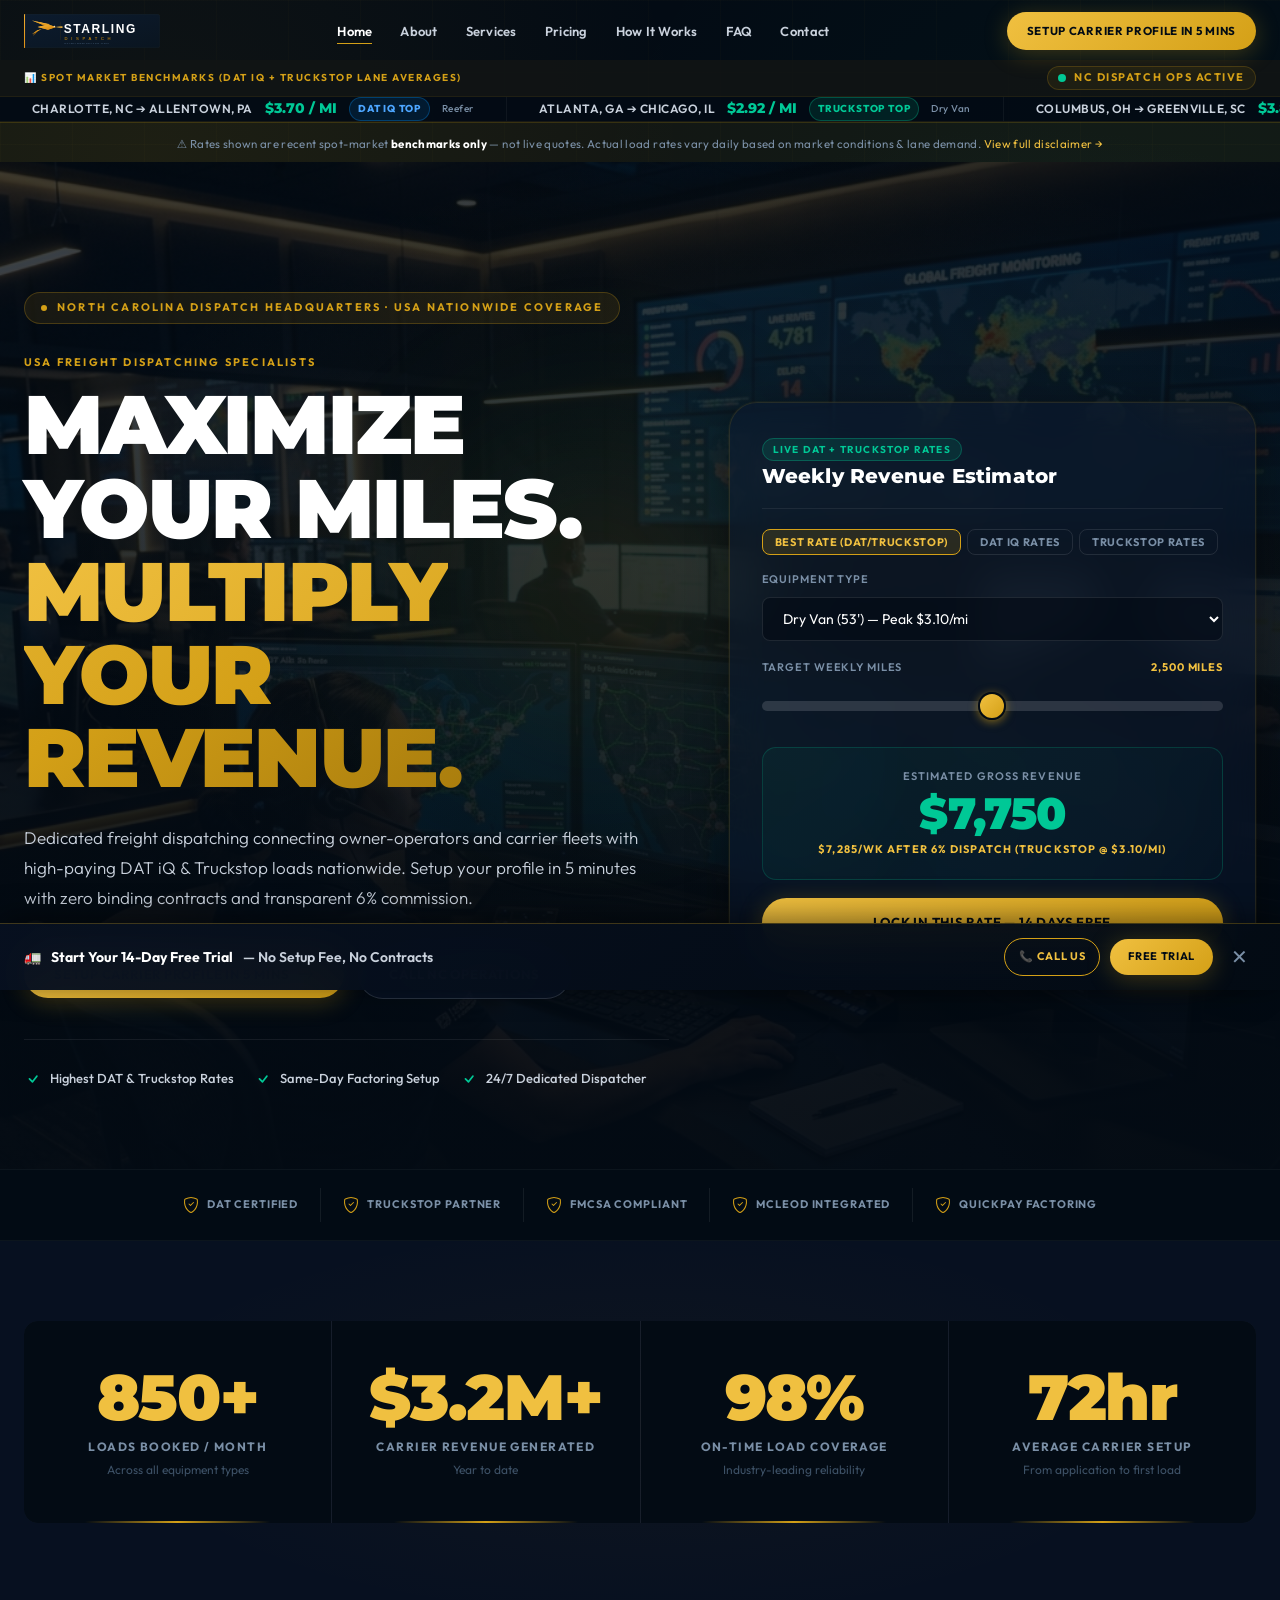
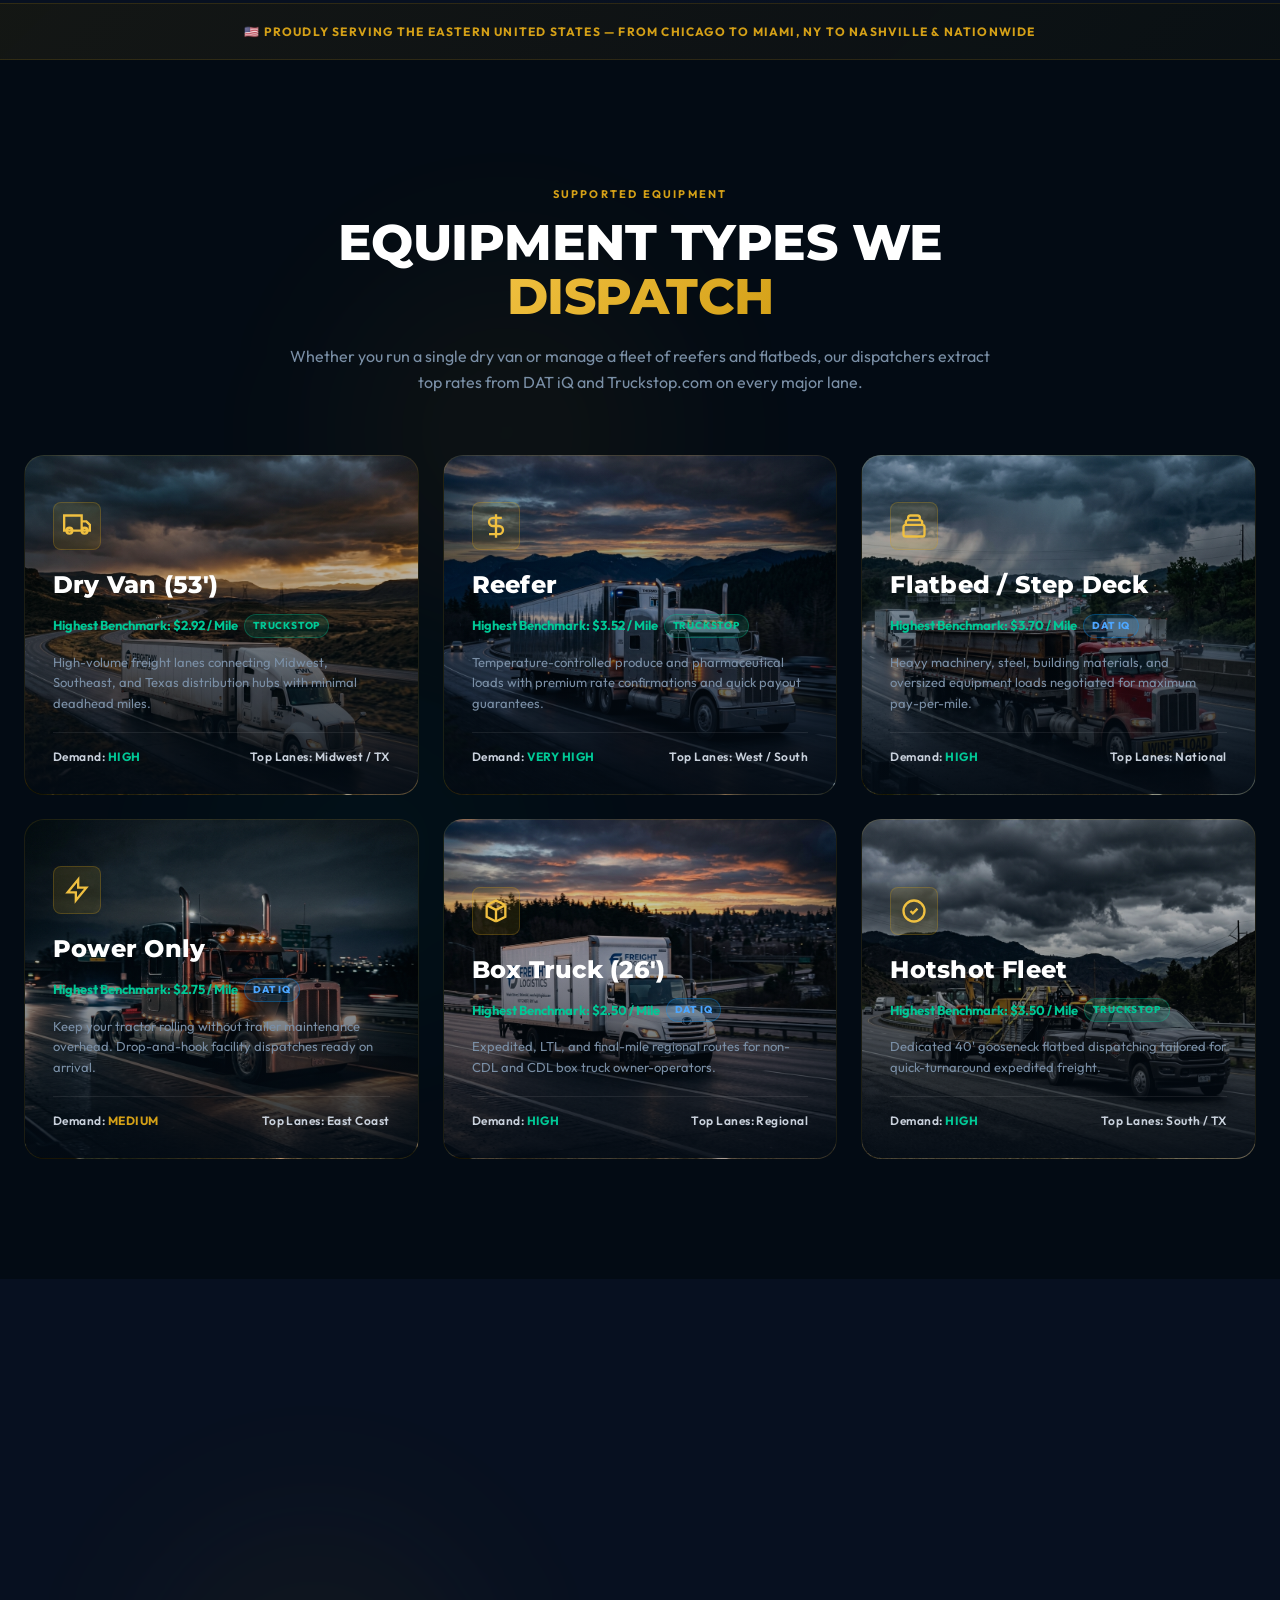
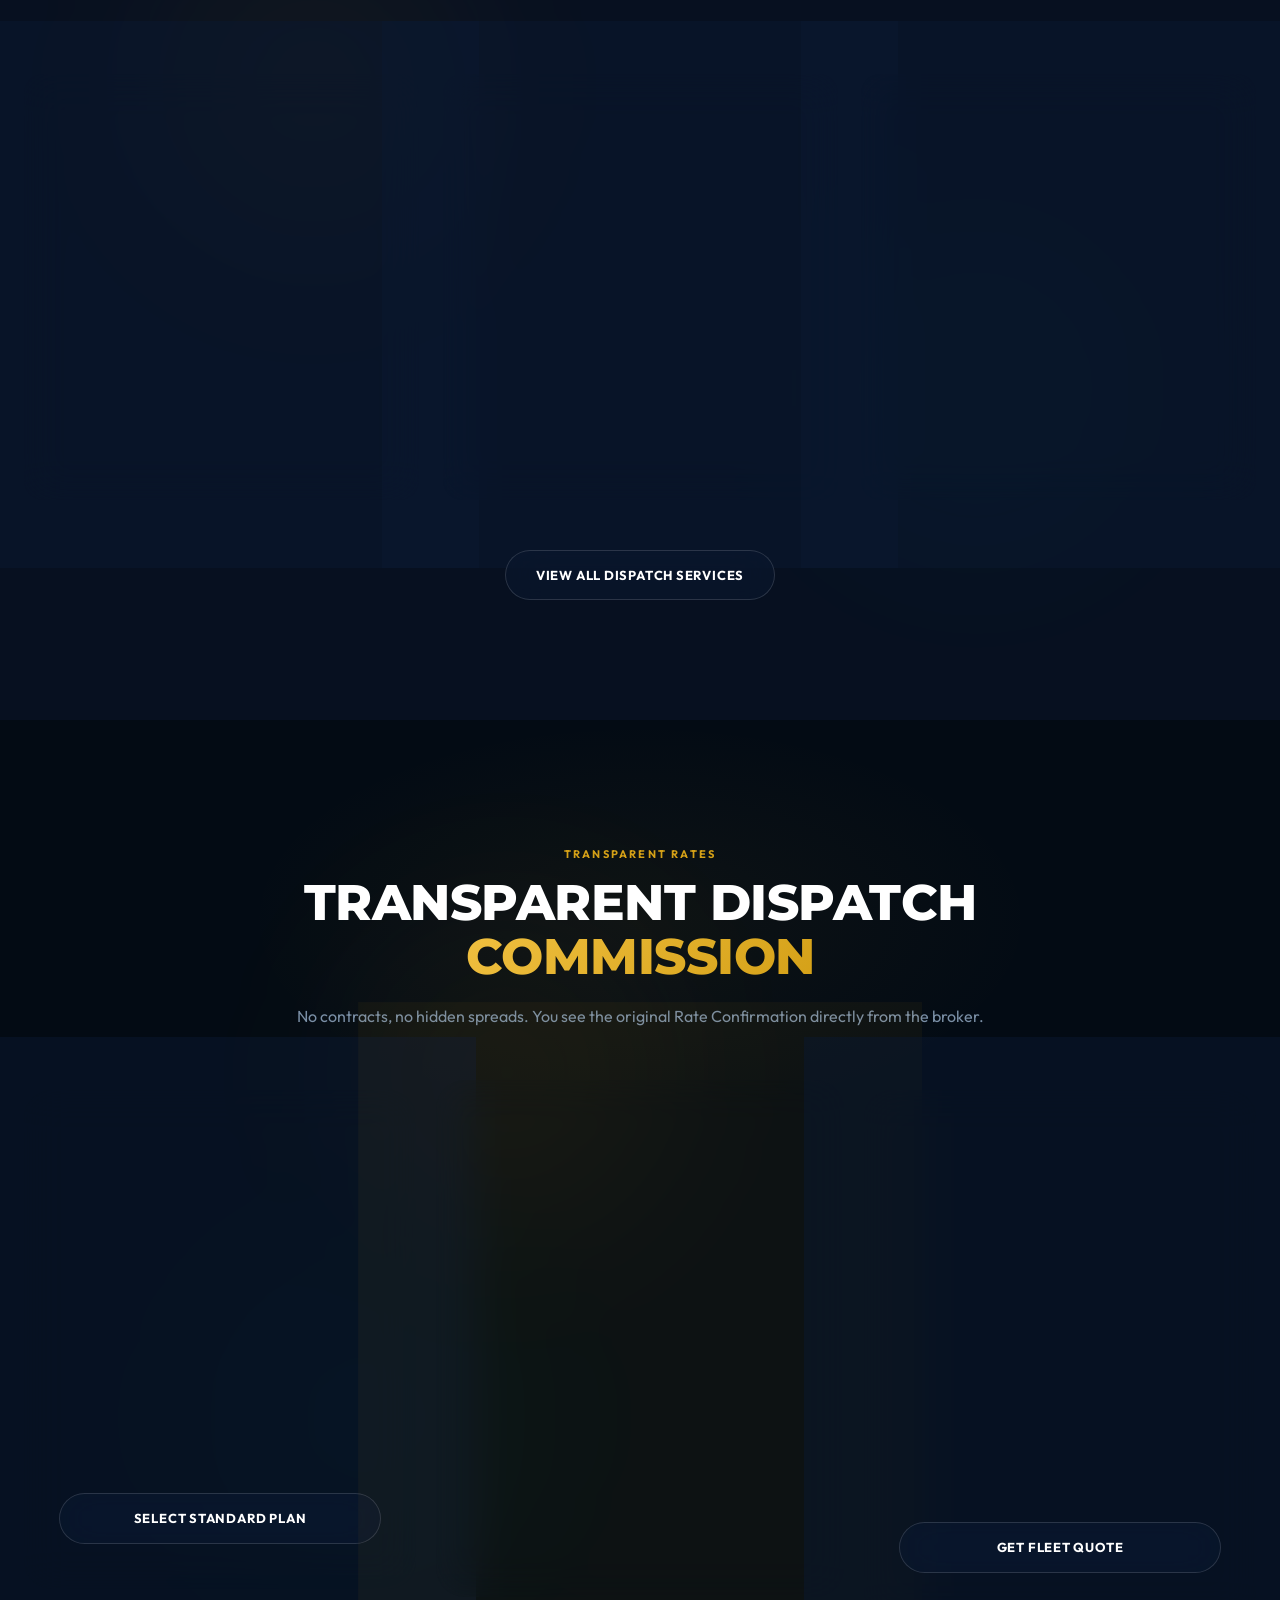
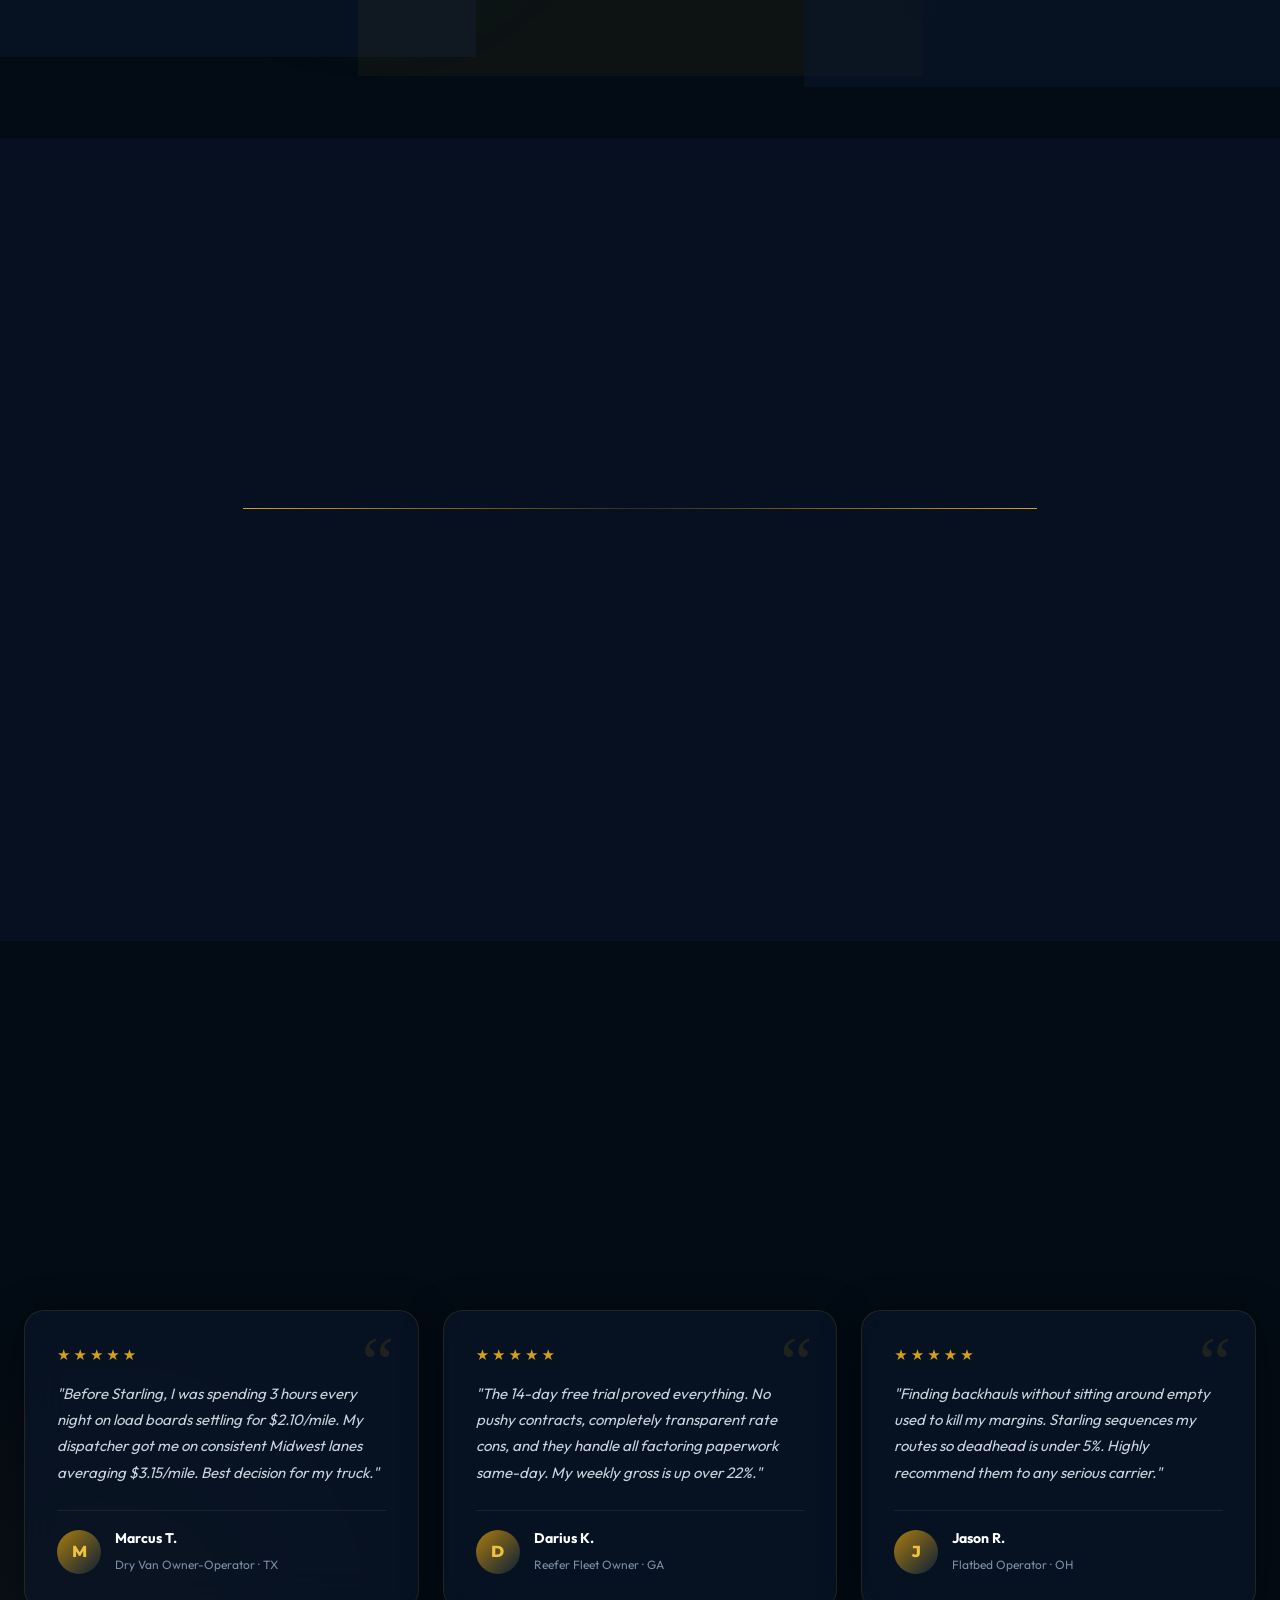
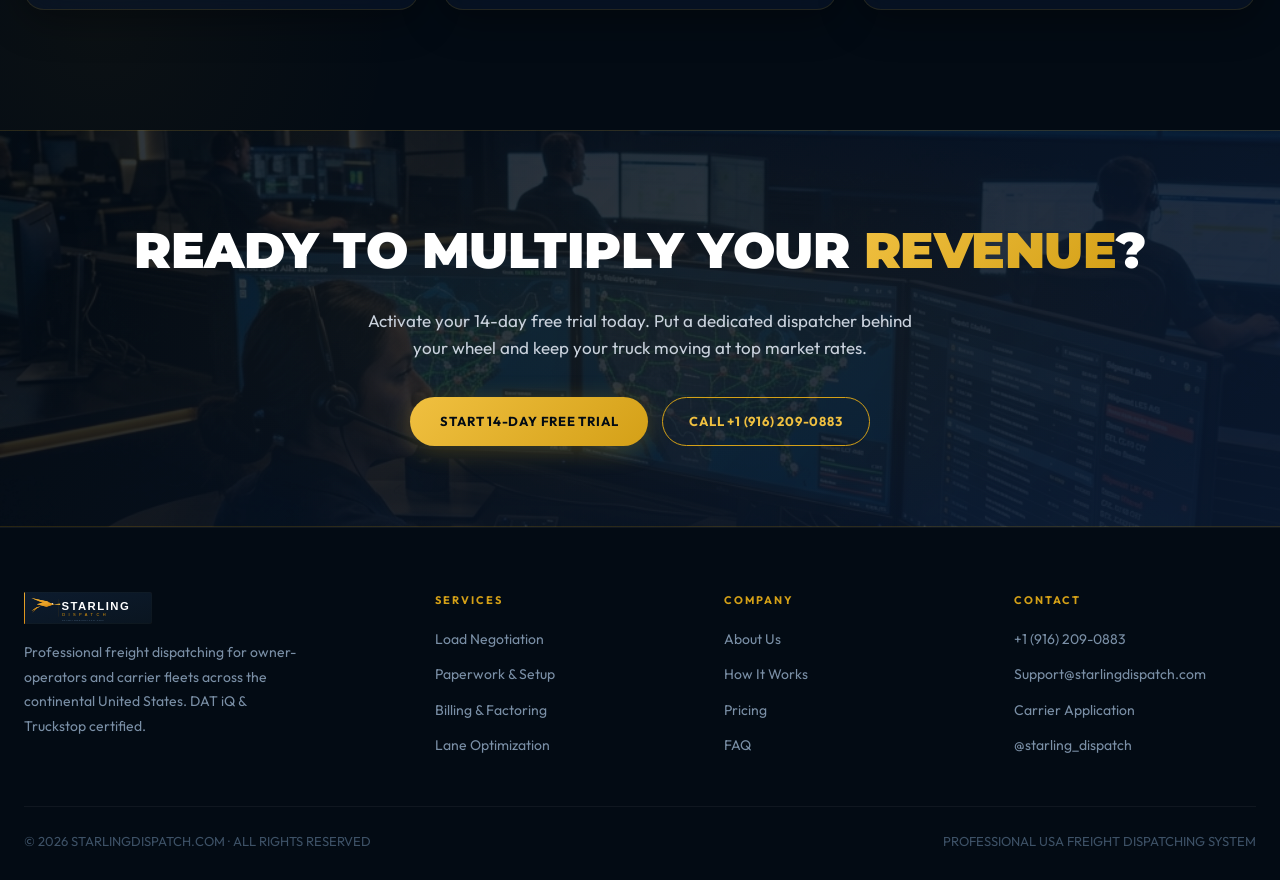
==== commit e215ea0c: "Add files via upload" ====
--- a/index.html
+++ b/index.html
@@ -4,18 +4,65 @@
 <meta charset="UTF-8" />
 <meta name="viewport" content="width=device-width, initial-scale=1.0" />
 <title>Starling Dispatch — Premium USA Freight & Truck Dispatching Services</title>
-<meta name="description" content="Professional truck dispatching for owner-operators and carrier fleets across the USA. High-paying loads, DAT & Truckstop top spot rates, 5% transparent commission." />
+<meta name="description" content="Professional truck dispatching for owner-operators and carrier fleets across the USA. High-paying loads, DAT & Truckstop top spot rates, 6% transparent commission." />
+<meta name="theme-color" content="#030B14" />
+<link rel="icon" type="image/svg+xml" href="favicon.svg" />
+
+<!-- Open Graph / Facebook -->
+<meta property="og:type" content="website" />
+<meta property="og:site_name" content="Starling Dispatch" />
+<meta property="og:title" content="Starling Dispatch — Premium USA Freight & Truck Dispatching Services" />
+<meta property="og:description" content="Professional truck dispatching for owner-operators and carrier fleets across the USA. High-paying loads, DAT & Truckstop top spot rates, 6% transparent commission." />
+<meta property="og:image" content="starling-dispatch-banner.svg" />
+<meta property="og:url" content="https://starlingdispatch.com/" />
+
+<!-- Twitter Card -->
+<meta name="twitter:card" content="summary_large_image" />
+<meta name="twitter:title" content="Starling Dispatch — Premium USA Freight & Truck Dispatching Services" />
+<meta name="twitter:description" content="Professional truck dispatching for owner-operators and carrier fleets across the USA. High-paying loads, DAT & Truckstop top spot rates, 6% transparent commission." />
+<meta name="twitter:image" content="starling-dispatch-banner.svg" />
+
+<!-- JSON-LD Structured Data -->
+<script type="application/ld+json">
+{
+  "@context": "https://schema.org",
+  "@type": "LocalBusiness",
+  "name": "Starling Dispatch",
+  "image": "https://starlingdispatch.com/starling-dispatch-banner.svg",
+  "description": "Professional truck dispatching service for owner-operators and fleets in the USA. 6% commission rate, live DAT and Truckstop load booking.",
+  "telephone": "+1-916-209-0883",
+  "priceRange": "$$",
+  "address": {
+    "@type": "PostalAddress",
+    "addressRegion": "NC",
+    "addressCountry": "US"
+  },
+  "openingHours": "Mo-Su 00:00-23:59",
+  "serviceArea": {
+    "@type": "Country",
+    "name": "United States"
+  },
+  "offers": {
+    "@type": "Offer",
+    "name": "14-Day Free Dispatch Trial",
+    "price": "0",
+    "priceCurrency": "USD"
+  }
+}
+</script>
+
 <link rel="preconnect" href="https://fonts.googleapis.com" />
 <link rel="preconnect" href="https://fonts.gstatic.com" crossorigin />
-<link href="https://fonts.googleapis.com/css2?family=Montserrat:wght@300;400;500;600;700;800;900&family=Inter:wght@300;400;500;600;700;800&display=swap" rel="stylesheet" />
+<link href="https://fonts.googleapis.com/css2?family=Montserrat:wght@300;400;500;600;700;800;900&family=Outfit:wght@300;400;500;600;700;800&display=swap" rel="stylesheet" />
 <link rel="stylesheet" href="styles.css" />
 </head>
 <body>
+<a href="#main-content" class="skip-link">Skip to main content</a>
 
 <header>
 <div class="container nav-wrap">
 <a href="index.html" class="logo">
-<img src="starling-dispatch-logo-dark.svg" alt="Starling Dispatch Logo" />
+<img src="starling-dispatch-logo-dark.svg" alt="Starling Dispatch Logo" width="180" height="34" />
 </a>
 <nav>
 <ul>
@@ -43,15 +90,39 @@
   </div>
   <div class="ticker-content">
     <div class="ticker-item">
-      <span class="ticker-lane">CHARLOTTE, NC ➔ CHICAGO, IL</span>
-      <span class="ticker-rate">$3.75 / MI</span>
+      <span class="ticker-lane">CHARLOTTE, NC ➔ ALLENTOWN, PA</span>
+      <span class="ticker-rate">$3.70 / MI</span>
+      <span class="badge-dat">DAT iQ TOP</span>
+      <span class="ticker-equip">Reefer</span>
+    </div>
+    <div class="ticker-item">
+      <span class="ticker-lane">ATLANTA, GA ➔ CHICAGO, IL</span>
+      <span class="ticker-rate">$2.92 / MI</span>
+      <span class="badge-truckstop">TRUCKSTOP TOP</span>
+      <span class="ticker-equip">Dry Van</span>
+    </div>
+    <div class="ticker-item">
+      <span class="ticker-lane">COLUMBUS, OH ➔ GREENVILLE, SC</span>
+      <span class="ticker-rate">$3.82 / MI</span>
       <span class="badge-dat">DAT iQ TOP</span>
       <span class="ticker-equip">Flatbed</span>
     </div>
     <div class="ticker-item">
-      <span class="ticker-lane">RALEIGH, NC ➔ ATLANTA, GA</span>
-      <span class="ticker-rate">$3.55 / MI</span>
+      <span class="ticker-lane">INDIANAPOLIS, IN ➔ RALEIGH, NC</span>
+      <span class="ticker-rate">$2.75 / MI</span>
+      <span class="badge-dat">DAT iQ TOP</span>
+      <span class="ticker-equip">Power Only</span>
+    </div>
+    <div class="ticker-item">
+      <span class="ticker-lane">MEMPHIS, TN ➔ CHARLOTTE, NC</span>
+      <span class="ticker-rate">$2.50 / MI</span>
       <span class="badge-truckstop">TRUCKSTOP TOP</span>
+      <span class="ticker-equip">Box Truck</span>
+    </div>
+    <div class="ticker-item">
+      <span class="ticker-lane">NASHVILLE, TN ➔ PHILADELPHIA, PA</span>
+      <span class="ticker-rate">$3.60 / MI</span>
+      <span class="badge-dat">DAT iQ TOP</span>
       <span class="ticker-equip">Reefer</span>
     </div>
     <div class="ticker-item">
@@ -60,24 +131,6 @@
       <span class="badge-truckstop">TRUCKSTOP TOP</span>
       <span class="ticker-equip">Dry Van</span>
     </div>
-    <div class="ticker-item">
-      <span class="ticker-lane">DALLAS, TX ➔ PHOENIX, AZ</span>
-      <span class="ticker-rate">$3.85 / MI</span>
-      <span class="badge-dat">DAT iQ TOP</span>
-      <span class="ticker-equip">Reefer</span>
-    </div>
-    <div class="ticker-item">
-      <span class="ticker-lane">HARRISBURG, PA ➔ CHICAGO, IL</span>
-      <span class="ticker-rate">$3.92 / MI</span>
-      <span class="badge-truckstop">TRUCKSTOP TOP</span>
-      <span class="ticker-equip">Step Deck</span>
-    </div>
-    <div class="ticker-item">
-      <span class="ticker-lane">GREENSBORO, NC ➔ MEMPHIS, TN</span>
-      <span class="ticker-rate">$3.10 / MI</span>
-      <span class="badge-dat">DAT iQ TOP</span>
-      <span class="ticker-equip">Box Truck</span>
-    </div>
   </div>
 </div>
 <div style="background:rgba(255,193,7,0.06); border-top:1px solid rgba(255,193,7,0.15); padding:7px 0; text-align:center;">
@@ -85,20 +138,21 @@
 </div>
 
 <!-- HERO SECTION -->
-<section class="hero">
+<section class="hero" id="main-content">
 <div class="hero-bg"></div>
+<div class="hero-ambient-glow"></div>
 <div class="container hero-grid">
 <div class="hero-content reveal">
 <div class="hero-eyebrow">NORTH CAROLINA DISPATCH HEADQUARTERS · USA NATIONWIDE COVERAGE</div>
 <span class="section-label">USA Freight Dispatching Specialists</span>
 <h1>MAXIMIZE YOUR MILES.<br><span class="gold">MULTIPLY YOUR REVENUE.</span></h1>
-<p class="lead">Dedicated freight dispatching connecting owner-operators and carrier fleets with high-paying DAT iQ & Truckstop loads nationwide. Setup your profile in 5 minutes with zero binding contracts and transparent 5% commission.</p>
+<p class="lead">Dedicated freight dispatching connecting owner-operators and carrier fleets with high-paying DAT iQ & Truckstop loads nationwide. Setup your profile in 5 minutes with zero binding contracts and transparent 6% commission.</p>
 <div class="hero-actions">
 <a href="contact.html" class="btn btn-primary">
   Setup Carrier Profile in 5 Mins
   <svg width="16" height="16" fill="currentColor" viewBox="0 0 16 16"><path fill-rule="evenodd" d="M1 8a.5.5 0 0 1 .5-.5h11.793l-3.147-3.146a.5.5 0 0 1 .708-.708l4 4a.5.5 0 0 1 0 .708l-4 4a.5.5 0 0 1-.708-.708L13.293 8.5H1.5A.5.5 0 0 1 1 8z"/></svg>
 </a>
-<a href="tel:+19253105443" class="btn btn-secondary">Call NC Operations</a>
+<a href="tel:+19162090883" class="btn btn-secondary">Call NC Operations</a>
 </div>
 
 <div class="hero-guarantee">
@@ -137,11 +191,11 @@
     <div class="calc-field">
       <label for="calc-truck">Equipment Type</label>
       <select id="calc-truck">
-        <option value="dry-van">Dry Van (53') — Peak $2.92/mi</option>
-        <option value="reefer">Reefer — Peak $3.52/mi</option>
-        <option value="flatbed">Flatbed / Step Deck — Peak $3.70/mi</option>
-        <option value="power-only">Power Only — Peak $2.75/mi</option>
-        <option value="box-truck">Box Truck — Peak $2.50/mi</option>
+        <option value="dry-van">Dry Van (53') — Peak $3.10/mi</option>
+        <option value="reefer">Reefer — Peak $3.72/mi</option>
+        <option value="flatbed">Flatbed / Step Deck — Peak $3.92/mi</option>
+        <option value="power-only">Power Only — Peak $2.90/mi</option>
+        <option value="box-truck">Box Truck — Peak $2.65/mi</option>
       </select>
     </div>
 
@@ -156,7 +210,7 @@
     <div class="calc-output-box">
       <div class="calc-output-sub">Estimated Gross Revenue</div>
       <div class="calc-output-val" id="calc-gross">$7,300</div>
-      <div class="calc-output-sub" id="calc-net" style="color: var(--gold-light); font-weight:700;">$6,935/wk after 5% dispatch (Truckstop Peak Rate @ $2.92/mi)</div>
+      <div class="calc-output-sub" id="calc-net" style="color: var(--gold-light); font-weight:700;">$7,285/wk after 6% dispatch (Truckstop Peak Rate @ $3.10/mi)</div>
     </div>
 
     <div style="margin-top: 18px; text-align: center;">
@@ -229,8 +283,10 @@
 </div>
 
 <!-- EQUIPMENT FLEET COVERAGE SHOWCASE -->
-<section class="fleet-section">
-<div class="container">
+<section class="fleet-section" style="position:relative; overflow:hidden;">
+<div class="ambient-orb ambient-orb-1" style="top:10%; right:10%;"></div>
+<div class="ambient-orb ambient-orb-2" style="bottom:10%; left:10%;"></div>
+<div class="container" style="position:relative; z-index:1;">
 <div class="services-header reveal">
 <span class="section-label">Supported Equipment</span>
 <h2 class="section-title">EQUIPMENT TYPES WE <span>DISPATCH</span></h2>
@@ -332,8 +388,10 @@
 </section>
 
 <!-- SERVICES HIGHLIGHT -->
-<section class="services" id="services">
-<div class="container">
+<section class="services" id="services" style="position:relative; overflow:hidden;">
+<div class="ambient-orb ambient-orb-1" style="top:15%; left:5%;"></div>
+<div class="ambient-orb ambient-orb-2" style="bottom:10%; right:5%;"></div>
+<div class="container" style="position:relative; z-index:1;">
 <div class="services-header reveal">
 <span class="section-label">Operational Excellence</span>
 <h2 class="section-title">BUILT FOR <span>HEAVY DUTY</span> OPERATIONS</h2>
@@ -382,8 +440,10 @@
 </section>
 
 <!-- PRICING & COMMISSION COMPARISON -->
-<section class="pricing-section">
-<div class="container">
+<section class="pricing-section" style="position:relative; overflow:hidden;">
+<div class="ambient-orb ambient-orb-1" style="top:10%; right:10%;"></div>
+<div class="ambient-orb ambient-orb-2" style="bottom:10%; left:10%;"></div>
+<div class="container" style="position:relative; z-index:1;">
 <div class="services-header reveal">
 <span class="section-label">Transparent Rates</span>
 <h2 class="section-title">TRANSPARENT DISPATCH <span>COMMISSION</span></h2>
@@ -394,7 +454,8 @@
   <div class="pricing-card reveal">
     <h3>Standard Dispatch</h3>
     <p style="color: var(--gray-mid); font-size:14px;">Ideal for owner-operators running single trucks.</p>
-    <div class="pricing-rate">5% <span>/ gross load</span></div>
+    <div class="pricing-rate">6% <span>/ gross load</span></div>
+    <div style="color: var(--gold-light); font-size: 14px; font-weight: 700; margin-top: -8px; margin-bottom: 16px;">+ $600/wk flat fee</div>
     <ul class="pricing-features">
       <li><svg width="16" height="16" fill="currentColor" viewBox="0 0 16 16"><path d="M10.97 4.97a.75.75 0 0 1 1.07 1.05l-3.99 4.99a.75.75 0 0 1-1.08.02L4.324 8.384a.75.75 0 1 1 1.06-1.06l2.094 2.093 3.473-4.425a.267.267 0 0 1 .02-.022z"/></svg> Full Load Booking &amp; Negotiation</li>
       <li><svg width="16" height="16" fill="currentColor" viewBox="0 0 16 16"><path d="M10.97 4.97a.75.75 0 0 1 1.07 1.05l-3.99 4.99a.75.75 0 0 1-1.08.02L4.324 8.384a.75.75 0 1 1 1.06-1.06l2.094 2.093 3.473-4.425a.267.267 0 0 1 .02-.022z"/></svg> Packet &amp; Rate Con Setup</li>
@@ -408,7 +469,8 @@
     <div class="pricing-popular-tag">MOST POPULAR</div>
     <h3>Dedicated Dispatcher</h3>
     <p style="color: var(--gray-mid); font-size:14px;">Dedicated 1-on-1 dispatcher assigned to your truck.</p>
-    <div class="pricing-rate">8% <span>/ gross load</span></div>
+    <div class="pricing-rate">10% <span>/ gross load</span></div>
+    <div style="color: var(--gold-light); font-size: 14px; font-weight: 700; margin-top: -8px; margin-bottom: 16px;">+ $800/wk flat fee</div>
     <ul class="pricing-features">
       <li><svg width="16" height="16" fill="currentColor" viewBox="0 0 16 16"><path d="M10.97 4.97a.75.75 0 0 1 1.07 1.05l-3.99 4.99a.75.75 0 0 1-1.08.02L4.324 8.384a.75.75 0 1 1 1.06-1.06l2.094 2.093 3.473-4.425a.267.267 0 0 1 .02-.022z"/></svg> Everything in Standard Plan</li>
       <li><svg width="16" height="16" fill="currentColor" viewBox="0 0 16 16"><path d="M10.97 4.97a.75.75 0 0 1 1.07 1.05l-3.99 4.99a.75.75 0 0 1-1.08.02L4.324 8.384a.75.75 0 1 1 1.06-1.06l2.094 2.093 3.473-4.425a.267.267 0 0 1 .02-.022z"/></svg> Dedicated 1-on-1 Dispatcher</li>
@@ -520,7 +582,7 @@
 <p>Activate your 14-day free trial today. Put a dedicated dispatcher behind your wheel and keep your truck moving at top market rates.</p>
 <div class="cta-band-actions">
 <a href="contact.html" class="btn btn-primary">Start 14-Day Free Trial</a>
-<a href="tel:+19253105443" class="btn btn-ghost">Call +1 925 310 5443</a>
+<a href="tel:+19162090883" class="btn btn-ghost">Call +1 (916) 209-0883</a>
 </div>
 </div>
 </section>
@@ -530,7 +592,7 @@
 <div class="container">
 <div class="footer-grid">
 <div>
-  <div class="footer-logo"><img src="starling-dispatch-logo-dark.svg" alt="Starling Dispatch" /></div>
+  <div class="footer-logo"><img src="starling-dispatch-logo-dark.svg" alt="Starling Dispatch" loading="lazy" width="180" height="34" /></div>
   <p class="footer-brand-desc">Professional freight dispatching for owner-operators and carrier fleets across the continental United States. DAT iQ & Truckstop certified.</p>
 </div>
 <div class="footer-col">
@@ -554,7 +616,7 @@
 <div class="footer-col">
   <h4>Contact</h4>
   <ul>
-    <li><a href="tel:+19253105443">+1 925 310 5443</a></li>
+    <li><a href="tel:+19162090883">+1 (916) 209-0883</a></li>
     <li><a href="mailto:Support@starlingdispatch.com">Support@starlingdispatch.com</a></li>
     <li><a href="contact.html">Carrier Application</a></li>
     <li><a href="https://instagram.com/starling_dispatch" target="_blank">@starling_dispatch</a></li>
@@ -574,7 +636,8 @@
     🚛 <strong>Start Your 14-Day Free Trial</strong> <span class="hide-mobile">— No Setup Fee, No Contracts</span>
   </div>
   <div class="sticky-cta-actions">
-    <a href="contact.html" class="btn btn-primary" style="padding:10px 22px; font-size:11px;">Apply Now</a>
+    <a href="tel:+19162090883" class="btn btn-ghost" style="padding:9px 14px; font-size:11px;">📞 Call Us</a>
+    <a href="contact.html" class="btn btn-primary" style="padding:9px 18px; font-size:11px;">Free Trial</a>
     <button class="sticky-cta-close" aria-label="Dismiss">✕</button>
   </div>
 </div>
--- a/styles.css
+++ b/styles.css
@@ -1,8 +1,8 @@
 /* ══════════════════════════════════════════════════════
    STARLING DISPATCH — PREMIUM DESIGN SYSTEM v2.0
-   Montserrat (Display) + Inter (Body) | Navy × Gold
+   Montserrat (Display) + Outfit (Body) | Navy × Gold
 ══════════════════════════════════════════════════════ */
-@import url('https://fonts.googleapis.com/css2?family=Montserrat:wght@300;400;500;600;700;800;900&family=Inter:wght@300;400;500;600;700;800&display=swap');
+@import url('https://fonts.googleapis.com/css2?family=Montserrat:wght@300;400;500;600;700;800;900&family=Outfit:wght@300;400;500;600;700;800&display=swap');
 
 :root {
   --navy-deep:   #030B14;
@@ -21,7 +21,7 @@
   --gray-mid:    #7A8FA6;
   --gray-dark:   #3D5166;
   --font-display:'Montserrat','Arial Black',sans-serif;
-  --font-body:   'Inter',system-ui,-apple-system,sans-serif;
+  --font-body:   'Outfit',system-ui,-apple-system,sans-serif;
   --radius-sm:   8px;
   --radius-md:   14px;
   --radius-lg:   20px;
@@ -40,10 +40,43 @@
 
 *,*::before,*::after{box-sizing:border-box;margin:0;padding:0;}
 html{scroll-behavior:smooth;font-size:16px;}
-body{font-family:var(--font-body);background:var(--navy-deep);color:var(--white);line-height:1.6;overflow-x:hidden;-webkit-font-smoothing:antialiased;}
+body{
+  font-family:var(--font-body);
+  background-color:var(--navy-deep);
+  background-image:
+    radial-gradient(circle at 12% 18%, rgba(212,160,23,0.06) 0%, transparent 40%),
+    radial-gradient(circle at 88% 35%, rgba(0,200,150,0.04) 0%, transparent 45%),
+    radial-gradient(circle at 25% 65%, rgba(212,160,23,0.04) 0%, transparent 35%),
+    radial-gradient(circle at 80% 85%, rgba(15,35,64,0.6) 0%, transparent 50%),
+    linear-gradient(rgba(212,160,23,0.02) 1px, transparent 1px),
+    linear-gradient(90deg, rgba(212,160,23,0.02) 1px, transparent 1px);
+  background-size:100% 100%, 100% 100%, 100% 100%, 100% 100%, 72px 72px, 72px 72px;
+  background-attachment:fixed;
+  color:var(--white);
+  line-height:1.6;
+  overflow-x:hidden;
+  -webkit-font-smoothing:antialiased;
+}
 img{max-width:100%;display:block;}
 a{color:inherit;text-decoration:none;}
 ul{list-style:none;}
+
+/* ACCESSIBILITY SKIP LINK */
+.skip-link{position:absolute;top:-100px;left:20px;background:var(--gold);color:var(--navy-deep);padding:12px 20px;font-weight:700;font-size:13px;border-radius:var(--radius-sm);z-index:10000;transition:top .2s ease;text-decoration:none;box-shadow:0 4px 20px rgba(0,0,0,.5);}
+.skip-link:focus{top:20px;outline:3px solid var(--white);}
+
+/* AMBIENT FLOATING LIGHT ORBS */
+.ambient-orb{position:absolute;border-radius:50%;filter:blur(80px);pointer-events:none;z-index:0;opacity:0.65;}
+.ambient-orb-1{top:15%;left:20%;width:500px;height:500px;background:radial-gradient(circle,rgba(212,160,23,0.12) 0%,rgba(212,160,23,0.01) 60%,transparent 80%);animation:orb-drift-1 16s ease-in-out infinite alternate;}
+.ambient-orb-2{top:45%;right:10%;width:480px;height:480px;background:radial-gradient(circle,rgba(0,200,150,0.08) 0%,rgba(0,200,150,0.01) 60%,transparent 80%);animation:orb-drift-2 20s ease-in-out infinite alternate;}
+.ambient-orb-3{bottom:15%;left:15%;width:420px;height:420px;background:radial-gradient(circle,rgba(212,160,23,0.09) 0%,transparent 70%);animation:orb-drift-1 18s ease-in-out infinite alternate-reverse;}
+
+@keyframes orb-drift-1{0%{transform:translate(0,0) scale(1);}50%{transform:translate(70px,40px) scale(1.12);}100%{transform:translate(-40px,30px) scale(0.92);}}
+@keyframes orb-drift-2{0%{transform:translate(0,0) scale(1);}50%{transform:translate(-60px,-40px) scale(1.15);}100%{transform:translate(50px,-20px) scale(0.95);}}
+@media(prefers-reduced-motion:reduce){.ambient-orb-1,.ambient-orb-2,.ambient-orb-3,.hero-ambient-glow{animation:none;}}
+
+/* HERO AMBIENT GLOW */
+.hero-ambient-glow{position:absolute;top:15%;left:25%;width:550px;height:550px;background:radial-gradient(circle,rgba(212,160,23,.09) 0%,rgba(0,200,150,.03) 40%,transparent 70%);filter:blur(60px);pointer-events:none;animation:orb-drift-1 12s ease-in-out infinite alternate;z-index:0;}
 
 .container{width:100%;max-width:1280px;margin:0 auto;padding:0 24px;}
 
@@ -278,7 +311,8 @@
 .faq-answer{padding:0 24px 22px;color:var(--gray-mid);font-size:15px;line-height:1.75;}
 
 /* PAGE HERO */
-.page-hero{position:relative;padding:160px 0 80px;background:linear-gradient(165deg,rgba(3,11,20,.65),rgba(7,16,32,.90)),url('hero-bg.png') center/cover no-repeat;border-bottom:1px solid rgba(255,255,255,.05);overflow:hidden;}
+.page-hero{position:relative;padding:170px 0 90px;background:linear-gradient(165deg,rgba(3,11,20,.72),rgba(7,16,32,.92)),url('hero-bg.png') center/cover no-repeat;border-bottom:1px solid rgba(212,160,23,.12);overflow:hidden;}
+.page-hero::before{content:'';position:absolute;top:-20%;right:-10%;width:600px;height:600px;background:radial-gradient(circle,rgba(212,160,23,.12) 0%,rgba(0,200,150,.04) 40%,transparent 70%);filter:blur(60px);pointer-events:none;animation:orb-drift-1 14s ease-in-out infinite alternate;}
 .page-hero::after{content:'';position:absolute;bottom:-1px;left:0;right:0;height:80px;background:linear-gradient(0deg,var(--navy-bg),transparent);}
 .page-hero-content{position:relative;z-index:1;max-width:760px;}
 .breadcrumb{font-size:12px;font-weight:500;color:var(--gray-mid);margin-bottom:16px;letter-spacing:.05em;}
@@ -286,8 +320,15 @@
 .breadcrumb a:hover{color:var(--gold-light);}
 .page-hero h1{font-family:var(--font-display);font-size:clamp(38px,5.5vw,70px);font-weight:900;letter-spacing:-.02em;line-height:1.05;color:var(--white);margin-bottom:16px;}
 
+/* SHOWCASE IMAGE CARDS & VISUAL SPLITS */
+.showcase-image-card{position:relative;border-radius:var(--radius-xl);overflow:hidden;border:1px solid rgba(212,160,23,.22);box-shadow:0 20px 60px rgba(0,0,0,.60),0 0 40px rgba(212,160,23,.10);min-height:380px;}
+.showcase-image-card img{width:100%;height:100%;object-fit:cover;display:block;transition:transform .70s cubic-bezier(0.16,1,0.3,1);}
+.showcase-image-card:hover img{transform:scale(1.06);}
+.showcase-image-overlay{position:absolute;inset:0;background:linear-gradient(0deg,rgba(3,11,20,.92) 0%,rgba(3,11,20,.30) 55%,transparent 100%);display:flex;flex-direction:column;justify-content:flex-end;padding:32px;}
+.showcase-badge{display:inline-flex;align-items:center;gap:8px;background:rgba(212,160,23,.18);border:1px solid rgba(212,160,23,.40);border-radius:var(--radius-full);padding:6px 16px;font-size:11px;font-weight:700;letter-spacing:.12em;text-transform:uppercase;color:var(--gold-light);margin-bottom:12px;backdrop-filter:blur(10px);width:fit-content;}
+
 /* ABOUT STORY */
-.story-section{padding:120px 0;background:var(--navy-bg);}
+.story-section{padding:120px 0;background:var(--navy-bg);position:relative;overflow:hidden;}
 .story-grid{display:grid;grid-template-columns:1fr 1fr;gap:80px;align-items:center;}
 .value-card{background:var(--glass-bg);border:var(--glass-border);border-radius:var(--radius-md);padding:24px;margin-bottom:16px;backdrop-filter:var(--glass-blur);transition:all var(--t-base);}
 .value-card:last-child{margin-bottom:0;}
@@ -387,7 +428,40 @@
 ::-webkit-scrollbar-thumb{background:rgba(212,160,23,.30);border-radius:3px;}
 ::-webkit-scrollbar-thumb:hover{background:rgba(212,160,23,.55);}
 
-/* RESPONSIVE */
+/* RANGE SLIDER ENHANCEMENT FOR MOBILE TOUCH */
+.calc-range{
+  -webkit-appearance:none;
+  appearance:none;
+  width:100%;
+  height:10px;
+  border-radius:5px;
+  background:rgba(255,255,255,.14);
+  outline:none;
+  margin:16px 0;
+  cursor:pointer;
+}
+.calc-range::-webkit-slider-thumb{
+  -webkit-appearance:none;
+  appearance:none;
+  width:28px;
+  height:28px;
+  border-radius:50%;
+  background:linear-gradient(135deg,var(--gold-light),var(--gold));
+  cursor:pointer;
+  box-shadow:0 2px 10px rgba(212,160,23,.60);
+  border:2px solid var(--navy-deep);
+}
+.calc-range::-moz-range-thumb{
+  width:28px;
+  height:28px;
+  border-radius:50%;
+  background:linear-gradient(135deg,var(--gold-light),var(--gold));
+  cursor:pointer;
+  box-shadow:0 2px 10px rgba(212,160,23,.60);
+  border:2px solid var(--navy-deep);
+}
+
+/* RESPONSIVE BREAKPOINTS (TRUCKER MOBILE OPTIMIZED) */
 @media(max-width:1100px){
   .footer-grid{grid-template-columns:1fr 1fr;}
   .pricing-card.popular{transform:none;}
@@ -396,7 +470,12 @@
 }
 @media(max-width:900px){
   .hero-grid{grid-template-columns:1fr;}
-  .calc-card{display:none;}
+  .hero-calculator{margin-top:40px;}
+  .calc-card{padding:24px;}
+  .calc-card::before{display:none;}
+  .calc-output-val{font-size:36px;}
+  .calc-source-toggle{flex-wrap:wrap;}
+  .calc-source-btn{flex:1;min-width:0;text-align:center;padding:8px 8px;font-size:11px;min-height:38px;}
   .stats-grid{grid-template-columns:repeat(2,1fr);}
   .fleet-grid{grid-template-columns:repeat(2,1fr);}
   .services-grid{grid-template-columns:repeat(2,1fr);}
@@ -409,20 +488,62 @@
   .metrics-grid{grid-template-columns:repeat(2,1fr);}
 }
 @media(max-width:640px){
+  /* Base typography & container on phones */
+  .container{padding:0 18px;}
+  .section-title{font-size:clamp(26px,6.5vw,36px);}
+  
+  /* Hero section mobile */
+  .hero{padding:110px 0 40px;min-height:auto;}
+  .hero-content h1{font-size:clamp(32px,8vw,46px);margin-bottom:18px;}
+  .hero-eyebrow{font-size:10px;padding:5px 12px;}
+  .hero-actions{flex-direction:column;width:100%;gap:12px;margin-bottom:28px;}
+  .hero-actions .btn{width:100%;min-height:48px;font-size:13px;}
+  .hero-guarantee{display:flex;flex-direction:column;gap:10px;padding-top:20px;}
+  
+  /* Form inputs - 16px font to prevent iOS auto-zoom */
+  .form-group input,.form-group select,.form-group textarea{font-size:16px;min-height:48px;padding:12px 14px;}
+  .form-row,.form-group-row{grid-template-columns:1fr;}
+  
+  /* Grids */
   .stats-grid{grid-template-columns:1fr 1fr;}
-  .fleet-grid{grid-template-columns:1fr;}
-  .services-grid{grid-template-columns:1fr;}
-  .form-row,.form-group-row{grid-template-columns:1fr;}
+  .stat-card{padding:28px 14px;}
+  .stat-number{font-size:36px;}
+  .fleet-grid{grid-template-columns:1fr;gap:20px;}
+  .fleet-card{min-height:300px;}
+  .services-grid{grid-template-columns:1fr;gap:18px;}
+  .showcase-image-card{min-height:300px;}
+  
+  /* Calculator touch optimization */
+  .calc-card{padding:20px 16px;}
+  .calc-field select{font-size:15px;min-height:46px;}
+  .calc-output-box{padding:18px 14px;}
+  .calc-output-val{font-size:32px;}
+  
+  /* Navigation mobile menu */
+  nav,.header-cta{display:none;}
+  nav.nav-open{display:flex;}
+  nav.nav-open ul{flex-direction:column;position:fixed;inset:0;background:rgba(3,11,20,.98);backdrop-filter:blur(25px);-webkit-backdrop-filter:blur(25px);align-items:center;justify-content:center;gap:12px;z-index:99999;}
+  nav.nav-open ul li a{font-size:22px;font-weight:700;padding:12px 28px;min-height:48px;display:flex;align-items:center;}
+  .nav-toggle{display:flex;align-items:center;justify-content:center;width:44px;height:44px;font-size:22px;z-index:100001;}
+  
+  /* Sticky Action Bar for Mobile */
+  .sticky-cta{padding:10px 16px max(12px, env(safe-area-inset-bottom, 12px));gap:10px;}
+  .sticky-cta-text{font-size:12px;line-height:1.3;}
+  .sticky-cta-text .hide-mobile{display:none;}
+  .sticky-cta-actions{gap:8px;}
+  .sticky-cta-actions .btn{padding:8px 14px;font-size:11px;min-height:38px;}
+  
+  /* Footer & misc */
   .footer-grid{grid-template-columns:1fr;gap:32px;}
   .footer-bottom{flex-direction:column;text-align:center;}
-  nav,.header-cta{display:none;}
-  nav.nav-open{display:flex;}
-  nav.nav-open ul{flex-direction:column;position:fixed;inset:0;background:rgba(3,11,20,.98);align-items:center;justify-content:center;gap:8px;z-index:9999;}
-  nav.nav-open ul li a{font-size:22px;font-weight:700;padding:14px 24px;}
-  .nav-toggle{display:flex;align-items:center;justify-content:center;}
   .metrics-grid{grid-template-columns:1fr 1fr;}
-  .how-step{grid-template-columns:60px 1fr;}
-  .how-step-num{width:60px;height:60px;font-size:22px;}
-  .sticky-cta-text .hide-mobile{display:none;}
+  .how-step{grid-template-columns:50px 1fr;}
+  .how-step-num{width:50px;height:50px;font-size:20px;}
   .trust-item{padding:8px 12px;font-size:10px;}
-}
+  .trust-strip-inner{flex-wrap:wrap;justify-content:center;}
+}
+@media(max-width:380px){
+  .hero-content h1{font-size:30px;}
+  .calc-output-val{font-size:28px;}
+  .stats-grid{grid-template-columns:1fr;}
+}
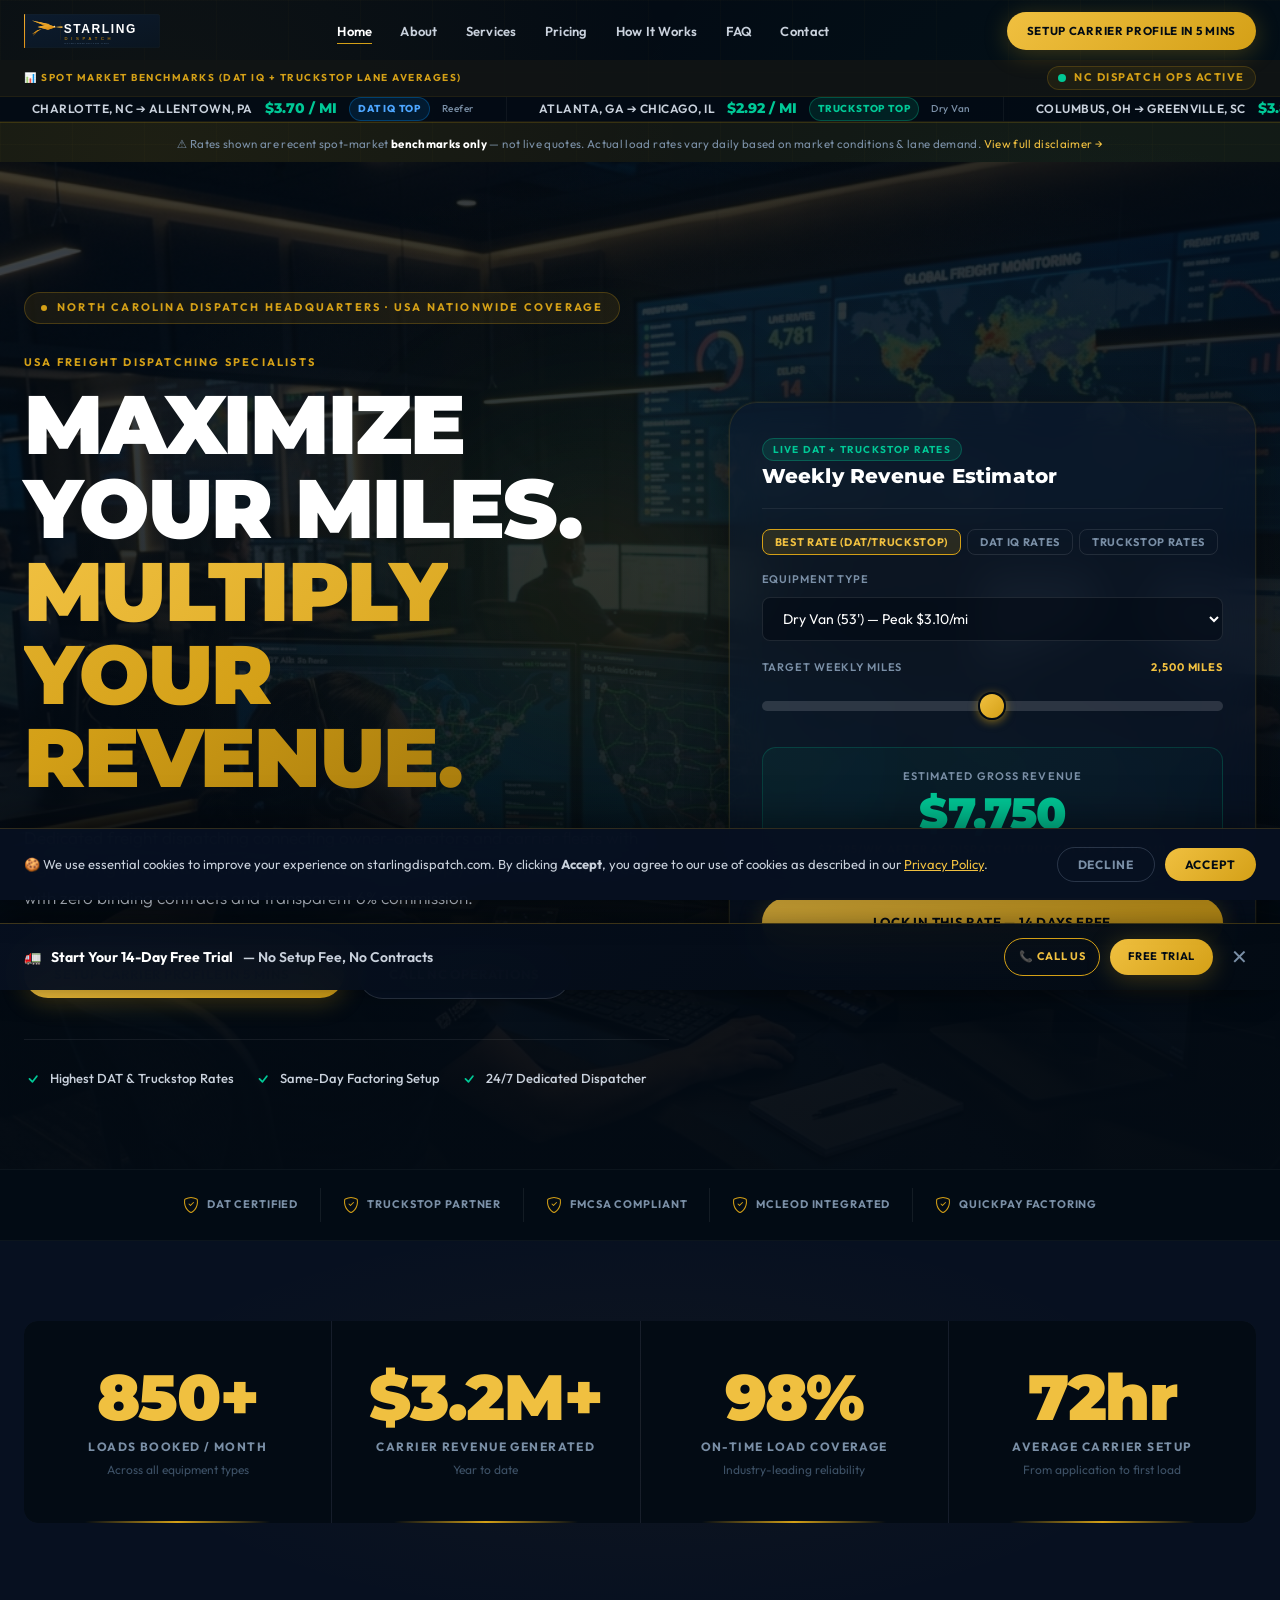
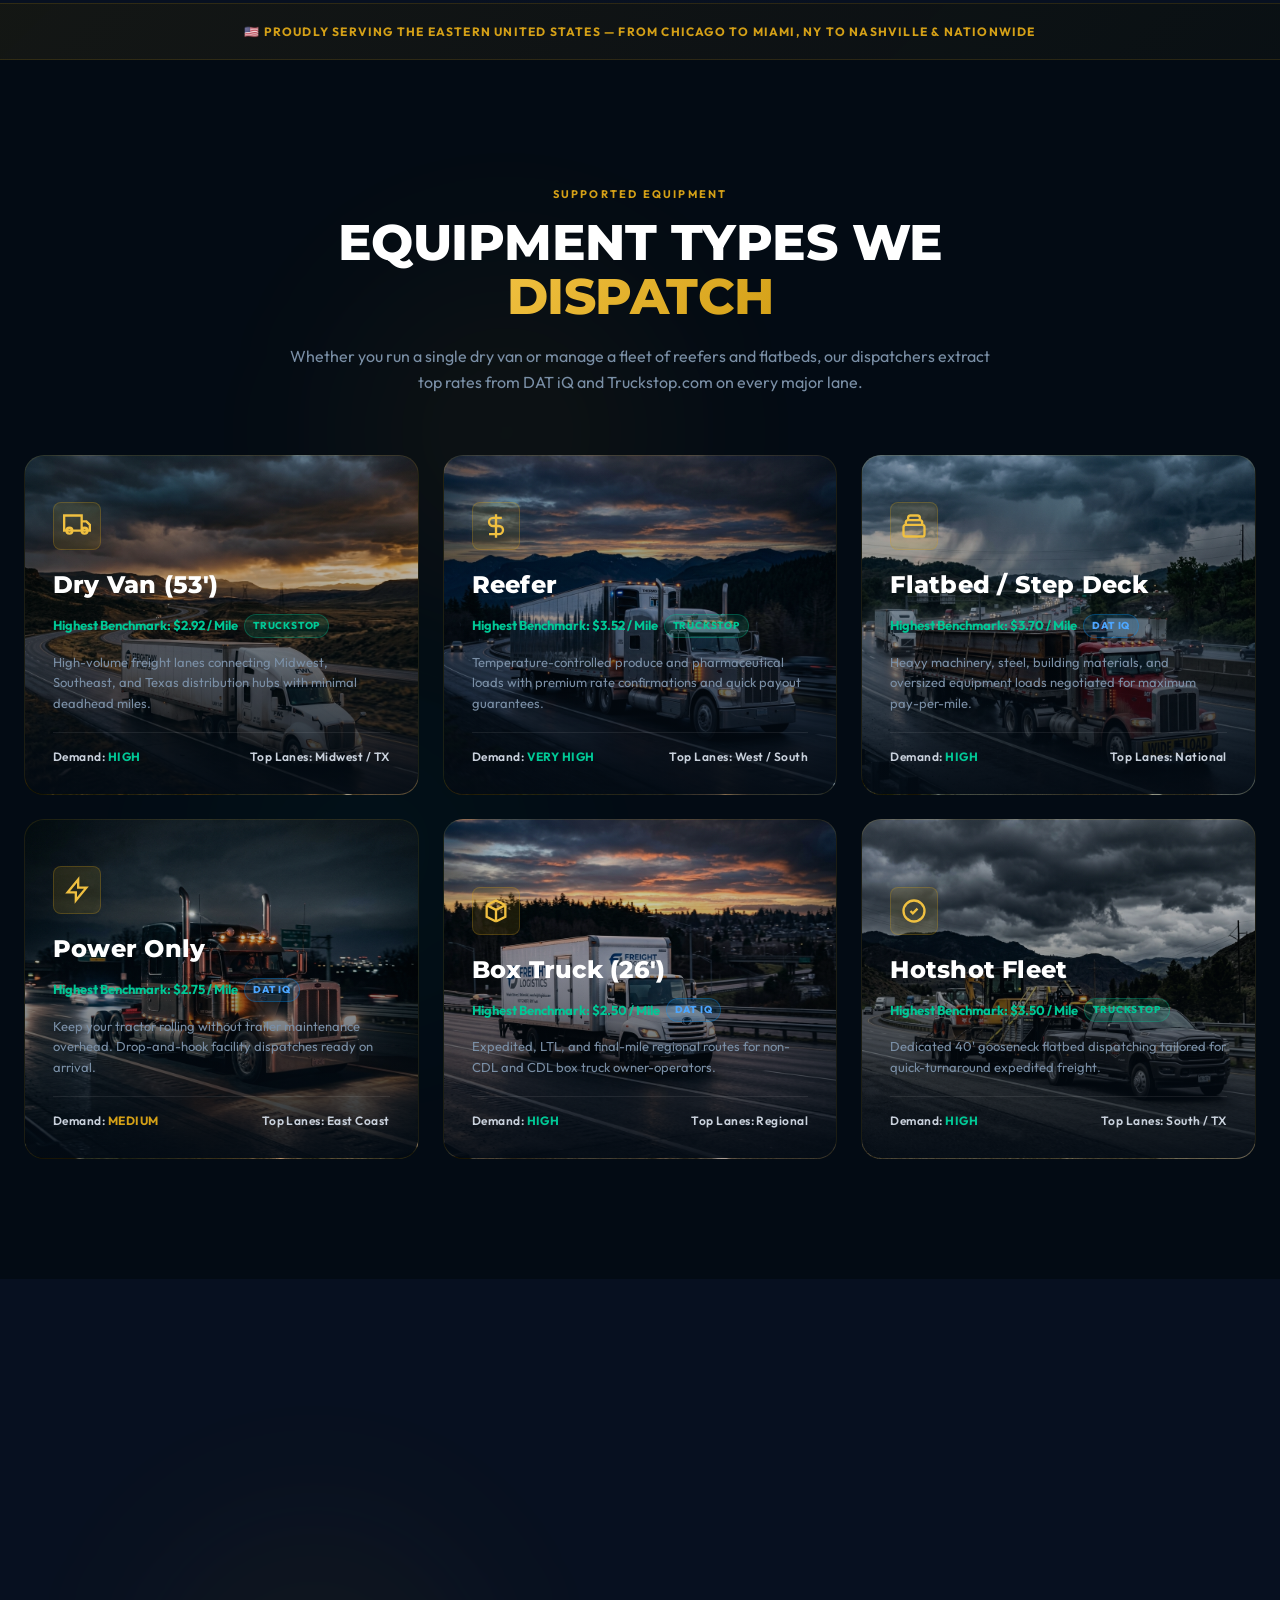
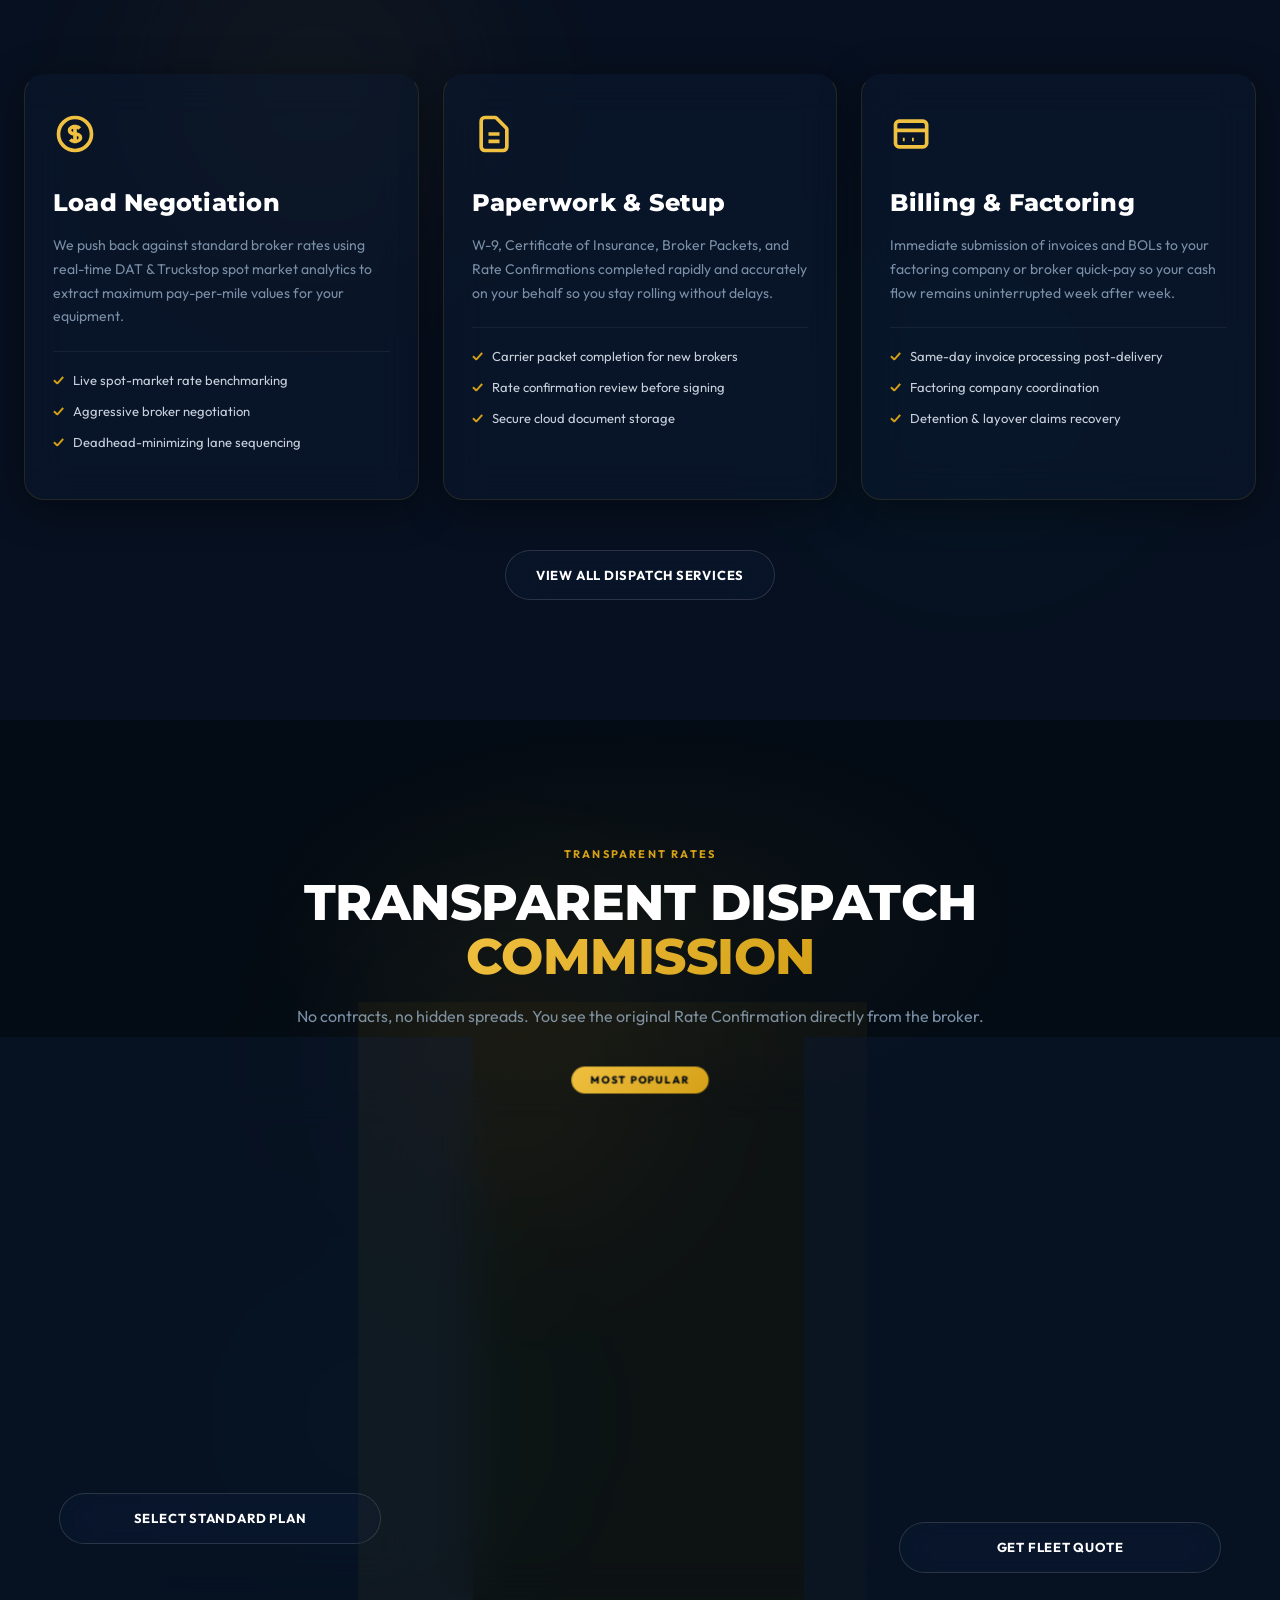
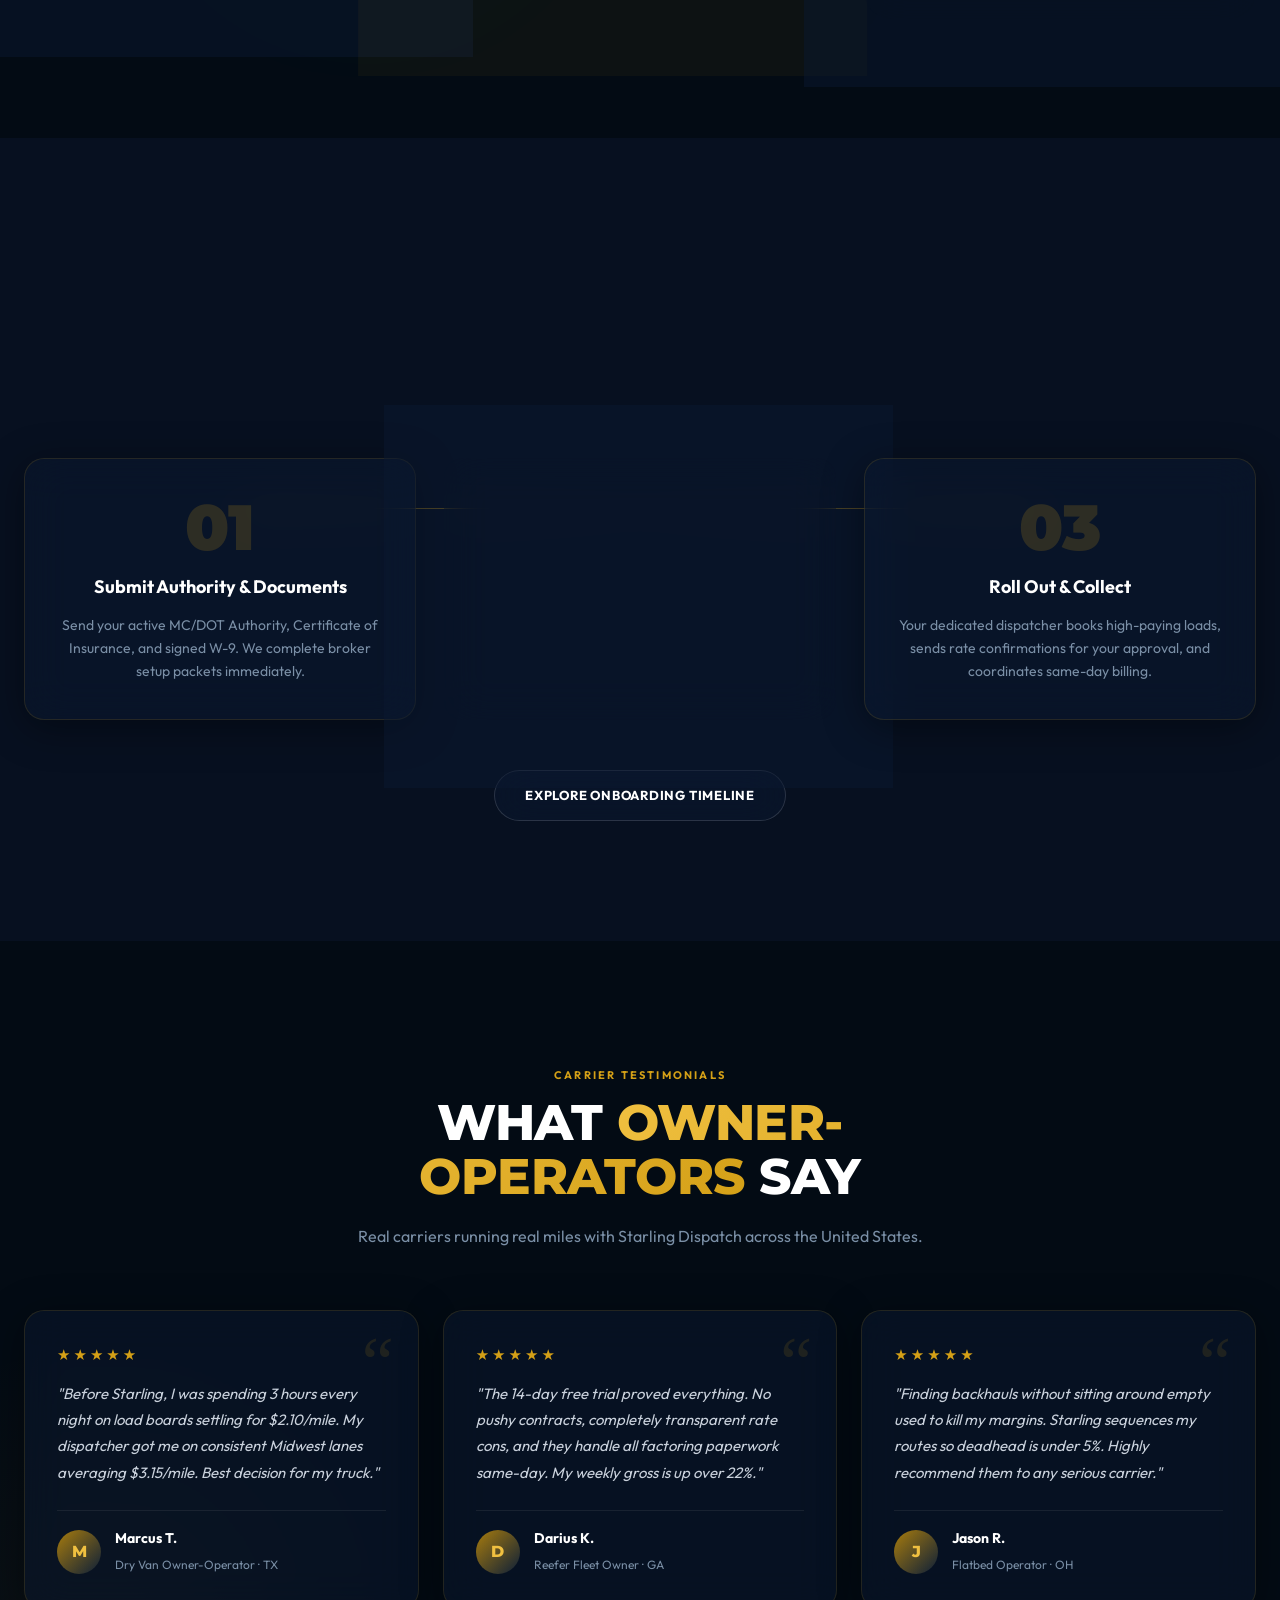
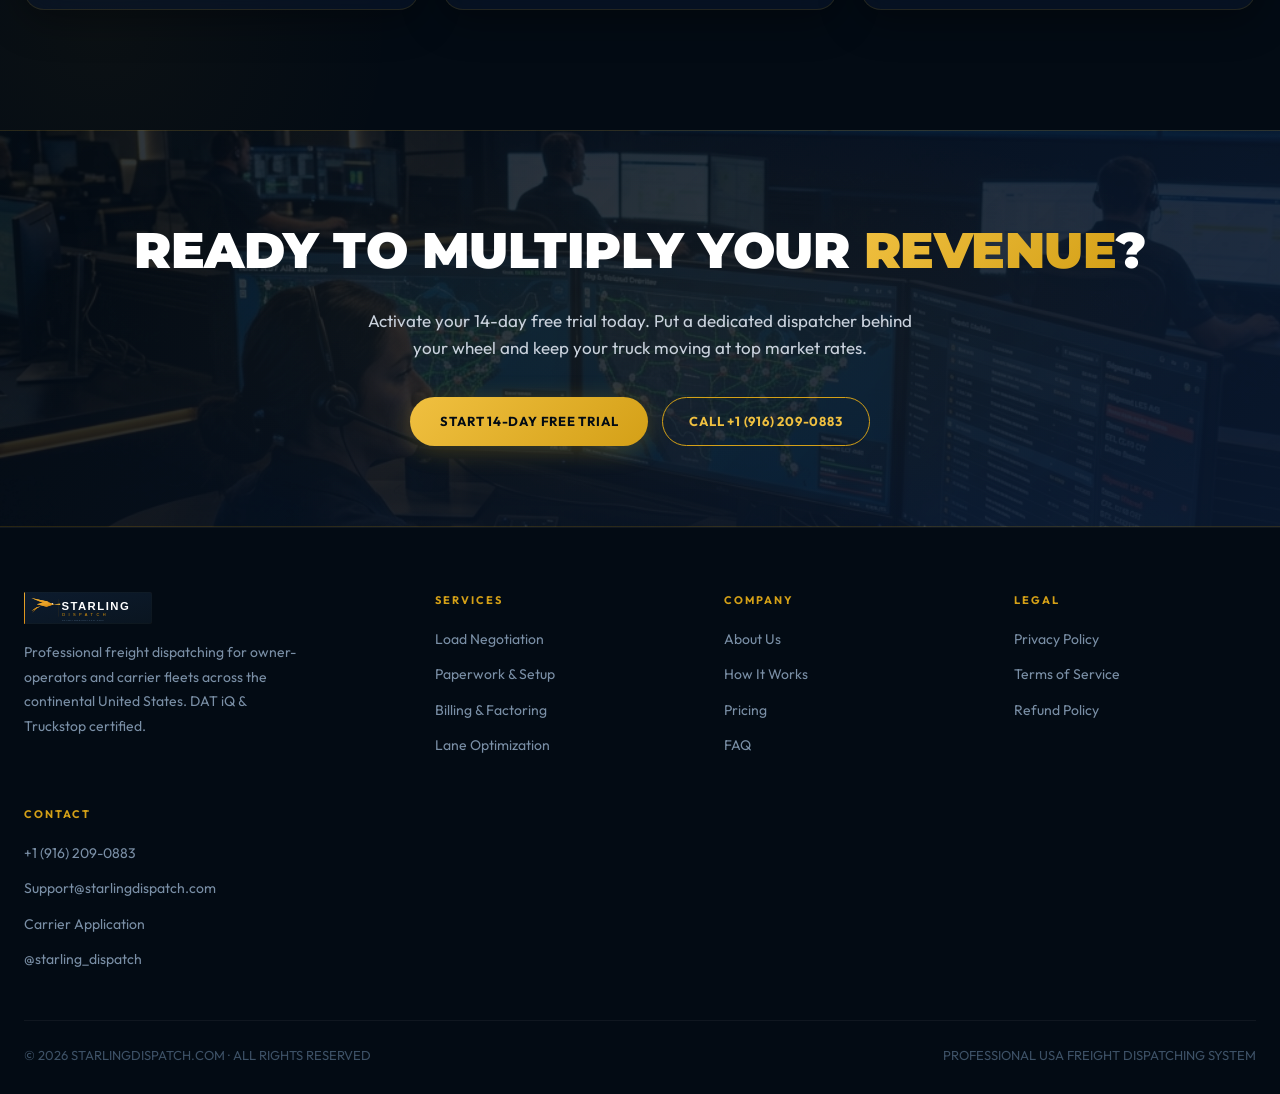
==== commit 3988c0c0: "Add files via upload" ====
--- a/index.html
+++ b/index.html
@@ -614,6 +614,14 @@
   </ul>
 </div>
 <div class="footer-col">
+  <h4>Legal</h4>
+  <ul>
+    <li><a href="privacy-policy.html">Privacy Policy</a></li>
+    <li><a href="terms-of-service.html">Terms of Service</a></li>
+    <li><a href="refund-policy.html">Refund Policy</a></li>
+  </ul>
+</div>
+<div class="footer-col">
   <h4>Contact</h4>
   <ul>
     <li><a href="tel:+19162090883">+1 (916) 209-0883</a></li>
--- a/styles.css
+++ b/styles.css
@@ -356,8 +356,13 @@
 .form-group textarea{min-height:110px;resize:vertical;}
 .form-group input:focus,.form-group select:focus,.form-group textarea:focus{border-color:rgba(212,160,23,.50);box-shadow:0 0 0 3px rgba(212,160,23,.08);}
 .form-group input::placeholder,.form-group textarea::placeholder{color:var(--gray-dark);}
-.form-status{margin-top:16px;padding:14px 18px;border-radius:var(--radius-sm);font-size:14px;display:none;}
-.form-status.success{display:block;background:rgba(0,200,150,.10);border:1px solid rgba(0,200,150,.25);color:var(--emerald);}
+.form-status{margin-top:16px;padding:14px 18px;border-radius:var(--radius-sm);font-size:14px;line-height:1.5;display:none;}
+.form-status.success{display:block;background:rgba(0,200,150,.10);border:1px solid rgba(0,200,150,.30);color:var(--emerald);}
+.form-status.error{display:block;background:rgba(239,68,68,.10);border:1px solid rgba(239,68,68,.30);color:#fca5a5;}
+.form-status.loading{display:flex;align-items:center;gap:10px;background:rgba(212,160,23,.10);border:1px solid rgba(212,160,23,.30);color:var(--gold-light);}
+.btn.is-loading{pointer-events:none;opacity:0.85;cursor:not-allowed;}
+.btn.is-loading::after{content:'';display:inline-block;width:14px;height:14px;margin-left:8px;border:2px solid currentColor;border-top-color:transparent;border-radius:50%;animation:btn-spin .6s linear infinite;}
+@keyframes btn-spin{to{transform:rotate(360deg);}}
 
 /* METRICS */
 .metrics{background:var(--navy-mid);border-top:1px solid rgba(255,255,255,.04);border-bottom:1px solid rgba(255,255,255,.04);padding:48px 0;}
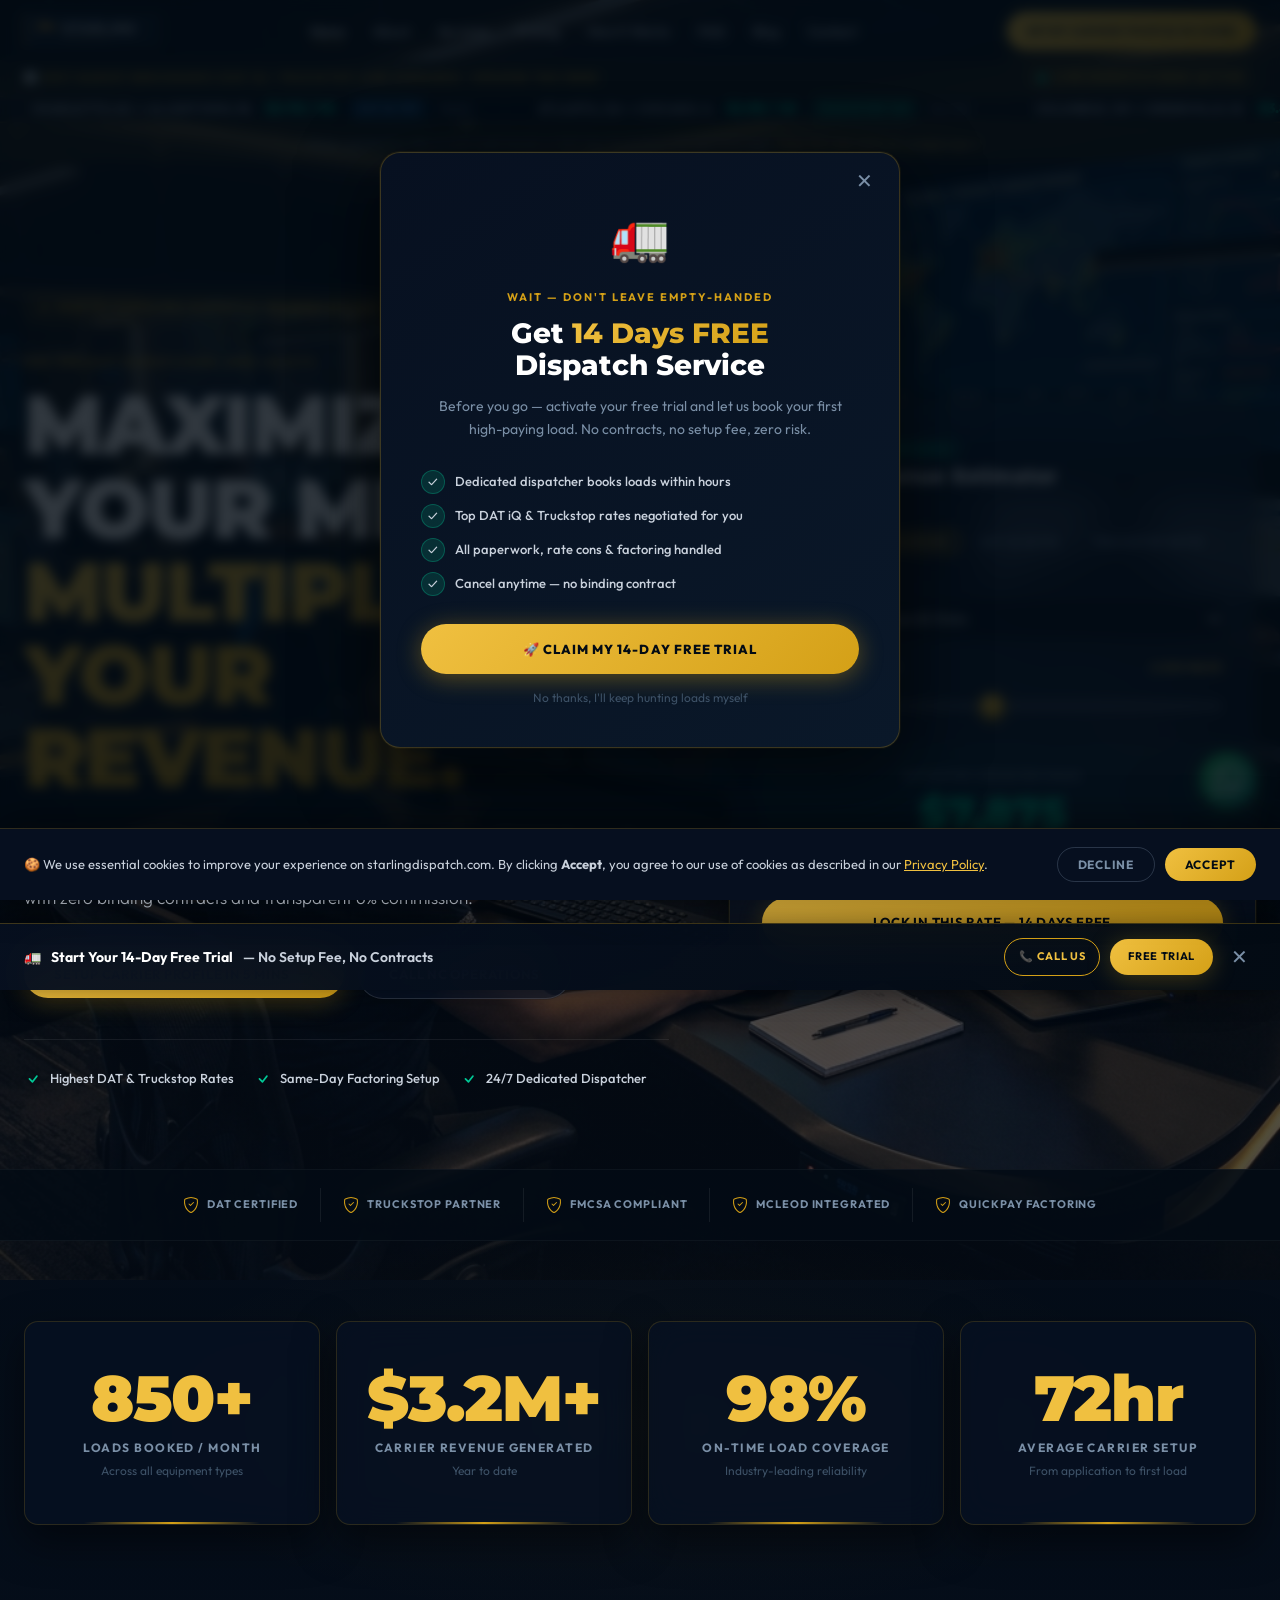
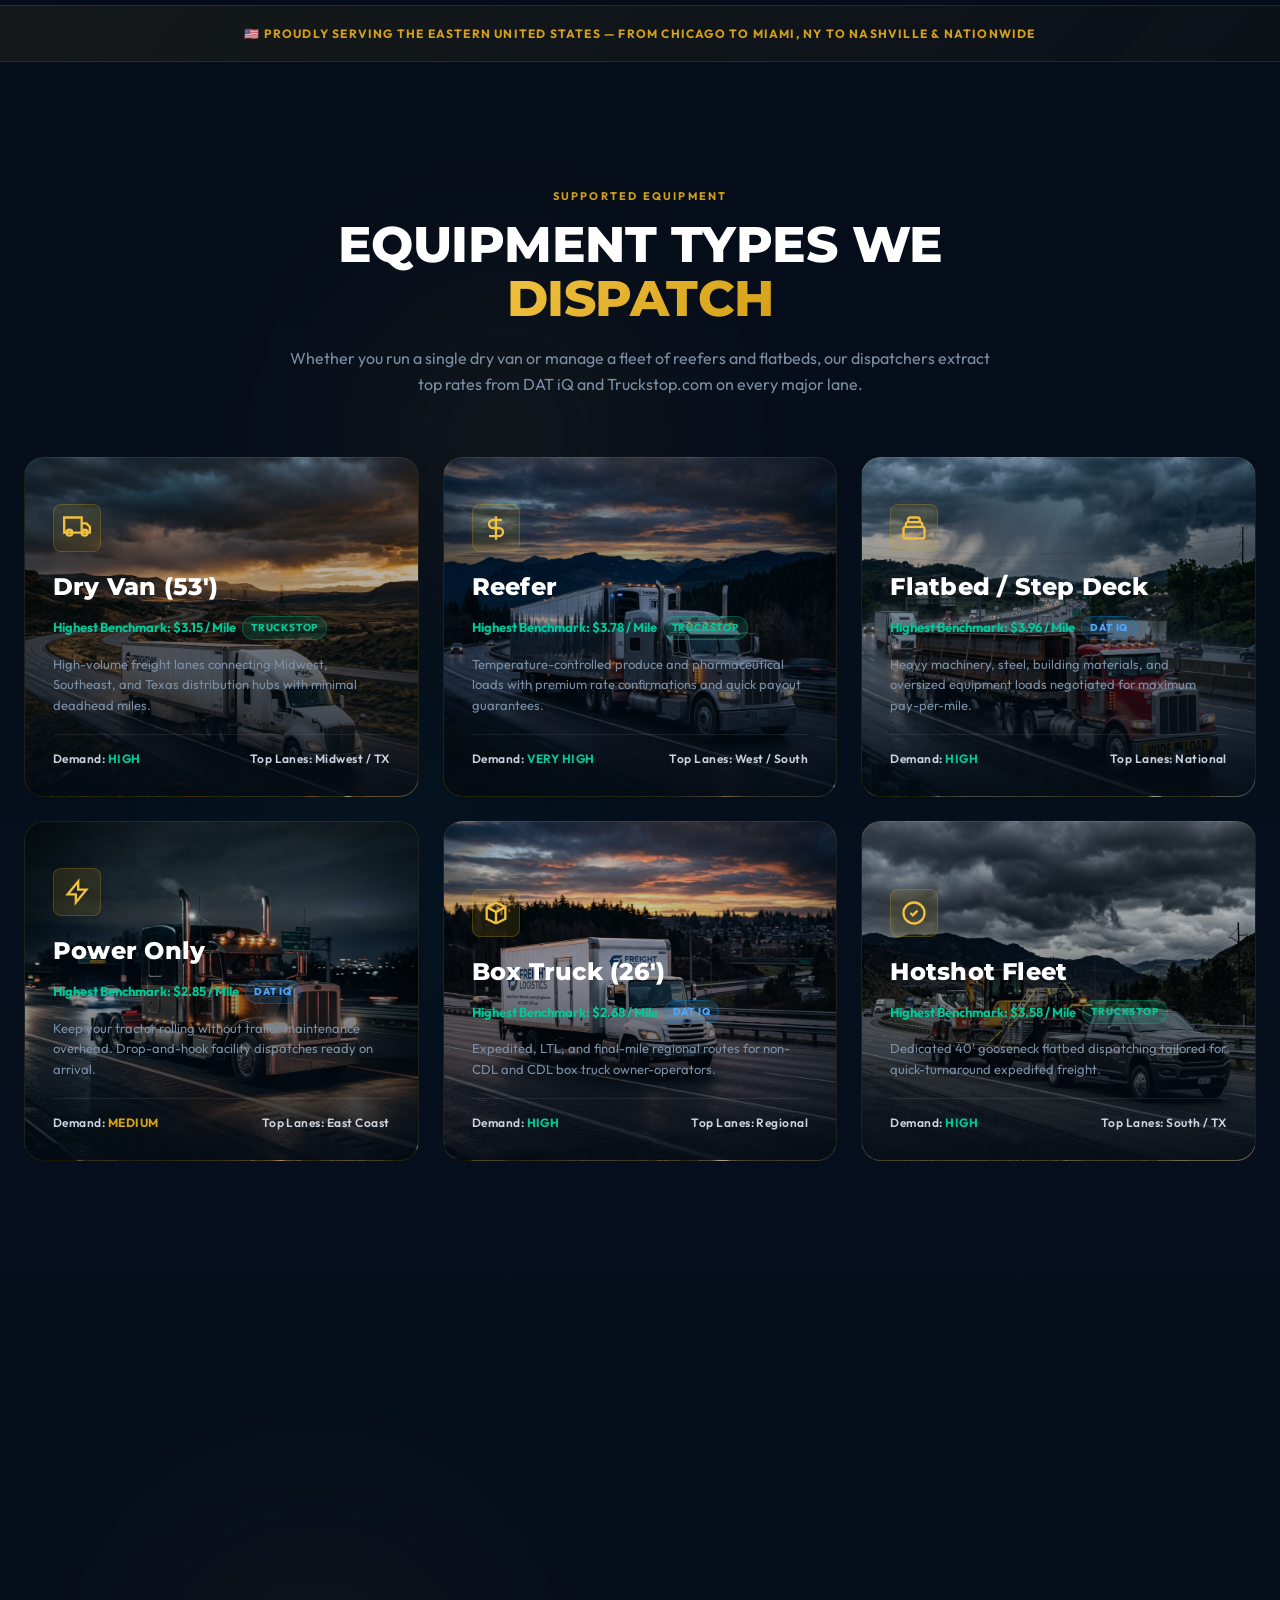
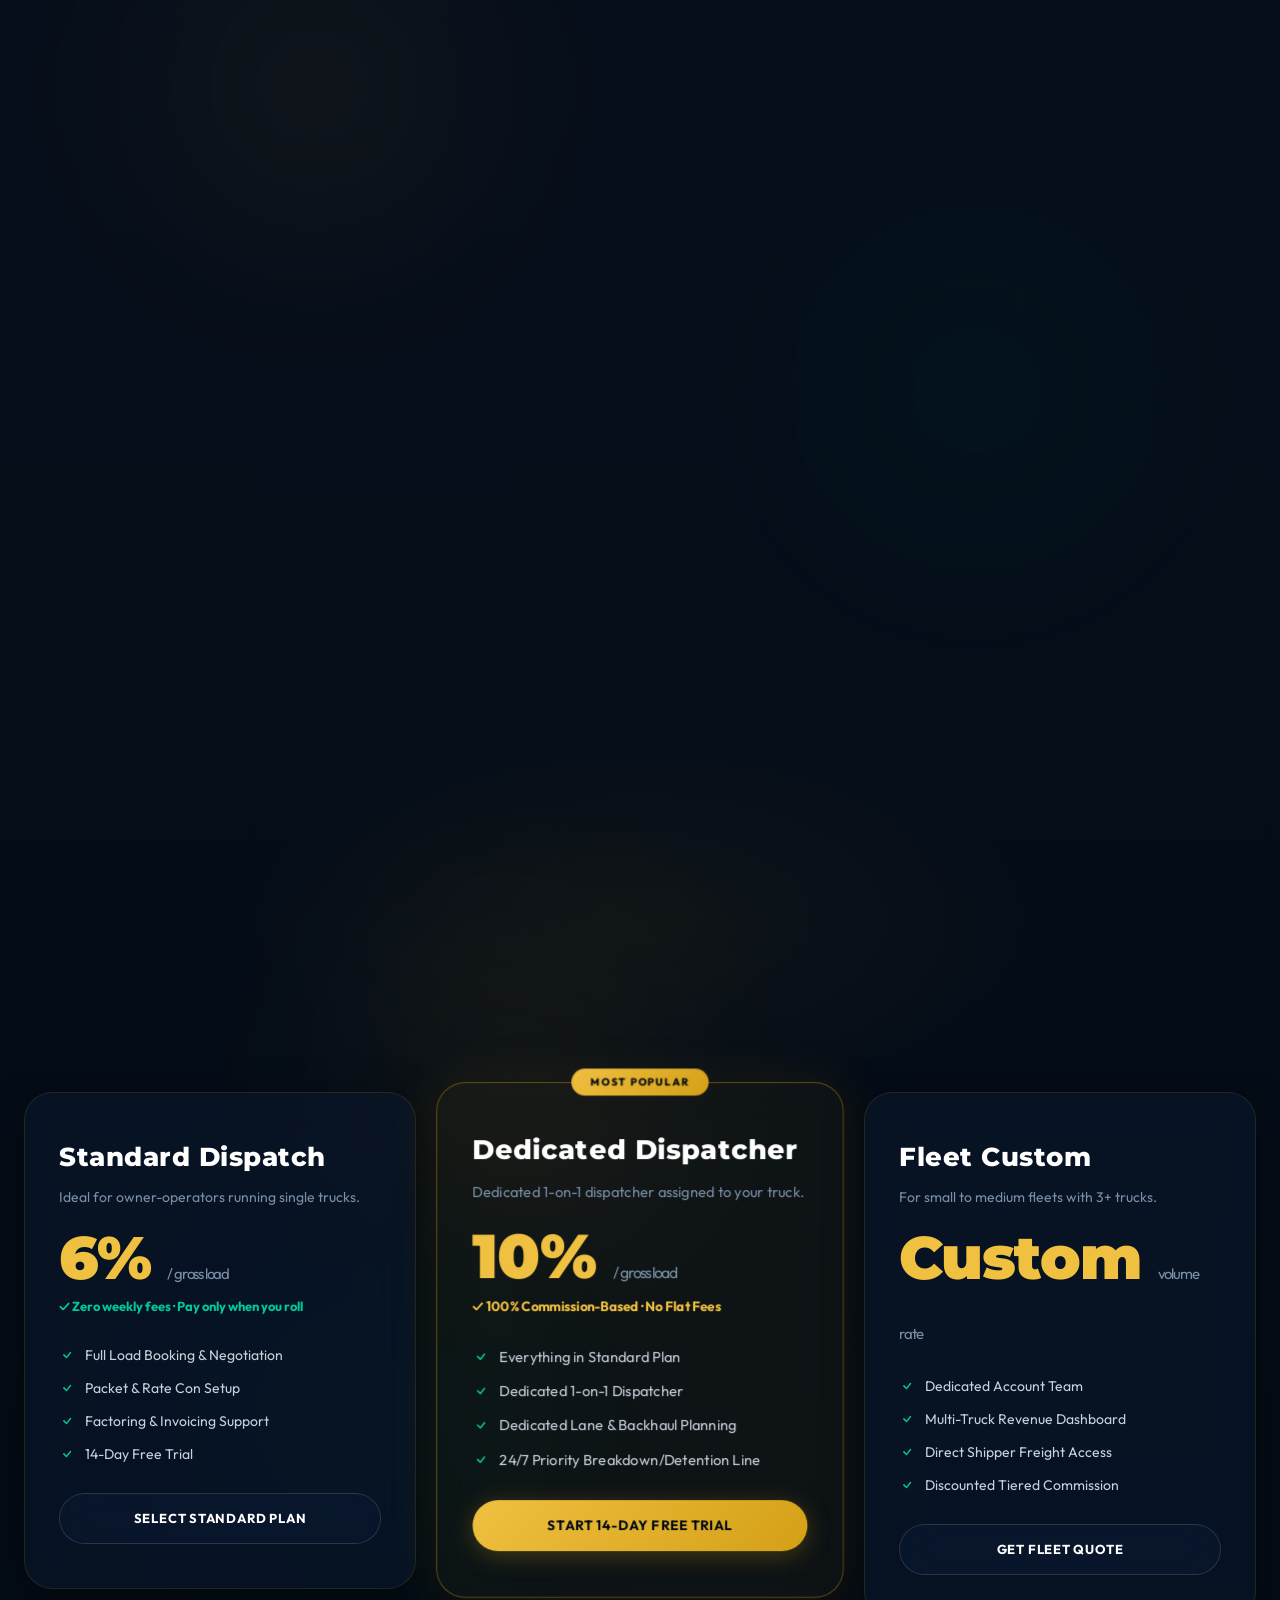
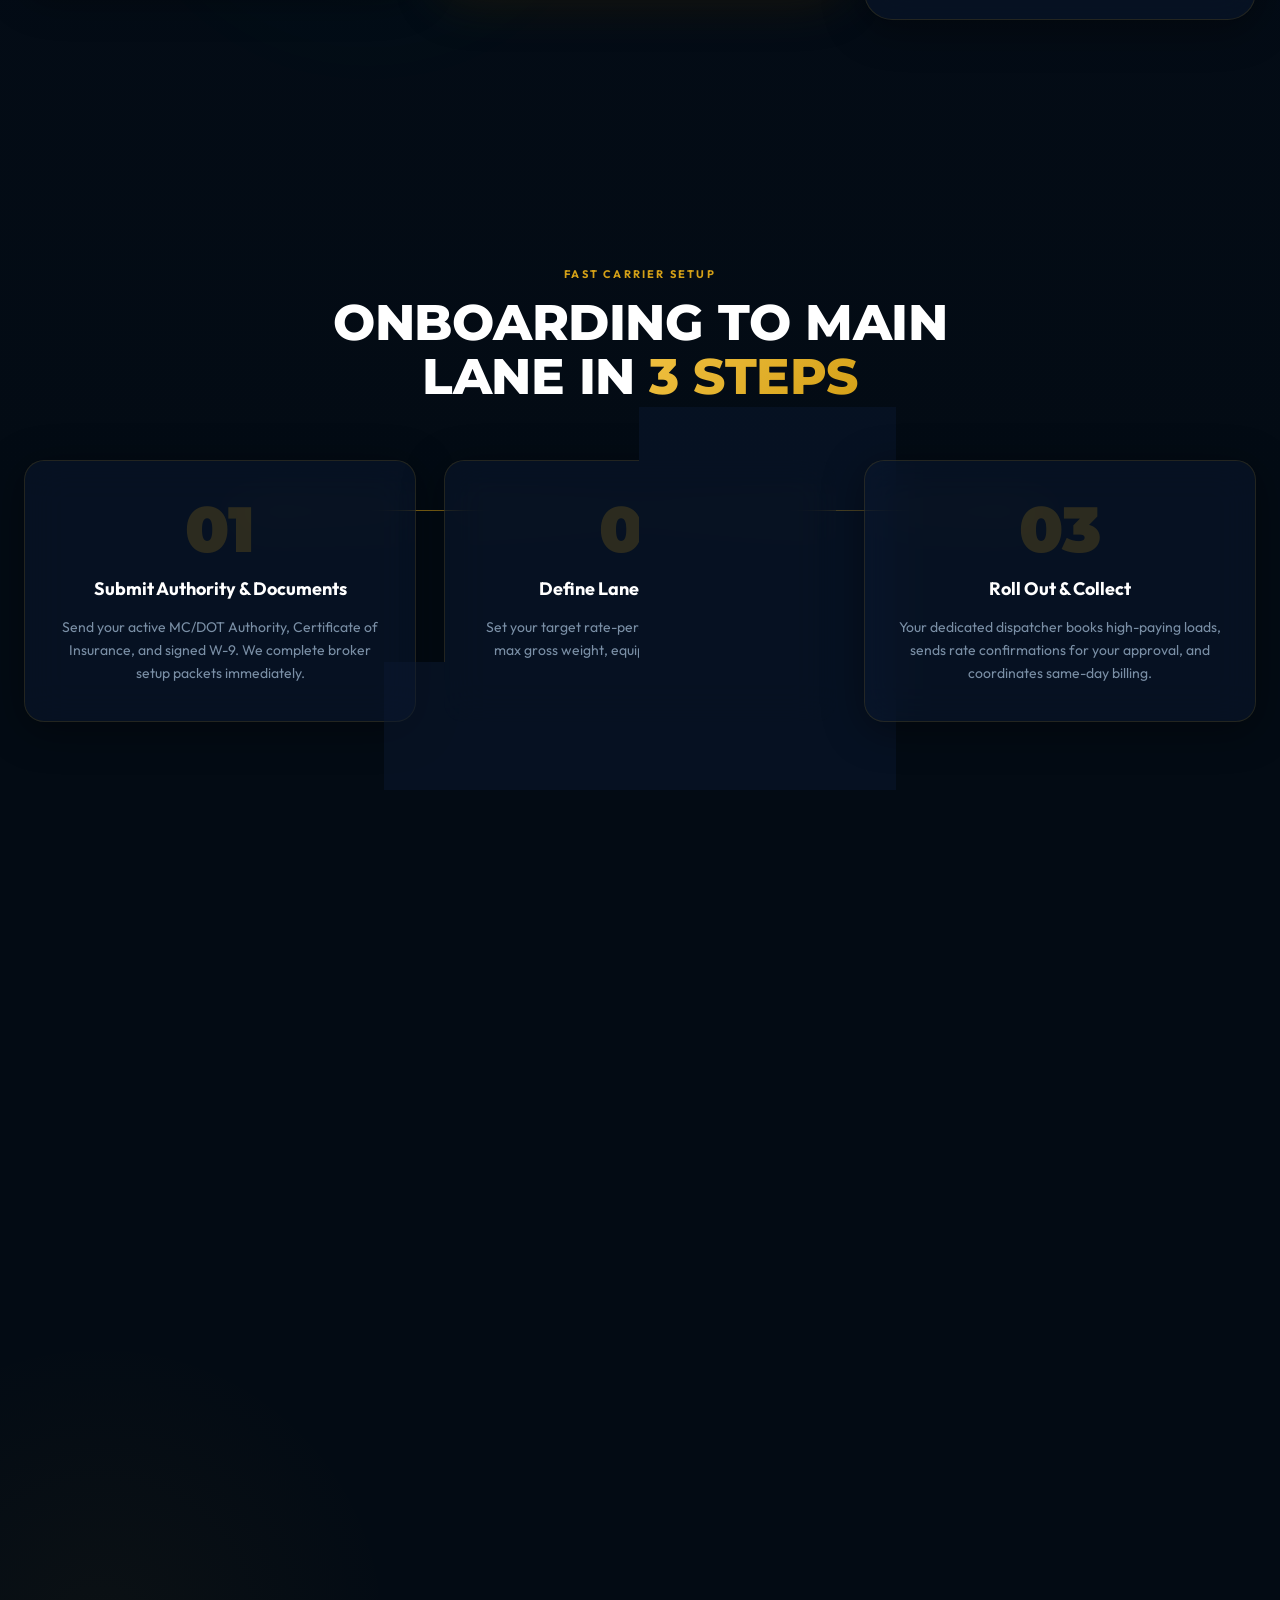
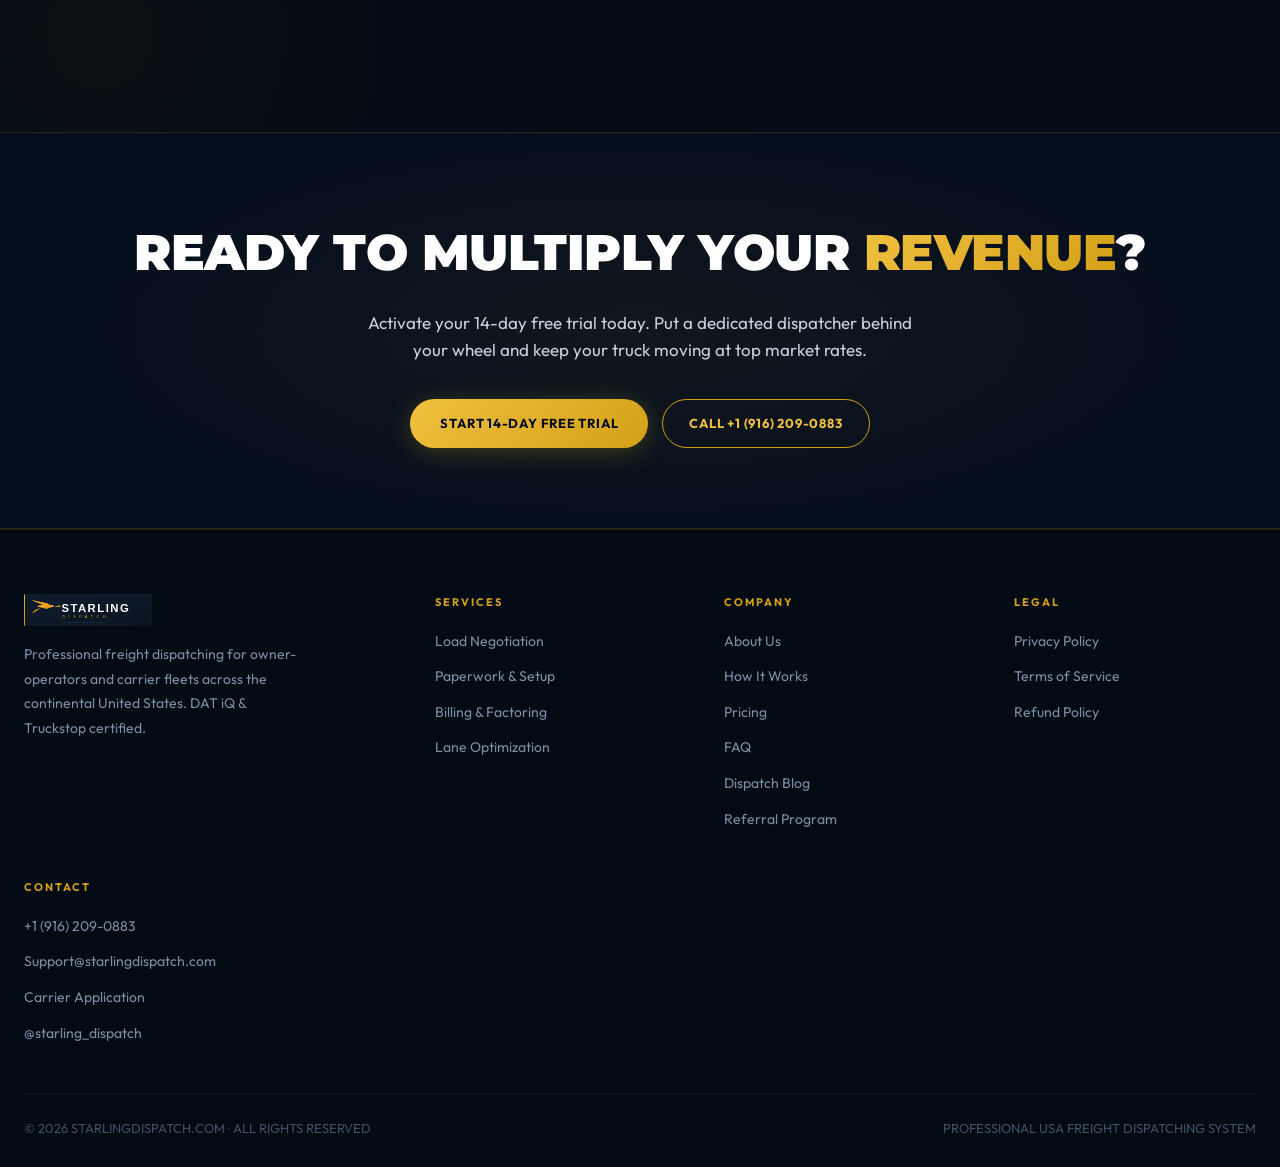
==== commit aee177ed: "Add files via upload" ====
--- a/index.html
+++ b/index.html
@@ -72,6 +72,7 @@
 <li><a href="pricing.html">Pricing</a></li>
 <li><a href="how-it-works.html">How It Works</a></li>
 <li><a href="faq.html">FAQ</a></li>
+<li><a href="blog.html">Blog</a></li>
 <li><a href="contact.html">Contact</a></li>
 </ul>
 </nav>
@@ -85,56 +86,62 @@
 <!-- LIVE FREIGHT MARKET TICKER -->
 <div class="ticker-wrap">
   <div class="ticker-header-bar container">
-    <span>📊 SPOT MARKET BENCHMARKS (DAT iQ + TRUCKSTOP LANE AVERAGES)</span>
-    <span class="pulse-pill" style="padding:2px 10px; font-size:11px;"><span class="pulse-dot"></span> NC DISPATCH OPS ACTIVE</span>
+    <span>📊 SPOT MARKET BENCHMARKS (DAT iQ + TRUCKSTOP LANE AVERAGES) · UPDATED THIS WEEK</span>
+    <span class="pulse-pill" style="padding:2px 10px; font-size:11px;"><span class="pulse-dot"></span> LIVE DISPATCH DESK ACTIVE</span>
   </div>
   <div class="ticker-content">
     <div class="ticker-item">
       <span class="ticker-lane">CHARLOTTE, NC ➔ ALLENTOWN, PA</span>
-      <span class="ticker-rate">$3.70 / MI</span>
+      <span class="ticker-rate">$3.78 / MI</span>
       <span class="badge-dat">DAT iQ TOP</span>
       <span class="ticker-equip">Reefer</span>
     </div>
     <div class="ticker-item">
       <span class="ticker-lane">ATLANTA, GA ➔ CHICAGO, IL</span>
-      <span class="ticker-rate">$2.92 / MI</span>
+      <span class="ticker-rate">$2.98 / MI</span>
       <span class="badge-truckstop">TRUCKSTOP TOP</span>
       <span class="ticker-equip">Dry Van</span>
     </div>
     <div class="ticker-item">
       <span class="ticker-lane">COLUMBUS, OH ➔ GREENVILLE, SC</span>
-      <span class="ticker-rate">$3.82 / MI</span>
+      <span class="ticker-rate">$3.86 / MI</span>
       <span class="badge-dat">DAT iQ TOP</span>
       <span class="ticker-equip">Flatbed</span>
     </div>
     <div class="ticker-item">
       <span class="ticker-lane">INDIANAPOLIS, IN ➔ RALEIGH, NC</span>
-      <span class="ticker-rate">$2.75 / MI</span>
+      <span class="ticker-rate">$2.82 / MI</span>
       <span class="badge-dat">DAT iQ TOP</span>
       <span class="ticker-equip">Power Only</span>
     </div>
     <div class="ticker-item">
       <span class="ticker-lane">MEMPHIS, TN ➔ CHARLOTTE, NC</span>
-      <span class="ticker-rate">$2.50 / MI</span>
+      <span class="ticker-rate">$2.58 / MI</span>
       <span class="badge-truckstop">TRUCKSTOP TOP</span>
       <span class="ticker-equip">Box Truck</span>
     </div>
     <div class="ticker-item">
       <span class="ticker-lane">NASHVILLE, TN ➔ PHILADELPHIA, PA</span>
-      <span class="ticker-rate">$3.60 / MI</span>
+      <span class="ticker-rate">$3.68 / MI</span>
       <span class="badge-dat">DAT iQ TOP</span>
       <span class="ticker-equip">Reefer</span>
     </div>
     <div class="ticker-item">
       <span class="ticker-lane">CHICAGO, IL ➔ ATLANTA, GA</span>
-      <span class="ticker-rate">$3.45 / MI</span>
+      <span class="ticker-rate">$3.52 / MI</span>
       <span class="badge-truckstop">TRUCKSTOP TOP</span>
       <span class="ticker-equip">Dry Van</span>
     </div>
+    <div class="ticker-item">
+      <span class="ticker-lane">DALLAS, TX ➔ PHOENIX, AZ</span>
+      <span class="ticker-rate">$4.12 / MI</span>
+      <span class="badge-dat">DAT iQ TOP</span>
+      <span class="ticker-equip">Reefer</span>
+    </div>
   </div>
 </div>
 <div style="background:rgba(255,193,7,0.06); border-top:1px solid rgba(255,193,7,0.15); padding:7px 0; text-align:center;">
-  <span style="color:var(--gray-mid); font-size:11.5px; letter-spacing:.03em;">⚠ Rates shown are recent spot-market <strong style="color:var(--white);">benchmarks only</strong> — not live quotes. Actual load rates vary daily based on market conditions &amp; lane demand. <a href="pricing.html" style="color:var(--gold-light);">View full disclaimer →</a></span>
+  <span style="color:var(--gray-mid); font-size:11.5px; letter-spacing:.03em;">⚡ Rates updated for the current week based on DAT iQ &amp; Truckstop.com spot averages. <a href="pricing.html" style="color:var(--gold-light);">View full rate matrix &amp; comparison →</a></span>
 </div>
 
 <!-- HERO SECTION -->
@@ -191,11 +198,11 @@
     <div class="calc-field">
       <label for="calc-truck">Equipment Type</label>
       <select id="calc-truck">
-        <option value="dry-van">Dry Van (53') — Peak $3.10/mi</option>
-        <option value="reefer">Reefer — Peak $3.72/mi</option>
-        <option value="flatbed">Flatbed / Step Deck — Peak $3.92/mi</option>
-        <option value="power-only">Power Only — Peak $2.90/mi</option>
-        <option value="box-truck">Box Truck — Peak $2.65/mi</option>
+        <option value="dry-van">Dry Van (53') — Peak $3.15/mi</option>
+        <option value="reefer">Reefer — Peak $3.78/mi</option>
+        <option value="flatbed">Flatbed / Step Deck — Peak $3.96/mi</option>
+        <option value="power-only">Power Only — Peak $2.85/mi</option>
+        <option value="box-truck">Box Truck — Peak $2.68/mi</option>
       </select>
     </div>
 
@@ -300,7 +307,7 @@
       <svg width="28" height="28" fill="none" stroke="currentColor" stroke-width="2" viewBox="0 0 24 24"><path d="M1 3h15v13H1zM16 8h4l3 3v5h-7V8zM5.5 18.5a2.5 2.5 0 100-5 2.5 2.5 0 000 5zM18.5 18.5a2.5 2.5 0 100-5 2.5 2.5 0 000 5z"/></svg>
     </div>
     <h3>Dry Van (53')</h3>
-    <div class="fleet-rpm-badge">Highest Benchmark: $2.92 / Mile <span class="badge-truckstop">Truckstop</span></div>
+    <div class="fleet-rpm-badge">Highest Benchmark: $3.15 / Mile <span class="badge-truckstop">Truckstop</span></div>
     <p>High-volume freight lanes connecting Midwest, Southeast, and Texas distribution hubs with minimal deadhead miles.</p>
     <div class="fleet-meta">
       <span>Demand: <strong style="color:var(--emerald);">HIGH</strong></span>
@@ -315,7 +322,7 @@
       <svg width="28" height="28" fill="none" stroke="currentColor" stroke-width="2" viewBox="0 0 24 24"><path d="M12 2v20M17 5H9.5a3.5 3.5 0 000 7h5a3.5 3.5 0 010 7H6"/></svg>
     </div>
     <h3>Reefer</h3>
-    <div class="fleet-rpm-badge">Highest Benchmark: $3.52 / Mile <span class="badge-truckstop">Truckstop</span></div>
+    <div class="fleet-rpm-badge">Highest Benchmark: $3.78 / Mile <span class="badge-truckstop">Truckstop</span></div>
     <p>Temperature-controlled produce and pharmaceutical loads with premium rate confirmations and quick payout guarantees.</p>
     <div class="fleet-meta">
       <span>Demand: <strong style="color:var(--emerald);">VERY HIGH</strong></span>
@@ -330,7 +337,7 @@
       <svg width="28" height="28" fill="none" stroke="currentColor" stroke-width="2" viewBox="0 0 24 24"><path d="M19 11H5m14 0a2 2 0 012 2v6a2 2 0 01-2 2H5a2 2 0 01-2-2v-6a2 2 0 012-2m14 0V9a2 2 0 00-2-2M5 11V9a2 2 0 012-2m0 0V5a2 2 0 012-2h6a2 2 0 012 2v2M7 7h10"/></svg>
     </div>
     <h3>Flatbed / Step Deck</h3>
-    <div class="fleet-rpm-badge">Highest Benchmark: $3.70 / Mile <span class="badge-dat">DAT iQ</span></div>
+    <div class="fleet-rpm-badge">Highest Benchmark: $3.96 / Mile <span class="badge-dat">DAT iQ</span></div>
     <p>Heavy machinery, steel, building materials, and oversized equipment loads negotiated for maximum pay-per-mile.</p>
     <div class="fleet-meta">
       <span>Demand: <strong style="color:var(--emerald);">HIGH</strong></span>
@@ -345,7 +352,7 @@
       <svg width="28" height="28" fill="none" stroke="currentColor" stroke-width="2" viewBox="0 0 24 24"><path d="M13 10V3L4 14h7v7l9-11h-7z"/></svg>
     </div>
     <h3>Power Only</h3>
-    <div class="fleet-rpm-badge">Highest Benchmark: $2.75 / Mile <span class="badge-dat">DAT iQ</span></div>
+    <div class="fleet-rpm-badge">Highest Benchmark: $2.85 / Mile <span class="badge-dat">DAT iQ</span></div>
     <p>Keep your tractor rolling without trailer maintenance overhead. Drop-and-hook facility dispatches ready on arrival.</p>
     <div class="fleet-meta">
       <span>Demand: <strong style="color:var(--gold);">MEDIUM</strong></span>
@@ -360,7 +367,7 @@
       <svg width="28" height="28" fill="none" stroke="currentColor" stroke-width="2" viewBox="0 0 24 24"><path d="M20 7l-8-4-8 4m16 0l-8 4m8-4v10l-8 4m0-10L4 7m8 4v10M4 7v10l8 4"/></svg>
     </div>
     <h3>Box Truck (26')</h3>
-    <div class="fleet-rpm-badge">Highest Benchmark: $2.50 / Mile <span class="badge-dat">DAT iQ</span></div>
+    <div class="fleet-rpm-badge">Highest Benchmark: $2.68 / Mile <span class="badge-dat">DAT iQ</span></div>
     <p>Expedited, LTL, and final-mile regional routes for non-CDL and CDL box truck owner-operators.</p>
     <div class="fleet-meta">
       <span>Demand: <strong style="color:var(--emerald);">HIGH</strong></span>
@@ -375,7 +382,7 @@
       <svg width="28" height="28" fill="none" stroke="currentColor" stroke-width="2" viewBox="0 0 24 24"><path d="M9 12l2 2 4-4m6 2a9 9 0 11-18 0 9 9 0 0118 0z"/></svg>
     </div>
     <h3>Hotshot Fleet</h3>
-    <div class="fleet-rpm-badge">Highest Benchmark: $3.50 / Mile <span class="badge-truckstop">Truckstop</span></div>
+    <div class="fleet-rpm-badge">Highest Benchmark: $3.58 / Mile <span class="badge-truckstop">Truckstop</span></div>
     <p>Dedicated 40' gooseneck flatbed dispatching tailored for quick-turnaround expedited freight.</p>
     <div class="fleet-meta">
       <span>Demand: <strong style="color:var(--emerald);">HIGH</strong></span>
@@ -455,7 +462,7 @@
     <h3>Standard Dispatch</h3>
     <p style="color: var(--gray-mid); font-size:14px;">Ideal for owner-operators running single trucks.</p>
     <div class="pricing-rate">6% <span>/ gross load</span></div>
-    <div style="color: var(--gold-light); font-size: 14px; font-weight: 700; margin-top: -8px; margin-bottom: 16px;">+ $600/wk flat fee</div>
+    <div style="color: var(--emerald); font-size: 13px; font-weight: 700; margin-top: -8px; margin-bottom: 16px;">✓ Zero weekly fees · Pay only when you roll</div>
     <ul class="pricing-features">
       <li><svg width="16" height="16" fill="currentColor" viewBox="0 0 16 16"><path d="M10.97 4.97a.75.75 0 0 1 1.07 1.05l-3.99 4.99a.75.75 0 0 1-1.08.02L4.324 8.384a.75.75 0 1 1 1.06-1.06l2.094 2.093 3.473-4.425a.267.267 0 0 1 .02-.022z"/></svg> Full Load Booking &amp; Negotiation</li>
       <li><svg width="16" height="16" fill="currentColor" viewBox="0 0 16 16"><path d="M10.97 4.97a.75.75 0 0 1 1.07 1.05l-3.99 4.99a.75.75 0 0 1-1.08.02L4.324 8.384a.75.75 0 1 1 1.06-1.06l2.094 2.093 3.473-4.425a.267.267 0 0 1 .02-.022z"/></svg> Packet &amp; Rate Con Setup</li>
@@ -470,7 +477,7 @@
     <h3>Dedicated Dispatcher</h3>
     <p style="color: var(--gray-mid); font-size:14px;">Dedicated 1-on-1 dispatcher assigned to your truck.</p>
     <div class="pricing-rate">10% <span>/ gross load</span></div>
-    <div style="color: var(--gold-light); font-size: 14px; font-weight: 700; margin-top: -8px; margin-bottom: 16px;">+ $800/wk flat fee</div>
+    <div style="color: var(--gold-light); font-size: 13px; font-weight: 700; margin-top: -8px; margin-bottom: 16px;">✓ 100% Commission-Based · No Flat Fees</div>
     <ul class="pricing-features">
       <li><svg width="16" height="16" fill="currentColor" viewBox="0 0 16 16"><path d="M10.97 4.97a.75.75 0 0 1 1.07 1.05l-3.99 4.99a.75.75 0 0 1-1.08.02L4.324 8.384a.75.75 0 1 1 1.06-1.06l2.094 2.093 3.473-4.425a.267.267 0 0 1 .02-.022z"/></svg> Everything in Standard Plan</li>
       <li><svg width="16" height="16" fill="currentColor" viewBox="0 0 16 16"><path d="M10.97 4.97a.75.75 0 0 1 1.07 1.05l-3.99 4.99a.75.75 0 0 1-1.08.02L4.324 8.384a.75.75 0 1 1 1.06-1.06l2.094 2.093 3.473-4.425a.267.267 0 0 1 .02-.022z"/></svg> Dedicated 1-on-1 Dispatcher</li>
@@ -611,6 +618,8 @@
     <li><a href="how-it-works.html">How It Works</a></li>
     <li><a href="pricing.html">Pricing</a></li>
     <li><a href="faq.html">FAQ</a></li>
+    <li><a href="blog.html">Dispatch Blog</a></li>
+    <li><a href="referral.html">Referral Program</a></li>
   </ul>
 </div>
 <div class="footer-col">
@@ -651,5 +660,6 @@
 </div>
 
 <script src="nav.js"></script>
+<script src="growth.js"></script>
 </body>
 </html>
--- a/styles.css
+++ b/styles.css
@@ -40,22 +40,25 @@
 
 *,*::before,*::after{box-sizing:border-box;margin:0;padding:0;}
 html{scroll-behavior:smooth;font-size:16px;}
-body{
-  font-family:var(--font-body);
-  background-color:var(--navy-deep);
-  background-image:
-    radial-gradient(circle at 12% 18%, rgba(212,160,23,0.06) 0%, transparent 40%),
-    radial-gradient(circle at 88% 35%, rgba(0,200,150,0.04) 0%, transparent 45%),
-    radial-gradient(circle at 25% 65%, rgba(212,160,23,0.04) 0%, transparent 35%),
-    radial-gradient(circle at 80% 85%, rgba(15,35,64,0.6) 0%, transparent 50%),
-    linear-gradient(rgba(212,160,23,0.02) 1px, transparent 1px),
-    linear-gradient(90deg, rgba(212,160,23,0.02) 1px, transparent 1px);
-  background-size:100% 100%, 100% 100%, 100% 100%, 100% 100%, 72px 72px, 72px 72px;
-  background-attachment:fixed;
-  color:var(--white);
-  line-height:1.6;
-  overflow-x:hidden;
-  -webkit-font-smoothing:antialiased;
+body{
+  font-family:var(--font-body);
+  background-color:var(--navy-deep);
+  background-image:
+    linear-gradient(180deg, rgba(3,11,20,0.68) 0%, rgba(7,16,32,0.72) 35%, rgba(3,11,20,0.70) 70%, rgba(3,11,20,0.78) 100%),
+    url('hero-bg.png'),
+    radial-gradient(circle at 12% 18%, rgba(212,160,23,0.10) 0%, transparent 45%),
+    radial-gradient(circle at 88% 35%, rgba(0,200,150,0.06) 0%, transparent 50%),
+    radial-gradient(circle at 25% 65%, rgba(212,160,23,0.06) 0%, transparent 40%),
+    linear-gradient(rgba(212,160,23,0.02) 1px, transparent 1px),
+    linear-gradient(90deg, rgba(212,160,23,0.02) 1px, transparent 1px);
+  background-size:100% 100%, cover, 100% 100%, 100% 100%, 100% 100%, 72px 72px, 72px 72px;
+  background-position:center, center top, center, center, center, center, center;
+  background-repeat:no-repeat, no-repeat, no-repeat, no-repeat, no-repeat, repeat, repeat;
+  background-attachment:scroll, fixed, fixed, fixed, fixed, fixed, fixed;
+  color:var(--white);
+  line-height:1.6;
+  overflow-x:hidden;
+  -webkit-font-smoothing:antialiased;
 }
 img{max-width:100%;display:block;}
 a{color:inherit;text-decoration:none;}
@@ -148,8 +151,7 @@
 
 /* HERO */
 .hero{position:relative;min-height:100vh;display:flex;align-items:center;padding:130px 0 80px;overflow:hidden;}
-.hero-bg{position:absolute;inset:0;background-image:url('hero-bg.png');background-size:cover;background-position:center 30%;background-repeat:no-repeat;}
-.hero-bg::after{content:'';position:absolute;inset:0;background:radial-gradient(ellipse 80% 60% at 60% 40%,rgba(212,160,23,.06) 0%,transparent 70%),linear-gradient(160deg,rgba(3,11,20,.75) 0%,rgba(3,11,20,.90) 50%,rgba(3,11,20,.98) 100%);}
+.hero-bg{display:none;}
 .hero-grid{position:relative;z-index:1;display:grid;grid-template-columns:1.1fr .9fr;gap:60px;align-items:center;}
 .hero-eyebrow{display:inline-flex;align-items:center;gap:10px;font-size:11px;font-weight:700;letter-spacing:.20em;text-transform:uppercase;color:var(--gold);background:rgba(212,160,23,.10);border:1px solid rgba(212,160,23,.25);border-radius:var(--radius-full);padding:6px 16px;margin-bottom:24px;width:fit-content;}
 .hero-eyebrow::before{content:'';width:6px;height:6px;border-radius:50%;background:var(--gold);animation:pulse-dot 2s ease-in-out infinite;}
@@ -189,10 +191,10 @@
 .trust-item:hover{color:var(--gray-light);}
 
 /* STATS */
-.stats-section{padding:80px 0;background:var(--navy-bg);position:relative;overflow:hidden;}
+.stats-section{padding:80px 0;background:transparent;position:relative;overflow:hidden;}
 .stats-section::before{content:'';position:absolute;inset:0;background:radial-gradient(ellipse 60% 80% at 50% 50%,rgba(212,160,23,.04) 0%,transparent 70%);pointer-events:none;}
-.stats-grid{display:grid;grid-template-columns:repeat(4,1fr);gap:1px;background:rgba(255,255,255,.05);border-radius:var(--radius-md);overflow:hidden;}
-.stat-card{background:var(--navy-deep);padding:44px 24px;text-align:center;position:relative;transition:background var(--t-base);}
+.stats-grid{display:grid;grid-template-columns:repeat(4,1fr);gap:16px;background:transparent;}
+.stat-card{background:rgba(7,18,36,0.65);border:1px solid rgba(212,160,23,0.18);border-radius:var(--radius-md);backdrop-filter:blur(16px);-webkit-backdrop-filter:blur(16px);box-shadow:0 16px 40px rgba(0,0,0,0.5);padding:44px 24px;text-align:center;position:relative;transition:all var(--t-base);}
 .stat-card:hover{background:rgba(10,25,48,.80);}
 .stat-card::after{content:'';position:absolute;bottom:0;left:20%;right:20%;height:2px;background:linear-gradient(90deg,transparent,var(--gold),transparent);transform:scaleX(0);transition:transform .5s var(--ease-out);}
 .stat-card.visible::after{transform:scaleX(1);}
@@ -205,7 +207,7 @@
 .region-banner p{font-size:12px;font-weight:700;letter-spacing:.10em;text-transform:uppercase;color:var(--gold);display:flex;align-items:center;justify-content:center;gap:10px;flex-wrap:wrap;}
 
 /* FLEET */
-.fleet-section{padding:120px 0;background:var(--navy-deep);}
+.fleet-section{padding:120px 0;background:transparent;}
 .services-header{text-align:center;max-width:700px;margin:0 auto 60px;}
 .services-header p{color:var(--gray-mid);}
 .fleet-grid{display:grid;grid-template-columns:repeat(3,1fr);gap:24px;margin-top:48px;}
@@ -228,7 +230,7 @@
 .fleet-hotshot{background-image:url('hotshot.png');}
 
 /* SERVICES */
-.services{padding:120px 0;background:var(--navy-bg);}
+.services{padding:120px 0;background:transparent;}
 .services-grid{display:grid;grid-template-columns:repeat(3,1fr);gap:24px;}
 .service-card{background:var(--glass-bg);border:var(--glass-border);border-top:2px solid transparent;border-radius:var(--radius-lg);padding:36px 28px;backdrop-filter:var(--glass-blur);-webkit-backdrop-filter:var(--glass-blur);box-shadow:var(--glass-shadow);transition:all var(--t-base) var(--ease);position:relative;overflow:hidden;}
 .service-card::before{content:'';position:absolute;top:0;left:0;right:0;height:2px;background:linear-gradient(90deg,var(--gold),var(--gold-light));transform:scaleX(0);transform-origin:left;transition:transform var(--t-base) var(--ease);}
@@ -242,7 +244,7 @@
 .service-detail li::before{content:'✓';color:var(--gold);font-weight:800;position:absolute;left:0;}
 
 /* PRICING */
-.pricing-section{padding:120px 0;background:var(--navy-deep);position:relative;overflow:hidden;}
+.pricing-section{padding:120px 0;background:transparent;position:relative;overflow:hidden;}
 .pricing-section::before{content:'';position:absolute;top:0;left:50%;transform:translateX(-50%);width:800px;height:400px;background:radial-gradient(ellipse,rgba(212,160,23,.05) 0%,transparent 70%);pointer-events:none;}
 .pricing-grid{display:grid;grid-template-columns:repeat(3,1fr);gap:28px;margin-top:56px;align-items:start;}
 .pricing-card{background:var(--glass-bg);border:var(--glass-border);border-radius:var(--radius-xl);padding:44px 34px;position:relative;backdrop-filter:var(--glass-blur);-webkit-backdrop-filter:var(--glass-blur);box-shadow:var(--glass-shadow);transition:all var(--t-base) var(--ease);}
@@ -259,7 +261,7 @@
 .pricing-features li svg{color:var(--emerald);flex-shrink:0;margin-top:2px;}
 
 /* PIPELINE */
-.pipeline{padding:120px 0;background:var(--navy-bg);}
+.pipeline{padding:120px 0;background:transparent;}
 .pipe-grid{display:grid;grid-template-columns:repeat(3,1fr);gap:28px;margin-top:56px;position:relative;}
 .pipe-grid::before{content:'';position:absolute;top:50px;left:calc(16.66% + 14px);right:calc(16.66% + 14px);height:1px;background:linear-gradient(90deg,var(--gold),rgba(212,160,23,.2),var(--gold));pointer-events:none;z-index:0;}
 .pipe-step{background:var(--glass-bg);border:var(--glass-border);border-radius:var(--radius-lg);padding:36px 28px;position:relative;z-index:1;backdrop-filter:var(--glass-blur);-webkit-backdrop-filter:var(--glass-blur);box-shadow:var(--glass-shadow);transition:all var(--t-base) var(--ease);text-align:center;}
@@ -271,7 +273,7 @@
 .pipe-step p{font-size:14px;color:var(--gray-mid);line-height:1.65;}
 
 /* REVIEWS */
-.reviews-section{padding:120px 0;background:var(--navy-deep);position:relative;overflow:hidden;}
+.reviews-section{padding:120px 0;background:transparent;position:relative;overflow:hidden;}
 .reviews-section::before{content:'';position:absolute;bottom:-200px;left:-200px;width:600px;height:600px;background:radial-gradient(circle,rgba(212,160,23,.04) 0%,transparent 70%);pointer-events:none;}
 .reviews-grid{display:grid;grid-template-columns:repeat(3,1fr);gap:24px;margin-top:52px;}
 .review-card{background:var(--glass-bg);border:var(--glass-border);border-radius:var(--radius-lg);padding:32px;backdrop-filter:var(--glass-blur);-webkit-backdrop-filter:var(--glass-blur);box-shadow:var(--glass-shadow);transition:all var(--t-base) var(--ease);position:relative;}
@@ -286,7 +288,7 @@
 .review-author span{font-size:12px;color:var(--gray-mid);}
 
 /* CTA BAND */
-.cta-band{padding:80px 0;background:linear-gradient(135deg,rgba(3,11,20,.82),rgba(10,25,48,.92)),url('hero-bg.png') center/cover no-repeat;text-align:center;border-top:1px solid rgba(212,160,23,.18);border-bottom:1px solid rgba(212,160,23,.18);position:relative;overflow:hidden;}
+.cta-band{padding:80px 0;background:rgba(7,18,36,0.65);backdrop-filter:blur(16px);-webkit-backdrop-filter:blur(16px);text-align:center;border-top:1px solid rgba(212,160,23,.18);border-bottom:1px solid rgba(212,160,23,.18);position:relative;overflow:hidden;}
 .cta-band::before{content:'';position:absolute;inset:0;background:radial-gradient(ellipse 70% 80% at 50% 50%,rgba(212,160,23,.06) 0%,transparent 70%);}
 .cta-band-inner{position:relative;z-index:1;}
 .cta-band h2{font-family:var(--font-display);font-size:clamp(30px,4vw,50px);font-weight:900;letter-spacing:-.01em;margin-bottom:16px;}
@@ -294,7 +296,7 @@
 .cta-band-actions{display:flex;gap:14px;justify-content:center;flex-wrap:wrap;}
 
 /* FAQ */
-.faq-section{padding:120px 0;background:var(--navy-bg);}
+.faq-section{padding:120px 0;background:transparent;}
 .faq-search-box{max-width:560px;margin:0 auto 40px;position:relative;}
 .faq-search-box input{width:100%;padding:14px 20px 14px 48px;background:var(--glass-bg);border:var(--glass-border);border-radius:var(--radius-full);color:var(--white);font-family:var(--font-body);font-size:15px;outline:none;transition:border-color var(--t-fast),box-shadow var(--t-fast);backdrop-filter:var(--glass-blur);}
 .faq-search-box input:focus{border-color:rgba(212,160,23,.40);box-shadow:0 0 0 3px rgba(212,160,23,.08);}
@@ -311,7 +313,7 @@
 .faq-answer{padding:0 24px 22px;color:var(--gray-mid);font-size:15px;line-height:1.75;}
 
 /* PAGE HERO */
-.page-hero{position:relative;padding:170px 0 90px;background:linear-gradient(165deg,rgba(3,11,20,.72),rgba(7,16,32,.92)),url('hero-bg.png') center/cover no-repeat;border-bottom:1px solid rgba(212,160,23,.12);overflow:hidden;}
+.page-hero{position:relative;padding:170px 0 90px;background:transparent;border-bottom:1px solid rgba(212,160,23,.15);overflow:hidden;}
 .page-hero::before{content:'';position:absolute;top:-20%;right:-10%;width:600px;height:600px;background:radial-gradient(circle,rgba(212,160,23,.12) 0%,rgba(0,200,150,.04) 40%,transparent 70%);filter:blur(60px);pointer-events:none;animation:orb-drift-1 14s ease-in-out infinite alternate;}
 .page-hero::after{content:'';position:absolute;bottom:-1px;left:0;right:0;height:80px;background:linear-gradient(0deg,var(--navy-bg),transparent);}
 .page-hero-content{position:relative;z-index:1;max-width:760px;}
@@ -328,7 +330,7 @@
 .showcase-badge{display:inline-flex;align-items:center;gap:8px;background:rgba(212,160,23,.18);border:1px solid rgba(212,160,23,.40);border-radius:var(--radius-full);padding:6px 16px;font-size:11px;font-weight:700;letter-spacing:.12em;text-transform:uppercase;color:var(--gold-light);margin-bottom:12px;backdrop-filter:blur(10px);width:fit-content;}
 
 /* ABOUT STORY */
-.story-section{padding:120px 0;background:var(--navy-bg);position:relative;overflow:hidden;}
+.story-section{padding:120px 0;background:transparent;position:relative;overflow:hidden;}
 .story-grid{display:grid;grid-template-columns:1fr 1fr;gap:80px;align-items:center;}
 .value-card{background:var(--glass-bg);border:var(--glass-border);border-radius:var(--radius-md);padding:24px;margin-bottom:16px;backdrop-filter:var(--glass-blur);transition:all var(--t-base);}
 .value-card:last-child{margin-bottom:0;}
@@ -338,7 +340,7 @@
 .value-card p{font-size:14px;color:var(--gray-mid);line-height:1.65;}
 
 /* CONTACT */
-.contact-section{padding:120px 0;background:var(--navy-bg);}
+.contact-section{padding:120px 0;background:transparent;}
 .contact-grid{display:grid;grid-template-columns:.9fr 1.1fr;gap:64px;align-items:start;}
 .contact-info h2{font-family:var(--font-display);font-size:36px;font-weight:800;margin-bottom:16px;}
 .contact-info p{font-size:15px;color:var(--gray-mid);line-height:1.75;margin-bottom:36px;}
@@ -365,15 +367,15 @@
 @keyframes btn-spin{to{transform:rotate(360deg);}}
 
 /* METRICS */
-.metrics{background:var(--navy-mid);border-top:1px solid rgba(255,255,255,.04);border-bottom:1px solid rgba(255,255,255,.04);padding:48px 0;}
-.metrics-grid{display:grid;grid-template-columns:repeat(4,1fr);gap:1px;background:rgba(255,255,255,.04);}
-.metric-card{background:var(--navy-mid);padding:32px 24px;text-align:center;transition:background var(--t-base);}
+.metrics{background:transparent;border-top:1px solid rgba(255,255,255,.04);border-bottom:1px solid rgba(255,255,255,.04);padding:48px 0;}
+.metrics-grid{display:grid;grid-template-columns:repeat(4,1fr);gap:16px;background:transparent;}
+.metric-card{background:rgba(7,18,36,0.65);border:1px solid rgba(212,160,23,0.18);border-radius:var(--radius-md);backdrop-filter:blur(16px);-webkit-backdrop-filter:blur(16px);box-shadow:0 16px 40px rgba(0,0,0,0.5);padding:32px 24px;text-align:center;transition:background var(--t-base);}
 .metric-card:hover{background:rgba(10,25,48,.70);}
 .metric-card h3{font-family:var(--font-display);font-size:42px;font-weight:900;color:var(--gold-light);letter-spacing:-.01em;line-height:1;margin-bottom:8px;}
 .metric-card p{font-size:11px;font-weight:700;letter-spacing:.15em;text-transform:uppercase;color:var(--gray-mid);}
 
 /* HOW IT WORKS */
-.how-section{padding:120px 0;background:var(--navy-deep);}
+.how-section{padding:120px 0;background:transparent;}
 .how-steps{display:flex;flex-direction:column;gap:0;margin-top:56px;max-width:860px;margin-left:auto;margin-right:auto;}
 .how-step{display:grid;grid-template-columns:80px 1fr;gap:24px;padding-bottom:40px;position:relative;}
 .how-step:not(:last-child)::before{content:'';position:absolute;left:40px;top:72px;bottom:0;width:1px;background:linear-gradient(180deg,var(--gold),rgba(212,160,23,.10));}
@@ -391,7 +393,7 @@
 .rate-disclaimer strong{color:var(--gold);}
 
 /* FOOTER */
-footer{background:var(--navy-deep);border-top:1px solid rgba(255,255,255,.05);padding:64px 0 28px;}
+footer{background:rgba(3,11,20,0.80);backdrop-filter:blur(18px);-webkit-backdrop-filter:blur(18px);border-top:1px solid rgba(212,160,23,0.15);padding:64px 0 28px;}
 .footer-grid{display:grid;grid-template-columns:1.5fr repeat(3,1fr);gap:48px;margin-bottom:48px;}
 .footer-logo img{height:32px;width:auto;}
 .footer-brand-desc{font-size:14px;color:var(--gray-mid);line-height:1.75;margin-top:16px;max-width:280px;}
@@ -415,10 +417,10 @@
 @keyframes pulse-glow{0%,100%{opacity:1;box-shadow:0 0 4px rgba(0,200,150,.6);}50%{opacity:.4;box-shadow:0 0 12px rgba(0,200,150,.3);}}
 
 /* TICKER WRAPPER */
-.ticker-wrap{position:relative;overflow:hidden;background:rgba(3,11,20,.90);border-bottom:1px solid rgba(212,160,23,.10);margin-top:60px;}
+.ticker-wrap{position:relative;overflow:hidden;background:rgba(3,11,20,0.75);backdrop-filter:blur(14px);-webkit-backdrop-filter:blur(14px);border-bottom:1px solid rgba(212,160,23,.10);margin-top:60px;}
 
 /* CONTACT SECTION */
-.contact-section{padding:120px 0;background:var(--navy-bg);}
+.contact-section{padding:120px 0;background:transparent;}
 .contact-form-wrap{background:var(--glass-bg);border:var(--glass-border);border-radius:var(--radius-xl);padding:44px;backdrop-filter:var(--glass-blur);-webkit-backdrop-filter:var(--glass-blur);box-shadow:var(--glass-shadow);}
 
 /* FAQ CTA */
